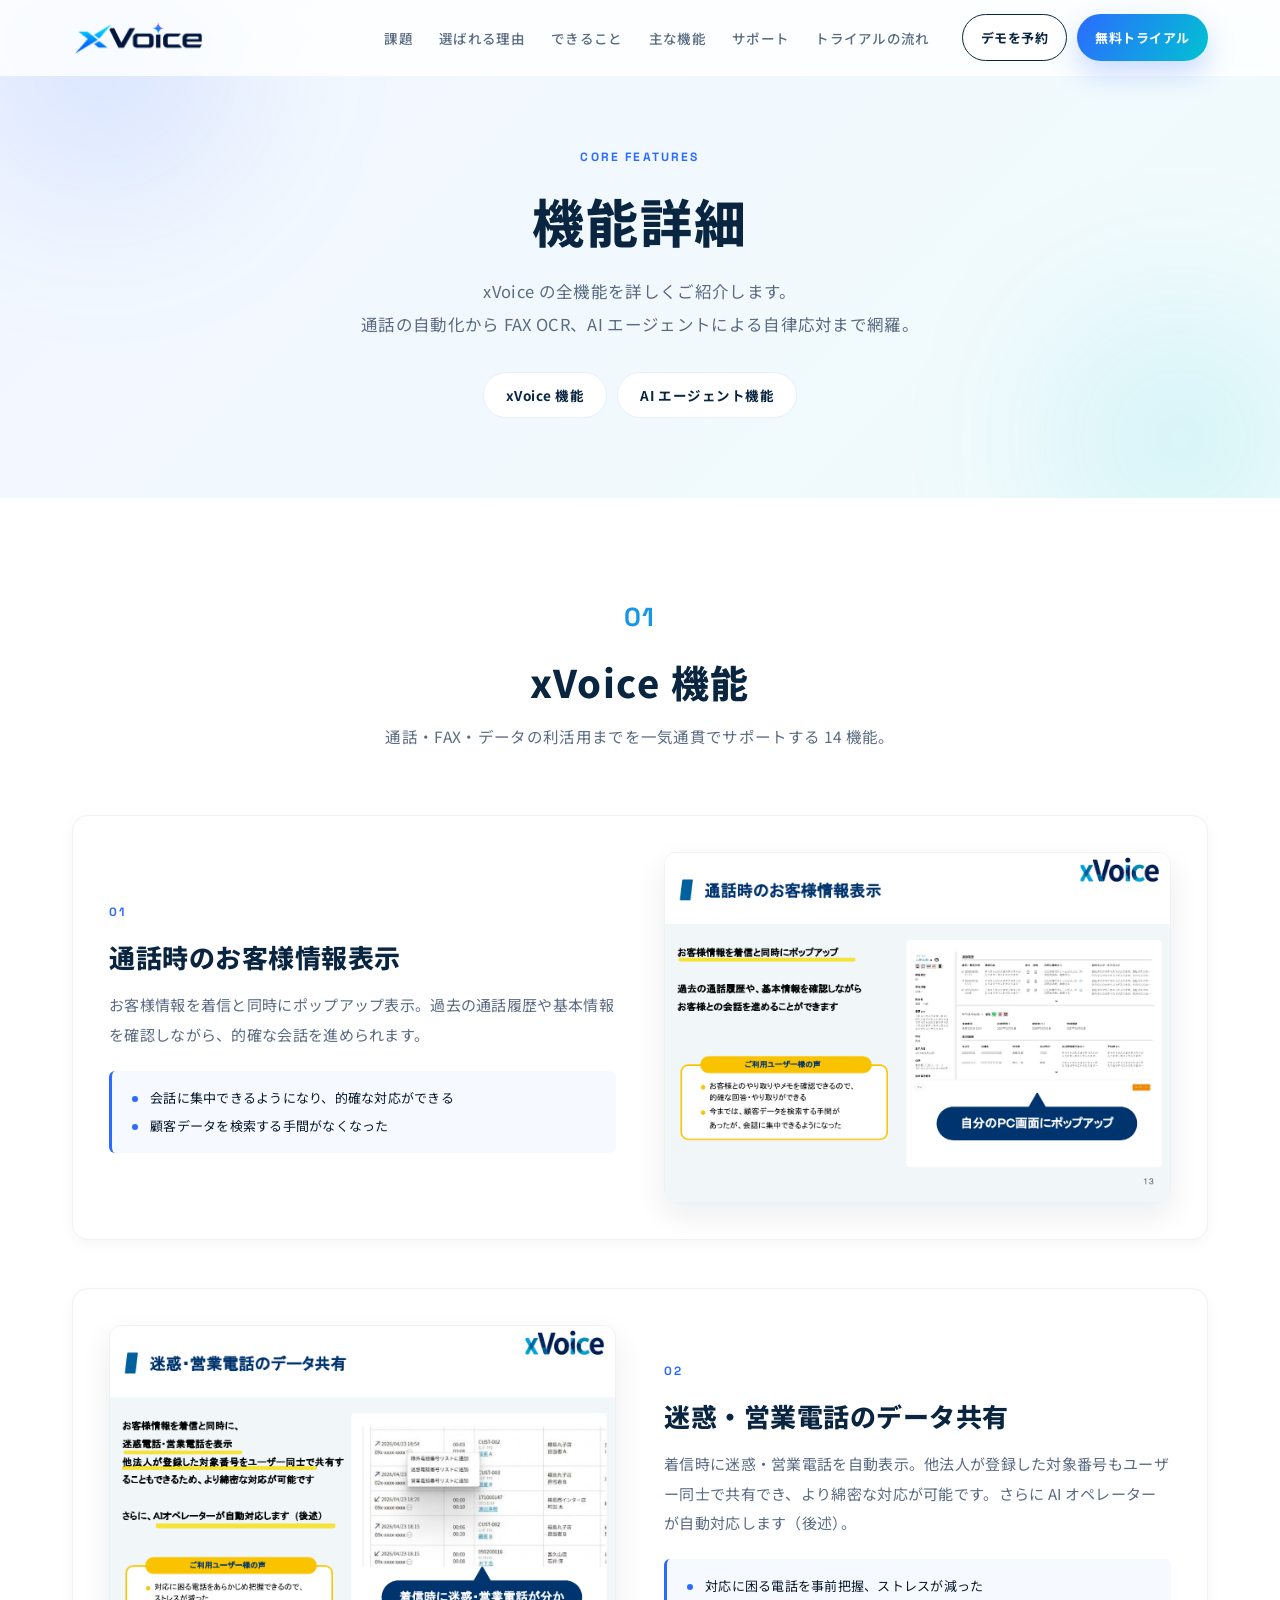
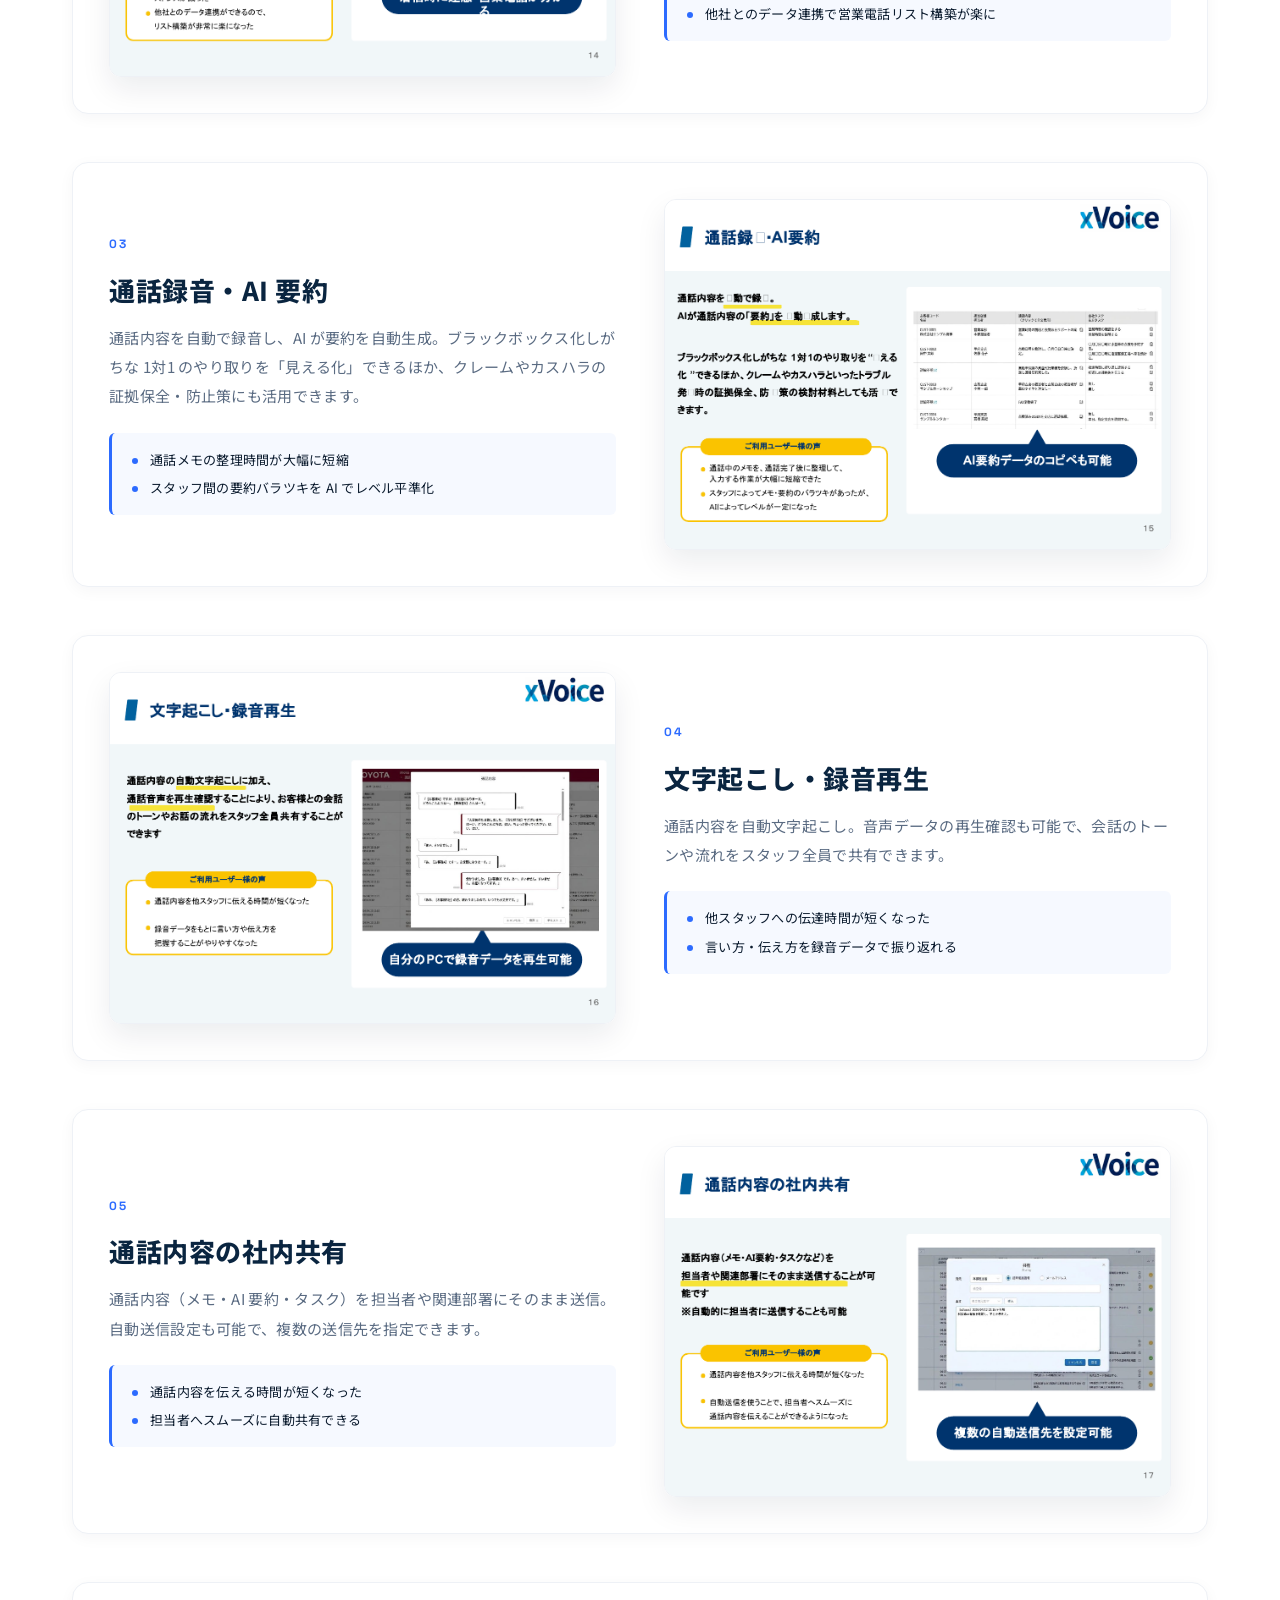
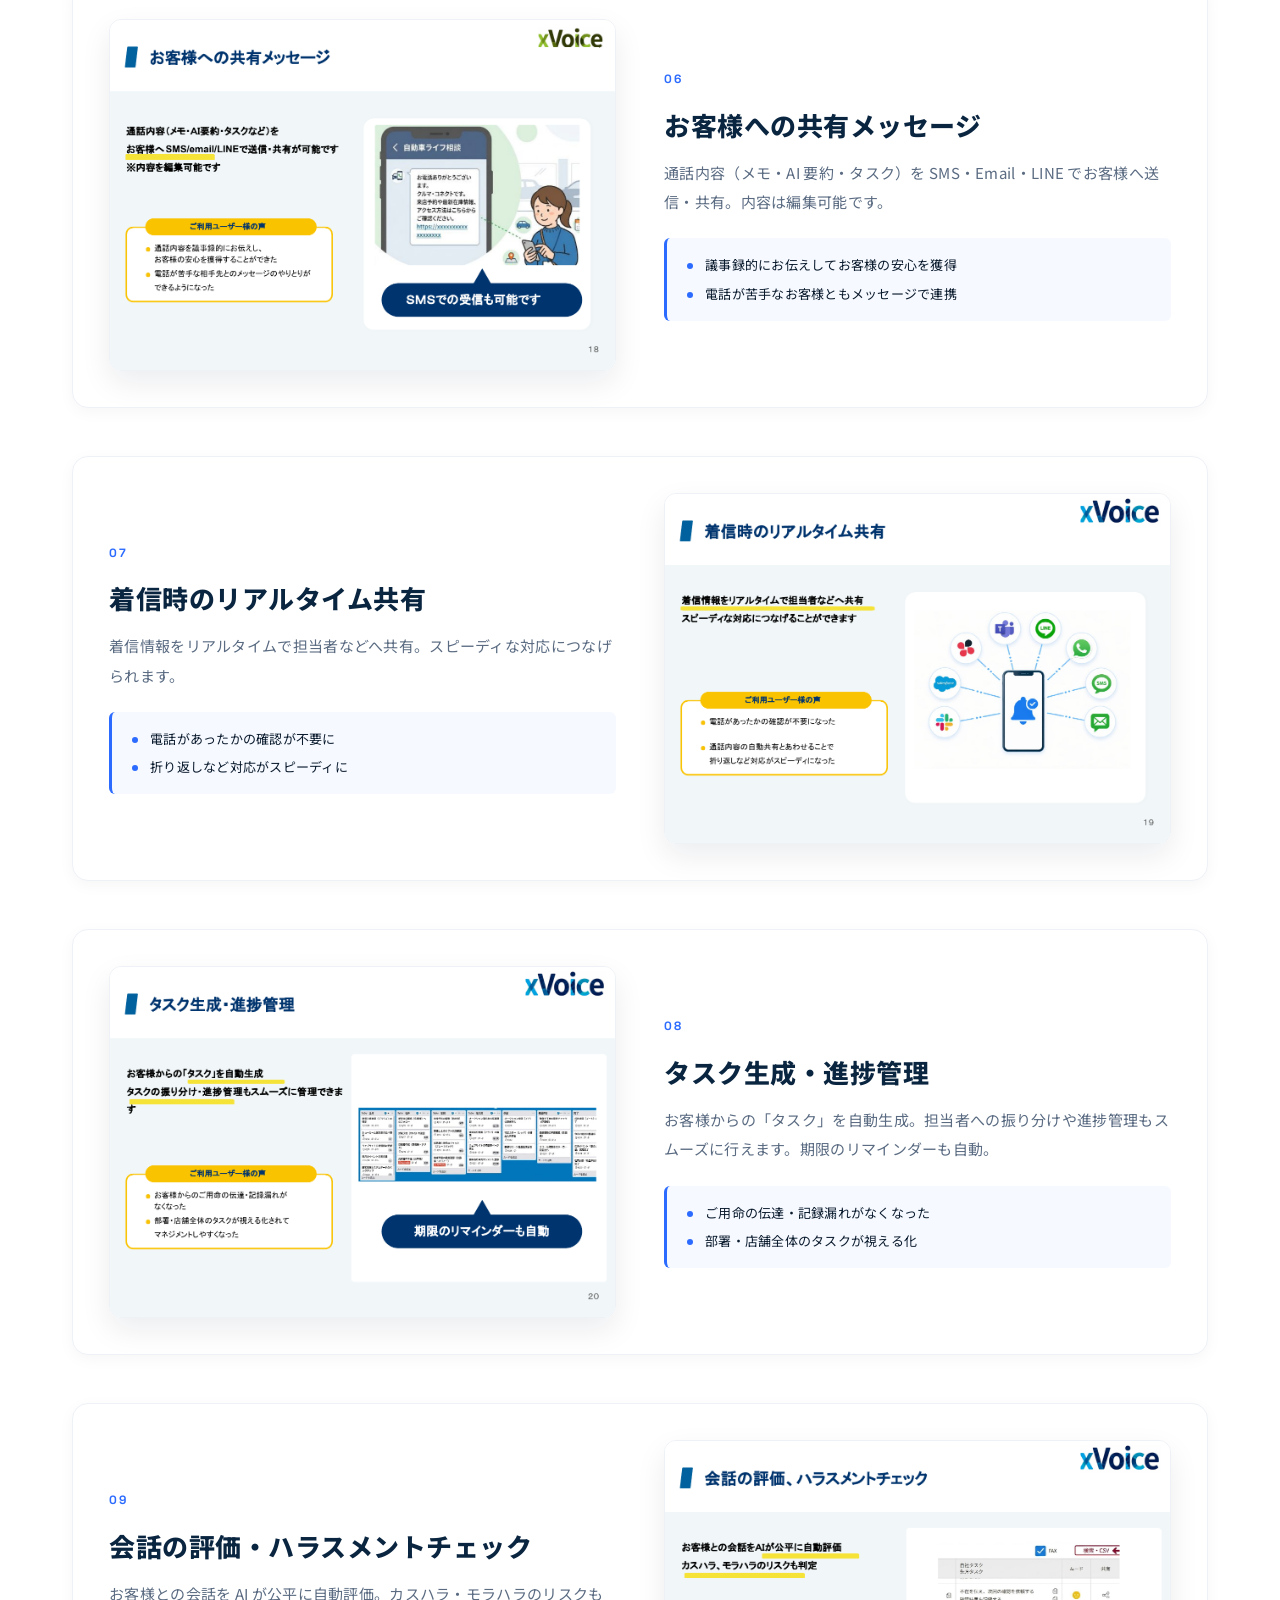
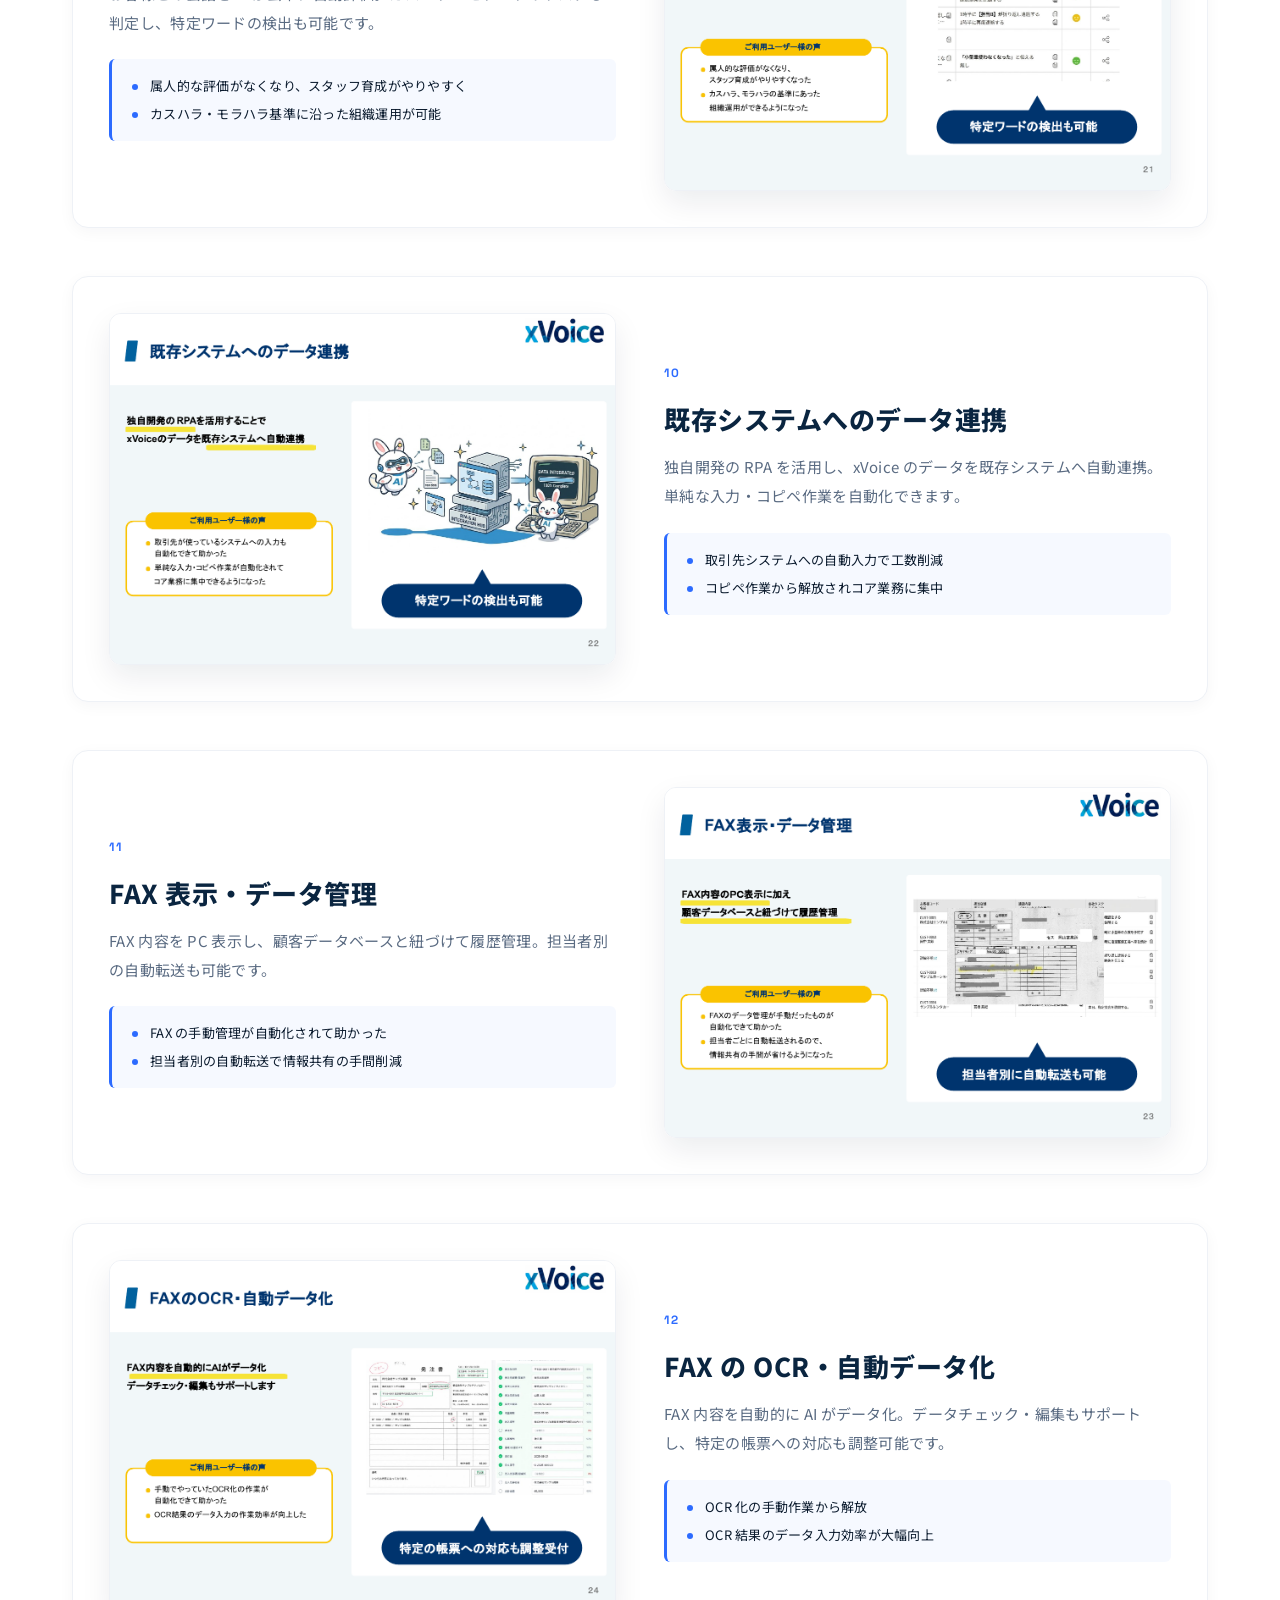
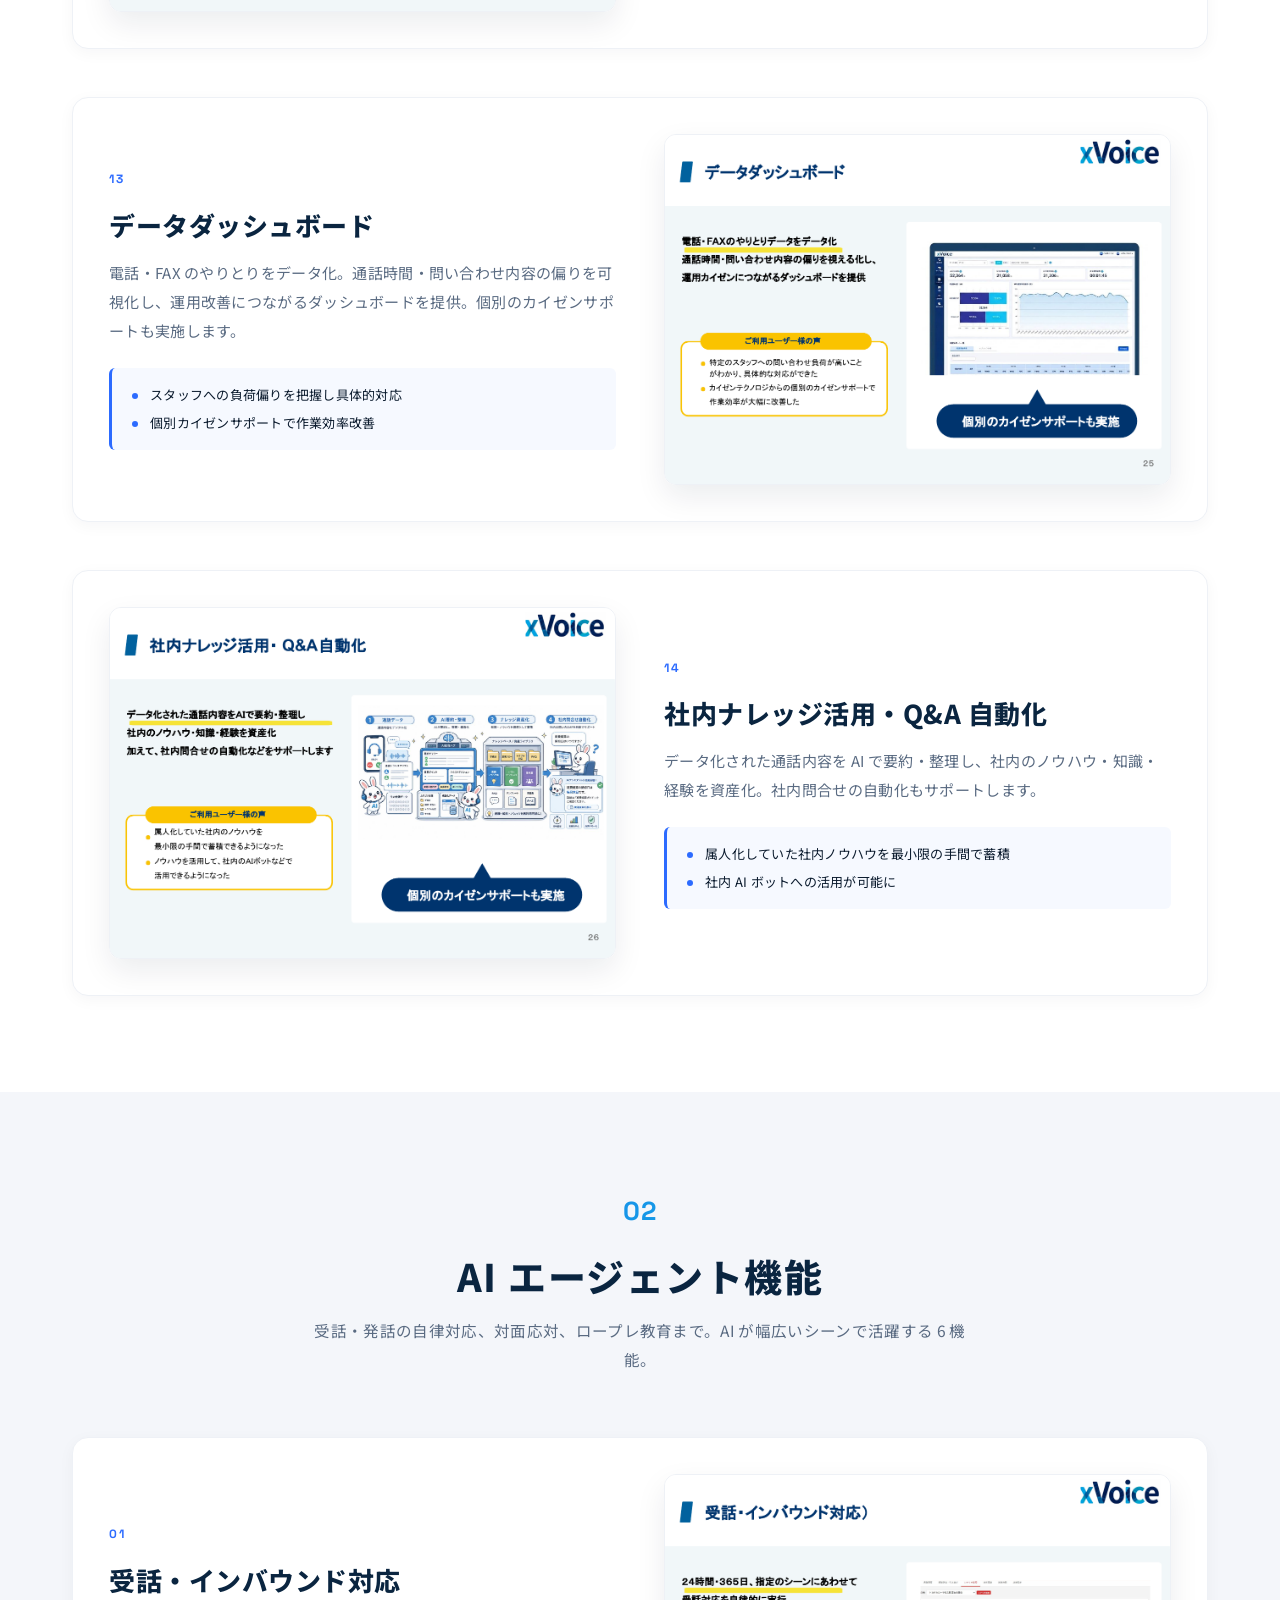
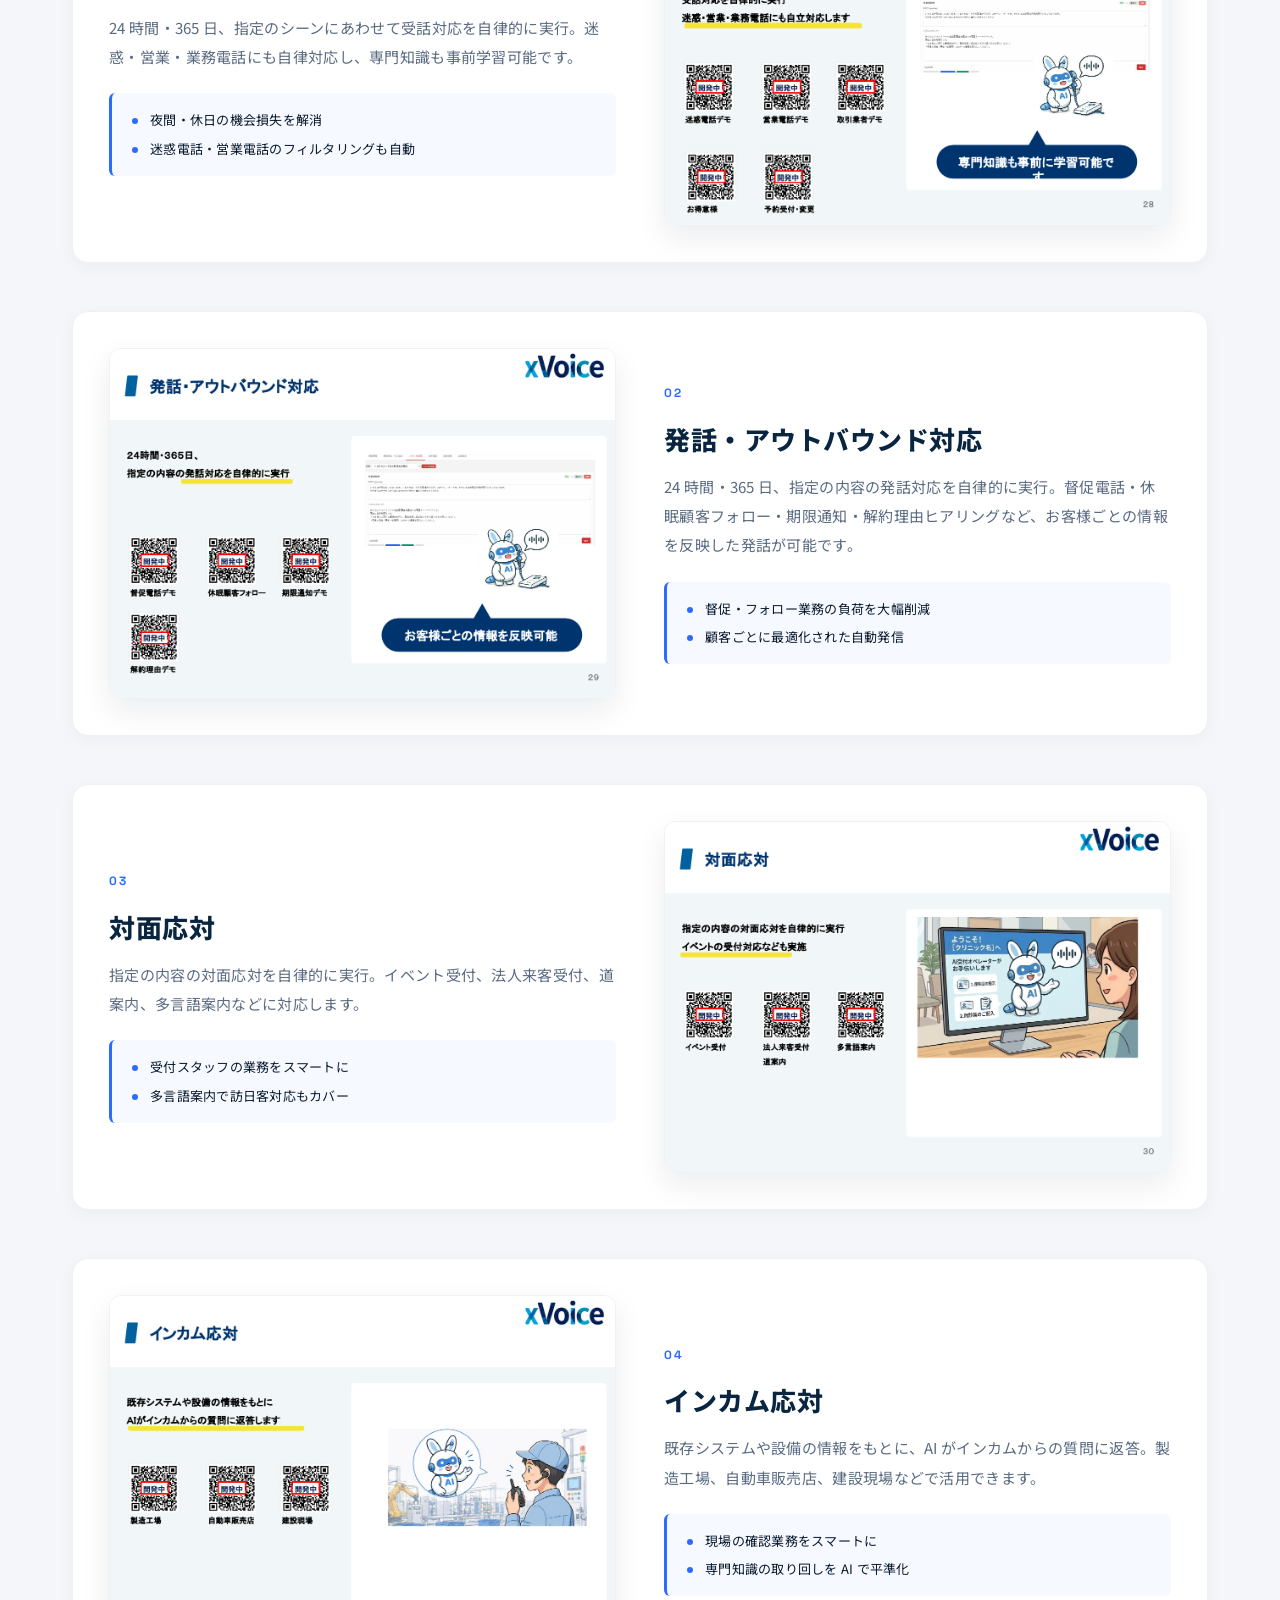
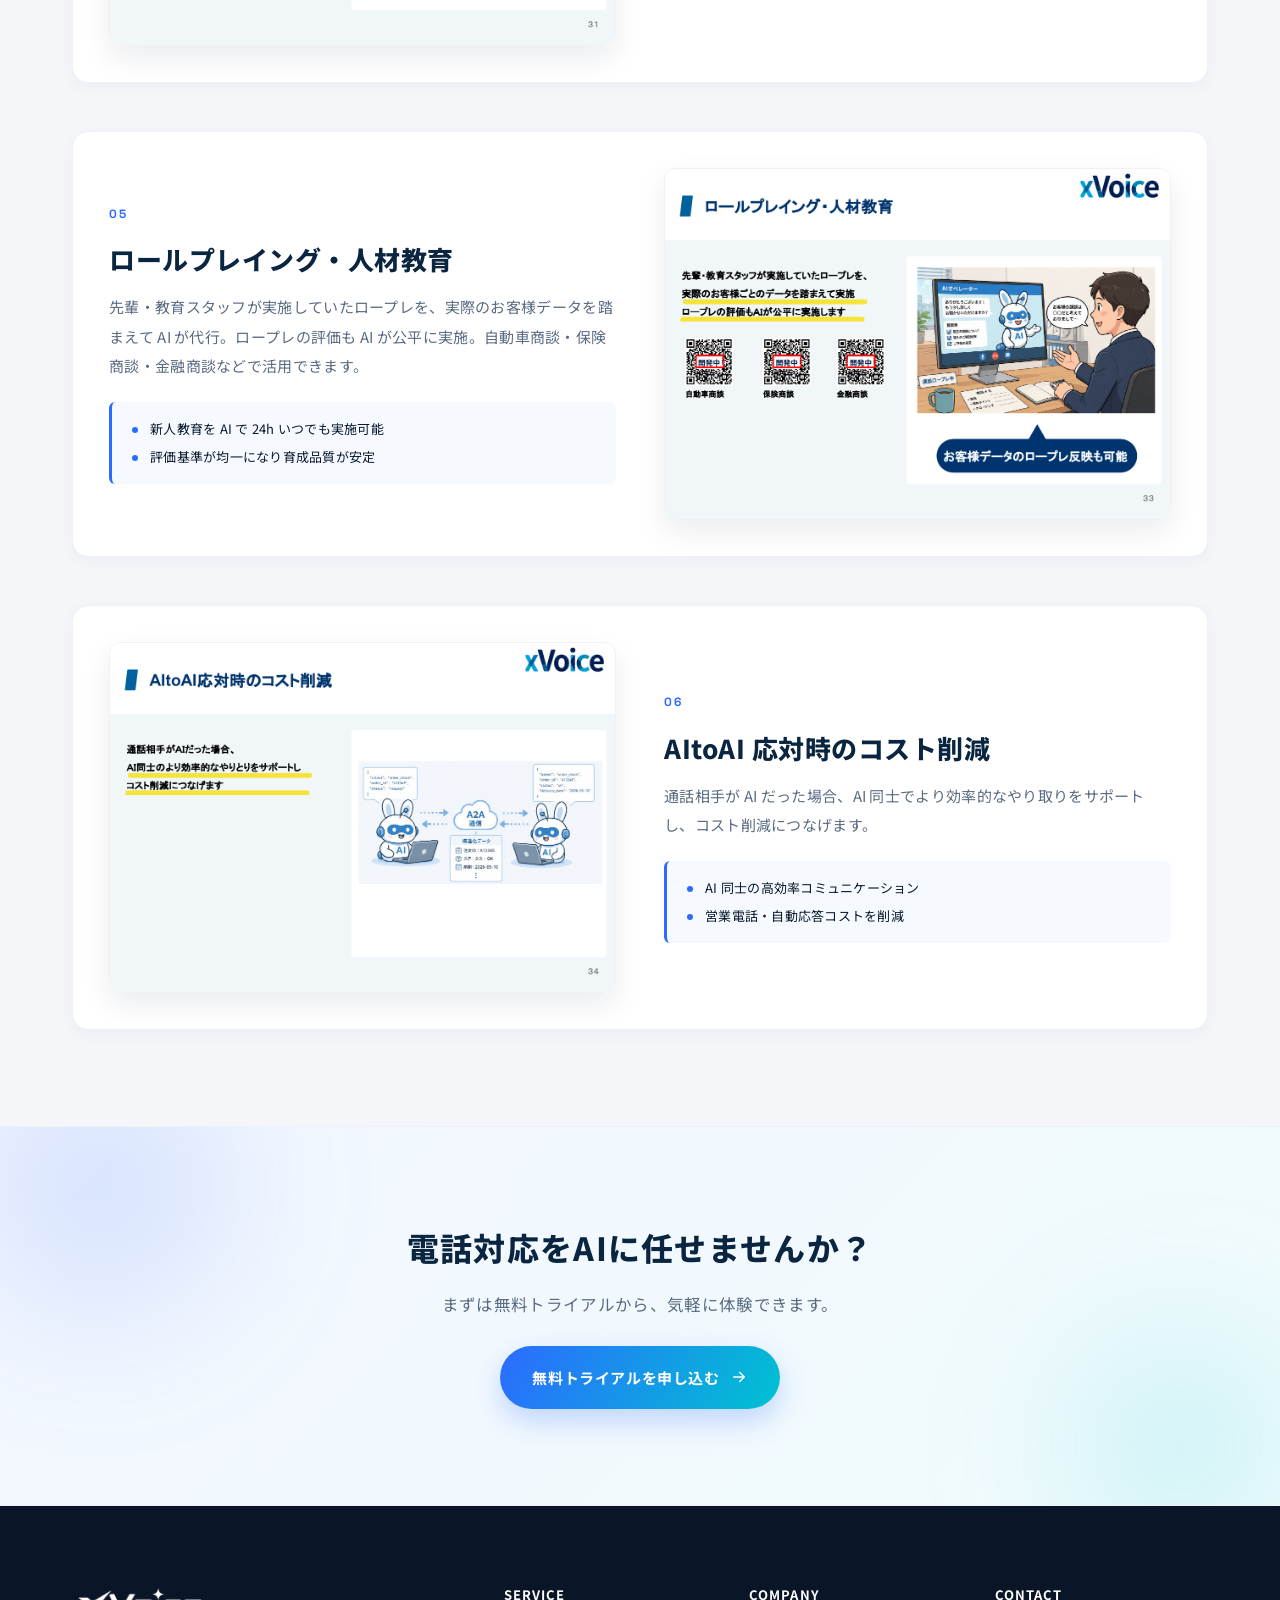
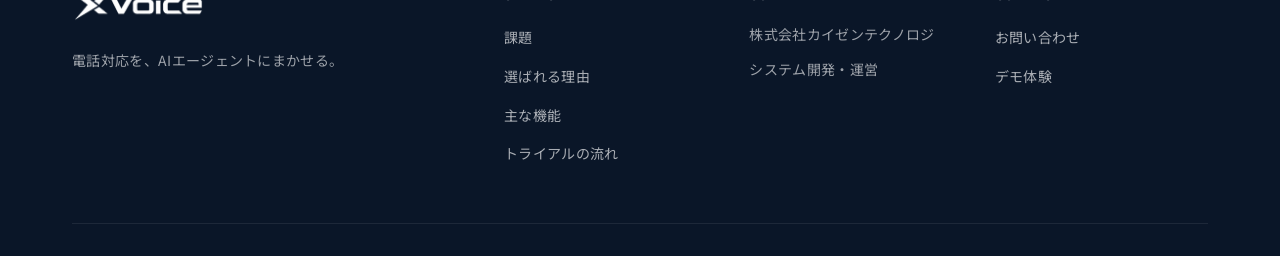
==== features.html @ 5b96500a "Add features.html (full feature detail page) + restructure all-features grid ② 全機能一覧を 2 カラム (xVoice " ====
<!DOCTYPE html>
<html lang="ja">
<head>
  <meta charset="UTF-8">
  <meta name="viewport" content="width=device-width, initial-scale=1.0">
  <title>機能詳細 ｜ xVoice</title>
  <meta name="description" content="xVoice の全機能を詳しくご紹介します。通話録音・AI要約・FAX OCR から AI エージェントによる自律応対まで。">
  <link rel="preconnect" href="https://fonts.googleapis.com">
  <link rel="preconnect" href="https://fonts.gstatic.com" crossorigin>
  <link href="https://fonts.googleapis.com/css2?family=Noto+Sans+JP:wght@400;500;700;800&family=Space+Grotesk:wght@500;600;700&display=swap" rel="stylesheet">
  <link rel="stylesheet" href="style.css?v=37">
</head>
<body>

  <!-- ============ HEADER ============ -->
  <header data-section="header" class="site-header">
    <nav class="nav">
      <a href="index.html" class="nav-logo">
        <img src="assets/xvoice_logo.png?v=1" alt="xVoice" class="logo-img">
      </a>

      <ul class="nav-links">
        <li><a href="index.html#issues">課題</a></li>
        <li><a href="index.html#reasons">選ばれる理由</a></li>
        <li><a href="index.html#benefits">できること</a></li>
        <li><a href="features.html">主な機能</a></li>
        <li><a href="index.html#support">サポート</a></li>
        <li><a href="index.html#flow">トライアルの流れ</a></li>
      </ul>

      <div class="nav-cta">
        <a href="index.html#contact" class="btn btn-ghost">デモを予約</a>
        <a href="index.html#contact" class="btn btn-primary">無料トライアル</a>
      </div>

      <button class="hamburger" type="button" aria-label="メニュー" aria-expanded="false">
        <span class="hamburger-line"></span>
        <span class="hamburger-line"></span>
        <span class="hamburger-line"></span>
      </button>
    </nav>
  </header>

  <!-- Mobile menu (outside header to avoid backdrop-filter containing block bug) -->
  <div class="mobile-menu">
    <ul>
      <li><a href="index.html#issues">課題</a></li>
      <li><a href="index.html#reasons">選ばれる理由</a></li>
      <li><a href="index.html#benefits">できること</a></li>
      <li><a href="features.html">主な機能</a></li>
      <li><a href="index.html#support">サポート</a></li>
      <li><a href="index.html#flow">トライアルの流れ</a></li>
    </ul>
    <div class="mobile-menu-cta">
      <a href="index.html#contact" class="btn btn-primary">お問い合わせ</a>
    </div>
  </div>
  <div class="mobile-menu-blur" data-menu-blur aria-hidden="true"></div>

  <main>

    <!-- ============ PAGE HERO ============ -->
    <section class="page-hero">
      <div class="container">
        <span class="page-hero-eyebrow">CORE FEATURES</span>
        <h1 class="page-hero-title">機能詳細</h1>
        <p class="page-hero-lead">xVoice の全機能を詳しくご紹介します。<br>通話の自動化から FAX OCR、AI エージェントによる自律応対まで網羅。</p>
        <nav class="page-hero-anchors" aria-label="機能カテゴリ">
          <a href="#xvoice-features">xVoice 機能</a>
          <a href="#agent-features">AI エージェント機能</a>
        </nav>
      </div>
    </section>

    <!-- ============ xVoice 機能 ============ -->
    <section id="xvoice-features" class="feature-detail-section">
      <div class="container">
        <header class="feature-detail-head">
          <span class="features-cat-num">01</span>
          <h2>xVoice 機能</h2>
          <p>通話・FAX・データの利活用までを一気通貫でサポートする 14 機能。</p>
        </header>

        <div class="feature-detail-list">
          <article class="feature-detail">
            <div class="feature-detail-text">
              <span class="feature-detail-num">01</span>
              <h3>通話時のお客様情報表示</h3>
              <p>お客様情報を着信と同時にポップアップ表示。過去の通話履歴や基本情報を確認しながら、的確な会話を進められます。</p>
              <ul class="feature-detail-voice">
                <li>会話に集中できるようになり、的確な対応ができる</li>
                <li>顧客データを検索する手間がなくなった</li>
              </ul>
            </div>
            <div class="feature-detail-img">
              <img src="assets/images/features/xvoice-16.png" alt="通話時のお客様情報表示の画面">
            </div>
          </article>

          <article class="feature-detail">
            <div class="feature-detail-text">
              <span class="feature-detail-num">02</span>
              <h3>迷惑・営業電話のデータ共有</h3>
              <p>着信時に迷惑・営業電話を自動表示。他法人が登録した対象番号もユーザー同士で共有でき、より綿密な対応が可能です。さらに AI オペレーターが自動対応します（後述）。</p>
              <ul class="feature-detail-voice">
                <li>対応に困る電話を事前把握、ストレスが減った</li>
                <li>他社とのデータ連携で営業電話リスト構築が楽に</li>
              </ul>
            </div>
            <div class="feature-detail-img">
              <img src="assets/images/features/xvoice-17.png" alt="迷惑・営業電話のデータ共有">
            </div>
          </article>

          <article class="feature-detail">
            <div class="feature-detail-text">
              <span class="feature-detail-num">03</span>
              <h3>通話録音・AI 要約</h3>
              <p>通話内容を自動で録音し、AI が要約を自動生成。ブラックボックス化しがちな 1対1 のやり取りを「見える化」できるほか、クレームやカスハラの証拠保全・防止策にも活用できます。</p>
              <ul class="feature-detail-voice">
                <li>通話メモの整理時間が大幅に短縮</li>
                <li>スタッフ間の要約バラツキを AI でレベル平準化</li>
              </ul>
            </div>
            <div class="feature-detail-img">
              <img src="assets/images/features/xvoice-18.png" alt="通話録音・AI要約">
            </div>
          </article>

          <article class="feature-detail">
            <div class="feature-detail-text">
              <span class="feature-detail-num">04</span>
              <h3>文字起こし・録音再生</h3>
              <p>通話内容を自動文字起こし。音声データの再生確認も可能で、会話のトーンや流れをスタッフ全員で共有できます。</p>
              <ul class="feature-detail-voice">
                <li>他スタッフへの伝達時間が短くなった</li>
                <li>言い方・伝え方を録音データで振り返れる</li>
              </ul>
            </div>
            <div class="feature-detail-img">
              <img src="assets/images/features/xvoice-19.png" alt="文字起こし・録音再生">
            </div>
          </article>

          <article class="feature-detail">
            <div class="feature-detail-text">
              <span class="feature-detail-num">05</span>
              <h3>通話内容の社内共有</h3>
              <p>通話内容（メモ・AI 要約・タスク）を担当者や関連部署にそのまま送信。自動送信設定も可能で、複数の送信先を指定できます。</p>
              <ul class="feature-detail-voice">
                <li>通話内容を伝える時間が短くなった</li>
                <li>担当者へスムーズに自動共有できる</li>
              </ul>
            </div>
            <div class="feature-detail-img">
              <img src="assets/images/features/xvoice-20.png" alt="通話内容の社内共有">
            </div>
          </article>

          <article class="feature-detail">
            <div class="feature-detail-text">
              <span class="feature-detail-num">06</span>
              <h3>お客様への共有メッセージ</h3>
              <p>通話内容（メモ・AI 要約・タスク）を SMS・Email・LINE でお客様へ送信・共有。内容は編集可能です。</p>
              <ul class="feature-detail-voice">
                <li>議事録的にお伝えしてお客様の安心を獲得</li>
                <li>電話が苦手なお客様ともメッセージで連携</li>
              </ul>
            </div>
            <div class="feature-detail-img">
              <img src="assets/images/features/xvoice-21.png" alt="お客様への共有メッセージ">
            </div>
          </article>

          <article class="feature-detail">
            <div class="feature-detail-text">
              <span class="feature-detail-num">07</span>
              <h3>着信時のリアルタイム共有</h3>
              <p>着信情報をリアルタイムで担当者などへ共有。スピーディな対応につなげられます。</p>
              <ul class="feature-detail-voice">
                <li>電話があったかの確認が不要に</li>
                <li>折り返しなど対応がスピーディに</li>
              </ul>
            </div>
            <div class="feature-detail-img">
              <img src="assets/images/features/xvoice-22.png" alt="着信時のリアルタイム共有">
            </div>
          </article>

          <article class="feature-detail">
            <div class="feature-detail-text">
              <span class="feature-detail-num">08</span>
              <h3>タスク生成・進捗管理</h3>
              <p>お客様からの「タスク」を自動生成。担当者への振り分けや進捗管理もスムーズに行えます。期限のリマインダーも自動。</p>
              <ul class="feature-detail-voice">
                <li>ご用命の伝達・記録漏れがなくなった</li>
                <li>部署・店舗全体のタスクが視える化</li>
              </ul>
            </div>
            <div class="feature-detail-img">
              <img src="assets/images/features/xvoice-23.png" alt="タスク生成・進捗管理">
            </div>
          </article>

          <article class="feature-detail">
            <div class="feature-detail-text">
              <span class="feature-detail-num">09</span>
              <h3>会話の評価・ハラスメントチェック</h3>
              <p>お客様との会話を AI が公平に自動評価。カスハラ・モラハラのリスクも判定し、特定ワードの検出も可能です。</p>
              <ul class="feature-detail-voice">
                <li>属人的な評価がなくなり、スタッフ育成がやりやすく</li>
                <li>カスハラ・モラハラ基準に沿った組織運用が可能</li>
              </ul>
            </div>
            <div class="feature-detail-img">
              <img src="assets/images/features/xvoice-24.png" alt="会話の評価・ハラスメントチェック">
            </div>
          </article>

          <article class="feature-detail">
            <div class="feature-detail-text">
              <span class="feature-detail-num">10</span>
              <h3>既存システムへのデータ連携</h3>
              <p>独自開発の RPA を活用し、xVoice のデータを既存システムへ自動連携。単純な入力・コピペ作業を自動化できます。</p>
              <ul class="feature-detail-voice">
                <li>取引先システムへの自動入力で工数削減</li>
                <li>コピペ作業から解放されコア業務に集中</li>
              </ul>
            </div>
            <div class="feature-detail-img">
              <img src="assets/images/features/xvoice-25.png" alt="既存システム連携">
            </div>
          </article>

          <article class="feature-detail">
            <div class="feature-detail-text">
              <span class="feature-detail-num">11</span>
              <h3>FAX 表示・データ管理</h3>
              <p>FAX 内容を PC 表示し、顧客データベースと紐づけて履歴管理。担当者別の自動転送も可能です。</p>
              <ul class="feature-detail-voice">
                <li>FAX の手動管理が自動化されて助かった</li>
                <li>担当者別の自動転送で情報共有の手間削減</li>
              </ul>
            </div>
            <div class="feature-detail-img">
              <img src="assets/images/features/xvoice-26.png" alt="FAX 表示・データ管理">
            </div>
          </article>

          <article class="feature-detail">
            <div class="feature-detail-text">
              <span class="feature-detail-num">12</span>
              <h3>FAX の OCR・自動データ化</h3>
              <p>FAX 内容を自動的に AI がデータ化。データチェック・編集もサポートし、特定の帳票への対応も調整可能です。</p>
              <ul class="feature-detail-voice">
                <li>OCR 化の手動作業から解放</li>
                <li>OCR 結果のデータ入力効率が大幅向上</li>
              </ul>
            </div>
            <div class="feature-detail-img">
              <img src="assets/images/features/xvoice-27.png" alt="FAX OCR・自動データ化">
            </div>
          </article>

          <article class="feature-detail">
            <div class="feature-detail-text">
              <span class="feature-detail-num">13</span>
              <h3>データダッシュボード</h3>
              <p>電話・FAX のやりとりをデータ化。通話時間・問い合わせ内容の偏りを可視化し、運用改善につながるダッシュボードを提供。個別のカイゼンサポートも実施します。</p>
              <ul class="feature-detail-voice">
                <li>スタッフへの負荷偏りを把握し具体的対応</li>
                <li>個別カイゼンサポートで作業効率改善</li>
              </ul>
            </div>
            <div class="feature-detail-img">
              <img src="assets/images/features/xvoice-28.png" alt="データダッシュボード">
            </div>
          </article>

          <article class="feature-detail">
            <div class="feature-detail-text">
              <span class="feature-detail-num">14</span>
              <h3>社内ナレッジ活用・Q&amp;A 自動化</h3>
              <p>データ化された通話内容を AI で要約・整理し、社内のノウハウ・知識・経験を資産化。社内問合せの自動化もサポートします。</p>
              <ul class="feature-detail-voice">
                <li>属人化していた社内ノウハウを最小限の手間で蓄積</li>
                <li>社内 AI ボットへの活用が可能に</li>
              </ul>
            </div>
            <div class="feature-detail-img">
              <img src="assets/images/features/xvoice-29.png" alt="社内ナレッジ活用・Q&A 自動化">
            </div>
          </article>
        </div>
      </div>
    </section>

    <!-- ============ AI エージェント機能 ============ -->
    <section id="agent-features" class="feature-detail-section feature-detail-section-alt">
      <div class="container">
        <header class="feature-detail-head">
          <span class="features-cat-num">02</span>
          <h2>AI エージェント機能</h2>
          <p>受話・発話の自律対応、対面応対、ロープレ教育まで。AI が幅広いシーンで活躍する 6 機能。</p>
        </header>

        <div class="feature-detail-list">
          <article class="feature-detail">
            <div class="feature-detail-text">
              <span class="feature-detail-num">01</span>
              <h3>受話・インバウンド対応</h3>
              <p>24 時間・365 日、指定のシーンにあわせて受話対応を自律的に実行。迷惑・営業・業務電話にも自律対応し、専門知識も事前学習可能です。</p>
              <ul class="feature-detail-voice">
                <li>夜間・休日の機会損失を解消</li>
                <li>迷惑電話・営業電話のフィルタリングも自動</li>
              </ul>
            </div>
            <div class="feature-detail-img">
              <img src="assets/images/features/agent-31.png" alt="受話・インバウンド対応">
            </div>
          </article>

          <article class="feature-detail">
            <div class="feature-detail-text">
              <span class="feature-detail-num">02</span>
              <h3>発話・アウトバウンド対応</h3>
              <p>24 時間・365 日、指定の内容の発話対応を自律的に実行。督促電話・休眠顧客フォロー・期限通知・解約理由ヒアリングなど、お客様ごとの情報を反映した発話が可能です。</p>
              <ul class="feature-detail-voice">
                <li>督促・フォロー業務の負荷を大幅削減</li>
                <li>顧客ごとに最適化された自動発信</li>
              </ul>
            </div>
            <div class="feature-detail-img">
              <img src="assets/images/features/agent-32.png" alt="発話・アウトバウンド対応">
            </div>
          </article>

          <article class="feature-detail">
            <div class="feature-detail-text">
              <span class="feature-detail-num">03</span>
              <h3>対面応対</h3>
              <p>指定の内容の対面応対を自律的に実行。イベント受付、法人来客受付、道案内、多言語案内などに対応します。</p>
              <ul class="feature-detail-voice">
                <li>受付スタッフの業務をスマートに</li>
                <li>多言語案内で訪日客対応もカバー</li>
              </ul>
            </div>
            <div class="feature-detail-img">
              <img src="assets/images/features/agent-33.png" alt="対面応対">
            </div>
          </article>

          <article class="feature-detail">
            <div class="feature-detail-text">
              <span class="feature-detail-num">04</span>
              <h3>インカム応対</h3>
              <p>既存システムや設備の情報をもとに、AI がインカムからの質問に返答。製造工場、自動車販売店、建設現場などで活用できます。</p>
              <ul class="feature-detail-voice">
                <li>現場の確認業務をスマートに</li>
                <li>専門知識の取り回しを AI で平準化</li>
              </ul>
            </div>
            <div class="feature-detail-img">
              <img src="assets/images/features/agent-34.png" alt="インカム応対">
            </div>
          </article>

          <article class="feature-detail">
            <div class="feature-detail-text">
              <span class="feature-detail-num">05</span>
              <h3>ロールプレイング・人材教育</h3>
              <p>先輩・教育スタッフが実施していたロープレを、実際のお客様データを踏まえて AI が代行。ロープレの評価も AI が公平に実施。自動車商談・保険商談・金融商談などで活用できます。</p>
              <ul class="feature-detail-voice">
                <li>新人教育を AI で 24h いつでも実施可能</li>
                <li>評価基準が均一になり育成品質が安定</li>
              </ul>
            </div>
            <div class="feature-detail-img">
              <img src="assets/images/features/agent-35.png" alt="ロールプレイング・人材教育">
            </div>
          </article>

          <article class="feature-detail">
            <div class="feature-detail-text">
              <span class="feature-detail-num">06</span>
              <h3>AItoAI 応対時のコスト削減</h3>
              <p>通話相手が AI だった場合、AI 同士でより効率的なやり取りをサポートし、コスト削減につなげます。</p>
              <ul class="feature-detail-voice">
                <li>AI 同士の高効率コミュニケーション</li>
                <li>営業電話・自動応答コストを削減</li>
              </ul>
            </div>
            <div class="feature-detail-img">
              <img src="assets/images/features/agent-36.png" alt="AItoAI コスト削減">
            </div>
          </article>
        </div>
      </div>
    </section>

    <!-- ============ Mid CTA (back to top) ============ -->
    <section class="mid-cv">
      <div class="container">
        <div class="mid-cv-inner">
          <h2 class="mid-cv-title">電話対応をAIに任せませんか？</h2>
          <p class="mid-cv-lead">まずは無料トライアルから、気軽に体験できます。</p>
          <a href="index.html#contact" class="btn btn-primary btn-lg mid-cv-btn btn-trial">
            <span class="btn-trial-inner">無料トライアルを申し込む</span>
            <svg class="btn-arrow" viewBox="0 0 24 24" fill="none" aria-hidden="true">
              <path d="M5 12h14M13 6l6 6-6 6" stroke="currentColor" stroke-width="2" stroke-linecap="round" stroke-linejoin="round"/>
            </svg>
          </a>
        </div>
      </div>
    </section>
  </main>

  <!-- ============ Back to top button ============ -->
  <button type="button" class="back-to-top" data-back-to-top aria-label="ページの先頭へ戻る">
    <svg viewBox="0 0 24 24" fill="none" aria-hidden="true">
      <path d="M12 19V5M5 12l7-7 7 7" stroke="currentColor" stroke-width="2.2" stroke-linecap="round" stroke-linejoin="round"/>
    </svg>
  </button>

  <!-- ============ FOOTER ============ -->
  <footer data-section="footer" class="site-footer">
    <div class="container">
      <div class="footer-top">
        <div class="footer-brand">
          <a href="index.html" class="nav-logo nav-logo-light">
            <img src="assets/xvoice_logo.png?v=1" alt="xVoice" class="logo-img logo-img-light">
          </a>
          <p class="footer-tag">電話対応を、AIエージェントにまかせる。</p>
        </div>

        <div class="footer-cols">
          <div class="footer-col">
            <h4>SERVICE</h4>
            <ul>
              <li><a href="index.html#issues">課題</a></li>
              <li><a href="index.html#reasons">選ばれる理由</a></li>
              <li><a href="features.html">主な機能</a></li>
              <li><a href="index.html#flow">トライアルの流れ</a></li>
            </ul>
          </div>
          <div class="footer-col">
            <h4>COMPANY</h4>
            <ul class="footer-company">
              <li>株式会社カイゼンテクノロジ</li>
              <li>システム開発・運営</li>
            </ul>
          </div>
          <div class="footer-col">
            <h4>CONTACT</h4>
            <ul>
              <li><a href="index.html#contact">お問い合わせ</a></li>
              <li><a href="index.html#contact">デモ体験</a></li>
            </ul>
          </div>
        </div>
      </div>
    </div>
  </footer>

  <script src="script.js?v=15"></script>
</body>
</html>
---- style.css ----
/* ============================================================
   xVoice — Local AI Voice Agent for Enterprise
   Style: Clean, Trust-driven, Trade-show ready
   ============================================================ */

/* ===== Tokens ===== */
:root {
  --color-bg: #ffffff;
  --color-bg-soft: #f4f6fa;
  --color-bg-deep: #0a1628;
  --color-text: #0b1b2e;
  --color-text-sub: #5a6b82;
  --color-text-mute: #8794a8;
  --color-primary: #0a2540;
  --color-accent: #2c6bff;
  --color-accent-soft: #e7eeff;
  --color-cyan: #00c2d1;
  --color-success: #1aa977;
  --color-border: #e5eaf2;
  --color-border-soft: #eef1f6;

  --grad-accent: linear-gradient(120deg, #2c6bff 0%, #00c2d1 100%);
  --grad-deep: linear-gradient(135deg, #0a1628 0%, #102a4d 100%);

  --shadow-sm: 0 4px 16px rgba(11, 27, 46, .04);
  --shadow-md: 0 8px 32px rgba(11, 27, 46, .06);
  --shadow-lg: 0 24px 64px rgba(11, 27, 46, .10);

  --radius-sm: 8px;
  --radius: 12px;
  --radius-lg: 16px;
  --radius-pill: 999px;

  --font-jp: "Noto Sans JP", -apple-system, "Hiragino Kaku Gothic ProN", "Yu Gothic", sans-serif;
  --font-en: "Space Grotesk", "Noto Sans JP", sans-serif;

  --container: 1200px;
  --container-narrow: 880px;
  --header-h: 76px;

  --ease-out: cubic-bezier(0.22, 1, 0.36, 1);
}

/* ===== Reset / Base ===== */
*,
*::before,
*::after { box-sizing: border-box; }

html { scroll-behavior: smooth; -webkit-text-size-adjust: 100%; }

body {
  margin: 0;
  font-family: var(--font-jp);
  font-weight: 400;
  font-size: 16px;
  line-height: 1.8;
  color: var(--color-text);
  background: var(--color-bg);
  -webkit-font-smoothing: antialiased;
  -moz-osx-font-smoothing: grayscale;
  letter-spacing: 0.02em;
}

img, svg { display: block; max-width: 100%; }
a { color: inherit; text-decoration: none; transition: color .25s var(--ease-out), opacity .25s var(--ease-out); }
ul, ol { list-style: none; padding: 0; margin: 0; }
button { font: inherit; color: inherit; cursor: pointer; background: none; border: none; padding: 0; }
h1, h2, h3, h4, h5 { margin: 0; line-height: 1.4; letter-spacing: 0.02em; }
p { margin: 0; }

/* ===== Container ===== */
.container {
  width: 100%;
  max-width: var(--container);
  margin: 0 auto;
  padding: 0 32px;
}
.container-narrow { max-width: var(--container-narrow); }

/* ===== Buttons ===== */
.btn {
  display: inline-flex;
  align-items: center;
  justify-content: center;
  gap: 10px;
  padding: 14px 26px;
  border-radius: var(--radius-pill);
  font-weight: 700;
  font-size: 14px;
  letter-spacing: 0.04em;
  white-space: nowrap;
  transition: transform .3s var(--ease-out), box-shadow .3s var(--ease-out), background-color .3s var(--ease-out), color .3s var(--ease-out), border-color .3s var(--ease-out);
}
.btn-lg { padding: 18px 32px; font-size: 15px; }
.btn-block { width: 100%; }
.btn-arrow { width: 18px; height: 18px; transition: transform .3s var(--ease-out); }

.btn-primary {
  background: var(--grad-accent);
  color: #fff;
  box-shadow: 0 12px 28px rgba(44, 107, 255, .25);
}
.btn-primary:hover { transform: translateY(-2px); box-shadow: 0 18px 38px rgba(44, 107, 255, .35); }
.btn-primary:hover .btn-arrow { transform: translateX(4px); }

/* Trial button: continuous gentle float */
.btn-trial {
  position: relative;
  animation: btnTrialPulse 2.6s ease-in-out infinite;
}
.btn-trial:hover { animation: none; }
.btn-trial-inner { position: relative; z-index: 1; }
@keyframes btnTrialPulse {
  0%, 100% { transform: translateY(0); }
  50% { transform: translateY(-3px); }
}
@media (prefers-reduced-motion: reduce) {
  .btn-trial { animation: none; }
}

.btn-ghost {
  background: rgba(255, 255, 255, .9);
  color: var(--color-primary);
  border: 1.5px solid var(--color-primary);
}
.btn-ghost:hover { background: var(--color-primary); color: #fff; transform: translateY(-2px); box-shadow: 0 12px 28px rgba(11, 27, 46, .2); }

.btn-white { background: #fff; color: var(--color-primary); }
.btn-white:hover { transform: translateY(-2px); box-shadow: 0 14px 32px rgba(0, 0, 0, .18); }
.btn-white:hover .btn-arrow { transform: translateX(4px); }

.btn-outline { background: transparent; color: #fff; border: 1px solid rgba(255, 255, 255, .35); }
.btn-outline:hover { background: rgba(255, 255, 255, .08); border-color: #fff; transform: translateY(-2px); }

/* ===== HEADER / NAV ===== */
.site-header {
  position: fixed;
  top: 0; left: 0;
  width: 100%;
  height: var(--header-h);
  background: rgba(255, 255, 255, .82);
  backdrop-filter: saturate(180%) blur(16px);
  -webkit-backdrop-filter: saturate(180%) blur(16px);
  border-bottom: 1px solid transparent;
  z-index: 100;
  transition: border-color .3s var(--ease-out), background-color .3s var(--ease-out);
}
.site-header.is-scrolled {
  border-bottom-color: var(--color-border-soft);
  background: rgba(255, 255, 255, .92);
}

.nav {
  height: 100%;
  max-width: var(--container);
  margin: 0 auto;
  padding: 0 32px;
  display: flex;
  align-items: center;
  gap: 32px;
}

.nav-logo {
  display: inline-flex;
  align-items: center;
  flex-shrink: 0;
  text-decoration: none;
}
.logo-img {
  display: block;
  height: 36px;
  width: auto;
}
.logo-img-light {
  filter: brightness(0) invert(1);
}

.nav-links {
  display: flex;
  gap: 26px;
  margin-left: auto;
}
.nav-links a {
  font-size: 13.5px;
  font-weight: 500;
  color: var(--color-text-sub);
  position: relative;
  padding: 6px 0;
}
.nav-links a::after {
  content: "";
  position: absolute;
  left: 0; right: 100%;
  bottom: 0;
  height: 1.5px;
  background: var(--color-accent);
  transition: right .35s var(--ease-out);
}
.nav-links a:hover { color: var(--color-text); }
.nav-links a:hover::after { right: 0; }

.nav-cta {
  display: flex;
  gap: 10px;
}
.nav-cta .btn { padding: 11px 18px; font-size: 13px; }

/* Hamburger */
.hamburger {
  display: none;
  position: relative;
  width: 40px;
  height: 40px;
  background: none;
  border: none;
  cursor: pointer;
  padding: 0;
  z-index: 1001;
  margin-left: auto;
}
.hamburger-line {
  position: absolute;
  left: 8px;
  width: 24px;
  height: 2px;
  background: var(--color-text);
  border-radius: 2px;
  transition: top 0.3s ease, opacity 0.2s ease, transform 0.3s ease;
}
.hamburger-line:nth-child(1) { top: 13px; }
.hamburger-line:nth-child(2) { top: 19px; }
.hamburger-line:nth-child(3) { top: 25px; }
.hamburger.active .hamburger-line:nth-child(1) { top: 19px; transform: rotate(45deg); }
.hamburger.active .hamburger-line:nth-child(2) { opacity: 0; transform: scaleX(0); }
.hamburger.active .hamburger-line:nth-child(3) { top: 19px; transform: rotate(-45deg); }

.mobile-menu {
  display: none;
  position: fixed;
  top: var(--header-h); left: 0;
  width: 100%;
  height: calc(90vh - var(--header-h));
  background: var(--color-bg);
  z-index: 90;
  flex-direction: column;
  justify-content: flex-start;
  align-items: center;
  gap: 14px;
  padding: 28px 24px 24px;
  overflow-y: auto;
}
.mobile-menu.active { display: flex; }
.mobile-menu ul {
  display: flex;
  flex-direction: column;
  gap: 14px;
  text-align: center;
  width: 100%;
}
.mobile-menu a {
  display: block;
  padding: 6px 0;
  font-size: 18px;
  font-weight: 700;
  color: var(--color-text);
  letter-spacing: 0.04em;
}

.mobile-menu-blur {
  display: none;
  position: fixed;
  left: 0; right: 0;
  bottom: 0;
  height: 10vh;
  z-index: 89;
  background: rgba(255, 255, 255, .15);
  backdrop-filter: saturate(160%) blur(10px);
  -webkit-backdrop-filter: saturate(160%) blur(10px);
  border-top: 1px solid rgba(11, 27, 46, .08);
  cursor: pointer;
}
.mobile-menu-blur.active { display: block; }
.mobile-menu-cta {
  display: flex;
  flex-direction: column;
  gap: 12px;
  width: 80%;
  max-width: 320px;
  text-align: center;
  margin-top: 12px;
}
.mobile-menu-cta .btn {
  width: 100%;
  justify-content: center;
  text-align: center;
  color: #fff;
}

/* ===== SECTION HEAD COMMON ===== */
.sec-head { margin-bottom: 56px; }
.sec-head-center { text-align: center; max-width: 880px; margin-left: auto; margin-right: auto; margin-bottom: 64px; }
.sec-head-center .sec-lead { max-width: 720px; margin-left: auto; margin-right: auto; }

.sec-eyebrow {
  display: inline-block;
  font-family: var(--font-en);
  font-size: 12px;
  font-weight: 600;
  letter-spacing: 0.24em;
  color: var(--color-accent);
  margin-bottom: 18px;
  text-transform: uppercase;
}
.sec-eyebrow-light { color: rgba(255, 255, 255, .8); }

.sec-title {
  font-size: clamp(26px, 3.4vw, 40px);
  font-weight: 800;
  letter-spacing: 0.04em;
  line-height: 1.5;
  color: var(--color-primary);
}
.sec-head-light .sec-title { color: #fff; }
.sec-lead {
  margin-top: 20px;
  color: var(--color-text-sub);
  font-size: 16.5px;
  line-height: 2;
}
.sec-head-light .sec-lead { color: rgba(255, 255, 255, .75); }
@media (min-width: 1024px) {
  .reasons .sec-head-center .sec-lead {
    max-width: none;
    white-space: nowrap;
  }
}

.sp-only { display: none; }
.pc-only { display: inline; }

/* ============================================================
   HERO
   ============================================================ */
.hero {
  position: relative;
  padding: calc(var(--header-h) + 32px) 0 96px;
  overflow: hidden;
  background: var(--color-bg);
}

.hero-bg {
  position: absolute; inset: 0;
  pointer-events: none;
}
.hero-grid {
  position: absolute; inset: 0;
  background-image:
    linear-gradient(to right, rgba(11, 27, 46, .045) 1px, transparent 1px),
    linear-gradient(to bottom, rgba(11, 27, 46, .045) 1px, transparent 1px);
  background-size: 64px 64px;
  mask-image: radial-gradient(ellipse at center, #000 0%, #000 60%, transparent 100%);
  -webkit-mask-image: radial-gradient(ellipse at center, #000 0%, #000 60%, transparent 100%);
}
.hero-glow {
  position: absolute;
  border-radius: 50%;
  filter: blur(80px);
  opacity: .55;
}
.hero-glow-a {
  width: 520px; height: 520px;
  background: radial-gradient(circle, rgba(44, 107, 255, .35), transparent 70%);
  top: -120px; left: -80px;
}
.hero-glow-b {
  width: 460px; height: 460px;
  background: radial-gradient(circle, rgba(0, 194, 209, .28), transparent 70%);
  top: 40%; right: -120px;
}

.hero-inner {
  position: relative;
  display: grid;
  grid-template-columns: 1.05fr .95fr;
  gap: 80px;
  align-items: center;
}

.hero-content { max-width: 580px; }

.eyebrow {
  display: inline-flex;
  align-items: center;
  gap: 8px;
  padding: 6px 12px;
  background: rgba(44, 107, 255, .08);
  border: 1px solid rgba(44, 107, 255, .15);
  border-radius: var(--radius-pill);
  font-family: var(--font-en);
  font-size: 12px;
  font-weight: 600;
  letter-spacing: 0.16em;
  color: var(--color-accent);
  max-width: 100%;
  white-space: nowrap;
}
.eyebrow-en { white-space: nowrap; }
.eyebrow-divider {
  width: 1px;
  height: 12px;
  background: rgba(44, 107, 255, .3);
  flex-shrink: 0;
}
.eyebrow-jp {
  font-family: var(--font-jp);
  font-size: 12px;
  font-weight: 500;
  letter-spacing: 0.04em;
  color: var(--color-text);
}
.eyebrow-dot {
  width: 6px; height: 6px;
  border-radius: 50%;
  background: var(--color-accent);
  box-shadow: 0 0 0 4px rgba(44, 107, 255, .15);
  animation: pulse 2s var(--ease-out) infinite;
}
@keyframes pulse {
  0%, 100% { box-shadow: 0 0 0 4px rgba(44, 107, 255, .15); }
  50% { box-shadow: 0 0 0 8px rgba(44, 107, 255, .04); }
}

.hero-title {
  margin-top: 14px;
  font-size: clamp(34px, 5vw, 60px);
  font-weight: 800;
  line-height: 1.35;
  letter-spacing: 0.02em;
  color: var(--color-primary);
}
.hero-title-em {
  background: var(--grad-accent);
  -webkit-background-clip: text;
  background-clip: text;
  color: transparent;
}

.hero-lead {
  margin-top: 28px;
  font-size: 17px;
  line-height: 2;
  color: var(--color-text-sub);
}

.hero-cta {
  margin-top: 40px;
  display: flex;
  flex-wrap: wrap;
  gap: 14px;
}

.hero-meta {
  margin-top: 56px;
  display: flex;
  gap: 56px;
  padding-top: 32px;
  border-top: 1px solid var(--color-border-soft);
}
.hero-meta li {
  display: flex;
  flex-direction: column;
  gap: 8px;
}
.hero-meta .hero-num {
  font-family: var(--font-en);
  font-size: clamp(32px, 4vw, 48px);
  font-weight: 700;
  letter-spacing: 0.01em;
  line-height: 1;
  display: inline-flex;
  align-items: baseline;
  background: var(--grad-accent);
  -webkit-background-clip: text;
  background-clip: text;
  color: transparent;
}
.hero-meta .hero-num em { font-style: normal; }
.hero-meta .hero-num i {
  font-style: normal;
  font-size: 0.55em;
  margin-left: 2px;
  font-weight: 600;
}
.hero-meta span {
  font-size: 13.5px;
  color: var(--color-text-mute);
  letter-spacing: 0.06em;
}

/* Hero Visual — A: Customer info auto-display */
.hero-visual {
  position: relative;
  height: 100%;
}
.visual-card {
  position: relative;
  background: #fff;
  border: 1px solid var(--color-border);
  border-radius: var(--radius-lg);
  box-shadow: var(--shadow-lg);
  padding: 24px;
}
.visual-main {
  display: flex;
  flex-direction: column;
  gap: 14px;
  min-height: 360px;
}

.visual-card-head {
  display: flex;
  align-items: center;
  justify-content: space-between;
  padding-bottom: 14px;
  border-bottom: 1px solid var(--color-border-soft);
}
.visual-pill {
  display: inline-flex;
  align-items: center;
  gap: 6px;
  padding: 5px 12px;
  border-radius: var(--radius-pill);
  font-size: 11.5px;
  font-weight: 700;
  letter-spacing: 0.06em;
}
.visual-pill-live {
  background: rgba(255, 86, 86, .1);
  color: #ff5656;
}
.visual-pill-live .live-dot {
  width: 7px; height: 7px;
  border-radius: 50%;
  background: #ff5656;
  box-shadow: 0 0 0 4px rgba(255, 86, 86, .15);
  animation: livePulse 1.4s var(--ease-out) infinite;
}
/* Sequential reveal */
.visual-block-live.is-collapsed,
.visual-block-ai.is-collapsed,
.visual-task.is-collapsed { display: none !important; }
.visual-block-live.is-fade-in,
.visual-block-ai.is-fade-in,
.visual-task.is-fade-in {
  animation: blockFadeIn .55s var(--ease-out) both;
}
.visual-block-live.is-fade-out,
.visual-block-ai.is-fade-out,
.visual-task.is-fade-out {
  animation: blockFadeOut .5s var(--ease-in) both;
}
@keyframes blockFadeIn {
  from { opacity: 0; transform: translateY(10px); }
  to { opacity: 1; transform: translateY(0); }
}
@keyframes blockFadeOut {
  from { opacity: 1; transform: translateY(0); }
  to { opacity: 0; transform: translateY(-4px); }
}
.visual-time {
  font-family: var(--font-en);
  font-size: 12px;
  color: var(--color-text-mute);
  letter-spacing: 0.06em;
}

.visual-caller {
  display: flex;
  align-items: center;
  gap: 12px;
  padding: 14px 16px;
  background: var(--color-bg-soft);
  border-radius: var(--radius);
}
.caller-icon {
  width: 34px; height: 34px;
  flex-shrink: 0;
  border-radius: 10px;
  background: var(--grad-accent);
  color: #fff;
  display: inline-flex;
  align-items: center;
  justify-content: center;
  box-shadow: 0 6px 16px rgba(44, 107, 255, .22);
}
.caller-icon svg { width: 18px; height: 18px; }
.caller-num {
  flex: 1;
  font-family: var(--font-en);
  font-size: 14.5px;
  font-weight: 600;
  color: var(--color-primary);
  letter-spacing: 0.04em;
}
.caller-tag {
  font-size: 10.5px;
  padding: 3px 10px;
  background: rgba(11, 27, 46, .06);
  color: var(--color-text-sub);
  border-radius: var(--radius-pill);
  letter-spacing: 0.08em;
}

.visual-block {
  padding: 14px 16px;
  background: linear-gradient(135deg, rgba(44, 107, 255, .04), rgba(0, 194, 209, .03));
  border: 1px solid var(--color-border-soft);
  border-radius: var(--radius);
  position: relative;
  overflow: hidden;
}
.visual-block::before {
  content: "";
  position: absolute;
  top: 0; left: 0;
  width: 100%; height: 1px;
  background: var(--grad-accent);
  opacity: .5;
}
.block-tag {
  display: flex;
  align-items: center;
  gap: 8px;
  font-size: 10.5px;
  font-weight: 700;
  letter-spacing: 0.14em;
  color: var(--color-text-sub);
  margin-bottom: 10px;
  text-transform: uppercase;
}
.tag-icon {
  width: 6px; height: 6px;
  border-radius: 50%;
  background: var(--color-cyan);
  display: inline-block;
}
.tag-icon-ai {
  background: var(--color-accent);
  box-shadow: 0 0 0 3px rgba(44, 107, 255, .15);
}
.confidence {
  margin-left: auto;
  font-family: var(--font-en);
  font-size: 9.5px;
  letter-spacing: 0.08em;
  color: var(--color-text-mute);
  font-weight: 500;
  text-transform: none;
}

.visual-customer {
  display: grid;
  grid-template-columns: 38px 1fr;
  gap: 12px;
  align-items: center;
}
.customer-avatar {
  width: 38px; height: 38px;
  border-radius: 50%;
  background: var(--color-primary);
  color: #fff;
  font-weight: 700;
  font-size: 15px;
  display: flex;
  align-items: center;
  justify-content: center;
}
.customer-body {
  display: flex;
  flex-direction: column;
  gap: 2px;
  line-height: 1.4;
}
.customer-body strong {
  font-size: 14px;
  font-weight: 700;
  color: var(--color-primary);
}
.customer-meta {
  font-size: 11px;
  color: var(--color-text-sub);
  letter-spacing: 0.04em;
}

.visual-block-ai {
  background: linear-gradient(135deg, rgba(44, 107, 255, .07), rgba(0, 194, 209, .05));
}

/* Live transcription block */
.visual-block-live {
  display: flex;
  flex-direction: column;
}
.tag-icon-rec {
  background: #ff5656;
  box-shadow: 0 0 0 3px rgba(255, 86, 86, .18);
  animation: livePulse 1.4s var(--ease-out) infinite;
}
.rec-tag {
  margin-left: auto;
  display: inline-flex;
  align-items: center;
  gap: 5px;
  font-family: var(--font-en);
  font-size: 9.5px;
  letter-spacing: 0.16em;
  color: #ff5656;
  font-weight: 700;
  text-transform: none;
}
.rec-tag i {
  width: 6px; height: 6px;
  border-radius: 50%;
  background: #ff5656;
  display: inline-block;
  animation: livePulse 1.4s var(--ease-out) infinite;
}
.transcription,
.ai-summary-text {
  font-size: 12.5px;
  line-height: 1.85;
  color: var(--color-text);
  letter-spacing: 0.01em;
}
.typed { white-space: pre-wrap; }
.caret {
  display: inline-block;
  width: 2px;
  height: 1.05em;
  background: var(--color-accent);
  vertical-align: -2px;
  margin-left: 2px;
  animation: caretBlink 1s steps(1) infinite;
}
.typed.is-typed + .caret { display: none; }
@keyframes caretBlink {
  0%, 50% { opacity: 1; }
  50.01%, 100% { opacity: 0; }
}

/* State 2: task auto-registration card */
.visual-task {
  margin-top: auto;
  padding: 14px 16px;
  background: var(--color-primary);
  color: #fff;
  border-radius: var(--radius);
  position: relative;
  overflow: hidden;
}
.visual-task::before {
  content: "";
  position: absolute;
  top: 0; left: 0;
  width: 100%; height: 1px;
  background: var(--grad-accent);
}
.task-head {
  display: flex;
  align-items: center;
  gap: 10px;
  padding-bottom: 10px;
  margin-bottom: 10px;
  border-bottom: 1px solid rgba(255, 255, 255, .12);
}
.task-check {
  width: 22px; height: 22px;
  border-radius: 50%;
  background: var(--color-cyan);
  color: var(--color-primary);
  display: inline-flex;
  align-items: center;
  justify-content: center;
  flex-shrink: 0;
}
.task-check svg { width: 12px; height: 12px; }
.task-title {
  flex: 1;
  font-size: 12.5px;
  font-weight: 700;
  letter-spacing: 0.02em;
}
.task-status {
  font-family: var(--font-en);
  font-size: 9.5px;
  font-weight: 700;
  letter-spacing: 0.14em;
  padding: 3px 8px;
  background: rgba(0, 194, 209, .18);
  color: var(--color-cyan);
  border-radius: var(--radius-pill);
  text-transform: uppercase;
}
.task-meta {
  display: grid;
  gap: 6px;
}
.task-meta > div {
  display: grid;
  grid-template-columns: 52px 1fr;
  align-items: baseline;
  gap: 12px;
  font-size: 11.5px;
}
.task-meta dt {
  font-size: 10px;
  letter-spacing: 0.14em;
  color: rgba(255, 255, 255, .5);
  text-transform: uppercase;
  font-weight: 600;
}
.task-meta dd {
  color: rgba(255, 255, 255, .95);
  font-weight: 500;
}

/* ============================================================
   TRUST
   ============================================================ */
.trust {
  padding: 56px 0;
  background: var(--color-bg);
  border-top: 1px solid var(--color-border-soft);
  border-bottom: 1px solid var(--color-border-soft);
}
.trust-label {
  text-align: center;
  display: flex;
  flex-direction: column;
  align-items: center;
  gap: 12px;
}
.trust-label-sub {
  font-size: 13px;
  color: var(--color-text-sub);
  letter-spacing: 0.16em;
  font-weight: 500;
  position: relative;
  padding: 0 28px;
}
.trust-label-sub::before,
.trust-label-sub::after {
  content: "";
  position: absolute;
  top: 50%;
  width: 18px;
  height: 1px;
  background: var(--color-border);
}
.trust-label-sub::before { left: 0; }
.trust-label-sub::after { right: 0; }
.trust-label-main {
  font-size: clamp(18px, 2.4vw, 26px);
  font-weight: 800;
  color: var(--color-primary);
  letter-spacing: 0.04em;
  line-height: 1.55;
}
.trust-label-main em {
  font-style: normal;
  font-family: var(--font-en);
  font-size: 1.35em;
  letter-spacing: 0.01em;
  background: var(--grad-accent);
  -webkit-background-clip: text;
  background-clip: text;
  color: transparent;
  margin: 0 4px;
}

/* ============================================================
   ISSUES (checkbox list)
   ============================================================ */
.issues {
  position: relative;
  padding: 120px 0 220px;
  background: #081a30;
  color: rgba(255, 255, 255, .85);
  clip-path: polygon(0 0, 100% 0, 100% calc(100% - 120px), 50% 100%, 0 calc(100% - 120px));
}

.issue-list {
  display: grid;
  grid-template-columns: repeat(2, 1fr);
  gap: 20px;
}
.issue-check {
  display: grid;
  grid-template-columns: 56px 1fr;
  gap: 20px;
  padding: 28px 28px 28px 24px;
  background: #fff;
  border: 1px solid transparent;
  border-radius: var(--radius-lg);
  transition: transform .35s var(--ease-out), box-shadow .35s var(--ease-out), border-color .35s var(--ease-out);
}
.issue-check:hover {
  transform: translateY(-3px);
  box-shadow: 0 16px 36px rgba(0, 0, 0, .35);
  border-color: var(--color-accent);
}
.check-mark {
  width: 44px; height: 44px;
  border-radius: 12px;
  background: var(--grad-accent);
  color: #fff;
  display: inline-flex;
  align-items: center;
  justify-content: center;
  box-shadow: 0 8px 20px rgba(44, 107, 255, .22);
}
.check-mark svg { width: 24px; height: 24px; }
.check-body h3 {
  font-size: 17px;
  font-weight: 800;
  color: var(--color-primary);
  margin-bottom: 8px;
  line-height: 1.55;
}
.check-body p {
  font-size: 15px;
  color: var(--color-text-sub);
  line-height: 1.9;
}

.issue-summary {
  margin-top: 48px;
  text-align: center;
  font-size: 16.5px;
  line-height: 2;
  color: rgba(255, 255, 255, .82);
  letter-spacing: 0.02em;
  font-weight: 600;
}

/* Wrapper for issue-bridge that sits on light bg below the dark ISSUES section */
.issue-bridge-wrap {
  padding: 48px 0 64px;
  background: var(--color-bg);
}

.issue-bridge {
  padding: 40px 48px;
  background: var(--color-primary);
  border-radius: var(--radius-lg);
  position: relative;
  overflow: hidden;
}
.issue-bridge p {
  font-size: clamp(15px, 1.7vw, 17px);
  color: rgba(255, 255, 255, .9);
  line-height: 2;
  letter-spacing: 0.04em;
  text-align: center;
}
.issue-bridge strong {
  display: inline-block;
  font-size: clamp(20px, 2.6vw, 28px);
  font-weight: 800;
  color: #fff;
  letter-spacing: 0.06em;
  margin-bottom: 12px;
  background: var(--grad-accent);
  -webkit-background-clip: text;
  background-clip: text;
  color: transparent;
}

/* ============================================================
   REASONS
   ============================================================ */
.reasons {
  padding: 140px 0;
  background: var(--color-bg);
}

.reason-hero {
  display: grid;
  grid-template-columns: 1fr 320px;
  gap: 48px;
  align-items: center;
  padding: 40px 48px;
  margin-bottom: 32px;
  background: linear-gradient(135deg, var(--color-accent-soft) 0%, rgba(0, 194, 209, .08) 100%);
  border: 1px solid var(--color-accent-soft);
  border-radius: var(--radius-lg);
  position: relative;
  overflow: hidden;
}
.reason-hero::before {
  content: "";
  position: absolute;
  inset: 0;
  background: radial-gradient(circle at right top, rgba(44, 107, 255, .12), transparent 60%);
  pointer-events: none;
}
.reason-num {
  font-family: var(--font-en);
  font-size: 56px;
  font-weight: 700;
  letter-spacing: 0.02em;
  line-height: 1;
  background: var(--grad-accent);
  -webkit-background-clip: text;
  background-clip: text;
  color: transparent;
}
.reason-hero-text { position: relative; z-index: 1; }
.reason-hero-text h3 {
  font-size: clamp(22px, 2.6vw, 30px);
  font-weight: 800;
  color: var(--color-primary);
  margin-bottom: 14px;
  line-height: 1.5;
}
.reason-hero-text p {
  font-size: 16px;
  color: var(--color-text-sub);
  line-height: 2;
}
.reason-hero-image {
  position: relative;
  z-index: 1;
  width: 100%;
  aspect-ratio: 4 / 3;
  background: rgba(255, 255, 255, .7);
  border: 1px solid rgba(44, 107, 255, .15);
  border-radius: var(--radius);
  display: flex;
  align-items: center;
  justify-content: center;
  overflow: hidden;
}
.reason-illust {
  width: 100%;
  height: 100%;
  display: block;
}

.reason-grid {
  display: grid;
  grid-template-columns: repeat(2, 1fr);
  gap: 24px;
  counter-reset: none;
}
.reason-card {
  position: relative;
  padding: 32px;
  background: #fff;
  border: 1px solid var(--color-border-soft);
  border-radius: var(--radius-lg);
  display: flex;
  flex-direction: column;
  gap: 18px;
  transition: transform .35s var(--ease-out), box-shadow .35s var(--ease-out), border-color .35s var(--ease-out);
}
.reason-card:hover {
  transform: translateY(-4px);
  box-shadow: var(--shadow-md);
  border-color: var(--color-accent-soft);
}
.reason-card .reason-num {
  font-size: 36px;
  margin-bottom: -6px;
}
.reason-image {
  width: 100%;
  aspect-ratio: 16 / 9;
  background: linear-gradient(135deg, rgba(44, 107, 255, .04), rgba(0, 194, 209, .03));
  border: 1px solid var(--color-border-soft);
  border-radius: var(--radius);
  display: flex;
  align-items: center;
  justify-content: center;
  margin-bottom: 4px;
  overflow: hidden;
}
.reason-card h3 {
  font-size: 19px;
  font-weight: 800;
  color: var(--color-primary);
  line-height: 1.55;
}
.reason-card p {
  font-size: 15px;
  color: var(--color-text-sub);
  line-height: 1.95;
}

/* ============================================================
   BENEFITS (xVoiceがお役立ちできること)
   ============================================================ */
.benefits {
  padding: 140px 0;
  background: var(--color-bg-soft);
}
.benefit-grid {
  display: grid;
  grid-template-columns: repeat(4, 1fr);
  gap: 20px;
}
.benefit-card {
  padding: 36px 28px;
  background: #fff;
  border: 1px solid var(--color-border-soft);
  border-radius: var(--radius-lg);
  transition: transform .35s var(--ease-out), box-shadow .35s var(--ease-out), border-color .35s var(--ease-out);
  display: flex;
  flex-direction: column;
  gap: 16px;
  position: relative;
  overflow: hidden;
}
.benefit-card::before {
  content: "";
  position: absolute;
  top: 0; left: 0;
  width: 100%; height: 3px;
  background: var(--grad-accent);
  opacity: .85;
}
.benefit-card:hover {
  transform: translateY(-4px);
  box-shadow: var(--shadow-md);
  border-color: var(--color-accent-soft);
}
.benefit-tag {
  font-family: var(--font-en);
  font-size: 12px;
  font-weight: 700;
  letter-spacing: 0.18em;
  color: var(--color-accent);
}
.benefit-icon {
  width: 88px;
  height: 88px;
  margin: 0 auto;
  color: var(--color-accent);
  display: inline-flex;
  align-items: center;
  justify-content: center;
}
.benefit-icon svg { width: 80px; height: 80px; }
.benefit-card h3 {
  font-size: 20px;
  font-weight: 800;
  color: var(--color-primary);
  line-height: 1.5;
}
.benefit-headline {
  font-size: 13px;
  font-weight: 600;
  color: var(--color-text-sub);
  letter-spacing: 0.04em;
  padding-bottom: 14px;
  border-bottom: 1px solid var(--color-border-soft);
}
.benefit-bullets {
  display: flex;
  flex-direction: column;
  gap: 10px;
  margin-top: 4px;
}
.benefit-bullets li {
  position: relative;
  padding-left: 22px;
  font-size: 14.5px;
  color: var(--color-text);
  line-height: 1.8;
}
.benefit-bullets li::before {
  content: "";
  position: absolute;
  left: 0; top: 9px;
  width: 14px; height: 14px;
  background: var(--color-accent);
  border-radius: 50%;
  mask: url("data:image/svg+xml;utf8,<svg xmlns='http://www.w3.org/2000/svg' viewBox='0 0 24 24' fill='none'><path d='M5 12l4 4L19 6' stroke='white' stroke-width='3.5' stroke-linecap='round' stroke-linejoin='round'/></svg>") center/10px no-repeat;
  -webkit-mask: url("data:image/svg+xml;utf8,<svg xmlns='http://www.w3.org/2000/svg' viewBox='0 0 24 24' fill='none'><path d='M5 12l4 4L19 6' stroke='white' stroke-width='3.5' stroke-linecap='round' stroke-linejoin='round'/></svg>") center/10px no-repeat;
}

/* ============================================================
   CORE FEATURES
   ============================================================ */
.features {
  padding: 140px 0;
  background: var(--color-bg);
  position: relative;
  overflow: hidden;
}
.features-bg {
  position: absolute;
  inset: 0;
  pointer-events: none;
  z-index: 0;
}
.features-svg {
  width: 100%;
  height: 100%;
  display: block;
}
.flow-line {
  transform-box: fill-box;
}
.flow-line-1 { animation: flowLine 6s 0.0s linear infinite; }
.flow-line-2 { animation: flowLine 7.4s 1.2s linear infinite; }
.flow-line-3 { animation: flowLine 5.6s 0.4s linear infinite; }
.flow-line-4 { animation: flowLine 8.2s 2.0s linear infinite; }
.flow-line-5 { animation: flowLine 6.8s 0.8s linear infinite; }
@keyframes flowLine {
  0%   { transform: translateY(0); opacity: 0; }
  10%  { opacity: 1; }
  90%  { opacity: 1; }
  100% { transform: translateY(1820px); opacity: 0; }
}
.features .container {
  position: relative;
  z-index: 1;
}

.feature-stack {
  display: flex;
  flex-direction: column;
  gap: 96px;
}

.feature-row {
  display: grid;
  grid-template-columns: 1fr 1fr;
  gap: 80px;
  align-items: center;
}
.feature-row-reverse .feature-row-text { order: 2; }
.feature-row-reverse .feature-row-visual { order: 1; }

.feature-num {
  display: inline-block;
  font-family: var(--font-en);
  font-size: 12px;
  font-weight: 600;
  letter-spacing: 0.24em;
  color: var(--color-accent);
  margin-bottom: 18px;
}
.feature-row h3 {
  font-size: clamp(22px, 2.4vw, 30px);
  font-weight: 800;
  color: var(--color-primary);
  margin-bottom: 20px;
  line-height: 1.5;
}
.feature-row > .feature-row-text > p {
  font-size: 16.5px;
  color: var(--color-text-sub);
  line-height: 2;
  margin-bottom: 28px;
}
.feature-bullets {
  display: flex;
  flex-direction: column;
  padding: 22px 24px;
  background: rgba(44, 107, 255, .04);
  border: 1px solid var(--color-accent-soft);
  border-radius: var(--radius);
}
.feature-bullets li {
  position: relative;
  padding-left: 44px;
  min-height: 28px;
  font-size: 15.5px;
  font-weight: 600;
  color: var(--color-text);
  line-height: 1.6;
  letter-spacing: 0.02em;
  display: flex;
  align-items: center;
}
.feature-bullets li:not(:last-child) {
  padding-bottom: 16px;
  margin-bottom: 16px;
  border-bottom: 1px dashed rgba(44, 107, 255, .18);
}
.feature-bullets li::before {
  content: "";
  position: absolute;
  left: 0;
  top: 0;
  width: 28px;
  height: 28px;
  background-image:
    url("data:image/svg+xml;utf8,%3Csvg xmlns='http://www.w3.org/2000/svg' viewBox='0 0 24 24' fill='none'%3E%3Cpath d='M5 12l4 4L19 6' stroke='white' stroke-width='3.4' stroke-linecap='round' stroke-linejoin='round'/%3E%3C/svg%3E"),
    var(--grad-accent);
  background-repeat: no-repeat;
  background-position: center;
  background-size: 17px, cover;
  border-radius: 50%;
  box-shadow: 0 4px 12px rgba(44, 107, 255, .25);
}

/* Feature visual cards */
.feat-card {
  background: #fff;
  border: 1px solid var(--color-border);
  border-radius: var(--radius-lg);
  padding: 28px;
  box-shadow: var(--shadow-md);
  position: relative;
  overflow: hidden;
}
.feat-card::before {
  content: "";
  position: absolute;
  top: -1px; left: -1px;
  width: 60%; height: 4px;
  background: var(--grad-accent);
  border-top-left-radius: var(--radius-lg);
}
.feat-card-head {
  display: flex;
  align-items: center;
  justify-content: space-between;
  margin-bottom: 20px;
  padding-bottom: 16px;
  border-bottom: 1px solid var(--color-border-soft);
}
.feat-pill {
  display: inline-block;
  padding: 5px 12px;
  background: rgba(44, 107, 255, .1);
  color: var(--color-accent);
  font-family: var(--font-en);
  font-size: 13px;
  font-weight: 700;
  letter-spacing: 0.12em;
  border-radius: var(--radius-pill);
}
.feat-pill-blue { background: rgba(44, 107, 255, .1); color: var(--color-accent); }
.feat-pill-cyan { background: rgba(0, 194, 209, .12); color: var(--color-cyan); }
.feat-pill-live {
  background: rgba(255, 86, 86, .1);
  color: #ff5656;
  display: inline-flex;
  align-items: center;
  gap: 6px;
}
.live-dot {
  width: 7px; height: 7px;
  border-radius: 50%;
  background: #ff5656;
  box-shadow: 0 0 0 4px rgba(255, 86, 86, .15);
  animation: livePulse 1.4s var(--ease-out) infinite;
}
@keyframes livePulse {
  0%, 100% { box-shadow: 0 0 0 4px rgba(255, 86, 86, .15); opacity: 1; }
  50% { box-shadow: 0 0 0 8px rgba(255, 86, 86, .04); opacity: .6; }
}
.feat-time {
  font-family: var(--font-en);
  font-size: 13.5px;
  color: var(--color-text-mute);
  letter-spacing: 0.06em;
}

.feat-flow {
  display: flex;
  flex-direction: column;
  gap: 12px;
}

/* feat-card with typewriter cycle (FEATURE 02 reuses FV blocks) */
.feat-card-cycle .feat-card-head { margin-bottom: 14px; }
.feat-card-cycle > .visual-block + .visual-block { margin-top: 14px; }
.feat-card-cycle .block-tag { font-size: 12px; }
.feat-card-cycle .transcription,
.feat-card-cycle .ai-summary-text { font-size: 14px; line-height: 1.85; }

/* Dashboard (FEATURE 04) */
.feat-dashboard .dash-kpis {
  display: grid;
  grid-template-columns: repeat(3, 1fr);
  gap: 10px;
  margin-bottom: 16px;
}
.dash-kpi {
  background: var(--color-bg-soft);
  border-radius: var(--radius);
  padding: 12px;
  display: flex;
  flex-direction: column;
  gap: 4px;
}
.dash-kpi-label {
  font-size: 12.5px;
  color: var(--color-text-mute);
  letter-spacing: 0.04em;
}
.dash-kpi-value {
  font-family: var(--font-en);
  font-size: 26px;
  font-weight: 700;
  color: var(--color-primary);
  line-height: 1;
}
.dash-kpi-value small {
  font-size: 13px;
  margin-left: 2px;
  color: var(--color-text-sub);
  font-weight: 600;
}
.dash-kpi-trend {
  font-family: var(--font-en);
  font-size: 11.5px;
  font-weight: 700;
  letter-spacing: 0.04em;
}
.dash-kpi-trend.up { color: #16a34a; }
.dash-kpi-trend.down { color: #dc2626; }

.dash-chart {
  background: var(--color-bg-soft);
  border-radius: var(--radius);
  padding: 14px;
  margin-bottom: 14px;
}
.dash-chart-head {
  display: flex;
  justify-content: space-between;
  align-items: center;
  margin-bottom: 12px;
}
.dash-chart-title {
  font-size: 14px;
  font-weight: 700;
  color: var(--color-primary);
  letter-spacing: 0.04em;
}
.dash-chart-period {
  font-family: var(--font-en);
  font-size: 11.5px;
  color: var(--color-text-mute);
  letter-spacing: 0.06em;
}
.dash-bars {
  display: flex;
  flex-direction: column;
  gap: 9px;
}
.dash-bar {
  display: grid;
  grid-template-columns: 92px 1fr 44px;
  gap: 10px;
  align-items: center;
  font-size: 13px;
}
.dash-bar-label {
  color: var(--color-text-sub);
  font-weight: 600;
  letter-spacing: 0.02em;
}
.dash-bar-track {
  background: rgba(11, 27, 46, .06);
  border-radius: 99px;
  height: 8px;
  overflow: hidden;
}
.dash-bar-fill {
  display: block;
  height: 100%;
  background: var(--grad-accent);
  border-radius: 99px;
}
.dash-bar-value {
  font-family: var(--font-en);
  font-weight: 700;
  color: var(--color-primary);
  text-align: right;
  font-size: 14px;
}

.dash-spark {
  display: flex;
  align-items: center;
  justify-content: space-between;
  gap: 14px;
  padding: 12px 14px;
  background: rgba(44, 107, 255, .04);
  border-radius: var(--radius);
}
.dash-spark svg {
  flex: 1;
  height: 38px;
  max-width: 60%;
}
.dash-spark-label {
  font-size: 12.5px;
  color: var(--color-text-sub);
  letter-spacing: 0.04em;
  font-weight: 600;
}

/* Relay flow (FEATURE 01: customer → AI → staff) */
.relay-flow {
  display: grid;
  grid-template-columns: 1fr auto 1fr auto 1fr;
  align-items: center;
  gap: 6px;
  padding: 18px 4px;
}
.relay-node {
  display: flex;
  flex-direction: column;
  align-items: center;
  gap: 6px;
  padding: 14px 8px;
  border-radius: var(--radius);
  background: var(--color-bg-soft);
  border: 1px solid var(--color-border-soft);
  transition: all .4s var(--ease-out);
}
.relay-avatar {
  width: 44px;
  height: 44px;
  border-radius: 50%;
  background: #fff;
  border: 1.6px solid var(--color-border);
  color: var(--color-text-sub);
  display: inline-flex;
  align-items: center;
  justify-content: center;
  transition: all .4s var(--ease-out);
}
.relay-avatar svg { width: 22px; height: 22px; }
.relay-ai-text {
  font-family: var(--font-en);
  font-size: 13px;
  font-weight: 800;
  letter-spacing: 0.04em;
}
.relay-node-ai .relay-avatar {
  background: var(--grad-accent);
  border-color: transparent;
  color: #fff;
}
.relay-label {
  font-size: 14px;
  font-weight: 700;
  color: var(--color-primary);
}
.relay-sub {
  font-size: 12px;
  color: var(--color-text-mute);
  letter-spacing: 0.04em;
}
.relay-node.is-active {
  background: rgba(44, 107, 255, .08);
  border-color: var(--color-accent-soft);
  transform: translateY(-3px);
  box-shadow: 0 8px 20px rgba(44, 107, 255, .12);
}
.relay-node.is-active .relay-avatar {
  border-color: var(--color-accent);
  color: var(--color-accent);
}
.relay-node-ai.is-active .relay-avatar {
  border-color: transparent;
  color: #fff;
  animation: aiPulse 1.4s var(--ease-out) infinite;
}
@keyframes aiPulse {
  0%, 100% { box-shadow: 0 0 0 4px rgba(44, 107, 255, .2); }
  50% { box-shadow: 0 0 0 10px rgba(44, 107, 255, .04); }
}
.relay-node.is-done .relay-avatar {
  background: var(--color-accent-soft);
  border-color: transparent;
  color: var(--color-accent);
}
.relay-node-ai.is-done .relay-avatar {
  background: var(--grad-accent);
  color: #fff;
}
.relay-link {
  display: inline-flex;
  align-items: center;
  justify-content: center;
  color: var(--color-border);
  transition: color .4s var(--ease-out);
}
.relay-link svg {
  width: 36px;
  height: 8px;
}
.relay-link.is-active { color: var(--color-accent); }

.relay-status {
  display: flex;
  align-items: center;
  justify-content: center;
  gap: 8px;
  margin-top: 8px;
  padding: 12px 16px;
  background: var(--color-primary);
  color: #fff;
  border-radius: var(--radius);
  font-size: 14px;
  font-weight: 600;
  letter-spacing: 0.02em;
  opacity: 0;
  transform: translateY(8px);
  transition: opacity .4s var(--ease-out), transform .4s var(--ease-out);
}
.relay-status svg {
  width: 18px; height: 18px;
  color: var(--color-cyan);
}
.relay-status.is-shown {
  opacity: 1;
  transform: translateY(0);
}
.flow-step {
  position: relative;
  display: flex;
  align-items: center;
  gap: 14px;
  padding: 14px 18px;
  background: var(--color-bg-soft);
  border-radius: var(--radius);
  font-size: 14.5px;
  color: var(--color-text-sub);
  transition: background-color .4s var(--ease-out), color .4s var(--ease-out);
  overflow: hidden;
}
.flow-step::before {
  content: "";
  position: absolute;
  left: 0; top: 0;
  width: 3px; height: 100%;
  background: var(--grad-accent);
  transform: scaleY(0);
  transform-origin: top;
  transition: transform .4s var(--ease-out);
}
.flow-step-mark {
  width: 26px; height: 26px;
  flex-shrink: 0;
  display: flex;
  align-items: center;
  justify-content: center;
  border-radius: 50%;
  background: #fff;
  border: 1px solid var(--color-border);
  font-family: var(--font-en);
  font-size: 11px;
  font-weight: 700;
  color: var(--color-text-sub);
  transition: background .4s var(--ease-out), color .4s var(--ease-out), border-color .4s var(--ease-out);
}
.flow-step.is-active {
  background: rgba(44, 107, 255, .08);
  color: var(--color-primary);
  font-weight: 600;
}
.flow-step.is-active::before { transform: scaleY(1); }
.flow-step.is-active .flow-step-mark {
  background: var(--grad-accent);
  color: #fff;
  border-color: transparent;
}
.flow-step.is-done .flow-step-mark {
  background: var(--color-accent-soft);
  color: var(--color-accent);
  border-color: transparent;
}
.flow-step.is-done { color: var(--color-text); }

.feat-summary {
  display: flex;
  flex-direction: column;
  gap: 12px;
}
.feat-summary li {
  font-size: 14.5px;
  color: var(--color-text);
  line-height: 1.75;
  padding-bottom: 12px;
  border-bottom: 1px dashed var(--color-border-soft);
}
.feat-summary li:last-child { border-bottom: none; padding-bottom: 0; }
.feat-summary strong {
  font-weight: 700;
  color: var(--color-primary);
  margin-right: 8px;
  font-size: 12px;
  letter-spacing: 0.06em;
}
.feat-summary small {
  font-size: 11px;
  color: var(--color-cyan);
  margin-left: 4px;
  font-family: var(--font-en);
}

/* ============================================================
   FEATURES - all feature list (sub-section)
   ============================================================ */
.features-all {
  margin-top: 100px;
  padding-top: 80px;
  border-top: 1px solid var(--color-border-soft);
}
.features-all-head {
  text-align: center;
  margin-bottom: 56px;
}
.features-all-title {
  font-size: clamp(22px, 2.8vw, 32px);
  font-weight: 800;
  color: var(--color-primary);
  letter-spacing: 0.04em;
  line-height: 1.5;
  margin-bottom: 14px;
}
.features-all-sub {
  font-size: 15.5px;
  line-height: 1.85;
  color: var(--color-text-sub);
}
.features-cat + .features-cat { margin-top: 56px; }
.features-all-cols {
  display: grid;
  grid-template-columns: 1fr 1fr;
  gap: 40px;
  align-items: start;
}
.features-all-cols .features-cat + .features-cat { margin-top: 0; }
.features-cat-title {
  display: flex;
  align-items: baseline;
  gap: 14px;
  font-size: 18px;
  font-weight: 800;
  color: var(--color-primary);
  margin-bottom: 20px;
  letter-spacing: 0.04em;
  padding-bottom: 14px;
  border-bottom: 2px solid var(--color-accent-soft);
}
.features-cat-num {
  font-family: var(--font-en);
  font-size: 26px;
  font-weight: 800;
  background: var(--grad-accent);
  -webkit-background-clip: text;
  background-clip: text;
  color: transparent;
  letter-spacing: 0.04em;
}
.features-grid {
  display: grid;
  grid-template-columns: 1fr;
  gap: 8px;
}
.features-grid li {
  padding: 12px 16px;
  background: #fff;
  border: 1px solid var(--color-border-soft);
  border-radius: var(--radius);
  transition: transform .3s var(--ease-out), border-color .3s var(--ease-out), box-shadow .3s var(--ease-out);
}
.features-grid li:hover {
  transform: translateY(-2px);
  border-color: var(--color-accent-soft);
  box-shadow: var(--shadow-sm);
}
.features-grid h5 {
  font-size: 14px;
  font-weight: 800;
  color: var(--color-primary);
  letter-spacing: 0.02em;
  margin-bottom: 4px;
  line-height: 1.5;
}
.features-grid p {
  font-size: 12px;
  line-height: 1.55;
  color: var(--color-text-sub);
  letter-spacing: 0.01em;
}

.features-all-cta {
  display: flex;
  justify-content: center;
  margin-top: 48px;
}
.features-all-cta .btn { min-width: 240px; }

/* ============================================================
   FEATURES PAGE (features.html)
   ============================================================ */
.page-hero {
  position: relative;
  padding: calc(var(--header-h) + 64px) 0 80px;
  background: linear-gradient(135deg, rgba(44, 107, 255, .06) 0%, rgba(0, 194, 209, .06) 100%);
  text-align: center;
  overflow: hidden;
}
.page-hero::before,
.page-hero::after {
  content: "";
  position: absolute;
  border-radius: 50%;
  filter: blur(80px);
  pointer-events: none;
}
.page-hero::before {
  width: 360px; height: 360px;
  background: radial-gradient(circle, rgba(44, 107, 255, .22), transparent 70%);
  top: -120px; left: -80px;
}
.page-hero::after {
  width: 320px; height: 320px;
  background: radial-gradient(circle, rgba(0, 194, 209, .22), transparent 70%);
  bottom: -100px; right: -60px;
}
.page-hero .container { position: relative; z-index: 1; }
.page-hero-eyebrow {
  display: inline-block;
  font-family: var(--font-en);
  font-size: 12px;
  font-weight: 700;
  letter-spacing: 0.18em;
  color: var(--color-accent);
  margin-bottom: 16px;
}
.page-hero-title {
  font-size: clamp(32px, 4.5vw, 52px);
  font-weight: 800;
  color: var(--color-primary);
  letter-spacing: 0.04em;
  line-height: 1.4;
  margin-bottom: 18px;
}
.page-hero-lead {
  max-width: 720px;
  margin: 0 auto 32px;
  font-size: 16.5px;
  line-height: 1.95;
  color: var(--color-text-sub);
}
.page-hero-anchors {
  display: inline-flex;
  flex-wrap: wrap;
  gap: 10px;
  justify-content: center;
}
.page-hero-anchors a {
  padding: 10px 22px;
  background: #fff;
  border: 1px solid var(--color-accent-soft);
  border-radius: var(--radius-pill);
  font-size: 13.5px;
  font-weight: 700;
  color: var(--color-primary);
  letter-spacing: 0.04em;
  text-decoration: none;
  transition: all .25s var(--ease-out);
}
.page-hero-anchors a:hover {
  background: var(--color-accent);
  color: #fff;
  transform: translateY(-2px);
  box-shadow: 0 8px 20px rgba(44, 107, 255, .25);
}

.feature-detail-section {
  padding: 96px 0;
  background: var(--color-bg);
}
.feature-detail-section-alt {
  background: var(--color-bg-soft);
}
.feature-detail-head {
  text-align: center;
  margin-bottom: 64px;
  position: relative;
}
.feature-detail-head .features-cat-num {
  display: block;
  margin-bottom: 14px;
  border-bottom: none;
}
.feature-detail-head h2 {
  font-size: clamp(26px, 3.4vw, 38px);
  font-weight: 800;
  color: var(--color-primary);
  letter-spacing: 0.04em;
  margin-bottom: 14px;
  line-height: 1.4;
}
.feature-detail-head p {
  max-width: 680px;
  margin: 0 auto;
  font-size: 15.5px;
  color: var(--color-text-sub);
  line-height: 1.85;
}

.feature-detail-list {
  display: flex;
  flex-direction: column;
  gap: 48px;
}
.feature-detail {
  display: grid;
  grid-template-columns: 1fr 1fr;
  gap: 48px;
  align-items: center;
  padding: 36px;
  background: #fff;
  border: 1px solid var(--color-border-soft);
  border-radius: var(--radius-lg);
  box-shadow: var(--shadow-sm);
}
.feature-detail:nth-child(even) {
  direction: rtl;
}
.feature-detail:nth-child(even) > * {
  direction: ltr;
}
.feature-detail-text {
  display: flex;
  flex-direction: column;
  gap: 14px;
}
.feature-detail-num {
  display: inline-block;
  font-family: var(--font-en);
  font-size: 12px;
  font-weight: 700;
  letter-spacing: 0.16em;
  color: var(--color-accent);
}
.feature-detail-text h3 {
  font-size: clamp(20px, 2.4vw, 26px);
  font-weight: 800;
  color: var(--color-primary);
  letter-spacing: 0.02em;
  line-height: 1.5;
}
.feature-detail-text p {
  font-size: 15px;
  line-height: 1.95;
  color: var(--color-text-sub);
  letter-spacing: 0.02em;
}
.feature-detail-voice {
  margin-top: 8px;
  padding: 16px 20px;
  background: rgba(44, 107, 255, .04);
  border-left: 3px solid var(--color-accent);
  border-radius: 6px;
  display: flex;
  flex-direction: column;
  gap: 6px;
}
.feature-detail-voice li {
  font-size: 13px;
  line-height: 1.7;
  color: var(--color-text);
  letter-spacing: 0.02em;
  position: relative;
  padding-left: 18px;
}
.feature-detail-voice li::before {
  content: "";
  position: absolute;
  left: 0;
  top: 9px;
  width: 6px;
  height: 6px;
  border-radius: 50%;
  background: var(--color-accent);
}
.feature-detail-img {
  display: flex;
  align-items: center;
  justify-content: center;
}
.feature-detail-img img {
  display: block;
  width: 100%;
  height: auto;
  border-radius: var(--radius);
  border: 1px solid var(--color-border-soft);
  box-shadow: 0 12px 30px rgba(11, 27, 46, .08);
}
@media (max-width: 1024px) {
  .feature-detail { grid-template-columns: 1fr; gap: 28px; padding: 28px; }
  .feature-detail:nth-child(even) { direction: ltr; }
}
@media (max-width: 750px) {
  .page-hero { padding: calc(var(--header-h) + 40px) 0 56px; }
  .page-hero-title { font-size: 28px; }
  .page-hero-lead { font-size: 14.5px; }
  .page-hero-anchors a { padding: 8px 16px; font-size: 12.5px; }
  .feature-detail-section { padding: 56px 0; }
  .feature-detail-head { margin-bottom: 40px; }
  .feature-detail-head h2 { font-size: 22px; }
  .feature-detail-head p { font-size: 14px; }
  .feature-detail-list { gap: 24px; }
  .feature-detail { padding: 22px 18px; }
  .feature-detail-text h3 { font-size: 18px; }
  .feature-detail-text p { font-size: 14px; }
  .feature-detail-voice { padding: 12px 14px; }
  .feature-detail-voice li { font-size: 12.5px; }
}

@media (max-width: 1024px) {
  .features-all-cols { gap: 32px; }
}
@media (max-width: 750px) {
  .features-all { margin-top: 64px; padding-top: 56px; }
  .features-all-title { font-size: 22px; }
  .features-all-cols { grid-template-columns: 1fr; gap: 40px; }
  .features-cat-title { font-size: 16px; gap: 10px; margin-bottom: 14px; padding-bottom: 10px; }
  .features-cat-num { font-size: 22px; }
  .features-grid { gap: 8px; }
  .features-grid li { padding: 12px 14px; }
  .features-grid h5 { font-size: 13.5px; margin-bottom: 3px; }
  .features-grid p { font-size: 12px; }
  .features-all-cta { margin-top: 32px; }
  .features-all-cta .btn { width: 100%; min-width: 0; }
}

/* ============================================================
   MID CV
   ============================================================ */
.mid-cv {
  position: relative;
  padding: 96px 0;
  background: linear-gradient(135deg, rgba(44, 107, 255, .06) 0%, rgba(0, 194, 209, .06) 100%);
  border-top: 1px solid var(--color-border-soft);
  border-bottom: 1px solid var(--color-border-soft);
  overflow: hidden;
}
/* Subtle background decoration: dot grid + soft glow blobs */
.mid-cv::before,
.mid-cv::after {
  content: "";
  position: absolute;
  border-radius: 50%;
  filter: blur(70px);
  pointer-events: none;
  z-index: 0;
}
.mid-cv::before {
  width: 360px; height: 360px;
  background: radial-gradient(circle, rgba(44, 107, 255, .22), transparent 70%);
  top: -120px; left: -80px;
}
.mid-cv::after {
  width: 320px; height: 320px;
  background: radial-gradient(circle, rgba(0, 194, 209, .22), transparent 70%);
  bottom: -100px; right: -60px;
}
.mid-cv .container { position: relative; z-index: 1; }
.mid-cv-inner {
  max-width: 760px;
  margin: 0 auto;
  text-align: center;
  display: flex;
  flex-direction: column;
  align-items: center;
  gap: 18px;
}
.mid-cv-title {
  font-size: clamp(22px, 2.8vw, 32px);
  font-weight: 800;
  color: var(--color-primary);
  letter-spacing: 0.04em;
  line-height: 1.5;
}
.mid-cv-lead {
  font-size: 16.5px;
  color: var(--color-text-sub);
  line-height: 1.85;
}
.mid-cv-btn { margin-top: 8px; min-width: 280px; }

@media (max-width: 750px) {
  .mid-cv { padding: 64px 0; }
  .mid-cv-title { font-size: 22px; }
  .mid-cv-lead { font-size: 14.5px; }
  .mid-cv-btn { width: 100%; min-width: 0; }
}

/* ============================================================
   SUPPORT (dark)
   ============================================================ */
.support {
  padding: 140px 0;
  background: var(--grad-deep);
  position: relative;
  overflow: hidden;
}
.support::before {
  content: "";
  position: absolute; inset: 0;
  background-image:
    linear-gradient(to right, rgba(255, 255, 255, .035) 1px, transparent 1px),
    linear-gradient(to bottom, rgba(255, 255, 255, .035) 1px, transparent 1px);
  background-size: 64px 64px;
  mask-image: radial-gradient(ellipse at center, #000, transparent 70%);
  -webkit-mask-image: radial-gradient(ellipse at center, #000, transparent 70%);
}

.support-grid {
  position: relative;
  display: grid;
  grid-template-columns: repeat(3, 1fr);
  gap: 24px;
}
.support-card {
  padding: 40px 32px;
  background: rgba(255, 255, 255, .04);
  border: 1px solid rgba(255, 255, 255, .08);
  border-radius: var(--radius-lg);
  backdrop-filter: blur(10px);
  transition: transform .35s var(--ease-out), background-color .35s var(--ease-out), border-color .35s var(--ease-out);
  display: flex;
  flex-direction: column;
  gap: 18px;
}
.support-card:hover {
  transform: translateY(-4px);
  background: rgba(255, 255, 255, .06);
  border-color: rgba(0, 194, 209, .35);
}
.support-icon {
  width: 56px; height: 56px;
  display: inline-flex;
  align-items: center;
  justify-content: center;
  border-radius: 14px;
  background: linear-gradient(135deg, rgba(44, 107, 255, .25), rgba(0, 194, 209, .25));
  color: var(--color-cyan);
}
.support-icon svg { width: 28px; height: 28px; }
.support-card h3 {
  font-size: 18px;
  font-weight: 800;
  color: #fff;
  line-height: 1.55;
  letter-spacing: 0.02em;
}
.support-card p {
  font-size: 15px;
  color: rgba(255, 255, 255, .78);
  line-height: 1.95;
}

/* ============================================================
   FLOW (Trial steps)
   ============================================================ */
.flow {
  padding: 140px 0;
  background: var(--color-bg-soft);
  position: relative;
}
.flow-steps {
  display: grid;
  grid-template-columns: repeat(5, 1fr);
  gap: 24px;
  position: relative;
}
.flow-card {
  position: relative;
  z-index: 1;
  padding: 32px 22px;
  background: #fff;
  border: 1px solid var(--color-border-soft);
  border-radius: var(--radius-lg);
  transition: transform .35s var(--ease-out), box-shadow .35s var(--ease-out);
}
.flow-card:hover { transform: translateY(-4px); box-shadow: var(--shadow-md); }
/* Arrow between flow cards (PC: →, SP: ↓) */
.flow-card:not(:last-child)::after {
  content: "";
  position: absolute;
  right: -18px;
  top: 50%;
  width: 0;
  height: 0;
  border-top: 8px solid transparent;
  border-bottom: 8px solid transparent;
  border-left: 12px solid var(--color-accent);
  transform: translateY(-50%);
  z-index: 2;
}
.flow-tag {
  display: inline-block;
  padding: 6px 14px;
  background: var(--grad-accent);
  color: #fff;
  font-family: var(--font-en);
  font-size: 11px;
  font-weight: 700;
  letter-spacing: 0.16em;
  border-radius: var(--radius-pill);
  margin-bottom: 18px;
  box-shadow: 0 4px 14px rgba(44, 107, 255, .25);
}
.flow-card h3 {
  font-size: 16px;
  font-weight: 800;
  color: var(--color-primary);
  margin-bottom: 10px;
  line-height: 1.55;
}
.flow-card p {
  font-size: 14px;
  color: var(--color-text-sub);
  line-height: 1.85;
}

/* ============================================================
   FAQ
   ============================================================ */
.faq {
  padding: 140px 0;
  background: var(--color-bg);
}
.faq-list {
  display: flex;
  flex-direction: column;
  gap: 12px;
}
.faq-item {
  background: #fff;
  border: 1px solid var(--color-border-soft);
  border-radius: var(--radius);
  overflow: hidden;
  transition: border-color .3s var(--ease-out), box-shadow .3s var(--ease-out);
}
.faq-item:hover { border-color: var(--color-border); }
.faq-item.is-open { box-shadow: var(--shadow-sm); border-color: var(--color-accent-soft); }

.faq-q {
  width: 100%;
  display: flex;
  align-items: center;
  justify-content: space-between;
  gap: 24px;
  padding: 24px 28px;
  text-align: left;
  font-size: 16.5px;
  font-weight: 700;
  color: var(--color-primary);
  line-height: 1.6;
}
.faq-icon {
  position: relative;
  width: 18px; height: 18px;
  flex-shrink: 0;
}
.faq-icon::before,
.faq-icon::after {
  content: "";
  position: absolute;
  top: 50%; left: 50%;
  background: var(--color-accent);
  transition: transform .3s var(--ease-out);
}
.faq-icon::before {
  width: 14px; height: 2px;
  transform: translate(-50%, -50%);
}
.faq-icon::after {
  width: 2px; height: 14px;
  transform: translate(-50%, -50%);
}
.faq-item.is-open .faq-icon::after { transform: translate(-50%, -50%) rotate(90deg); opacity: 0; }

.faq-a {
  max-height: 0;
  overflow: hidden;
  transition: max-height .4s var(--ease-out);
}
.faq-a p {
  padding: 0 28px 24px;
  font-size: 15.5px;
  line-height: 2;
  color: var(--color-text-sub);
}

/* ============================================================
   CTA
   ============================================================ */
.cta {
  position: relative;
  padding: 120px 0;
  background: var(--color-primary);
  overflow: hidden;
}
.cta-bg {
  position: absolute; inset: 0;
  pointer-events: none;
}
.cta-grid {
  position: absolute; inset: 0;
  background-image:
    linear-gradient(to right, rgba(255, 255, 255, .04) 1px, transparent 1px),
    linear-gradient(to bottom, rgba(255, 255, 255, .04) 1px, transparent 1px);
  background-size: 64px 64px;
  mask-image: radial-gradient(ellipse at center, #000, transparent 70%);
  -webkit-mask-image: radial-gradient(ellipse at center, #000, transparent 70%);
}
.cta-bg::before,
.cta-bg::after {
  content: "";
  position: absolute;
  border-radius: 50%;
  filter: blur(80px);
}
.cta-bg::before {
  width: 480px; height: 480px;
  background: radial-gradient(circle, rgba(44, 107, 255, .55), transparent 70%);
  top: -120px; left: -100px;
}
.cta-bg::after {
  width: 420px; height: 420px;
  background: radial-gradient(circle, rgba(0, 194, 209, .35), transparent 70%);
  bottom: -100px; right: -80px;
}
.cta-inner {
  position: relative;
  text-align: center;
  max-width: 1000px;
  margin: 0 auto;
}
.cta-title {
  margin: 16px 0 24px;
  font-size: clamp(24px, 3vw, 36px);
  font-weight: 800;
  color: #fff;
  line-height: 1.5;
  letter-spacing: 0.02em;
}
.cta-lead {
  max-width: 640px;
  margin: 0 auto 40px;
  font-size: 16.5px;
  line-height: 2;
  color: rgba(255, 255, 255, .82);
}
.cta-buttons {
  display: flex;
  gap: 14px;
  justify-content: center;
  flex-wrap: wrap;
}

/* CTA form (CF7-ready skeleton) */
.cta-form {
  max-width: 720px;
  margin: 0 auto;
  text-align: left;
}
.cta-form-grid {
  display: grid;
  grid-template-columns: repeat(2, 1fr);
  gap: 20px 24px;
}
.cta-field {
  display: flex;
  flex-direction: column;
  gap: 8px;
}
.cta-field-full { grid-column: 1 / -1; }
.cta-field label {
  font-size: 13.5px;
  font-weight: 700;
  color: rgba(255, 255, 255, .9);
  letter-spacing: 0.04em;
  display: flex;
  align-items: center;
  gap: 8px;
}
.cta-req {
  font-size: 10.5px;
  font-weight: 700;
  letter-spacing: 0.08em;
  padding: 2px 7px;
  background: var(--color-cyan);
  color: var(--color-primary);
  border-radius: var(--radius-pill);
}
.cta-form input[type="text"],
.cta-form input[type="email"],
.cta-form input[type="tel"],
.cta-form select,
.cta-form textarea {
  width: 100%;
  padding: 13px 16px;
  background: rgba(255, 255, 255, .06);
  border: 1px solid rgba(255, 255, 255, .14);
  border-radius: var(--radius);
  color: #fff;
  font-size: 15px;
  font-family: inherit;
  transition: border-color .25s var(--ease-out), background-color .25s var(--ease-out), box-shadow .25s var(--ease-out);
}
.cta-form input::placeholder,
.cta-form textarea::placeholder {
  color: rgba(255, 255, 255, .4);
}
.cta-form input:focus,
.cta-form select:focus,
.cta-form textarea:focus {
  outline: none;
  background: rgba(255, 255, 255, .1);
  border-color: var(--color-cyan);
  box-shadow: 0 0 0 3px rgba(0, 194, 209, .18);
}
.cta-form select {
  appearance: none;
  background-image: url("data:image/svg+xml;utf8,<svg xmlns='http://www.w3.org/2000/svg' viewBox='0 0 12 8' fill='none'><path d='M1 1l5 5 5-5' stroke='%2300c2d1' stroke-width='1.6' stroke-linecap='round' stroke-linejoin='round'/></svg>");
  background-repeat: no-repeat;
  background-position: right 16px center;
  background-size: 12px;
  padding-right: 40px;
}
.cta-form select option {
  background: #fff;
  color: var(--color-text);
  font-weight: 500;
}
.cta-form textarea { resize: vertical; min-height: 110px; }

.cta-field-consent { margin-top: 4px; }
.cta-consent {
  display: flex;
  align-items: center;
  gap: 10px;
  font-size: 13.5px;
  font-weight: 500;
  color: rgba(255, 255, 255, .85);
  cursor: pointer;
}
.cta-consent input[type="checkbox"] {
  width: 18px;
  height: 18px;
  accent-color: var(--color-cyan);
  cursor: pointer;
}
.cta-consent a {
  color: var(--color-cyan);
  text-decoration: underline;
  text-underline-offset: 2px;
}
.cta-consent a:hover { opacity: .8; }

.cta-form-submit {
  display: flex;
  justify-content: center;
  margin-top: 32px;
}
.cta-form-submit .btn { min-width: 280px; }

/* Back to top button (sticky circle, PC + SP) */
.back-to-top {
  position: fixed;
  right: 24px;
  bottom: 24px;
  z-index: 80;
  width: 48px;
  height: 48px;
  border-radius: 50%;
  background: #fff;
  color: var(--color-primary);
  border: 1px solid var(--color-border);
  box-shadow: 0 8px 22px rgba(11, 27, 46, .15);
  display: inline-flex;
  align-items: center;
  justify-content: center;
  cursor: pointer;
  padding: 0;
  transition: transform .25s var(--ease-out), box-shadow .25s var(--ease-out), opacity .25s var(--ease-out), background-color .25s var(--ease-out);
  opacity: 0;
  transform: translateY(20px);
  pointer-events: none;
}
.back-to-top svg { width: 20px; height: 20px; }
.back-to-top.is-visible {
  opacity: 1;
  transform: translateY(0);
  pointer-events: auto;
}
.back-to-top:hover {
  transform: translateY(-3px);
  background: var(--color-primary);
  color: #fff;
  box-shadow: 0 12px 28px rgba(11, 27, 46, .22);
}

/* ============================================================
   FOOTER
   ============================================================ */
.site-footer {
  background: var(--color-bg-deep);
  color: rgba(255, 255, 255, .7);
  padding: 80px 0 32px;
}
.footer-top {
  display: grid;
  grid-template-columns: 1fr 2fr;
  gap: 80px;
  padding-bottom: 56px;
  border-bottom: 1px solid rgba(255, 255, 255, .08);
}
.nav-logo-light { color: #fff; }
.footer-tag {
  margin-top: 18px;
  font-size: 14px;
  color: rgba(255, 255, 255, .6);
  line-height: 1.8;
}
.footer-cols {
  display: grid;
  grid-template-columns: repeat(3, 1fr);
  gap: 32px;
}
.footer-col h4 {
  font-size: 13px;
  font-weight: 700;
  color: #fff;
  margin-bottom: 18px;
  letter-spacing: 0.08em;
}
.footer-col ul {
  display: flex;
  flex-direction: column;
  gap: 10px;
}
.footer-col a {
  font-size: 14px;
  color: rgba(255, 255, 255, .65);
  transition: color .25s var(--ease-out);
}
.footer-col a:hover { color: var(--color-cyan); }

/* Footer company info — intentionally subdued */
.footer-company li {
  font-size: 14px;
  color: rgba(255, 255, 255, .6);
  line-height: 1.75;
}
.footer-company-note {
  font-size: 11.5px !important;
  color: rgba(255, 255, 255, .35) !important;
  letter-spacing: 0.04em;
}

.footer-bottom {
  display: flex;
  align-items: center;
  justify-content: space-between;
  padding-top: 32px;
  flex-wrap: wrap;
  gap: 16px;
}
.footer-bottom small {
  font-size: 12px;
  color: rgba(255, 255, 255, .45);
  font-family: var(--font-en);
  letter-spacing: 0.04em;
}
.footer-legal {
  display: flex;
  gap: 24px;
}
.footer-legal a {
  font-size: 12px;
  color: rgba(255, 255, 255, .55);
}
.footer-legal a:hover { color: var(--color-cyan); }

/* ============================================================
   REVEAL ANIMATION
   ============================================================ */
.reveal {
  opacity: 0;
  transform: translateY(28px);
  transition: opacity .8s var(--ease-out), transform .8s var(--ease-out);
}
.reveal.is-visible { opacity: 1; transform: none; }
.issue-bridge.reveal {
  transform: none;
  transition: opacity 1.1s var(--ease-out);
}
.reveal[data-delay="1"] { transition-delay: .08s; }
.reveal[data-delay="2"] { transition-delay: .16s; }
.reveal[data-delay="3"] { transition-delay: .24s; }
.reveal[data-delay="4"] { transition-delay: .32s; }

/* ============================================================
   RESPONSIVE
   ============================================================ */

/* Tablet ~ 1201px */
@media (max-width: 1201px) {
  .container { padding-left: 3%; padding-right: 3%; }
  .nav { padding: 0 3%; }
  .hero-inner { gap: 48px; }
  .hero-meta { gap: 32px; }
  .feature-row { gap: 56px; }

  .issue-list { grid-template-columns: 1fr; }

  .reason-hero { grid-template-columns: 1fr 240px; gap: 32px; padding: 32px; }
  .reason-grid { grid-template-columns: repeat(2, 1fr); }

  .benefit-grid { grid-template-columns: repeat(2, 1fr); }

  .support-grid { grid-template-columns: 1fr; }

  .flow-steps { grid-template-columns: repeat(3, 1fr); }
  /* Tablet 3-col: hide arrows (layout doesn't flow linearly) */
  .flow-card:not(:last-child)::after { display: none; }

  .footer-top { grid-template-columns: 1fr; gap: 48px; }
}

/* Mobile ~ 750px */
@media (max-width: 750px) {
  :root { --header-h: 60px; }
  .container { padding: 0 5%; }
  .nav { padding: 0 5%; gap: 16px; }
  .logo-img { height: 30px; }

  /* Header */
  .nav-links, .nav-cta { display: none; }
  .hamburger { display: flex; }

  /* Section spacing */
  .issues { padding: 80px 0 140px; clip-path: polygon(0 0, 100% 0, 100% calc(100% - 70px), 50% 100%, 0 calc(100% - 70px)); }
  .reasons, .benefits, .features, .support, .flow, .faq { padding: 80px 0; }
  .issue-bridge-wrap { padding: 32px 0 48px; }
  .cta { padding: 80px 0; }
  .sec-head { margin-bottom: 40px; }
  .sec-head-center { margin-bottom: 48px; }
  .sp-only { display: inline; }
  .pc-only { display: none; }

  /* Hero */
  .hero { padding: calc(var(--header-h) + 16px) 0 80px; }
  .hero-inner { grid-template-columns: 1fr; gap: 56px; }
  .hero-content { max-width: none; }
  .hero-title { font-size: clamp(32px, 9vw, 42px); }
  .hero-lead { font-size: 15px; }
  .hero-cta { flex-direction: column; align-items: stretch; }
  .hero-cta .btn { width: 100%; }
  .hero-meta { flex-wrap: wrap; gap: 24px; margin-top: 0; }
  .hero-meta li { flex: 1; min-width: 80px; }
  .hero-meta .hero-num { font-size: 28px; }
  .hero-meta span { font-size: 11px; }
  .hero-visual {
    min-height: auto;
    display: flex;
    flex-direction: column;
    gap: 16px;
  }
  .visual-card { position: static; }
  .visual-main { inset: auto; }
  .eyebrow { flex-wrap: nowrap; gap: 6px; padding: 5px 10px; font-size: 11px; }
  .eyebrow-jp { font-size: 11px; }
  .eyebrow-divider { display: none; }
  .benefits .sec-title { font-size: 25px; }

  /* FEATURE 01 relay flow: stack vertically on SP */
  .relay-flow { grid-template-columns: 1fr; gap: 4px; padding: 16px 12px; }
  .relay-link { transform: rotate(90deg); height: 28px; }
  .relay-link svg { width: 28px; }

  /* Trust */
  .trust { padding: 36px 0; }

  /* Issues */
  .issue-check { padding: 20px 22px; gap: 14px; grid-template-columns: 44px 1fr; }
  .check-mark { width: 36px; height: 36px; border-radius: 10px; }
  .check-mark svg { width: 20px; height: 20px; }
  .check-body h3 { font-size: 16px; }
  .issue-summary { margin-top: 32px; font-size: 14.5px; line-height: 1.85; }
  .issue-bridge { padding: 28px 22px; margin-top: 24px; }

  /* Reasons */
  .reason-hero { grid-template-columns: 1fr; gap: 24px; padding: 28px 24px; text-align: left; }
  .reason-hero-image { aspect-ratio: 16 / 10; max-width: 360px; margin: 0 auto; }
  .reason-grid { grid-template-columns: 1fr; gap: 16px; }
  .reason-card { padding: 24px; }
  /* Card 02 has a wider custom SVG (448:210); match aspect-ratio on SP so right edge isn't cut visually */
  .reason-card:nth-child(2) .reason-image {
    aspect-ratio: 448 / 210;
    padding: 0;
  }

  /* Benefits */
  .benefit-grid { grid-template-columns: 1fr; gap: 16px; }
  .benefit-card { padding: 28px 24px; }

  /* Features */
  .feature-stack { gap: 64px; }
  .feature-row { grid-template-columns: 1fr; gap: 32px; }
  .feature-row-reverse .feature-row-text { order: 1; }
  .feature-row-reverse .feature-row-visual { order: 2; }

  /* Support */
  .support-card { padding: 32px 24px; }

  /* Flow */
  .flow-steps { grid-template-columns: 1fr; gap: 22px; }
  .flow-card { padding: 24px 22px; }
  /* SP 1-col: down arrows between cards */
  .flow-card:not(:last-child)::after {
    display: block;
    right: auto;
    left: 50%;
    top: auto;
    bottom: -16px;
    border-top: 12px solid var(--color-accent);
    border-bottom: none;
    border-left: 8px solid transparent;
    border-right: 8px solid transparent;
    transform: translateX(-50%);
  }

  /* FAQ */
  .faq-q { padding: 20px 22px; font-size: 15.5px; }
  .faq-a p { padding: 0 22px 20px; font-size: 15px; }

  /* CTA */
  .cta-buttons { flex-direction: column; align-items: stretch; }
  .cta-buttons .btn { width: 100%; }
  .cta-form-grid { grid-template-columns: 1fr; gap: 18px; }
  .cta-form-submit .btn { min-width: 0; width: 100%; }
  .back-to-top { right: 14px; bottom: 14px; width: 44px; height: 44px; }
  .back-to-top svg { width: 18px; height: 18px; }

  /* Footer */
  .footer-cols { grid-template-columns: 1fr; gap: 32px; }
  .footer-bottom { flex-direction: column; align-items: flex-start; gap: 12px; }
  .footer-legal { flex-wrap: wrap; gap: 16px; }
}

/* Reduced motion */
@media (prefers-reduced-motion: reduce) {
  *, *::before, *::after {
    animation-duration: 0.01ms !important;
    transition-duration: 0.01ms !important;
  }
  .reveal { opacity: 1; transform: none; }
}
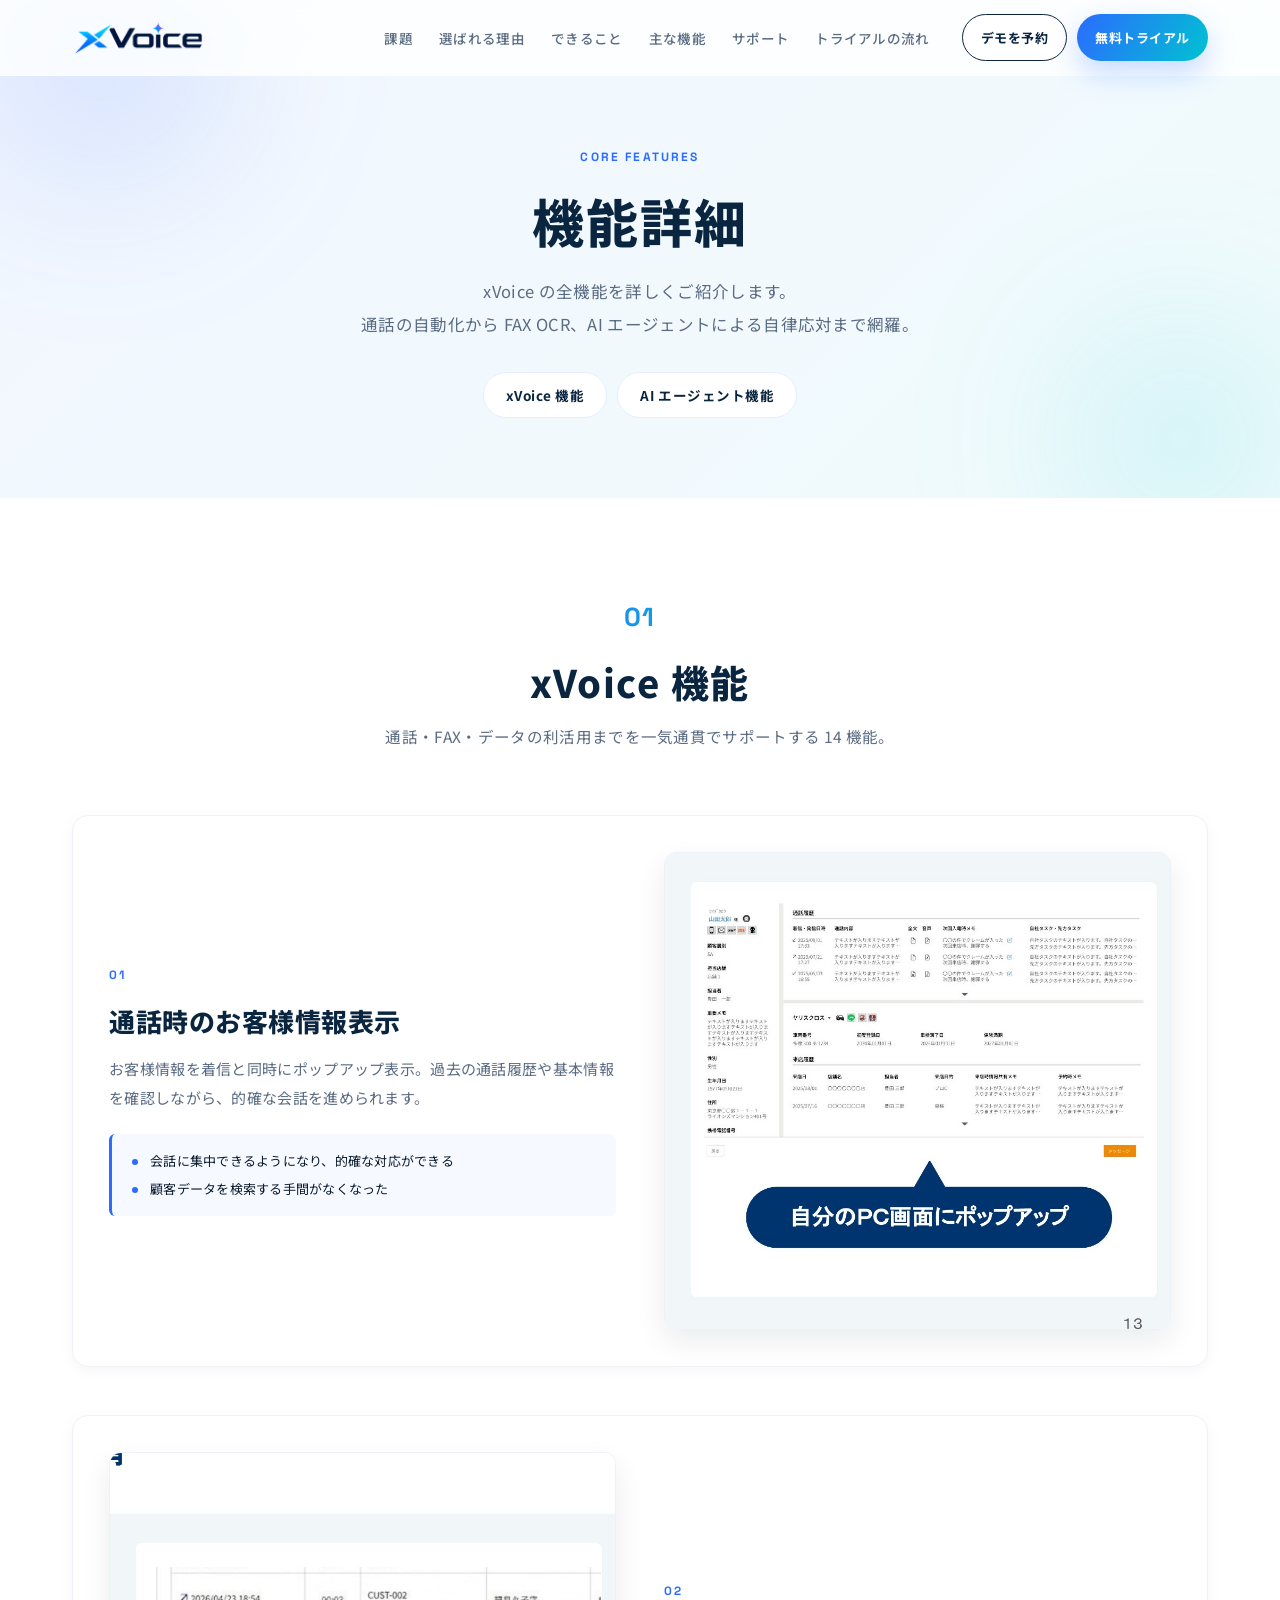
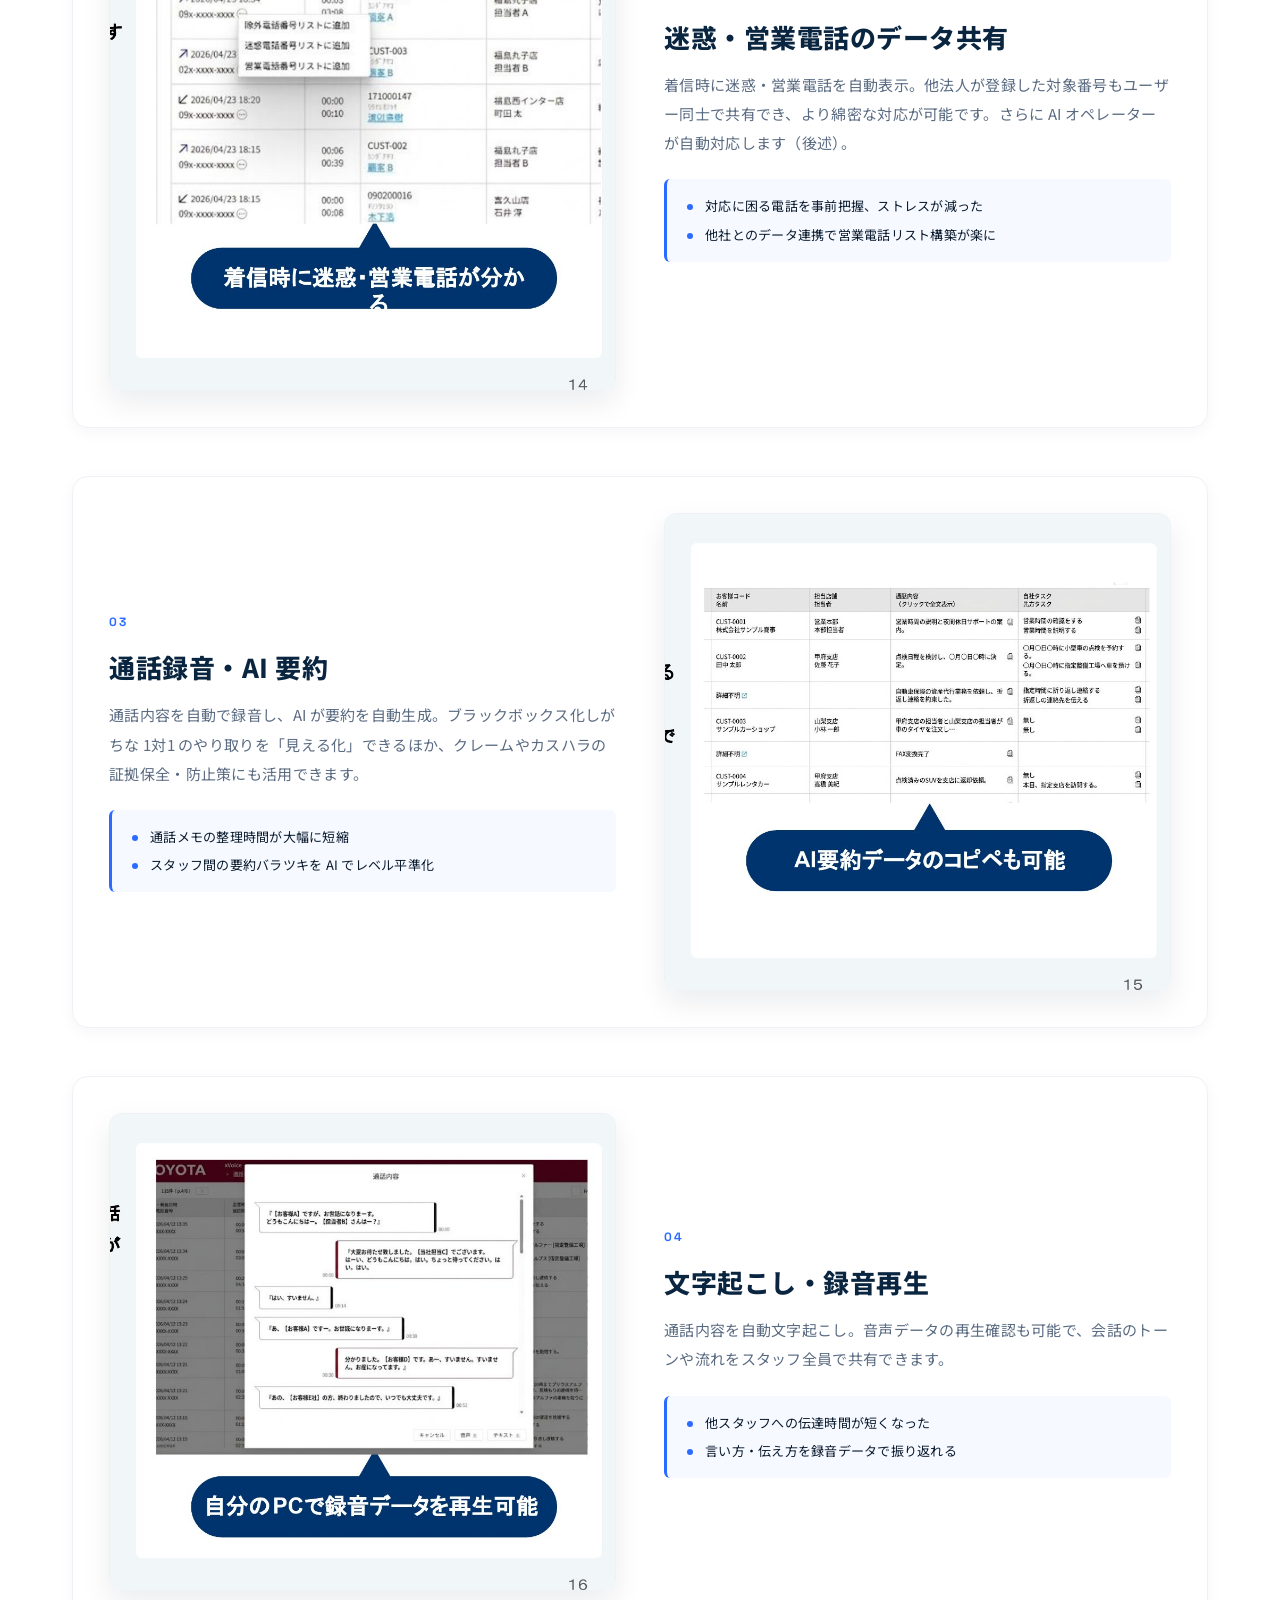
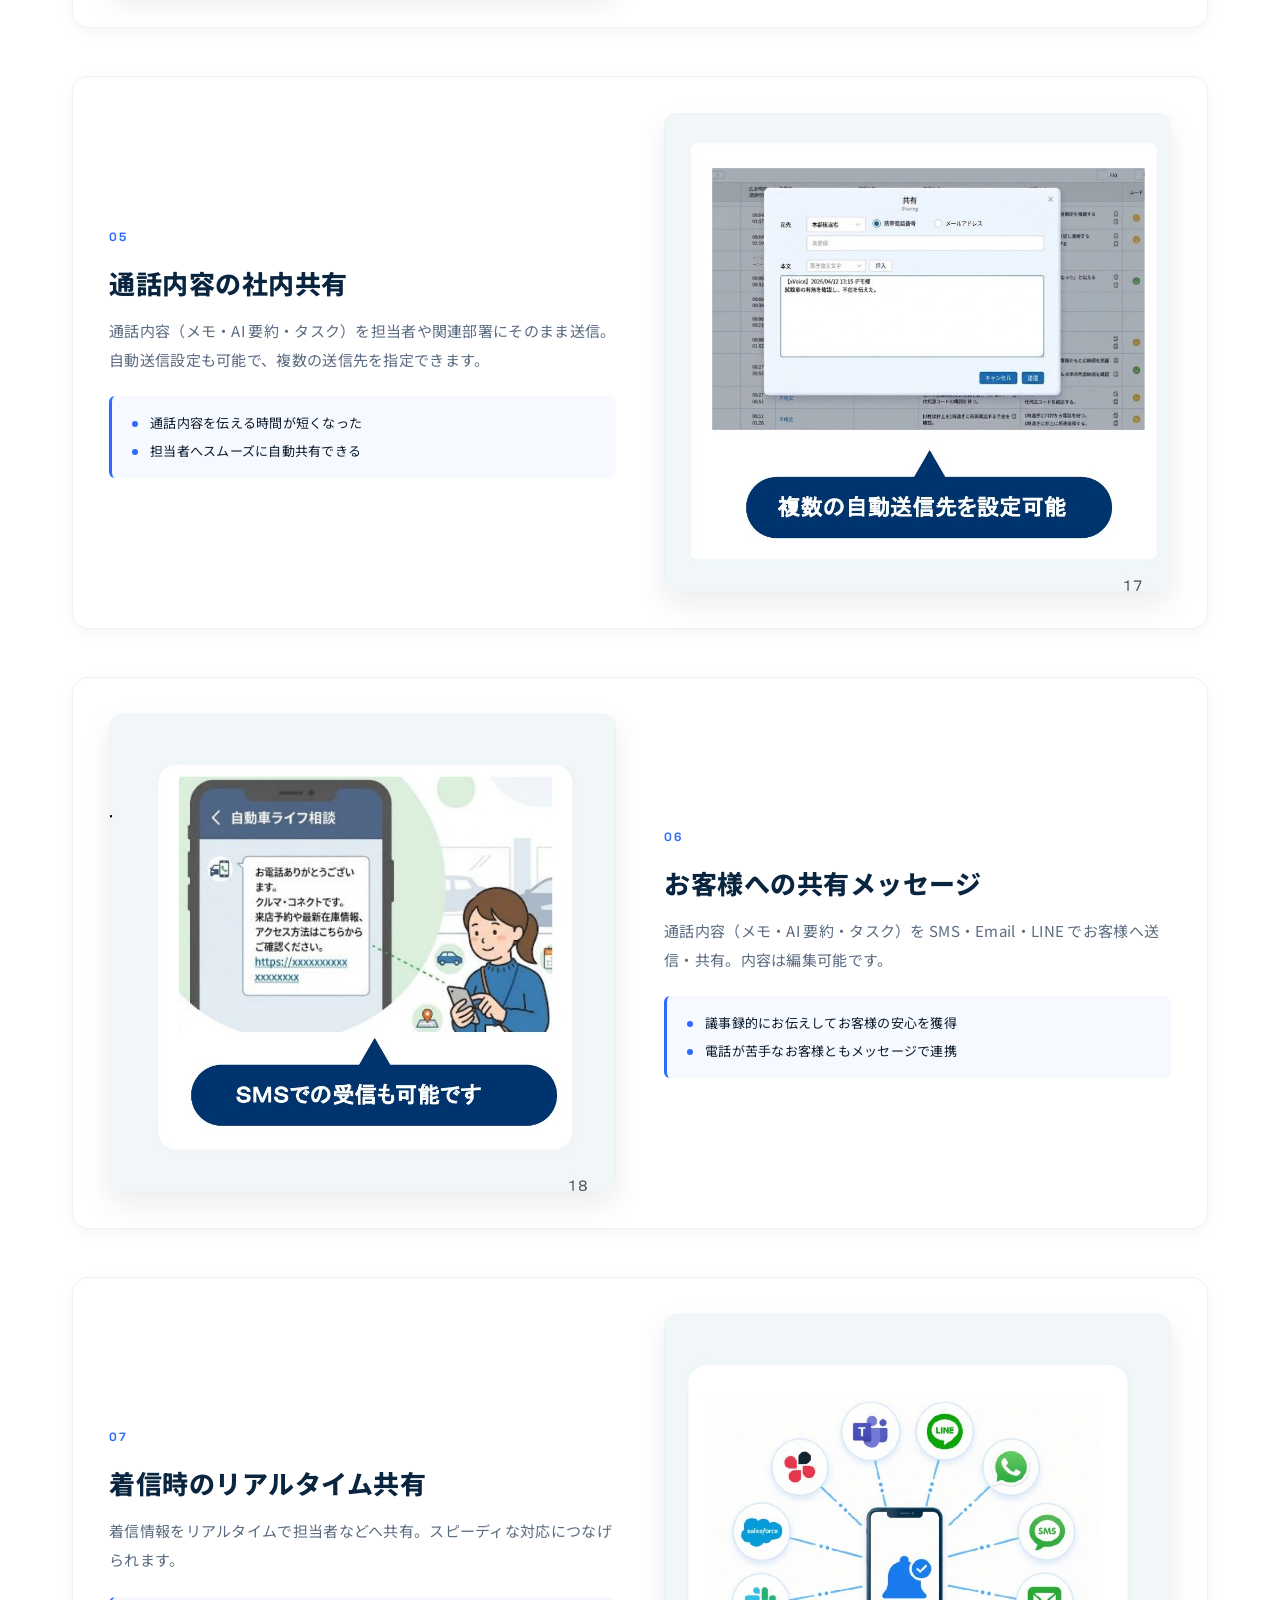
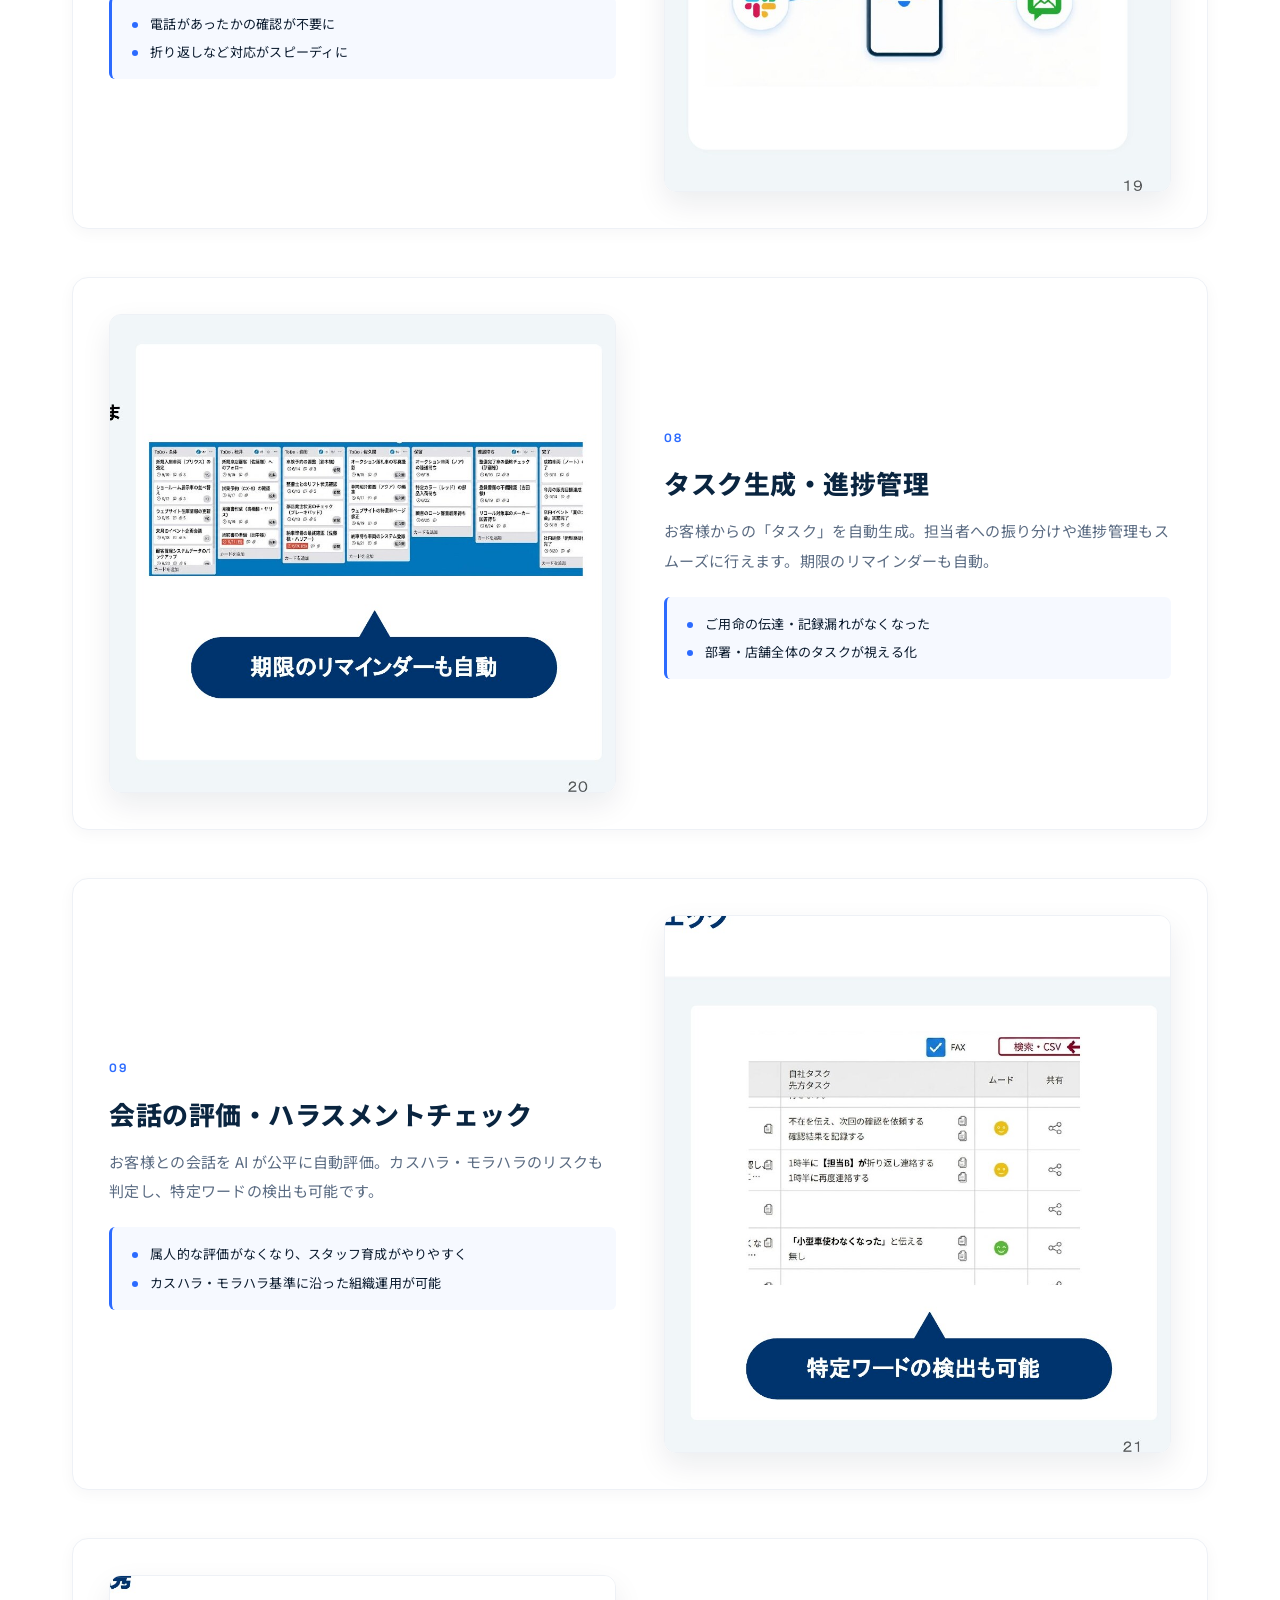
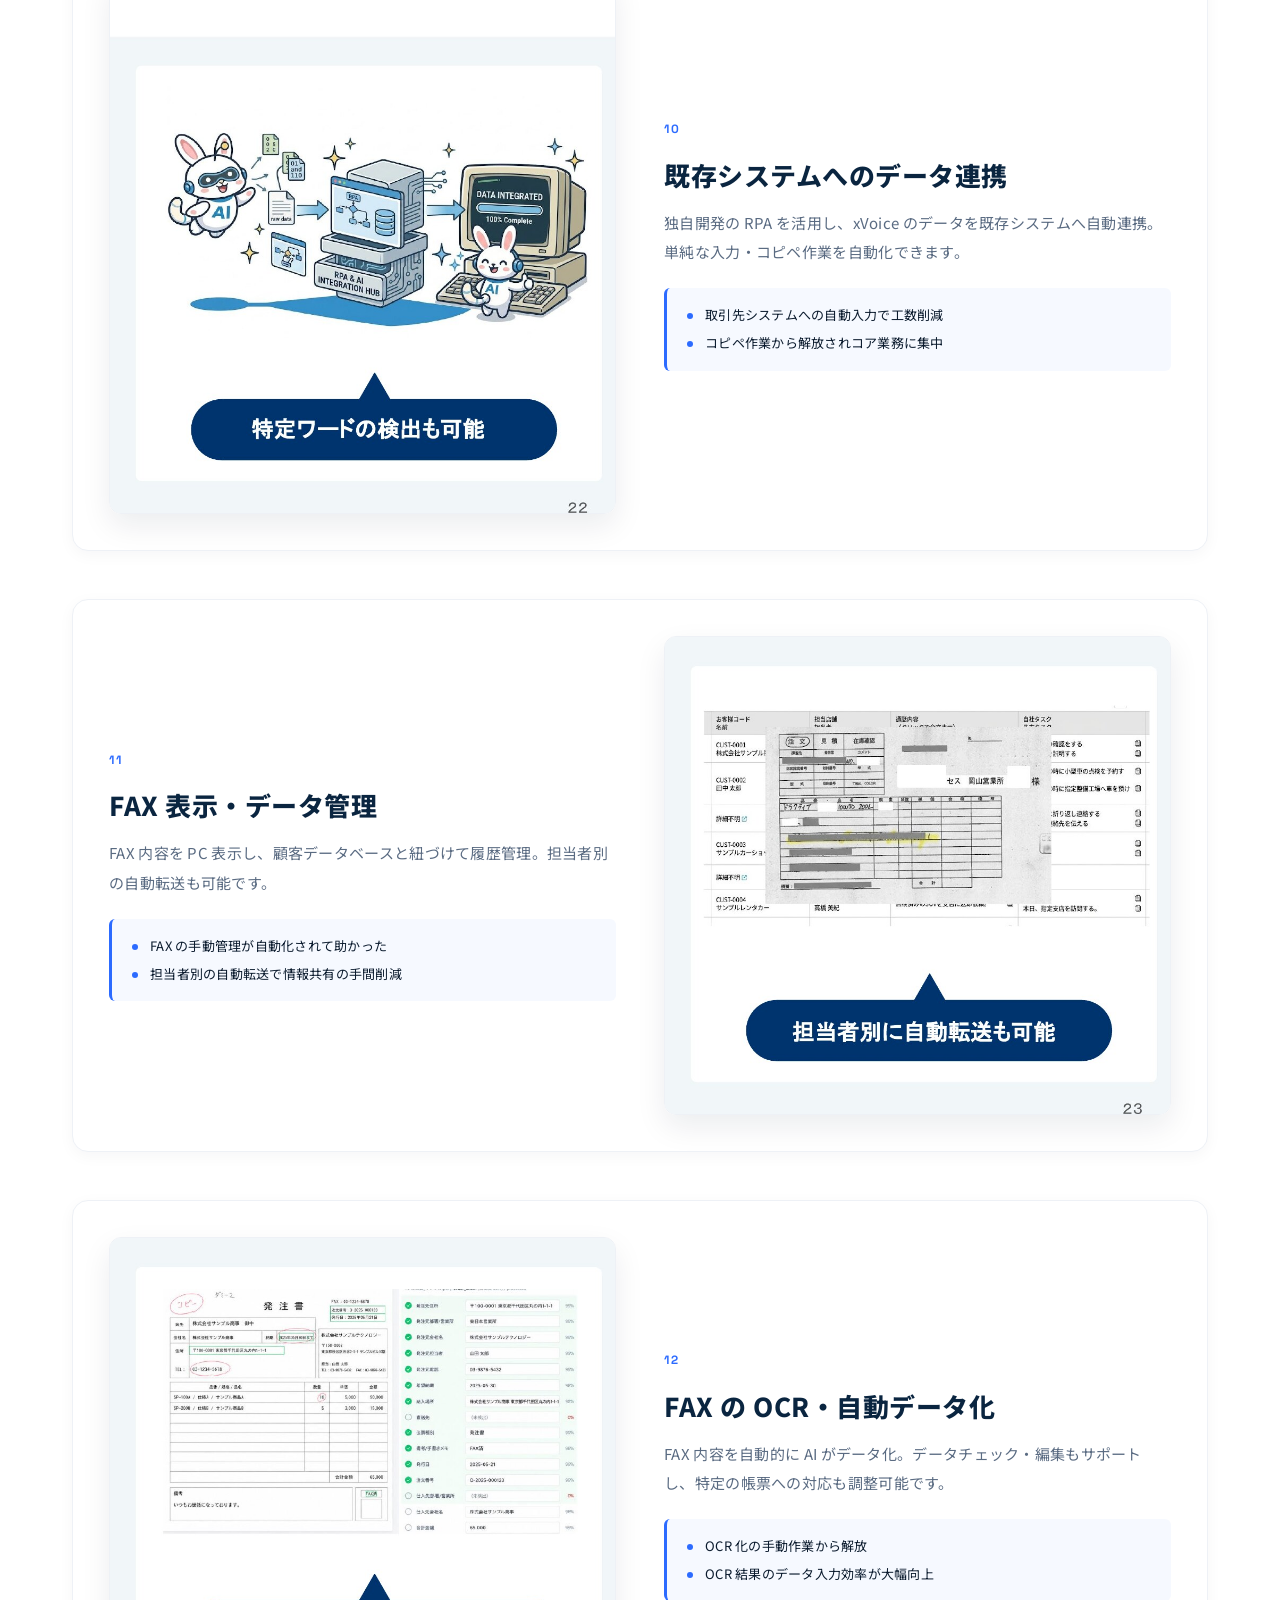
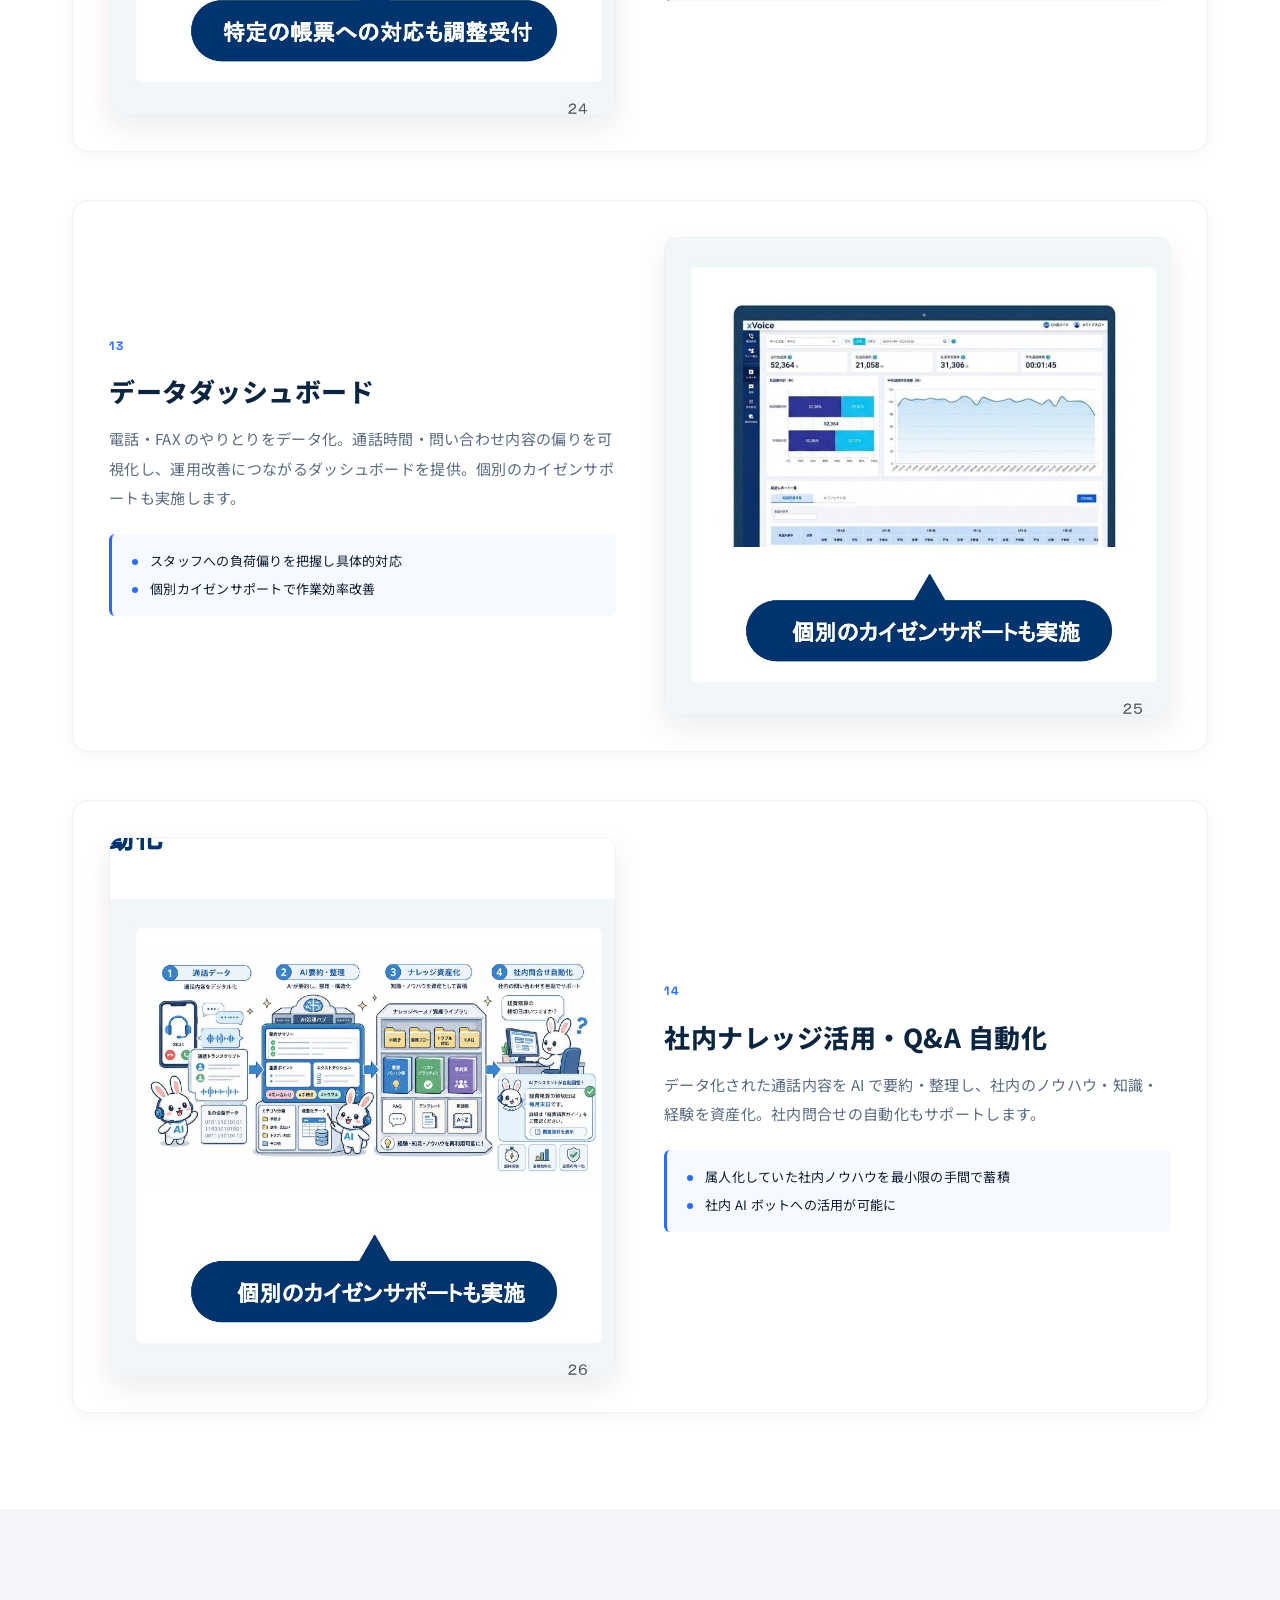
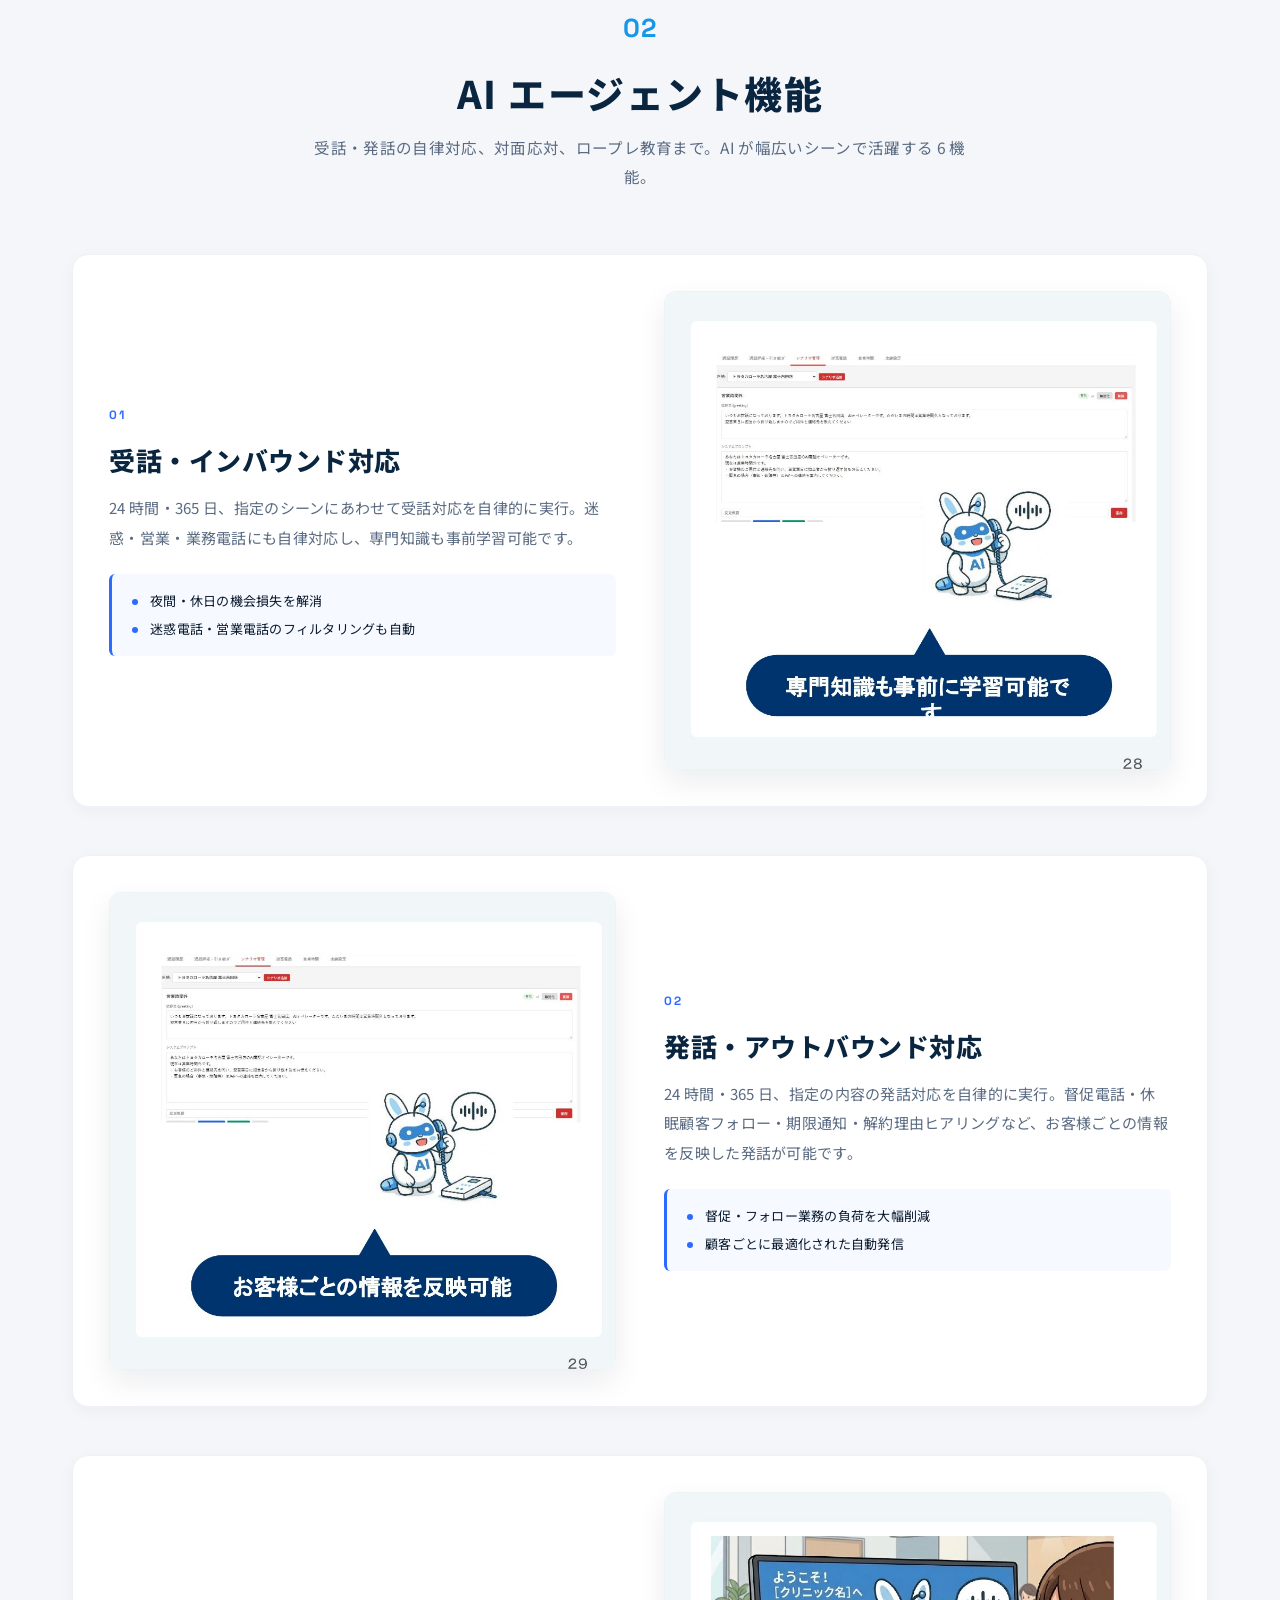
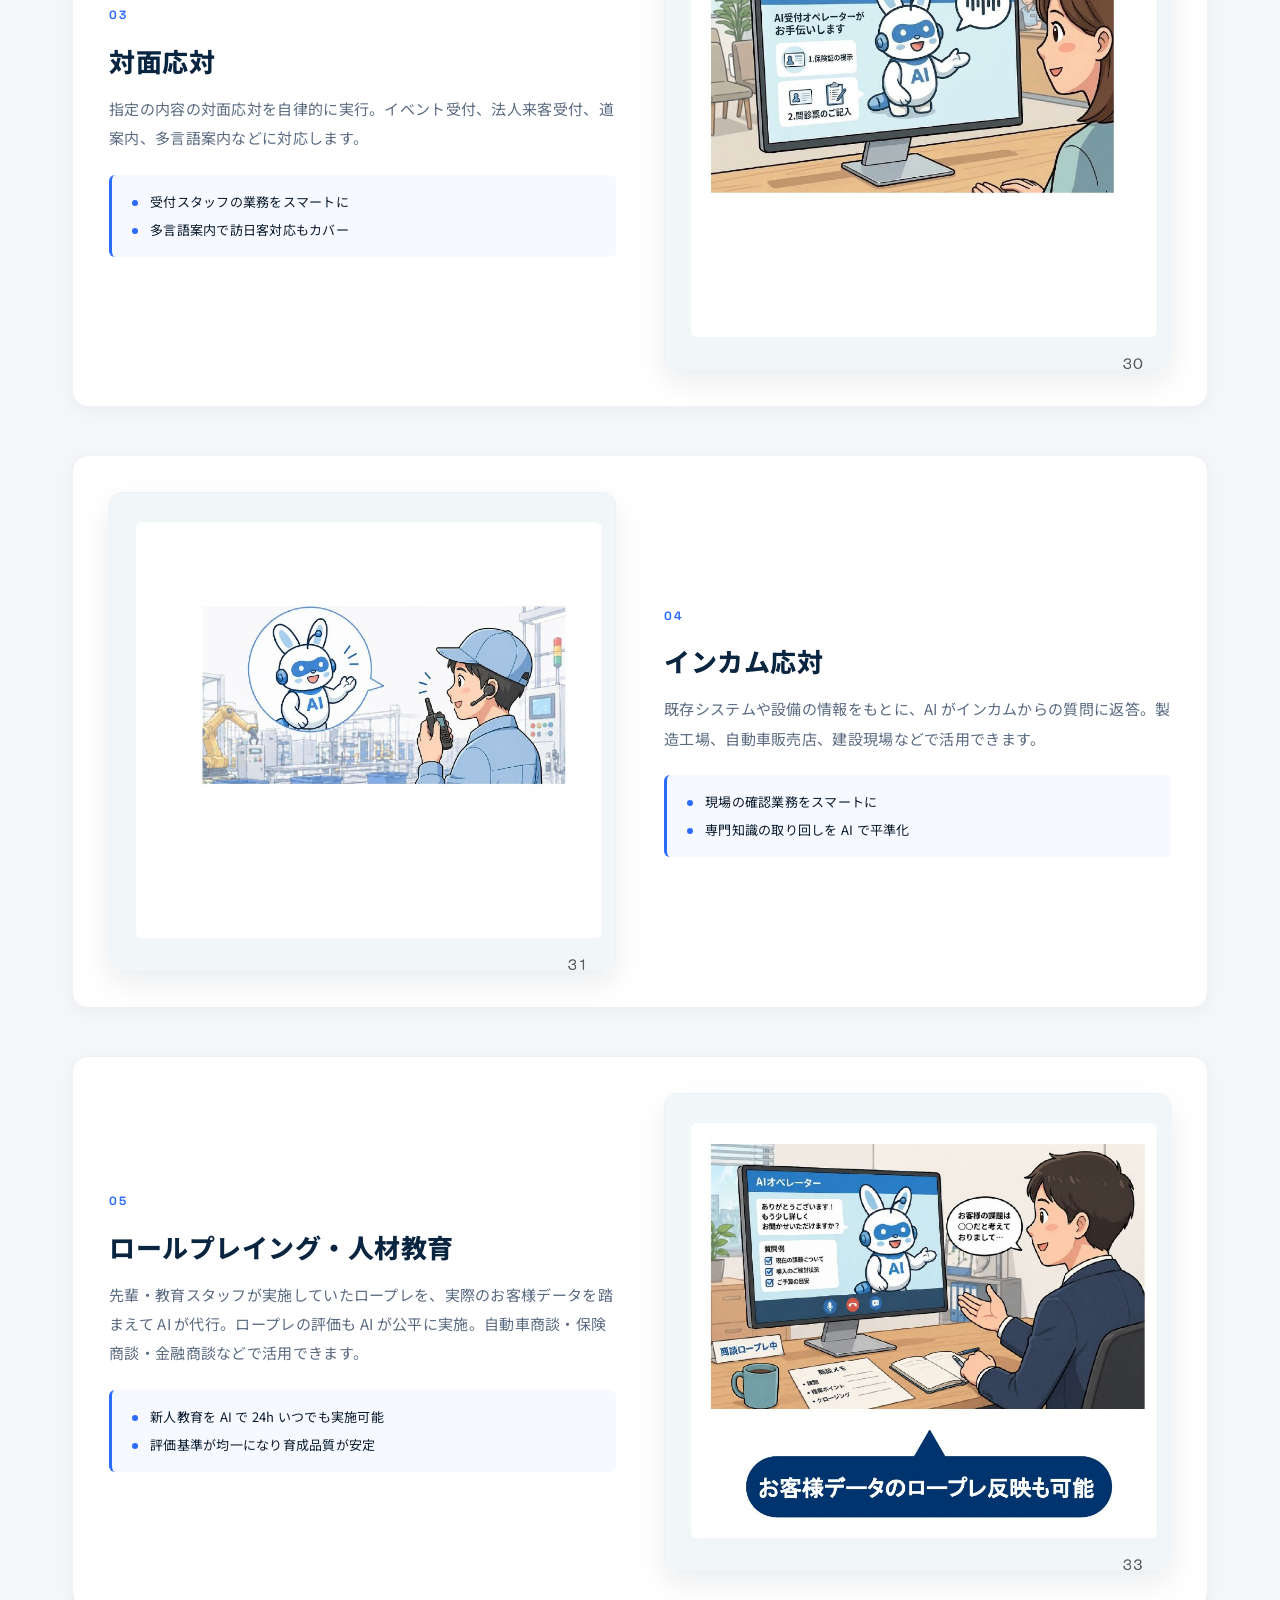
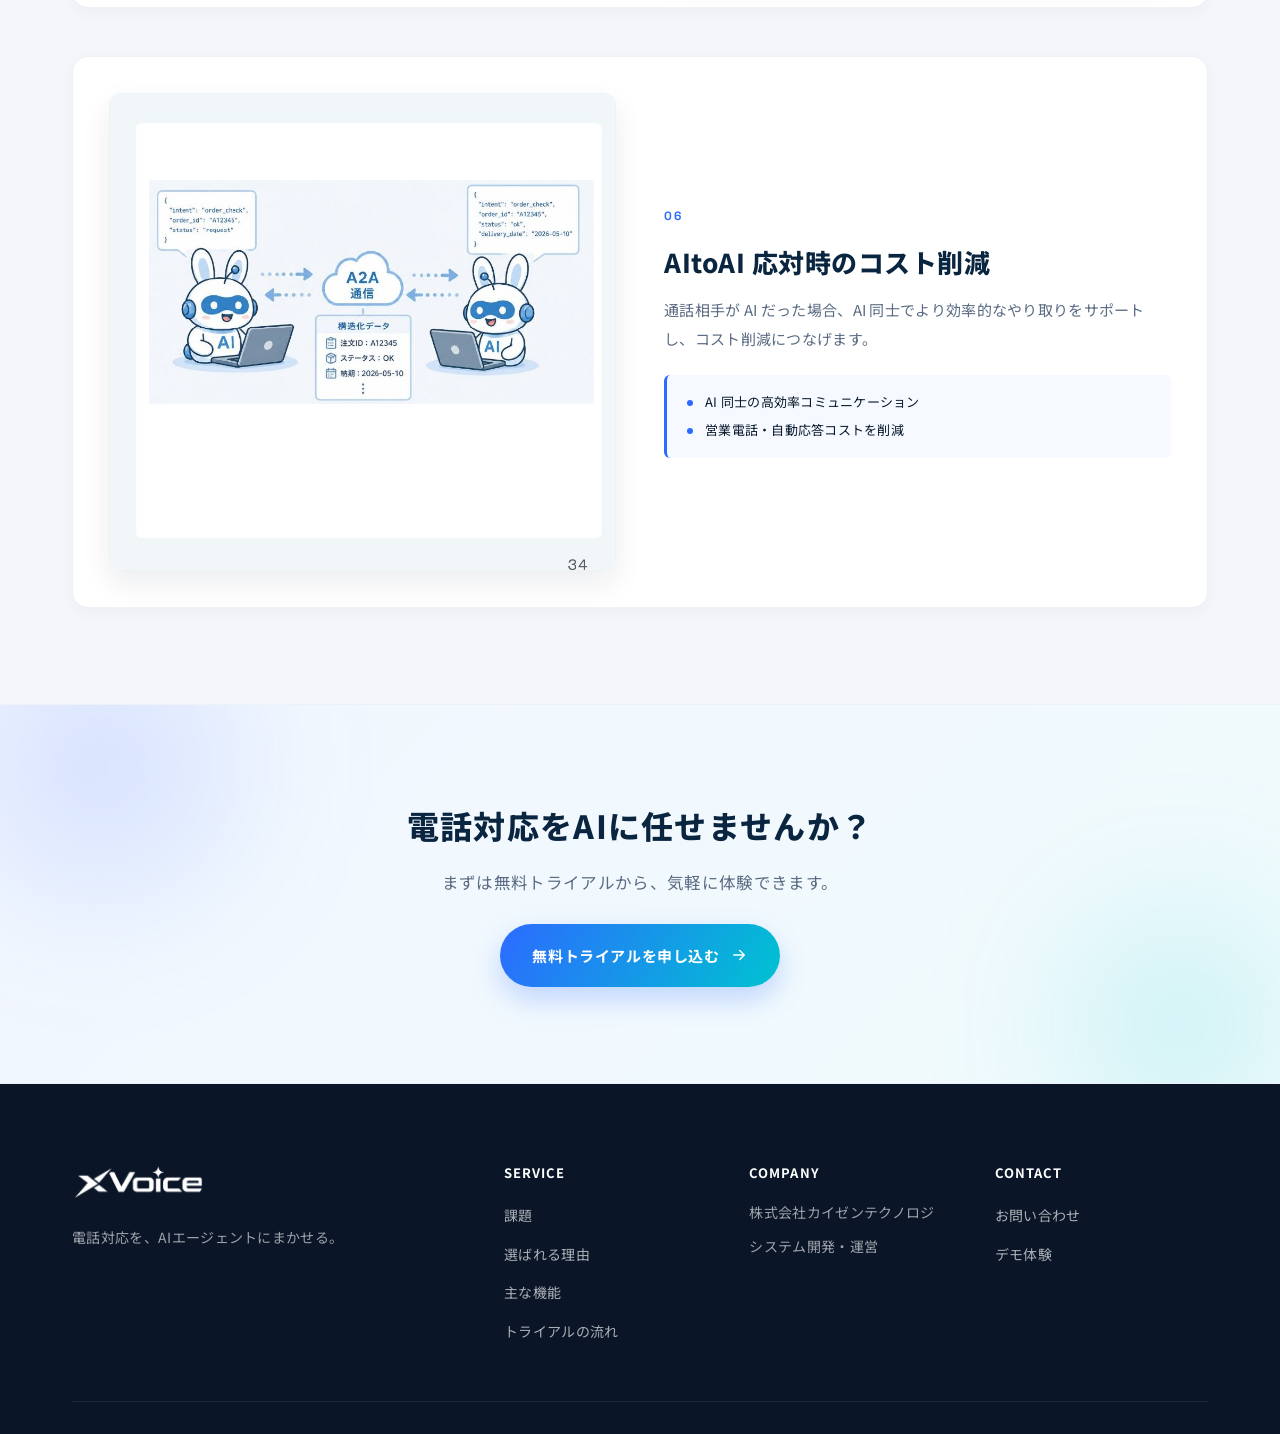
==== commit 8be2f588: "Features images: crop to illustration-only + 2-col xVoice on top page - 機能詳細ページの画像をスライド全体 → 右側のイラスト " ====
--- a/features.html
+++ b/features.html
@@ -8,7 +8,7 @@
   <link rel="preconnect" href="https://fonts.googleapis.com">
   <link rel="preconnect" href="https://fonts.gstatic.com" crossorigin>
   <link href="https://fonts.googleapis.com/css2?family=Noto+Sans+JP:wght@400;500;700;800&family=Space+Grotesk:wght@500;600;700&display=swap" rel="stylesheet">
-  <link rel="stylesheet" href="style.css?v=37">
+  <link rel="stylesheet" href="style.css?v=38">
 </head>
 <body>
 
@@ -93,7 +93,7 @@
               </ul>
             </div>
             <div class="feature-detail-img">
-              <img src="assets/images/features/xvoice-16.png" alt="通話時のお客様情報表示の画面">
+              <img src="assets/images/features/xvoice-01-info-popup.jpg" alt="通話時のお客様情報表示の画面">
             </div>
           </article>
 
@@ -108,7 +108,7 @@
               </ul>
             </div>
             <div class="feature-detail-img">
-              <img src="assets/images/features/xvoice-17.png" alt="迷惑・営業電話のデータ共有">
+              <img src="assets/images/features/xvoice-02-spam-share.jpg" alt="迷惑・営業電話のデータ共有">
             </div>
           </article>
 
@@ -123,7 +123,7 @@
               </ul>
             </div>
             <div class="feature-detail-img">
-              <img src="assets/images/features/xvoice-18.png" alt="通話録音・AI要約">
+              <img src="assets/images/features/xvoice-03-record-summary.jpg" alt="通話録音・AI要約">
             </div>
           </article>
 
@@ -138,7 +138,7 @@
               </ul>
             </div>
             <div class="feature-detail-img">
-              <img src="assets/images/features/xvoice-19.png" alt="文字起こし・録音再生">
+              <img src="assets/images/features/xvoice-04-transcript.jpg" alt="文字起こし・録音再生">
             </div>
           </article>
 
@@ -153,7 +153,7 @@
               </ul>
             </div>
             <div class="feature-detail-img">
-              <img src="assets/images/features/xvoice-20.png" alt="通話内容の社内共有">
+              <img src="assets/images/features/xvoice-05-team-share.jpg" alt="通話内容の社内共有">
             </div>
           </article>
 
@@ -168,7 +168,7 @@
               </ul>
             </div>
             <div class="feature-detail-img">
-              <img src="assets/images/features/xvoice-21.png" alt="お客様への共有メッセージ">
+              <img src="assets/images/features/xvoice-06-customer-message.jpg" alt="お客様への共有メッセージ">
             </div>
           </article>
 
@@ -183,7 +183,7 @@
               </ul>
             </div>
             <div class="feature-detail-img">
-              <img src="assets/images/features/xvoice-22.png" alt="着信時のリアルタイム共有">
+              <img src="assets/images/features/xvoice-07-realtime-share.jpg" alt="着信時のリアルタイム共有">
             </div>
           </article>
 
@@ -198,7 +198,7 @@
               </ul>
             </div>
             <div class="feature-detail-img">
-              <img src="assets/images/features/xvoice-23.png" alt="タスク生成・進捗管理">
+              <img src="assets/images/features/xvoice-08-task.jpg" alt="タスク生成・進捗管理">
             </div>
           </article>
 
@@ -213,7 +213,7 @@
               </ul>
             </div>
             <div class="feature-detail-img">
-              <img src="assets/images/features/xvoice-24.png" alt="会話の評価・ハラスメントチェック">
+              <img src="assets/images/features/xvoice-09-evaluation.jpg" alt="会話の評価・ハラスメントチェック">
             </div>
           </article>
 
@@ -228,7 +228,7 @@
               </ul>
             </div>
             <div class="feature-detail-img">
-              <img src="assets/images/features/xvoice-25.png" alt="既存システム連携">
+              <img src="assets/images/features/xvoice-10-system-link.jpg" alt="既存システム連携">
             </div>
           </article>
 
@@ -243,7 +243,7 @@
               </ul>
             </div>
             <div class="feature-detail-img">
-              <img src="assets/images/features/xvoice-26.png" alt="FAX 表示・データ管理">
+              <img src="assets/images/features/xvoice-11-fax-display.jpg" alt="FAX 表示・データ管理">
             </div>
           </article>
 
@@ -258,7 +258,7 @@
               </ul>
             </div>
             <div class="feature-detail-img">
-              <img src="assets/images/features/xvoice-27.png" alt="FAX OCR・自動データ化">
+              <img src="assets/images/features/xvoice-12-fax-ocr.jpg" alt="FAX OCR・自動データ化">
             </div>
           </article>
 
@@ -273,7 +273,7 @@
               </ul>
             </div>
             <div class="feature-detail-img">
-              <img src="assets/images/features/xvoice-28.png" alt="データダッシュボード">
+              <img src="assets/images/features/xvoice-13-dashboard.jpg" alt="データダッシュボード">
             </div>
           </article>
 
@@ -288,7 +288,7 @@
               </ul>
             </div>
             <div class="feature-detail-img">
-              <img src="assets/images/features/xvoice-29.png" alt="社内ナレッジ活用・Q&A 自動化">
+              <img src="assets/images/features/xvoice-14-knowledge.jpg" alt="社内ナレッジ活用・Q&A 自動化">
             </div>
           </article>
         </div>
@@ -316,7 +316,7 @@
               </ul>
             </div>
             <div class="feature-detail-img">
-              <img src="assets/images/features/agent-31.png" alt="受話・インバウンド対応">
+              <img src="assets/images/features/agent-01-inbound.jpg" alt="受話・インバウンド対応">
             </div>
           </article>
 
@@ -331,7 +331,7 @@
               </ul>
             </div>
             <div class="feature-detail-img">
-              <img src="assets/images/features/agent-32.png" alt="発話・アウトバウンド対応">
+              <img src="assets/images/features/agent-02-outbound.jpg" alt="発話・アウトバウンド対応">
             </div>
           </article>
 
@@ -346,7 +346,7 @@
               </ul>
             </div>
             <div class="feature-detail-img">
-              <img src="assets/images/features/agent-33.png" alt="対面応対">
+              <img src="assets/images/features/agent-03-face.jpg" alt="対面応対">
             </div>
           </article>
 
@@ -361,7 +361,7 @@
               </ul>
             </div>
             <div class="feature-detail-img">
-              <img src="assets/images/features/agent-34.png" alt="インカム応対">
+              <img src="assets/images/features/agent-04-intercom.jpg" alt="インカム応対">
             </div>
           </article>
 
@@ -376,7 +376,7 @@
               </ul>
             </div>
             <div class="feature-detail-img">
-              <img src="assets/images/features/agent-35.png" alt="ロールプレイング・人材教育">
+              <img src="assets/images/features/agent-05-roleplay.jpg" alt="ロールプレイング・人材教育">
             </div>
           </article>
 
@@ -391,7 +391,7 @@
               </ul>
             </div>
             <div class="feature-detail-img">
-              <img src="assets/images/features/agent-36.png" alt="AItoAI コスト削減">
+              <img src="assets/images/features/agent-06-ai-to-ai.jpg" alt="AItoAI コスト削減">
             </div>
           </article>
         </div>
--- a/style.css
+++ b/style.css
@@ -1770,6 +1770,10 @@
   grid-template-columns: 1fr;
   gap: 8px;
 }
+/* xVoice category (first column in 2-col layout) has 14 items — split internally into 2 sub-cols */
+.features-all-cols .features-cat:first-child .features-grid {
+  grid-template-columns: 1fr 1fr;
+}
 .features-grid li {
   padding: 12px 16px;
   background: #fff;
@@ -2035,6 +2039,7 @@
   .features-cat-title { font-size: 16px; gap: 10px; margin-bottom: 14px; padding-bottom: 10px; }
   .features-cat-num { font-size: 22px; }
   .features-grid { gap: 8px; }
+  .features-all-cols .features-cat:first-child .features-grid { grid-template-columns: 1fr; }
   .features-grid li { padding: 12px 14px; }
   .features-grid h5 { font-size: 13.5px; margin-bottom: 3px; }
   .features-grid p { font-size: 12px; }
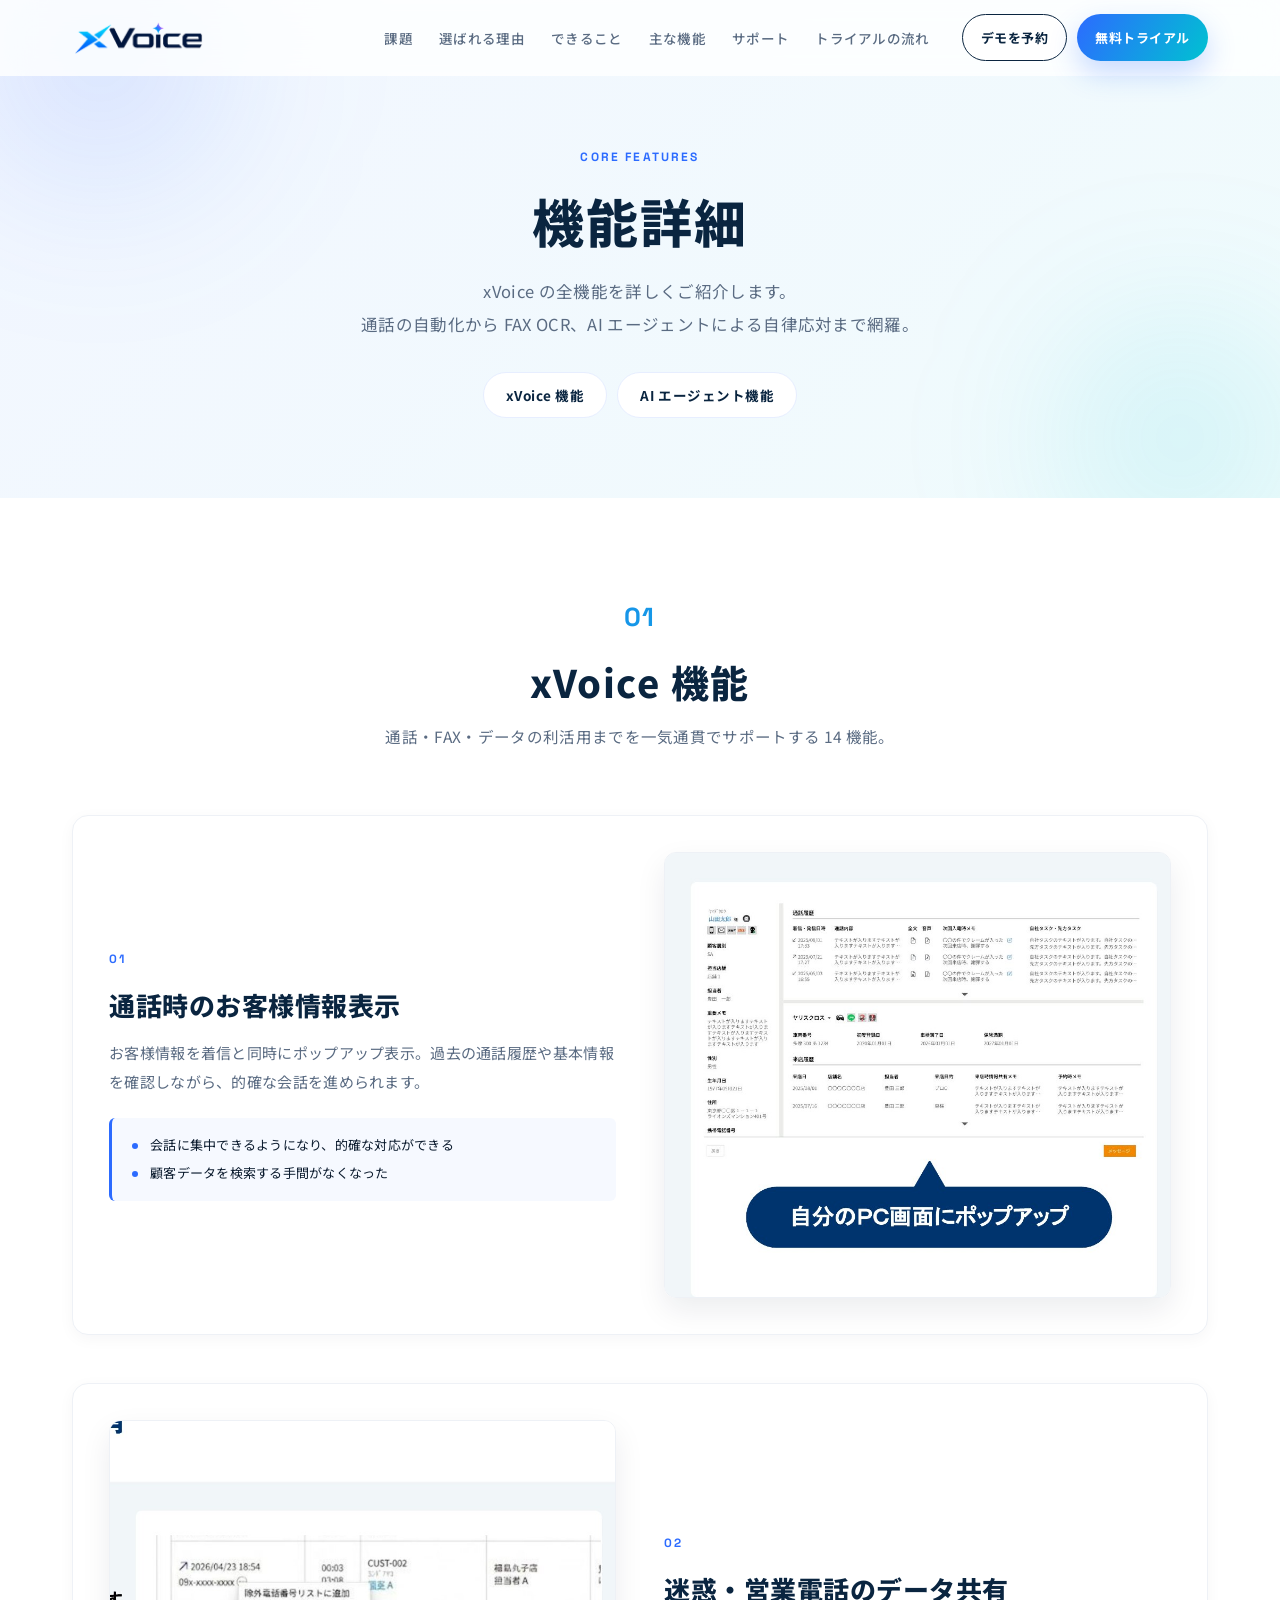
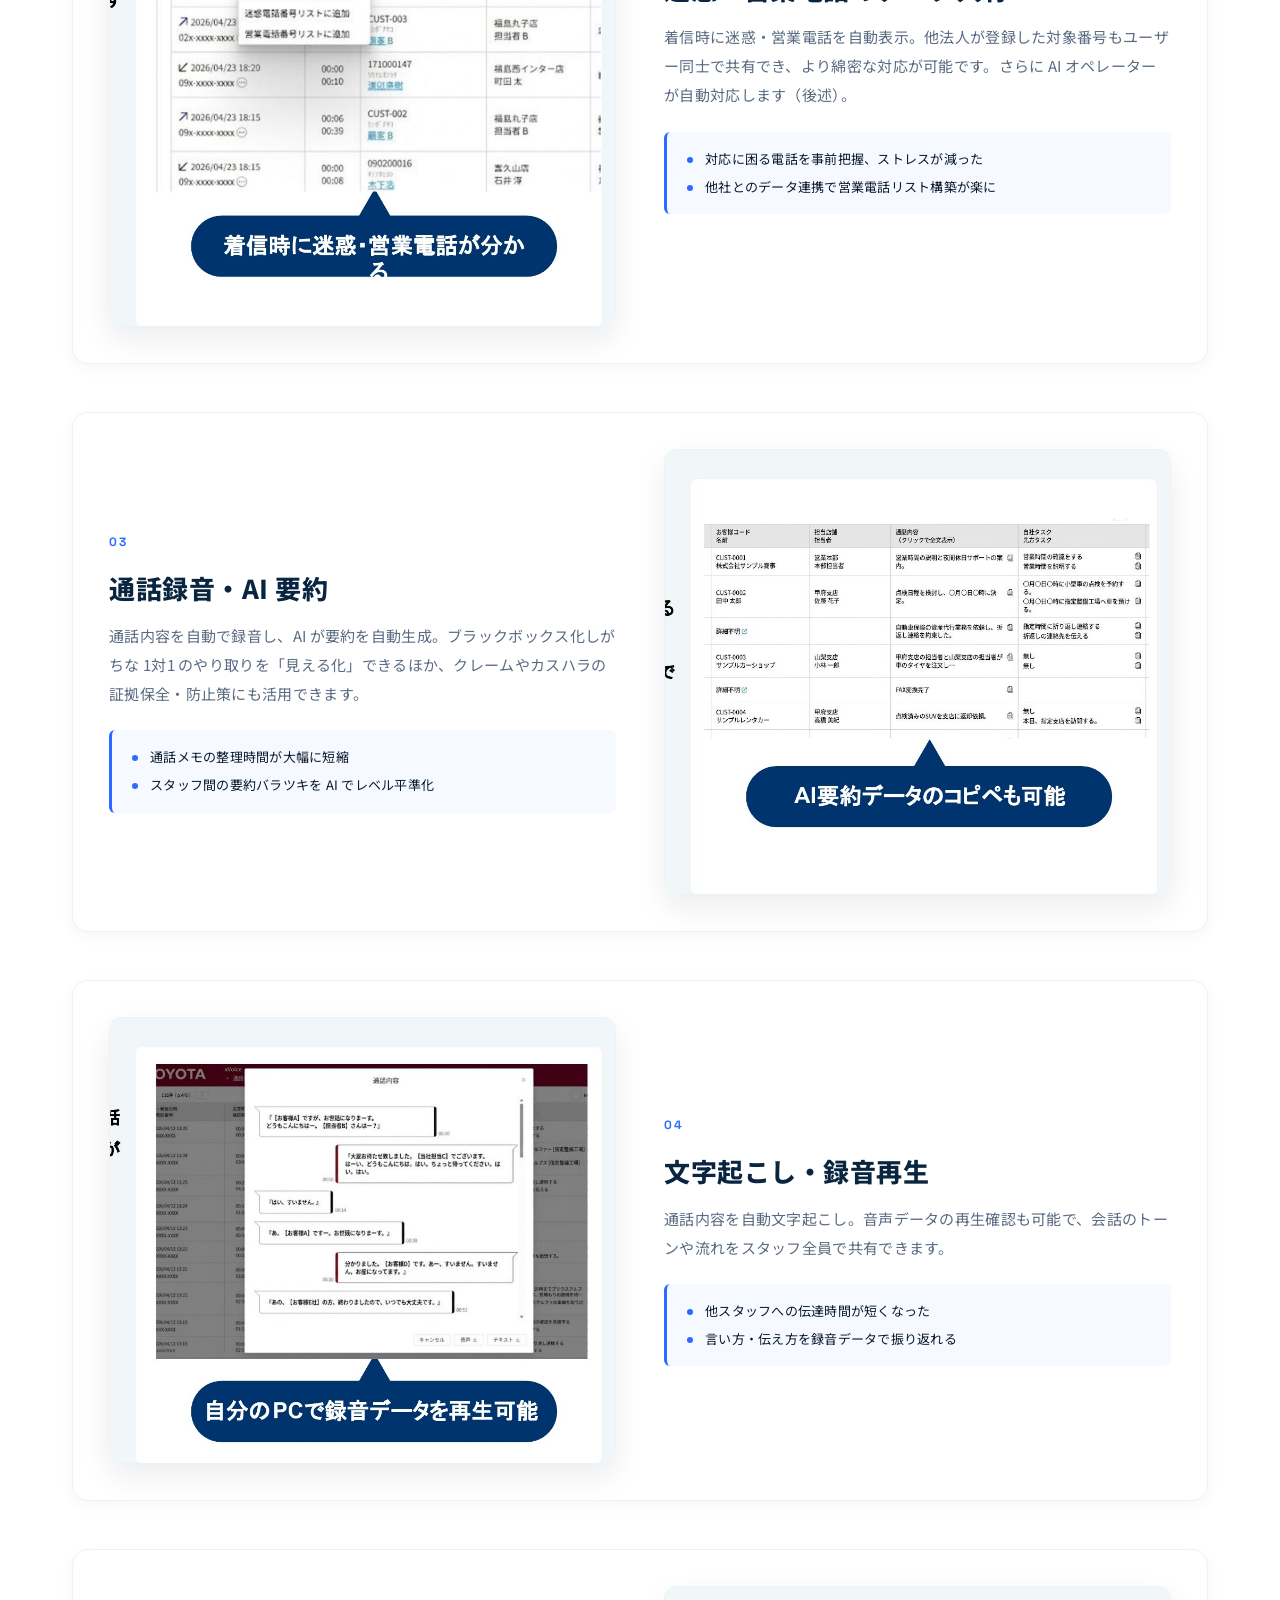
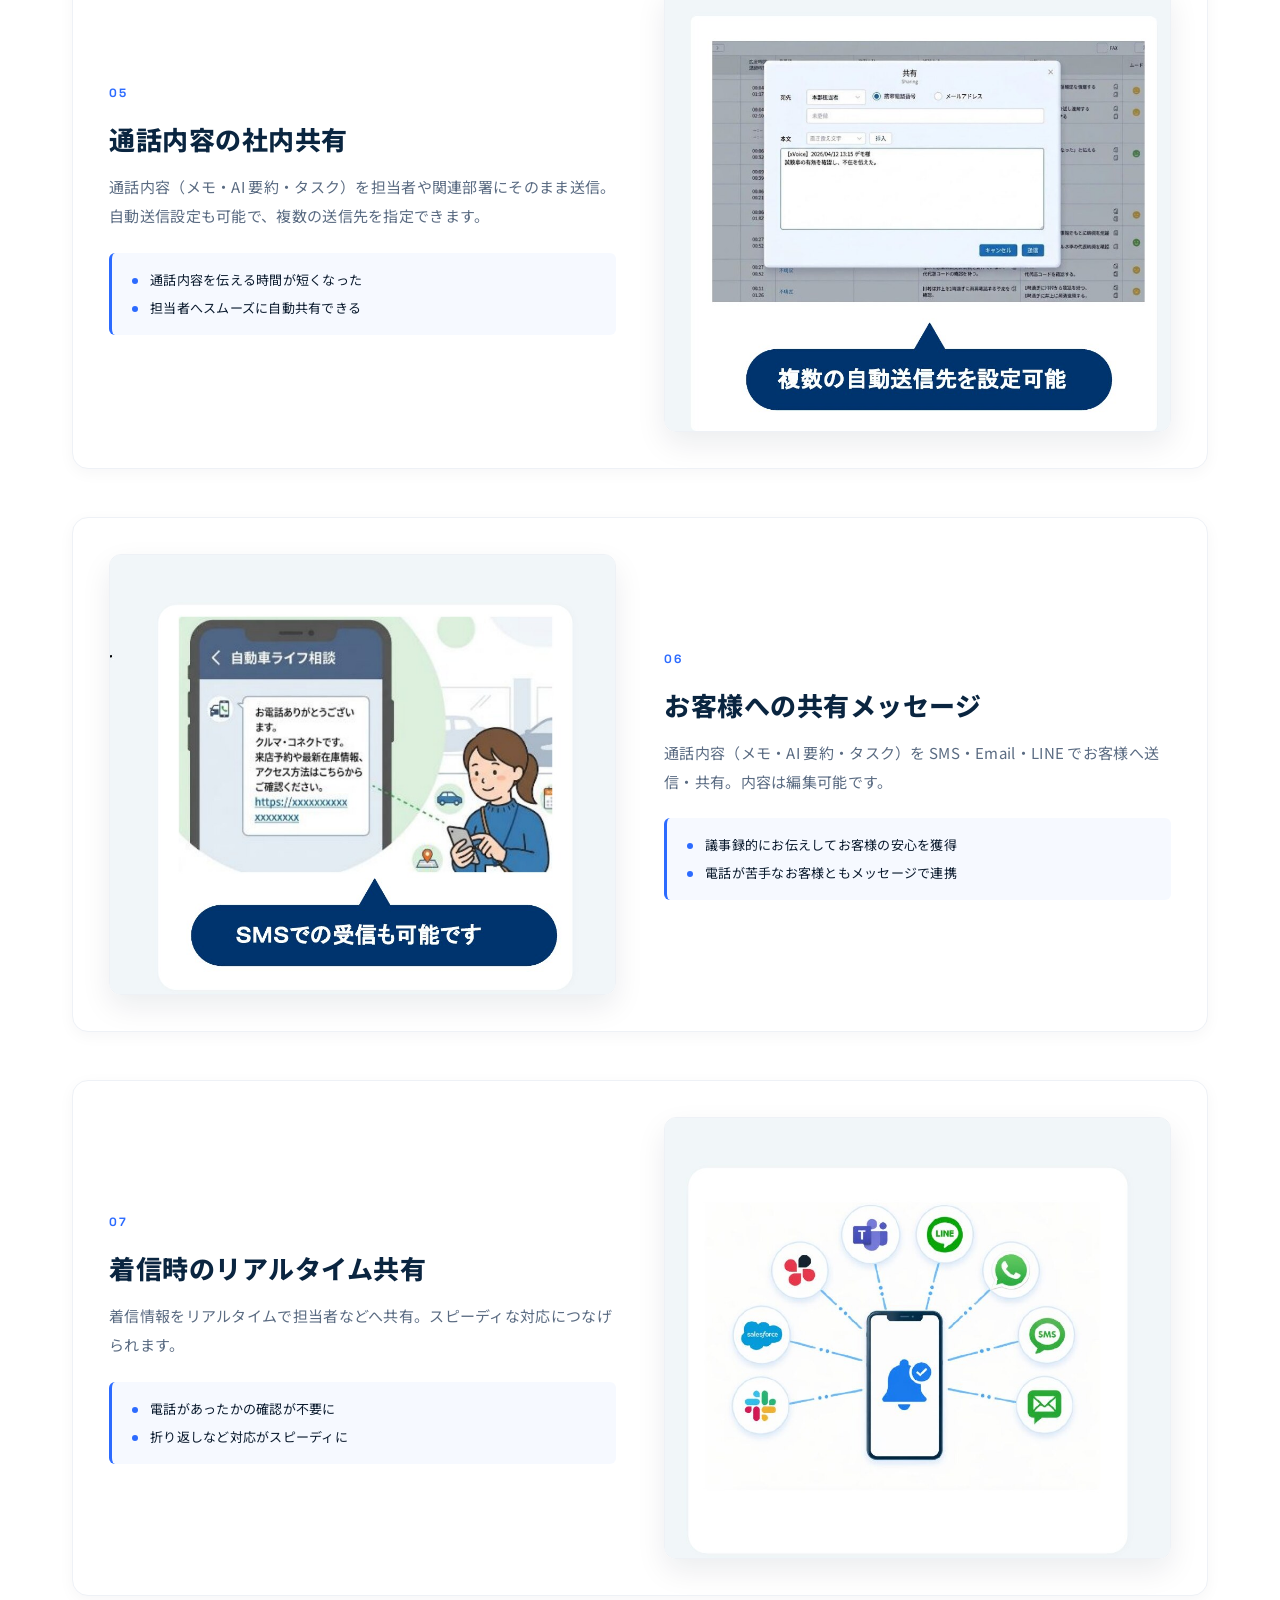
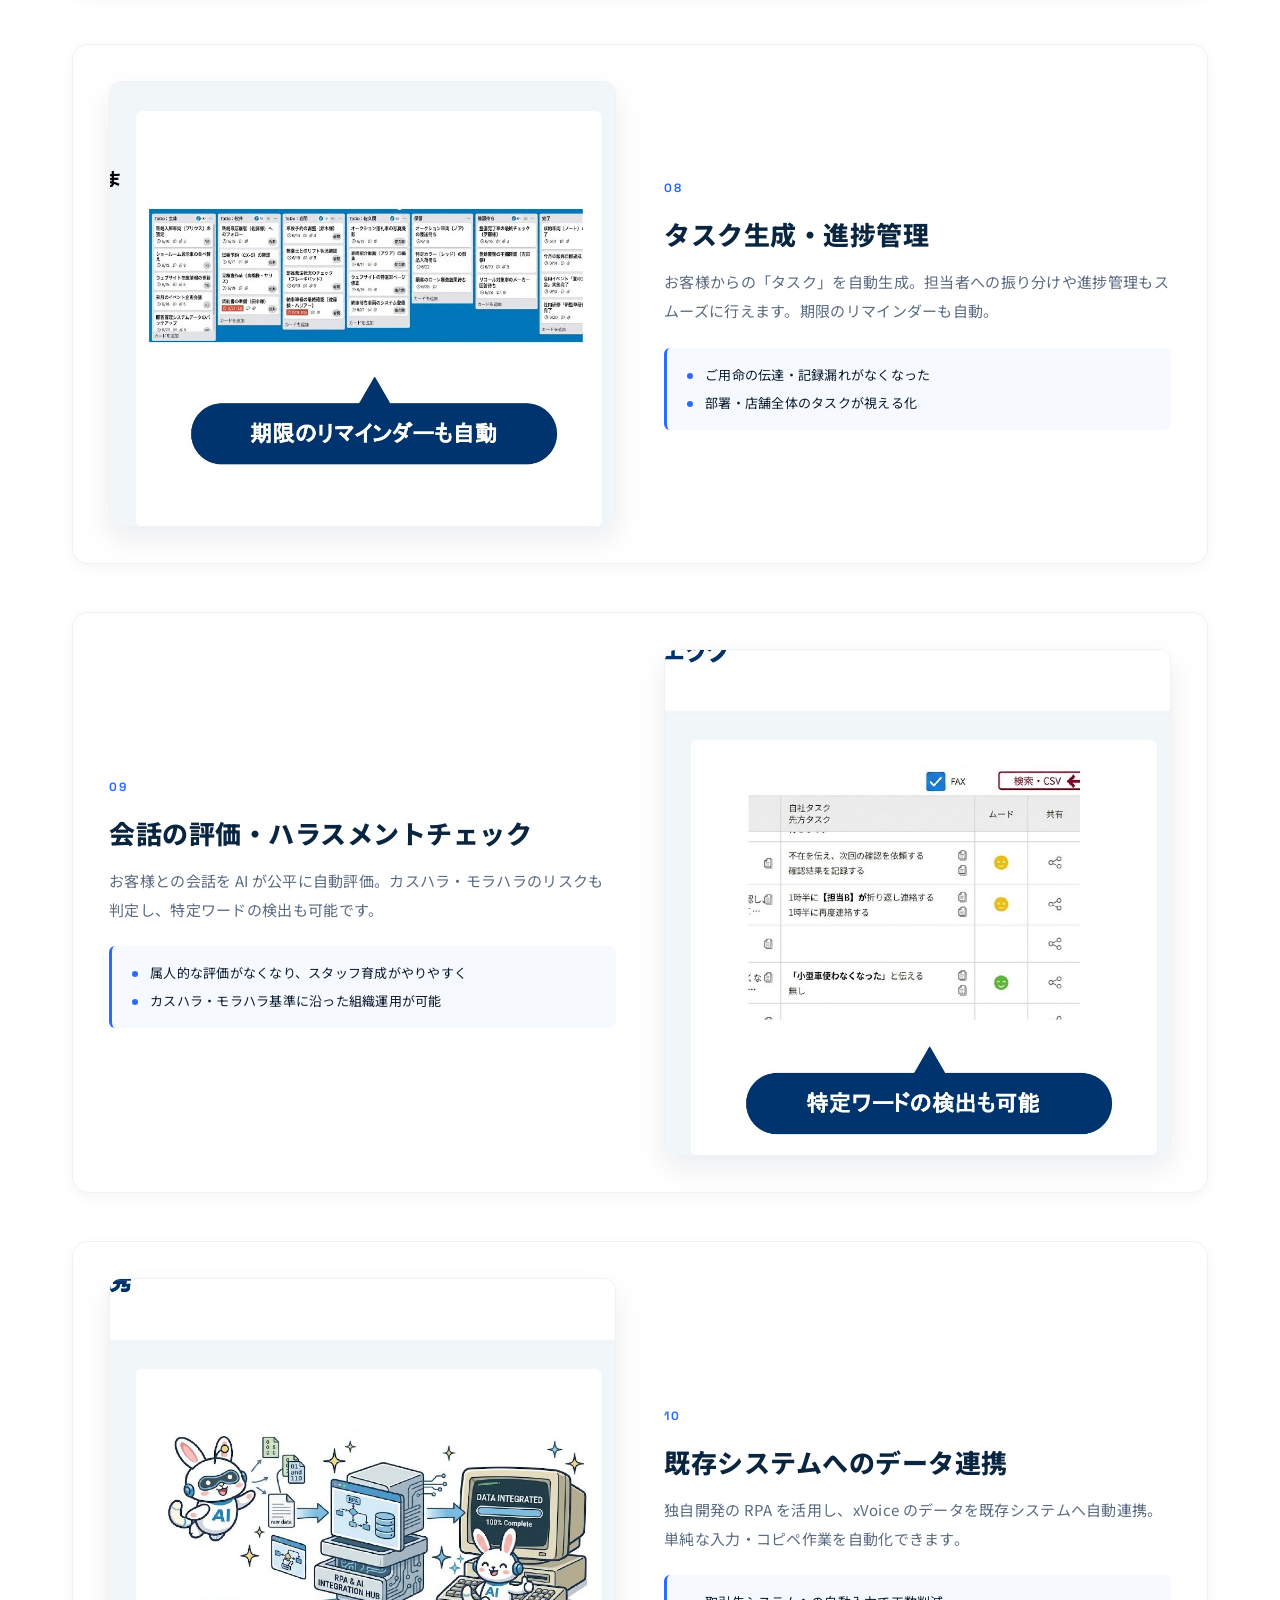
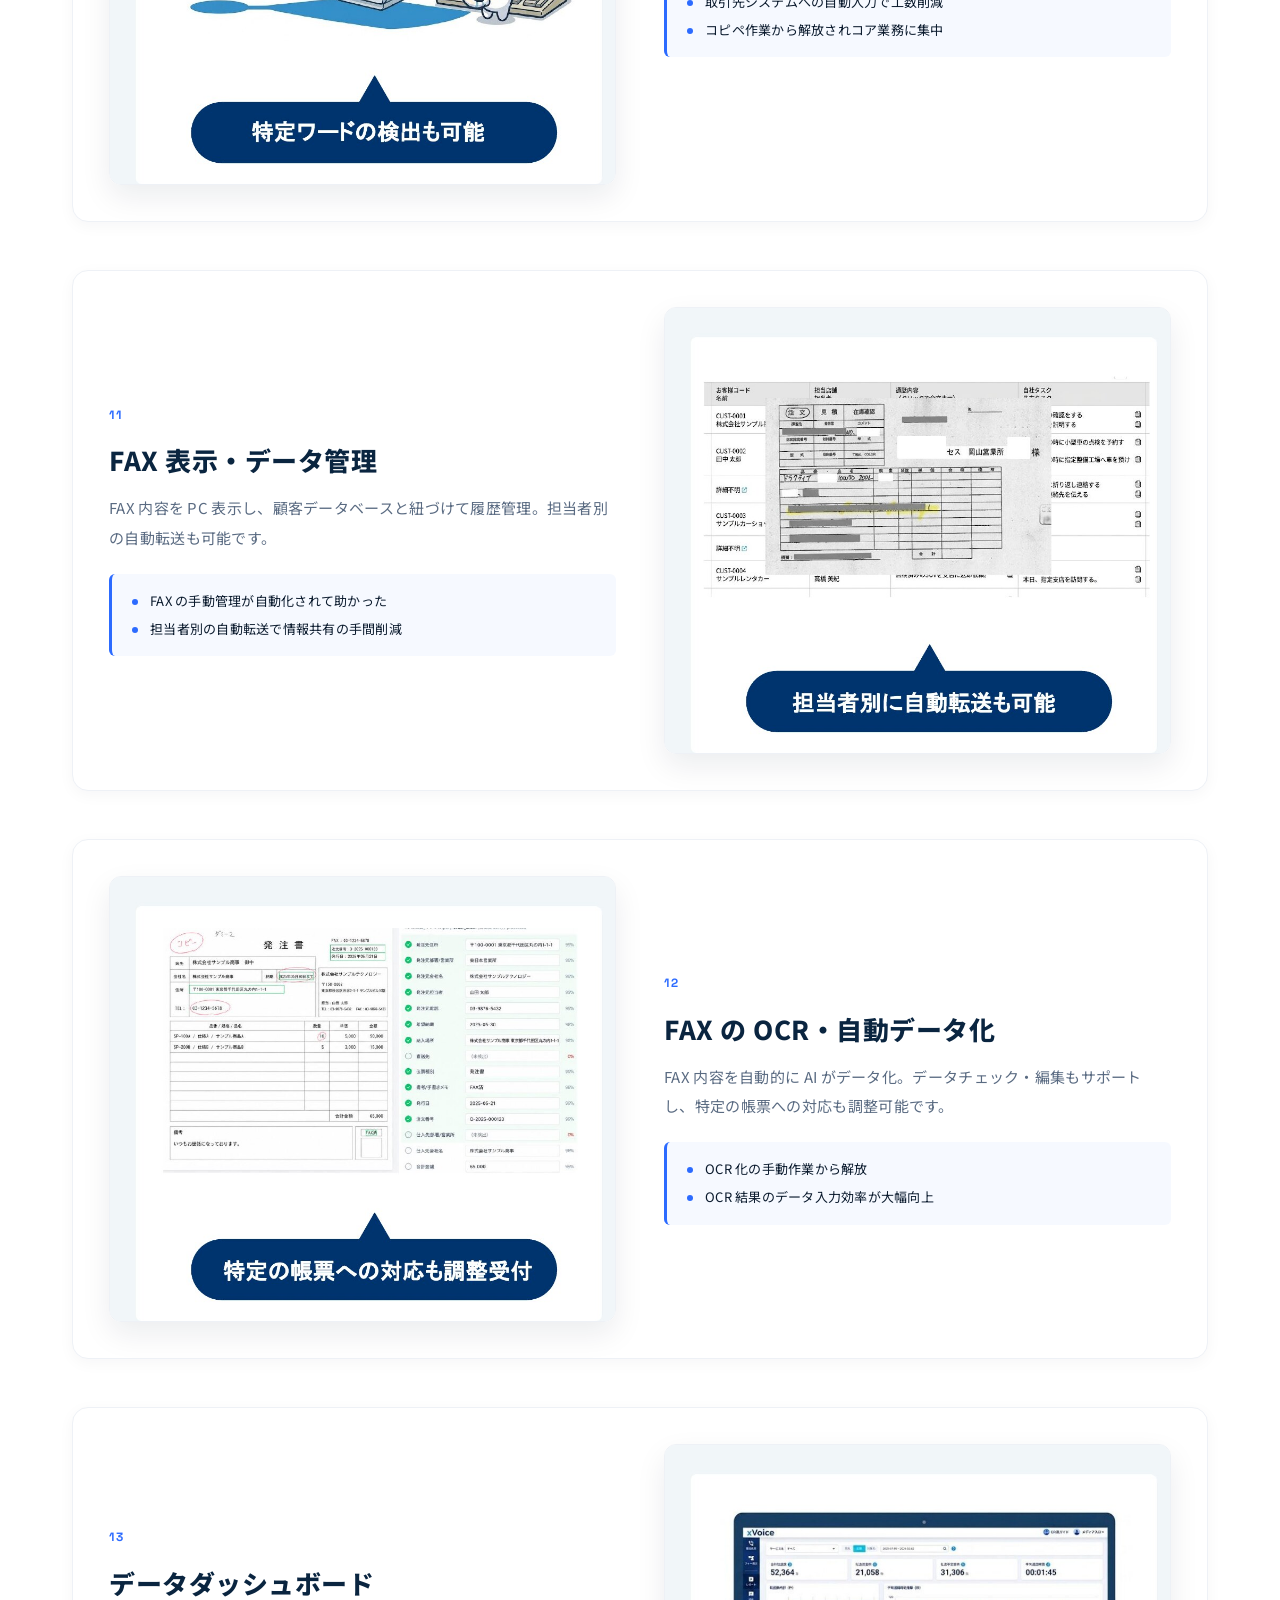
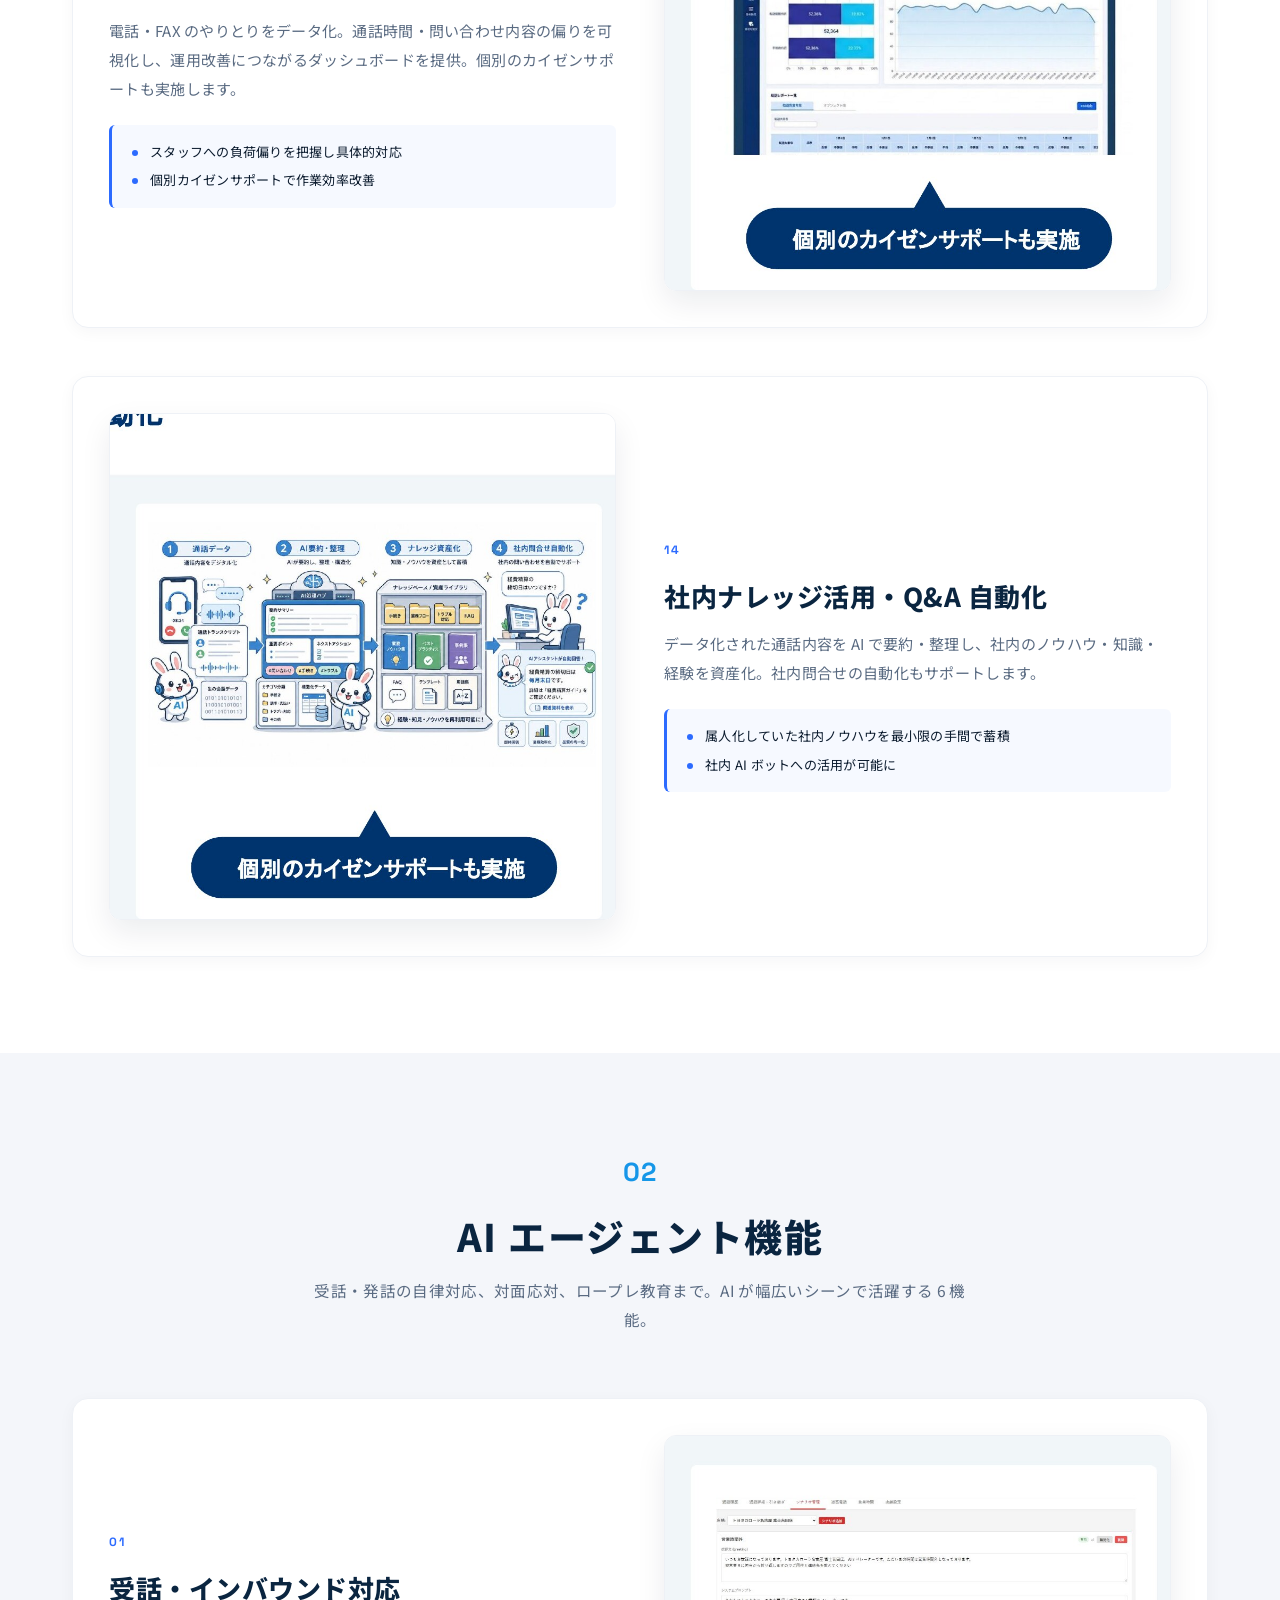
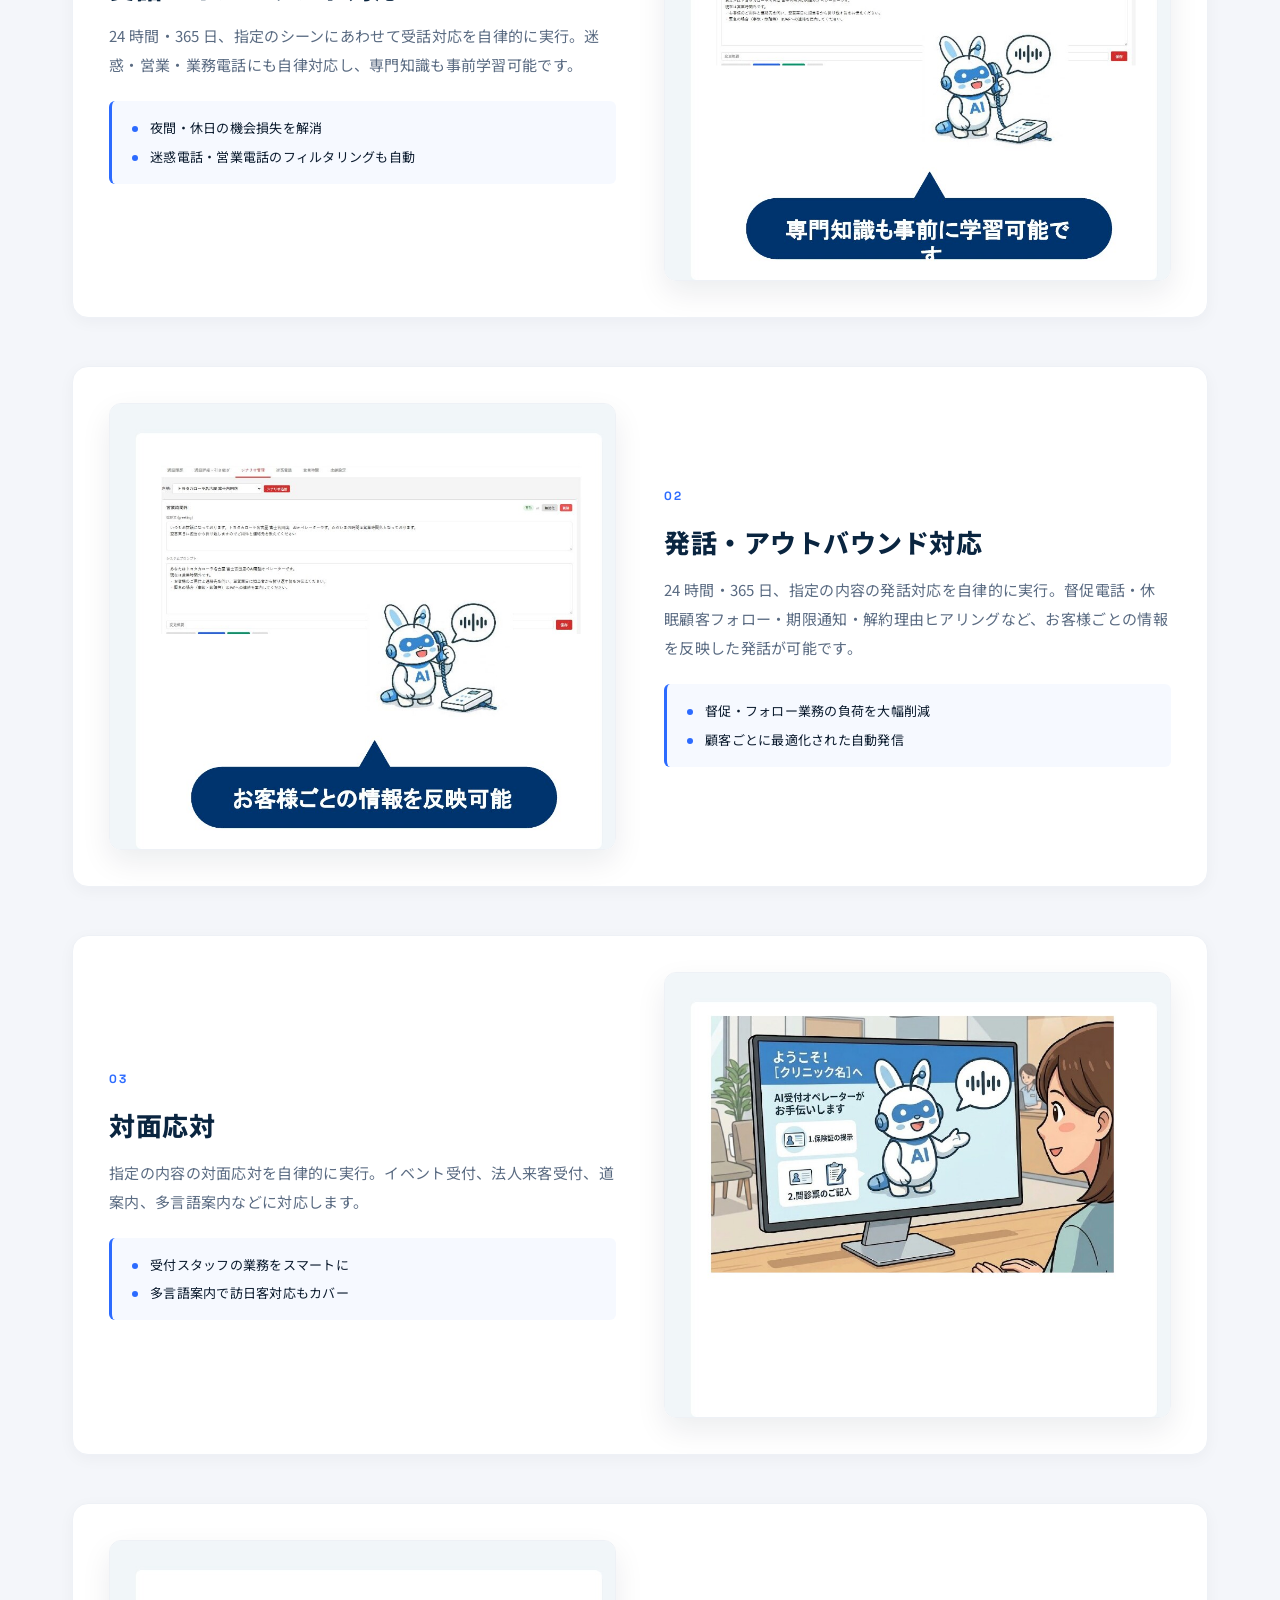
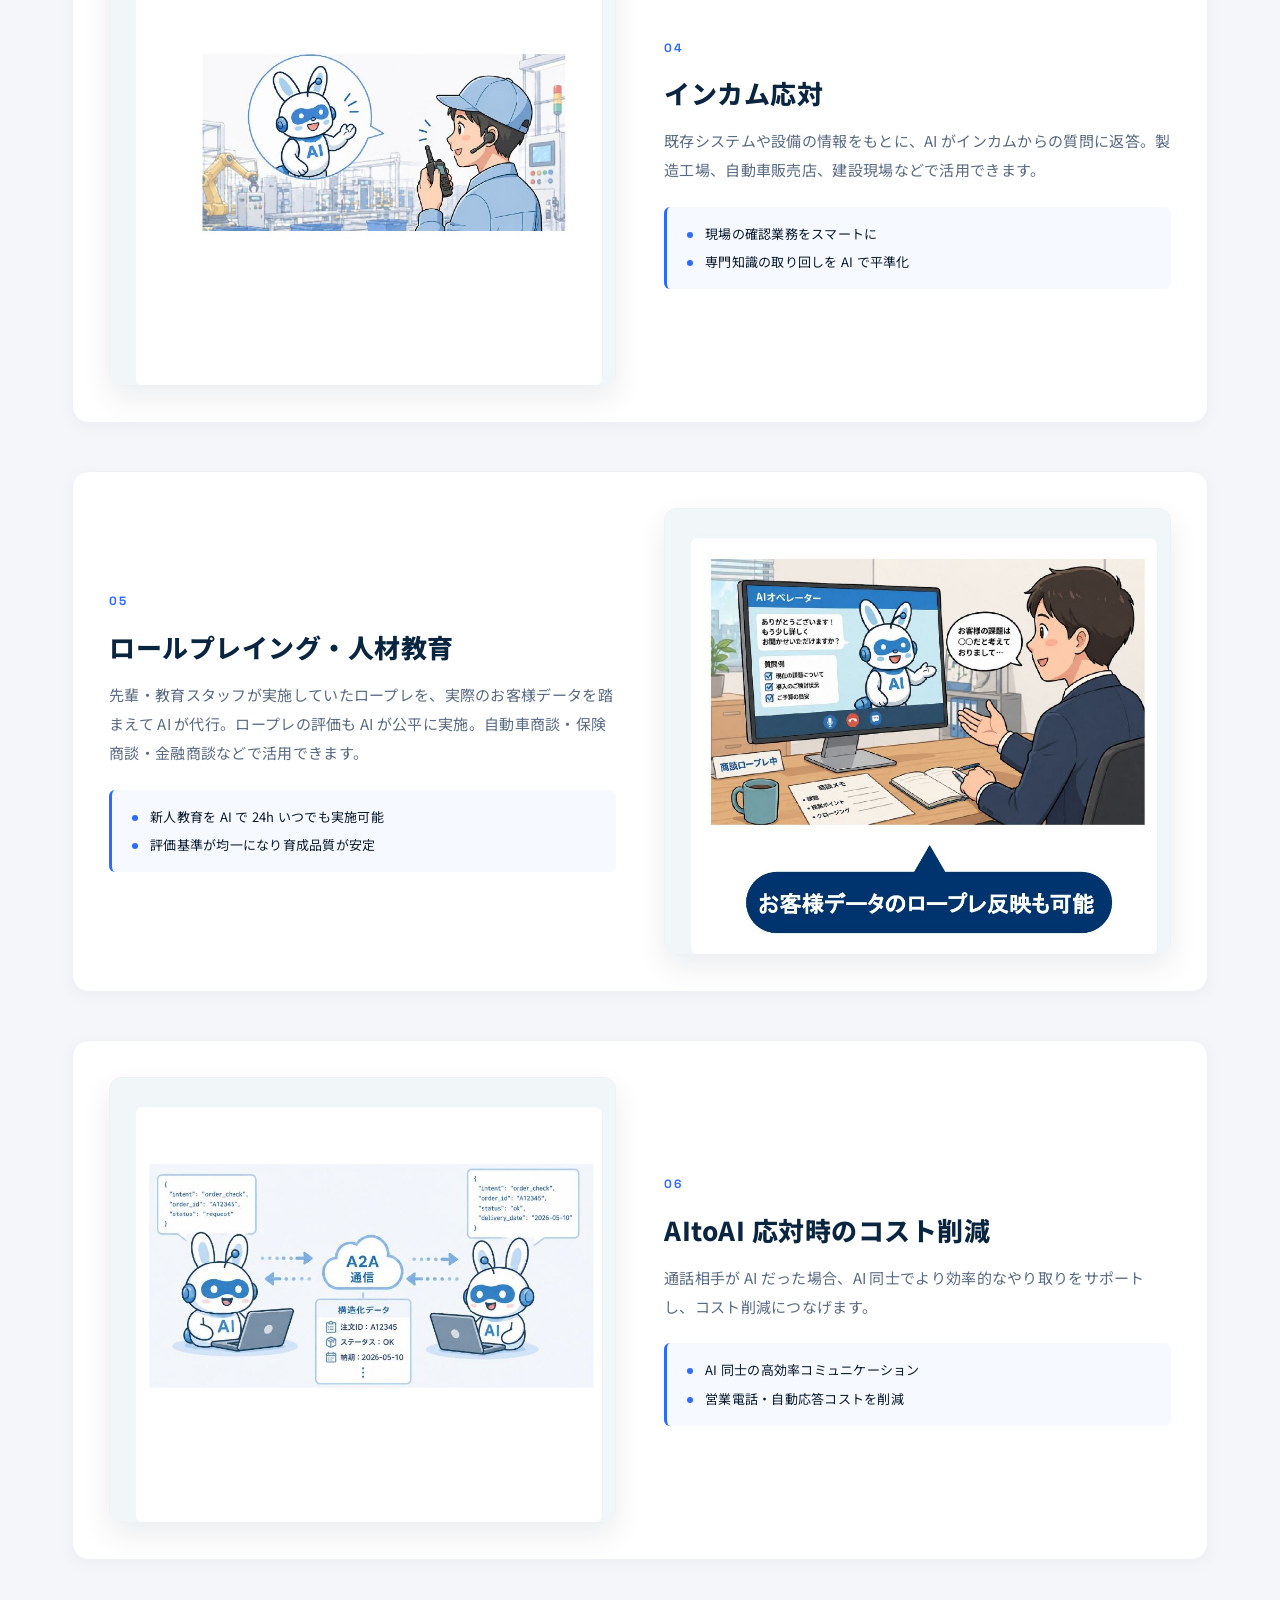
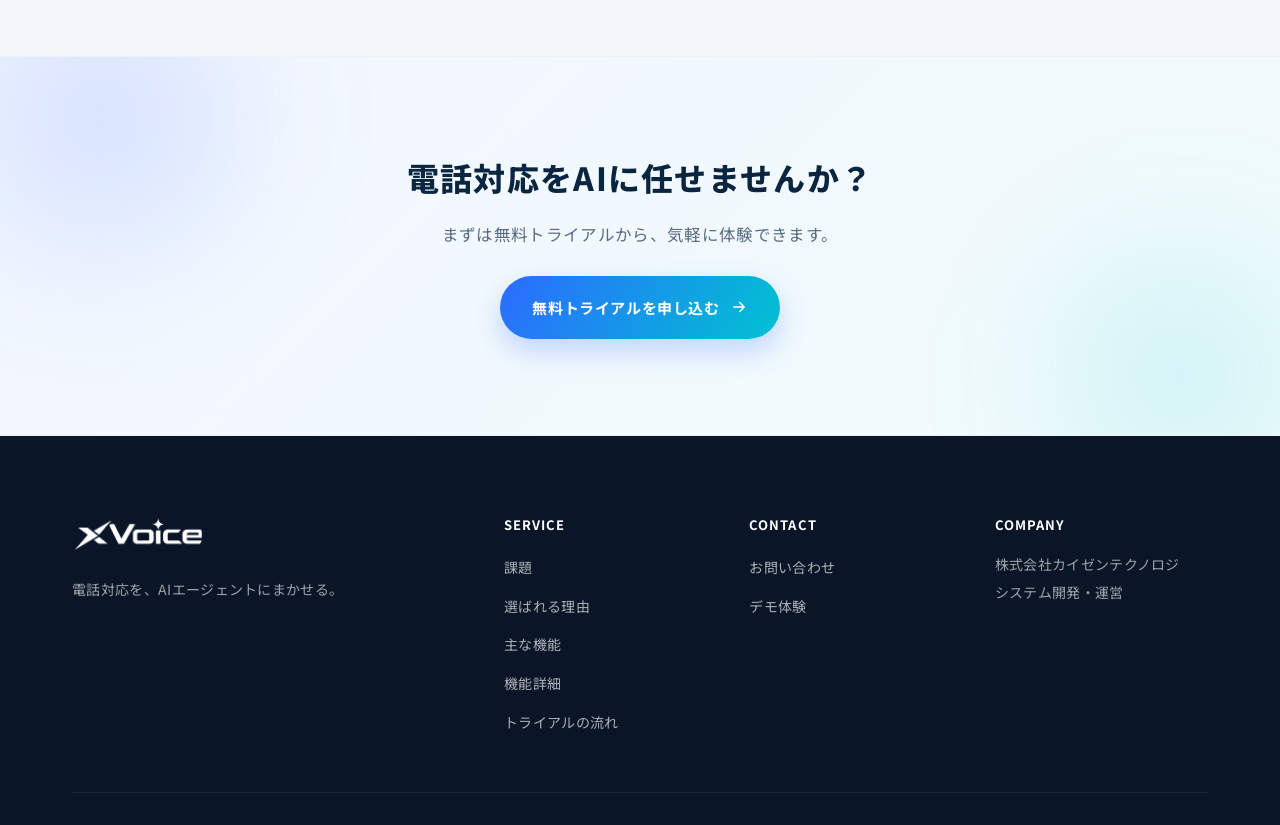
==== commit 14399f8f: "Tighten image crop (remove page numbers) + footer adjustments - 機能詳細ページの画像クロップ高を 1050 → 970 に縮小し、スライ" ====
--- a/features.html
+++ b/features.html
@@ -8,7 +8,7 @@
   <link rel="preconnect" href="https://fonts.googleapis.com">
   <link rel="preconnect" href="https://fonts.gstatic.com" crossorigin>
   <link href="https://fonts.googleapis.com/css2?family=Noto+Sans+JP:wght@400;500;700;800&family=Space+Grotesk:wght@500;600;700&display=swap" rel="stylesheet">
-  <link rel="stylesheet" href="style.css?v=38">
+  <link rel="stylesheet" href="style.css?v=39">
 </head>
 <body>
 
@@ -439,15 +439,9 @@
             <ul>
               <li><a href="index.html#issues">課題</a></li>
               <li><a href="index.html#reasons">選ばれる理由</a></li>
-              <li><a href="features.html">主な機能</a></li>
+              <li><a href="index.html#features">主な機能</a></li>
+              <li><a href="features.html">機能詳細</a></li>
               <li><a href="index.html#flow">トライアルの流れ</a></li>
-            </ul>
-          </div>
-          <div class="footer-col">
-            <h4>COMPANY</h4>
-            <ul class="footer-company">
-              <li>株式会社カイゼンテクノロジ</li>
-              <li>システム開発・運営</li>
             </ul>
           </div>
           <div class="footer-col">
@@ -457,6 +451,13 @@
               <li><a href="index.html#contact">デモ体験</a></li>
             </ul>
           </div>
+          <div class="footer-col">
+            <h4>COMPANY</h4>
+            <div class="footer-company">
+              <p>株式会社カイゼンテクノロジ</p>
+              <p>システム開発・運営</p>
+            </div>
+          </div>
         </div>
       </div>
     </div>
--- a/style.css
+++ b/style.css
@@ -2565,11 +2565,15 @@
 .footer-col a:hover { color: var(--color-cyan); }
 
 /* Footer company info — intentionally subdued */
+.footer-company p,
 .footer-company li {
   font-size: 14px;
   color: rgba(255, 255, 255, .6);
   line-height: 1.75;
-}
+  margin-bottom: 4px;
+}
+.footer-company p:last-child,
+.footer-company li:last-child { margin-bottom: 0; }
 .footer-company-note {
   font-size: 11.5px !important;
   color: rgba(255, 255, 255, .35) !important;
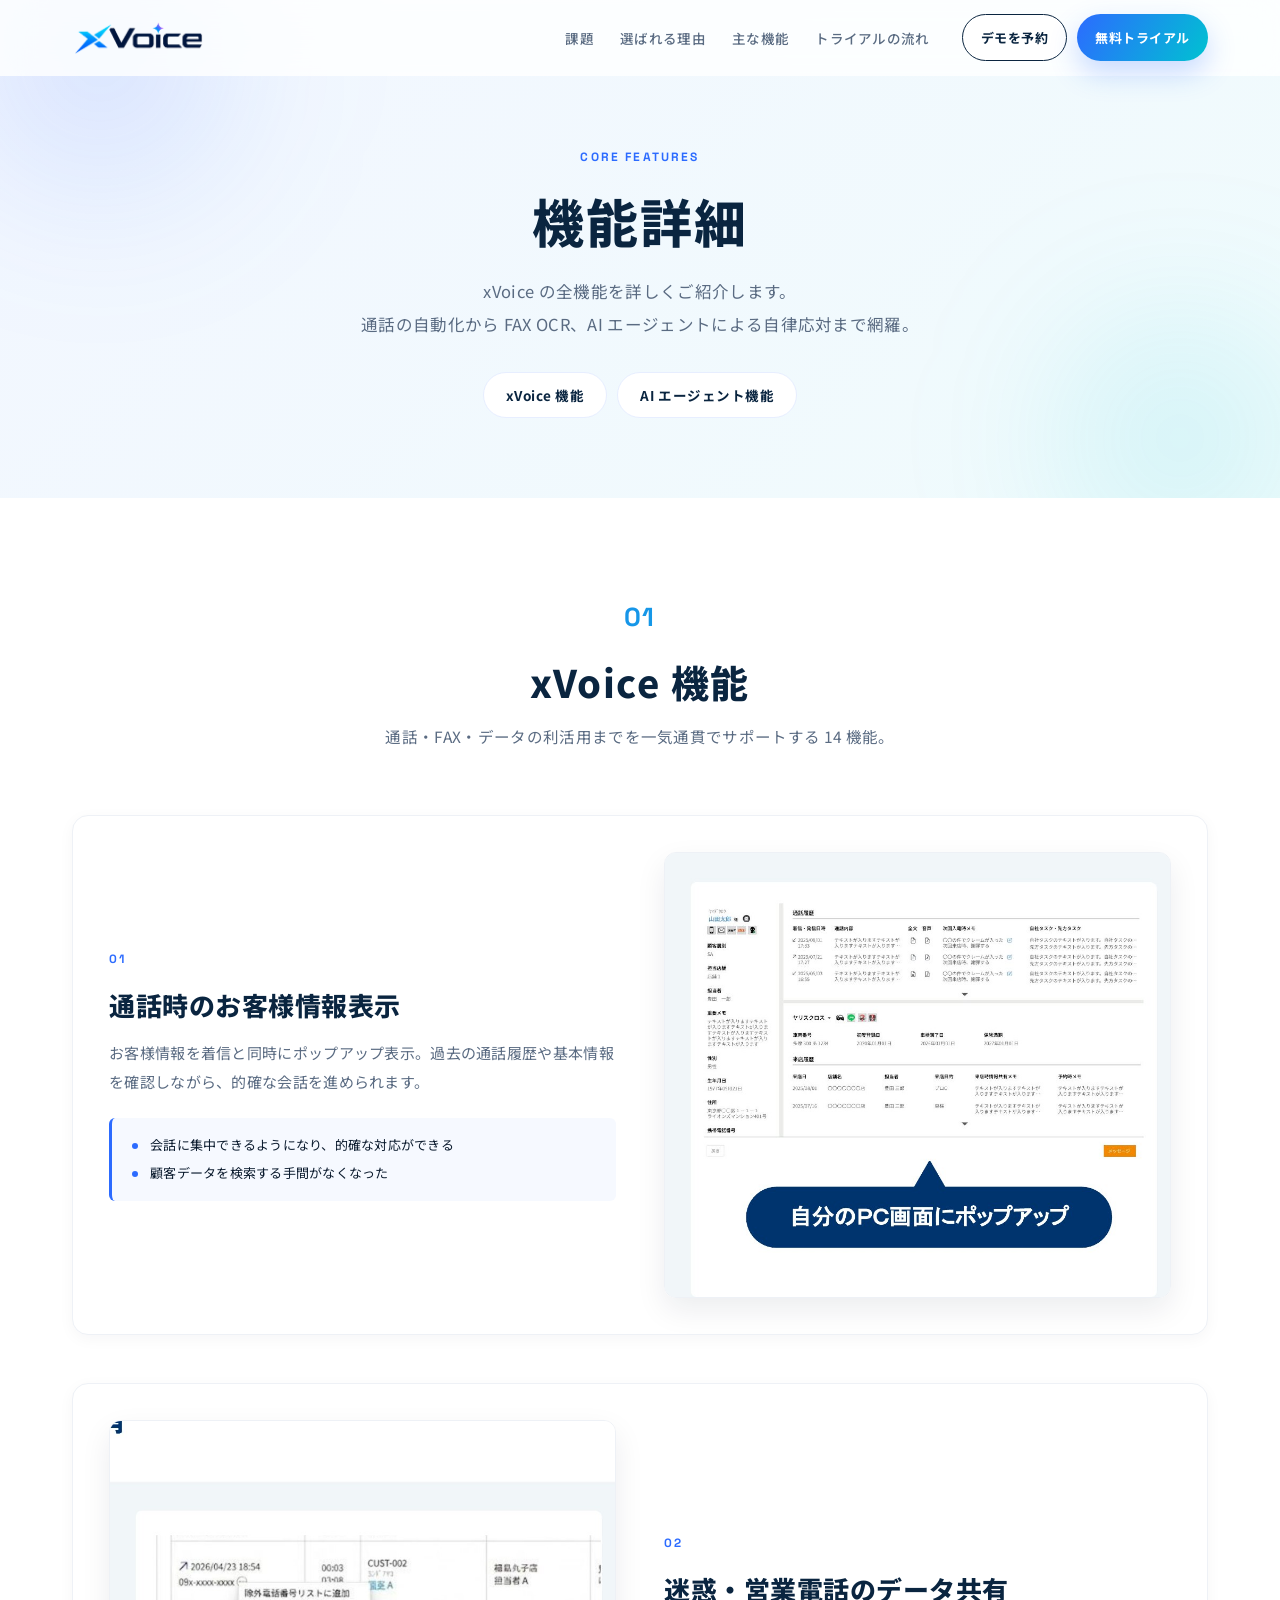
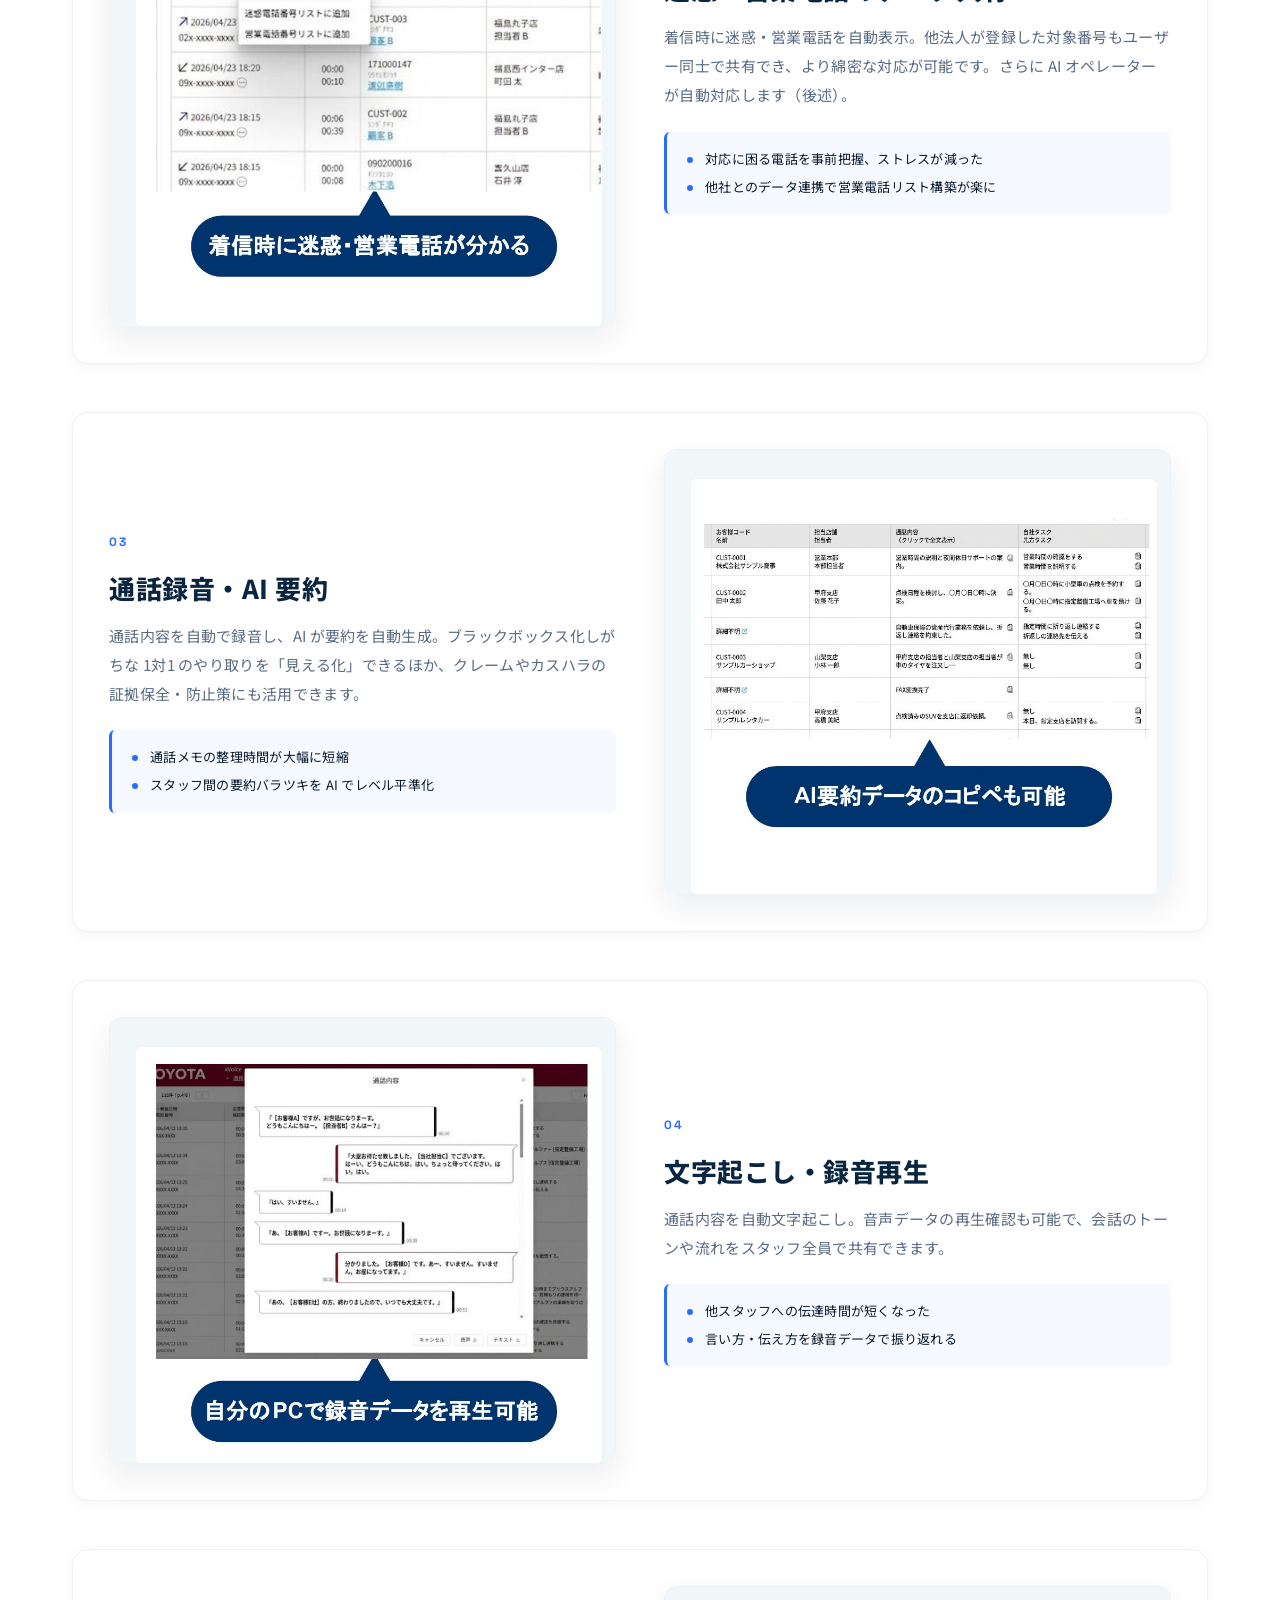
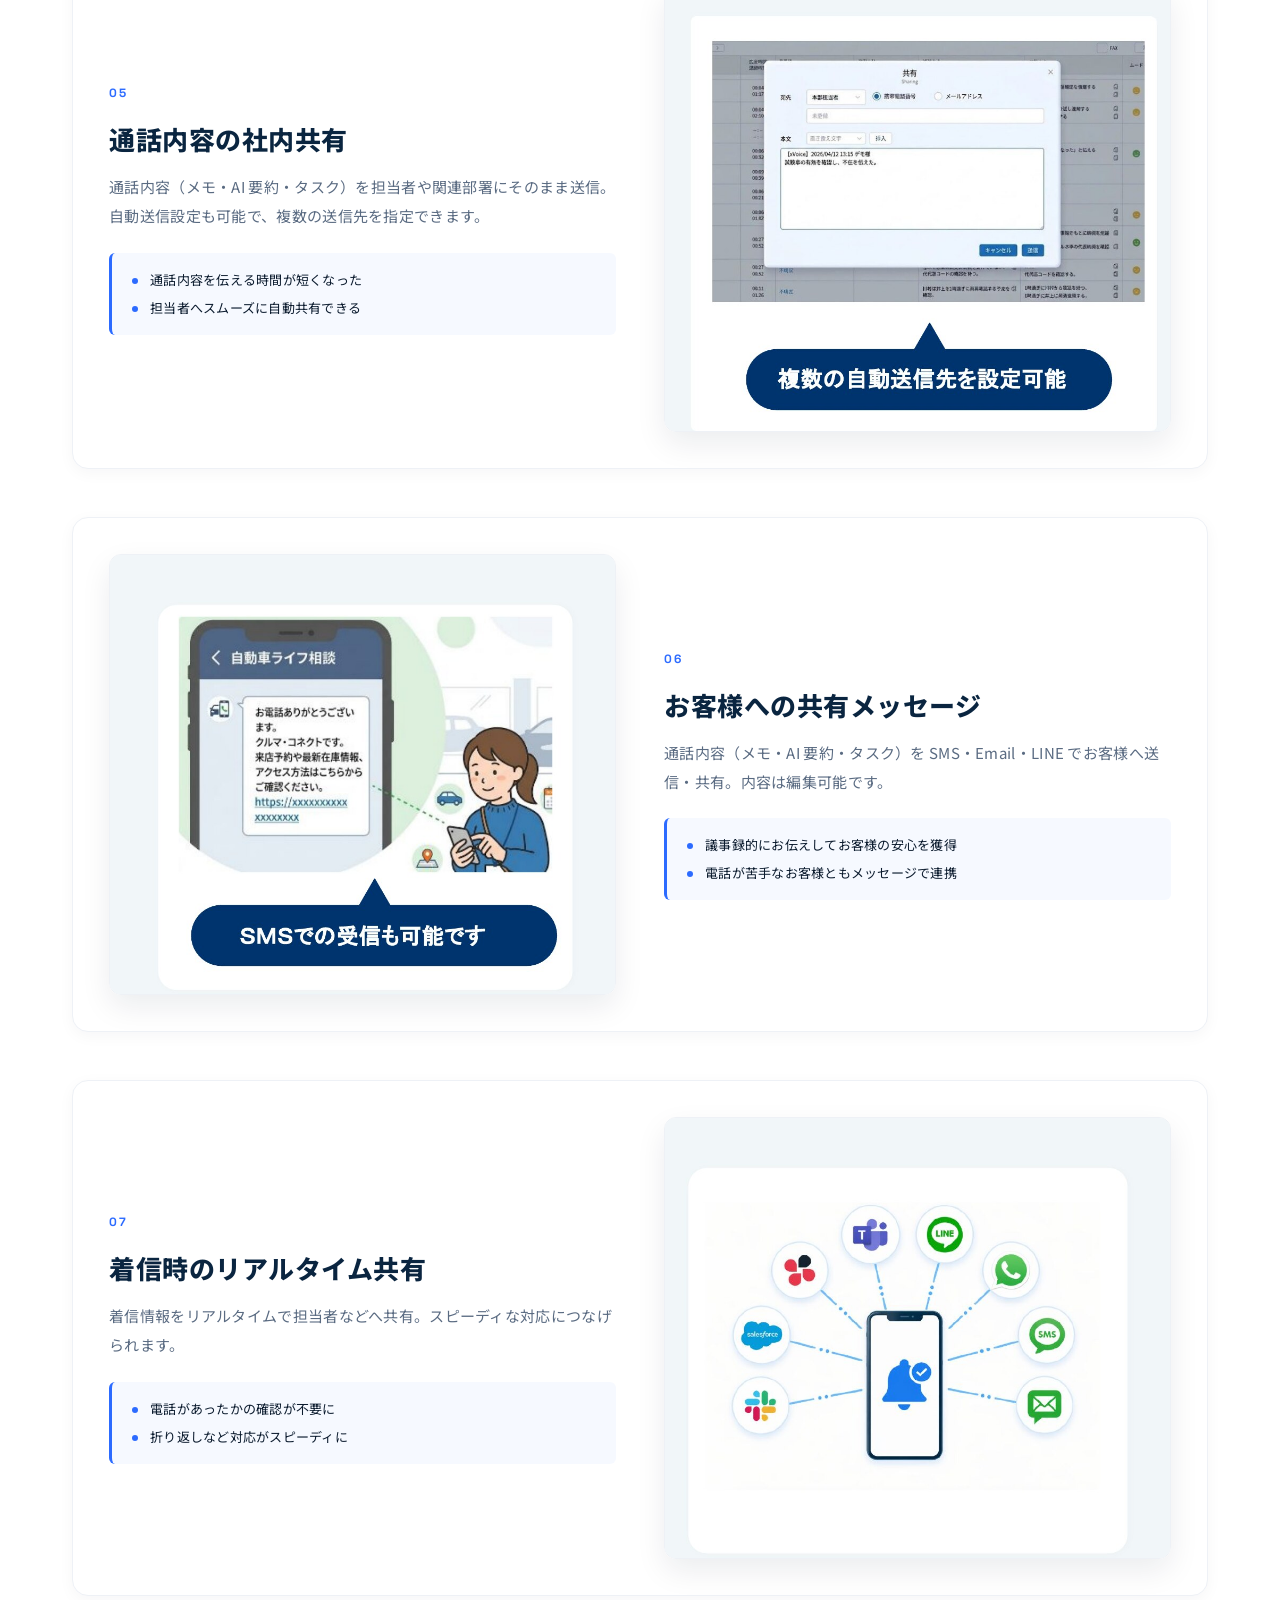
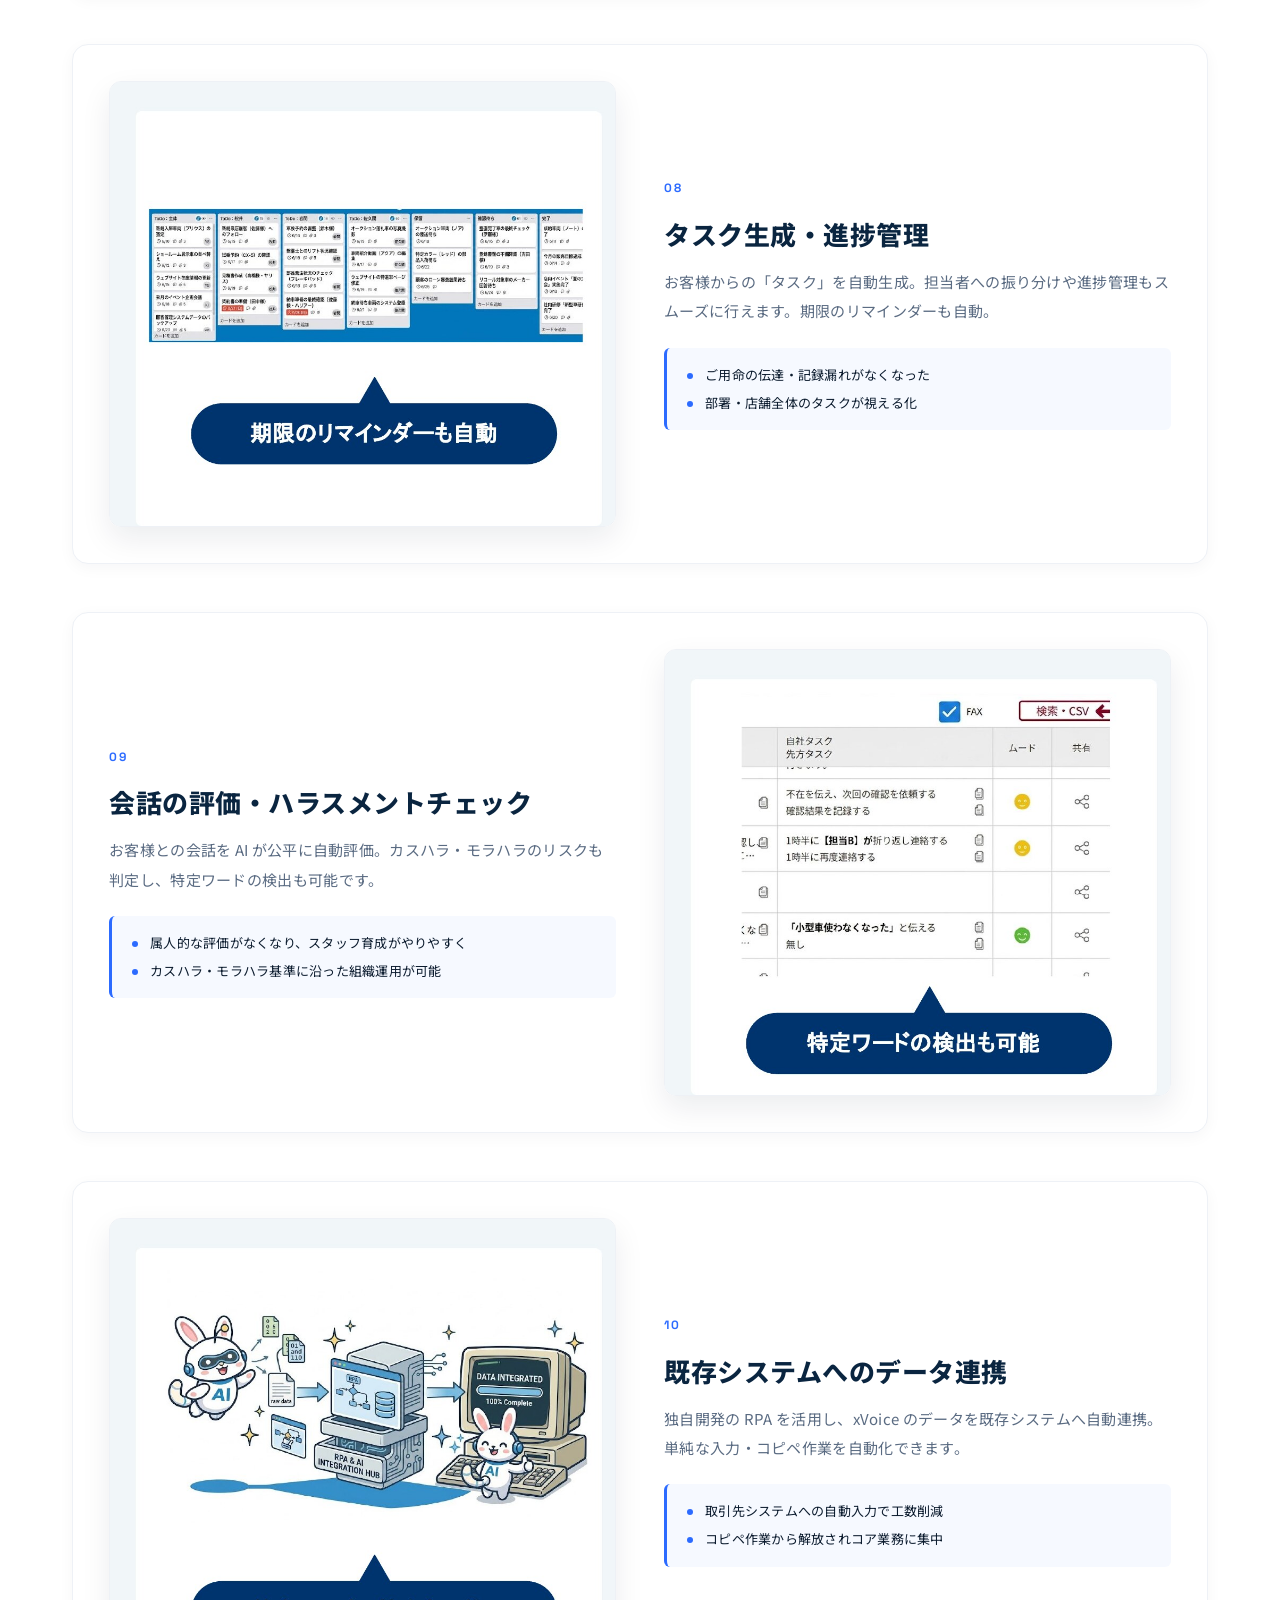
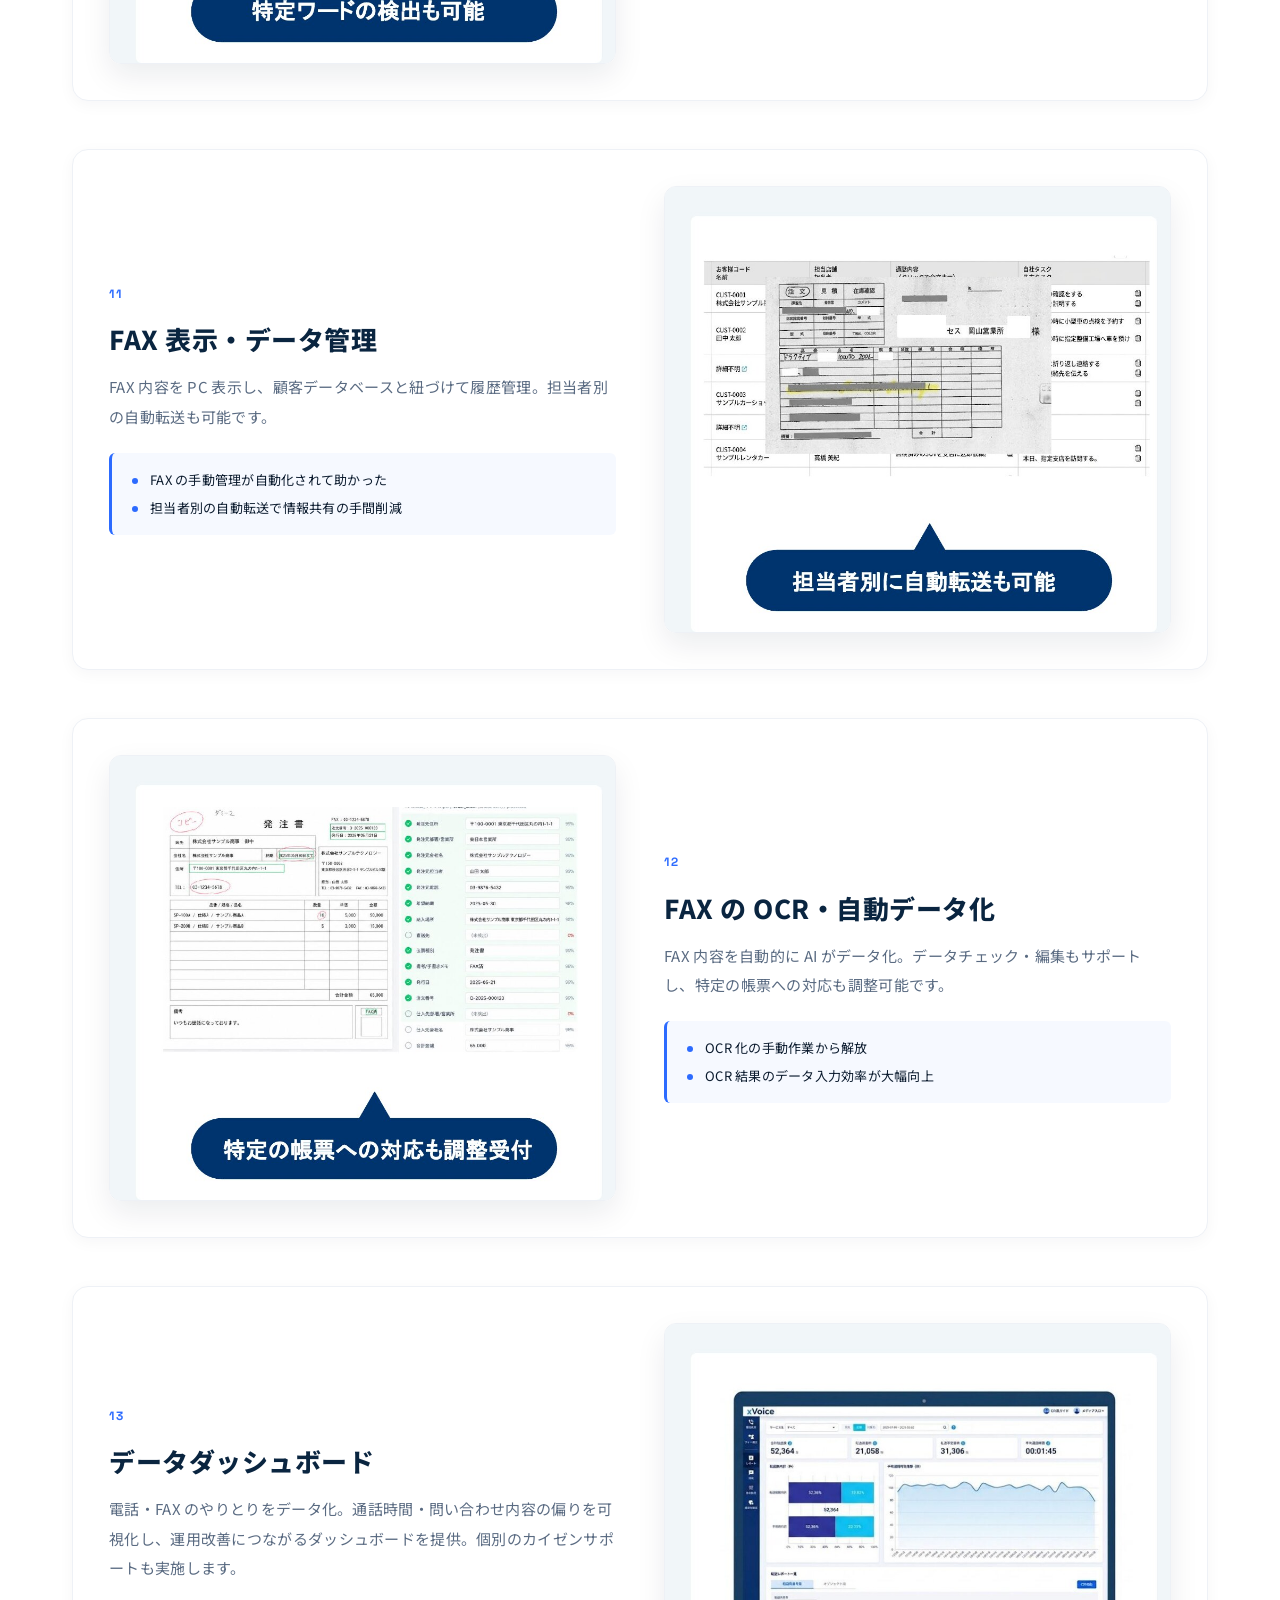
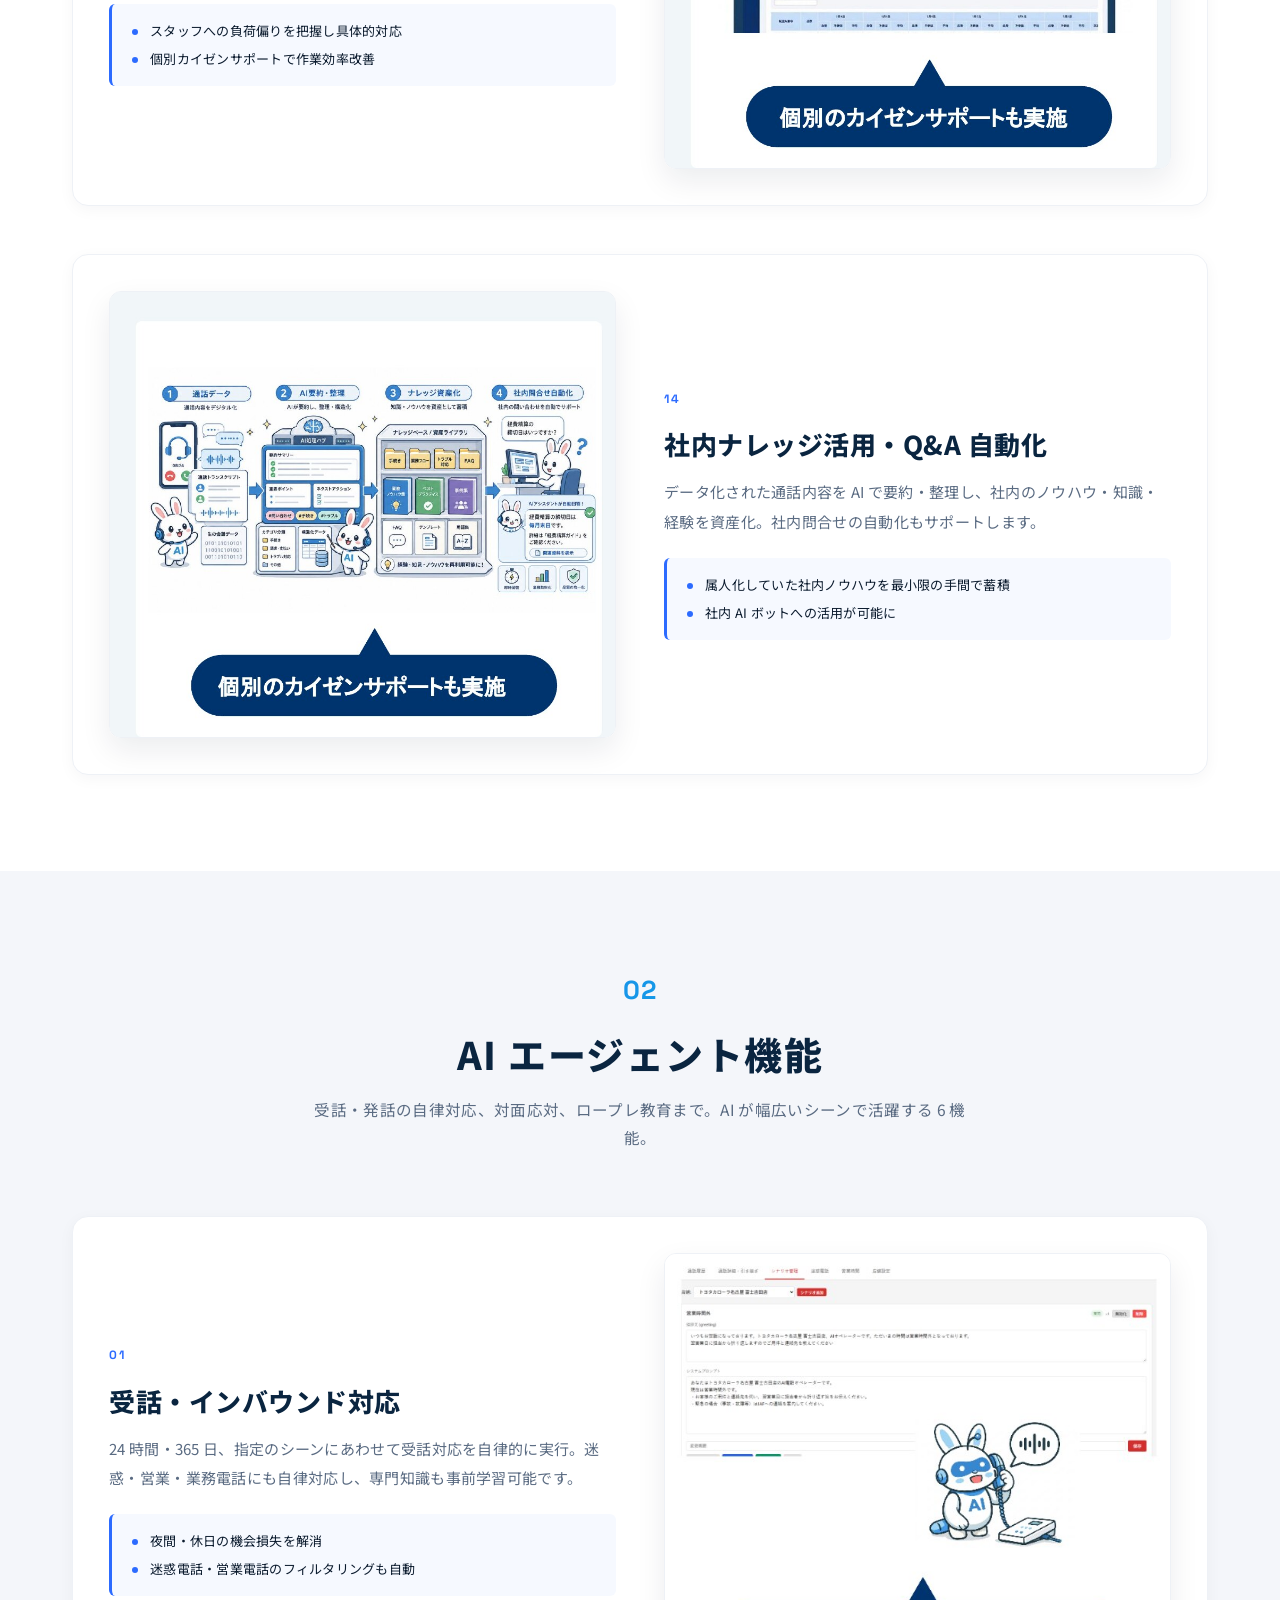
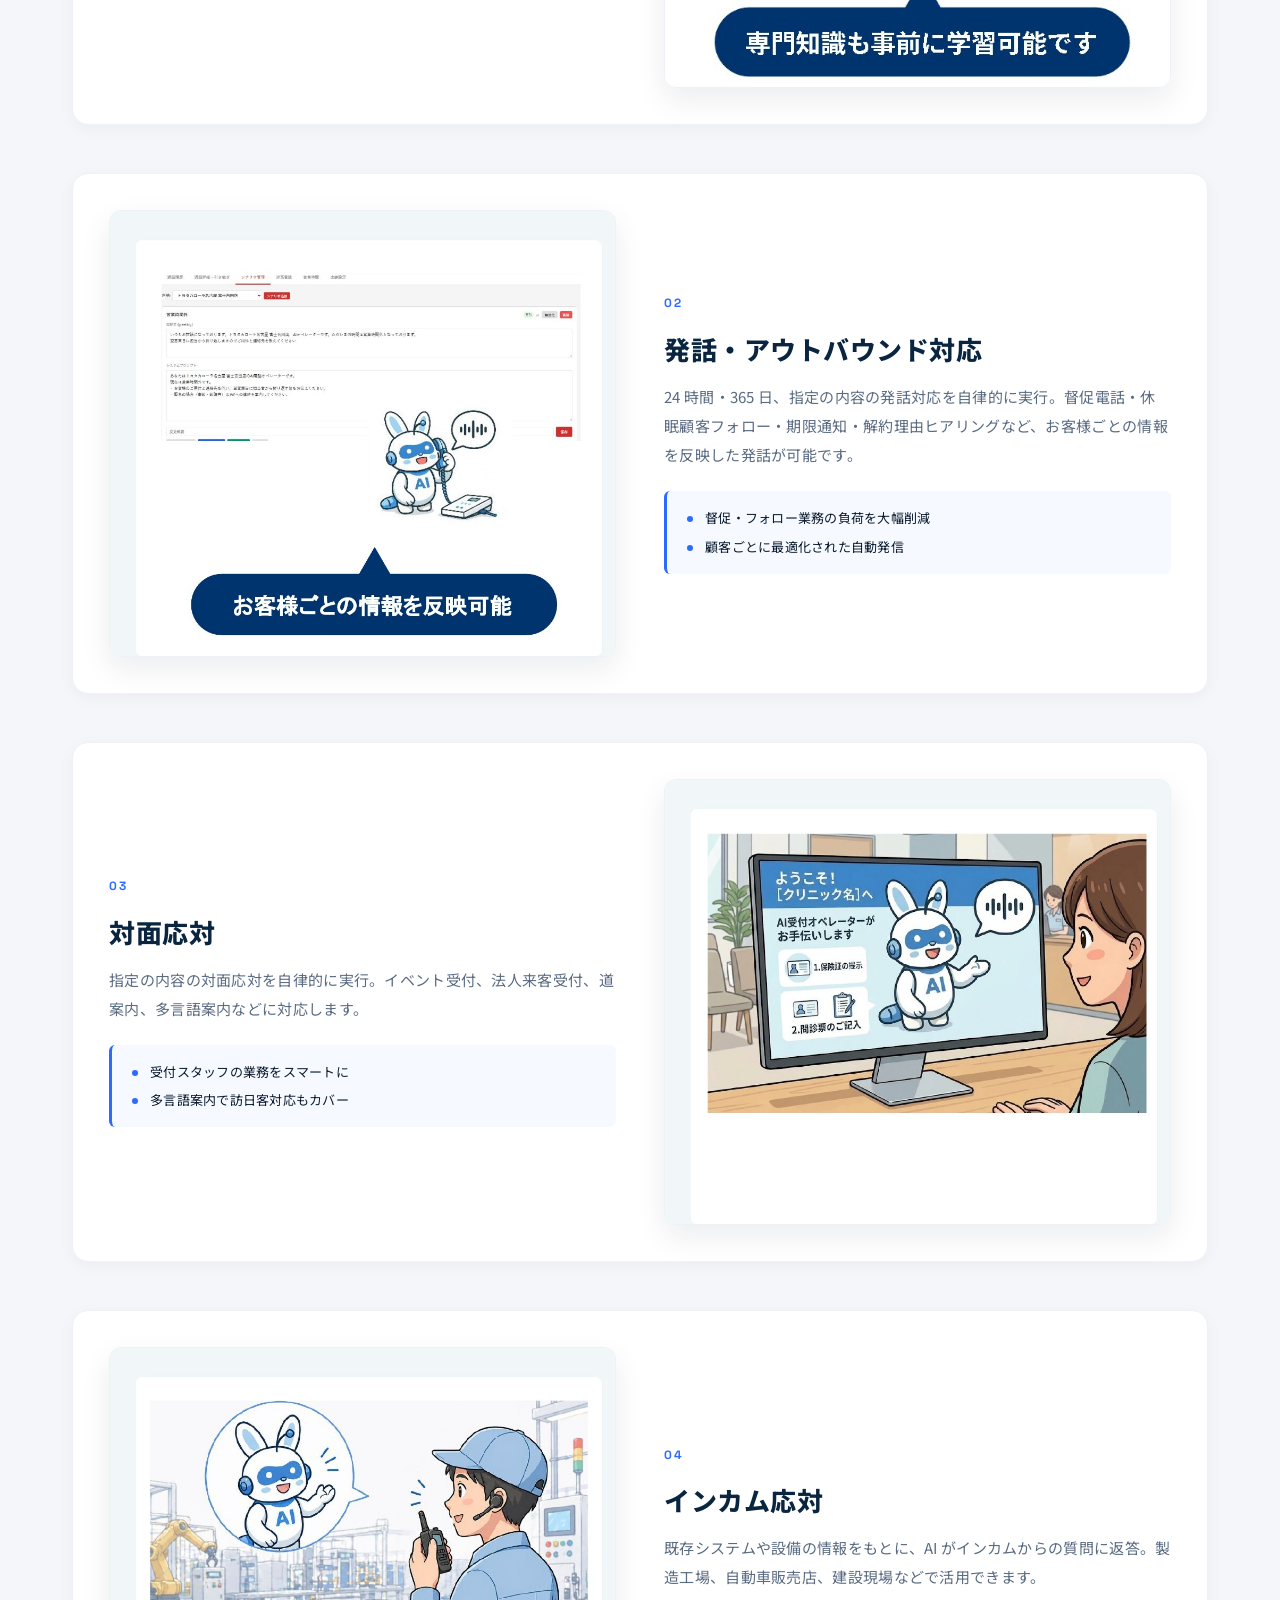
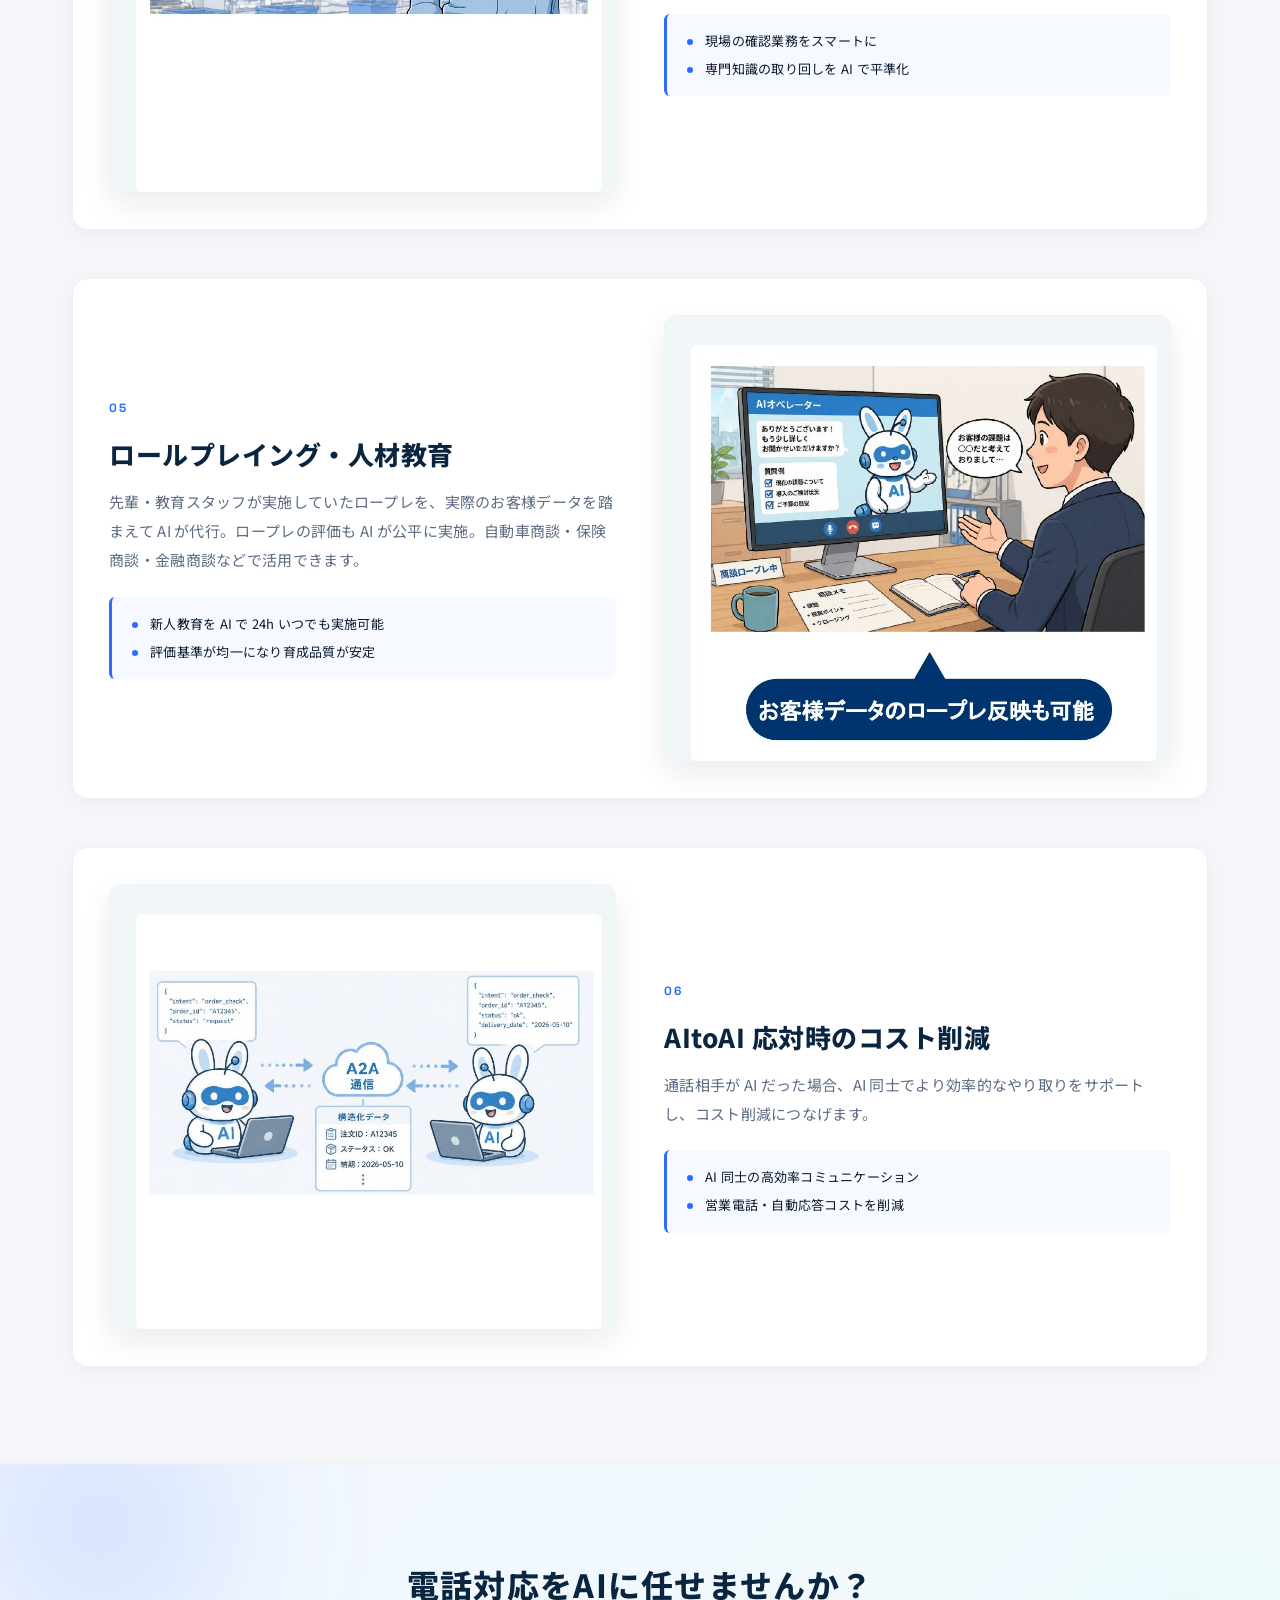
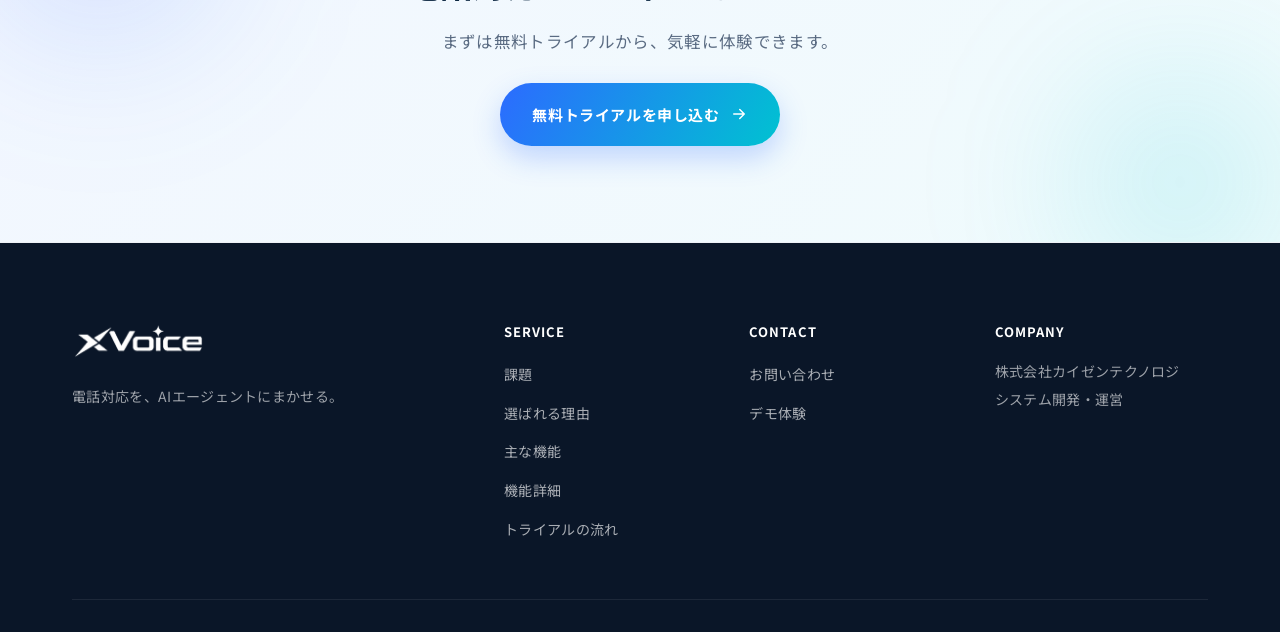
==== commit 51894ab3: "ISSUES/REASONS全面改訂、BENEFITS/SUPPORTを非表示化 ISSUES: - 4つ目のお悩みを「AIに詳しい人材がおらず、社内で進められない」に差し替え - 5つ目「AIの使い" ====
--- a/features.html
+++ b/features.html
@@ -22,9 +22,7 @@
       <ul class="nav-links">
         <li><a href="index.html#issues">課題</a></li>
         <li><a href="index.html#reasons">選ばれる理由</a></li>
-        <li><a href="index.html#benefits">できること</a></li>
         <li><a href="features.html">主な機能</a></li>
-        <li><a href="index.html#support">サポート</a></li>
         <li><a href="index.html#flow">トライアルの流れ</a></li>
       </ul>
 
@@ -46,9 +44,7 @@
     <ul>
       <li><a href="index.html#issues">課題</a></li>
       <li><a href="index.html#reasons">選ばれる理由</a></li>
-      <li><a href="index.html#benefits">できること</a></li>
       <li><a href="features.html">主な機能</a></li>
-      <li><a href="index.html#support">サポート</a></li>
       <li><a href="index.html#flow">トライアルの流れ</a></li>
     </ul>
     <div class="mobile-menu-cta">
--- a/style.css
+++ b/style.css
@@ -380,13 +380,15 @@
 
 .hero-inner {
   position: relative;
-  display: grid;
-  grid-template-columns: 1.05fr .95fr;
-  gap: 80px;
-  align-items: center;
-}
-
-.hero-content { max-width: 580px; }
+  display: block;
+  min-height: 540px;
+}
+
+.hero-content {
+  position: relative;
+  z-index: 2;
+  max-width: 560px;
+}
 
 .eyebrow {
   display: inline-flex;
@@ -432,11 +434,13 @@
 
 .hero-title {
   margin-top: 14px;
-  font-size: clamp(34px, 5vw, 60px);
+  font-size: clamp(26px, 2.9vw, 40px);
   font-weight: 800;
-  line-height: 1.35;
+  line-height: 1.45;
   letter-spacing: 0.02em;
   color: var(--color-primary);
+  word-break: keep-all;
+  overflow-wrap: anywhere;
 }
 .hero-title-em {
   background: var(--grad-accent);
@@ -497,11 +501,36 @@
   letter-spacing: 0.06em;
 }
 
-/* Hero Visual — A: Customer info auto-display */
+/* Hero Visual — illustration anchored top-right */
 .hero-visual {
-  position: relative;
-  height: 100%;
-}
+  position: absolute;
+  top: 0;
+  right: -2%;
+  width: 60%;
+  max-width: 780px;
+  z-index: 1;
+  pointer-events: none;
+}
+
+.hero-illustration {
+  position: relative;
+  width: 100%;
+  animation: heroFloat 6s ease-in-out infinite;
+}
+.hero-illustration img {
+  display: block;
+  width: 100%;
+  height: auto;
+  border-radius: var(--radius-lg, 20px);
+}
+@keyframes heroFloat {
+  0%, 100% { transform: translateY(0); }
+  50%      { transform: translateY(-8px); }
+}
+@media (prefers-reduced-motion: reduce) {
+  .hero-illustration { animation: none; }
+}
+
 .visual-card {
   position: relative;
   background: #fff;
@@ -951,14 +980,14 @@
 
 .issue-bridge {
   padding: 40px 48px;
-  background: var(--color-primary);
+  background: transparent;
   border-radius: var(--radius-lg);
   position: relative;
   overflow: hidden;
 }
 .issue-bridge p {
   font-size: clamp(15px, 1.7vw, 17px);
-  color: rgba(255, 255, 255, .9);
+  color: var(--color-text);
   line-height: 2;
   letter-spacing: 0.04em;
   text-align: center;
@@ -967,7 +996,6 @@
   display: inline-block;
   font-size: clamp(20px, 2.6vw, 28px);
   font-weight: 800;
-  color: #fff;
   letter-spacing: 0.06em;
   margin-bottom: 12px;
   background: var(--grad-accent);
@@ -980,9 +1008,25 @@
    REASONS
    ============================================================ */
 .reasons {
+  position: relative;
   padding: 140px 0;
   background: var(--color-bg);
-}
+  overflow: hidden;
+}
+.reasons::before {
+  content: "";
+  position: absolute;
+  inset: 0;
+  background-image:
+    linear-gradient(to right, rgba(11, 27, 46, .045) 1px, transparent 1px),
+    linear-gradient(to bottom, rgba(11, 27, 46, .045) 1px, transparent 1px);
+  background-size: 48px 48px;
+  mask-image: radial-gradient(ellipse at center, #000 35%, transparent 80%);
+  -webkit-mask-image: radial-gradient(ellipse at center, #000 35%, transparent 80%);
+  pointer-events: none;
+  z-index: 0;
+}
+.reasons .container { position: relative; z-index: 1; }
 
 .reason-hero {
   display: grid;
@@ -1737,12 +1781,10 @@
 }
 .features-cat + .features-cat { margin-top: 56px; }
 .features-all-cols {
-  display: grid;
-  grid-template-columns: 1fr 1fr;
-  gap: 40px;
-  align-items: start;
-}
-.features-all-cols .features-cat + .features-cat { margin-top: 0; }
+  display: flex;
+  flex-direction: column;
+  gap: 56px;
+}
 .features-cat-title {
   display: flex;
   align-items: baseline;
@@ -1767,15 +1809,15 @@
 }
 .features-grid {
   display: grid;
-  grid-template-columns: 1fr;
-  gap: 8px;
-}
-/* xVoice category (first column in 2-col layout) has 14 items — split internally into 2 sub-cols */
-.features-all-cols .features-cat:first-child .features-grid {
-  grid-template-columns: 1fr 1fr;
+  grid-template-columns: repeat(3, 1fr);
+  gap: 10px;
 }
 .features-grid li {
-  padding: 12px 16px;
+  display: grid;
+  grid-template-columns: 36px 1fr;
+  gap: 12px;
+  align-items: start;
+  padding: 12px 14px;
   background: #fff;
   border: 1px solid var(--color-border-soft);
   border-radius: var(--radius);
@@ -1786,6 +1828,24 @@
   border-color: var(--color-accent-soft);
   box-shadow: var(--shadow-sm);
 }
+.features-grid-icon {
+  width: 36px;
+  height: 36px;
+  display: inline-flex;
+  align-items: center;
+  justify-content: center;
+  border-radius: 10px;
+  background: linear-gradient(135deg, rgba(44, 107, 255, .1), rgba(0, 194, 209, .1));
+  color: var(--color-accent);
+  flex-shrink: 0;
+  transition: background-color .3s var(--ease-out), color .3s var(--ease-out);
+}
+.features-grid-icon svg { width: 18px; height: 18px; }
+.features-grid li:hover .features-grid-icon {
+  background: var(--grad-accent);
+  color: #fff;
+}
+.features-grid-body { min-width: 0; }
 .features-grid h5 {
   font-size: 14px;
   font-weight: 800;
@@ -2030,17 +2090,19 @@
 }
 
 @media (max-width: 1024px) {
-  .features-all-cols { gap: 32px; }
+  .features-all-cols { gap: 40px; }
+  .features-grid { grid-template-columns: repeat(2, 1fr); }
 }
 @media (max-width: 750px) {
   .features-all { margin-top: 64px; padding-top: 56px; }
   .features-all-title { font-size: 22px; }
-  .features-all-cols { grid-template-columns: 1fr; gap: 40px; }
+  .features-all-cols { gap: 40px; }
   .features-cat-title { font-size: 16px; gap: 10px; margin-bottom: 14px; padding-bottom: 10px; }
   .features-cat-num { font-size: 22px; }
-  .features-grid { gap: 8px; }
-  .features-all-cols .features-cat:first-child .features-grid { grid-template-columns: 1fr; }
-  .features-grid li { padding: 12px 14px; }
+  .features-grid { grid-template-columns: 1fr; gap: 8px; }
+  .features-grid li { padding: 11px 12px; grid-template-columns: 32px 1fr; gap: 10px; }
+  .features-grid-icon { width: 32px; height: 32px; border-radius: 8px; }
+  .features-grid-icon svg { width: 16px; height: 16px; }
   .features-grid h5 { font-size: 13.5px; margin-bottom: 3px; }
   .features-grid p { font-size: 12px; }
   .features-all-cta { margin-top: 32px; }
@@ -2630,7 +2692,9 @@
 @media (max-width: 1201px) {
   .container { padding-left: 3%; padding-right: 3%; }
   .nav { padding: 0 3%; }
-  .hero-inner { gap: 48px; }
+  .hero-content { max-width: 480px; }
+  .hero-title { font-size: clamp(26px, 3.2vw, 38px); }
+  .hero-visual { width: 55%; right: -2%; max-width: 600px; top: 0; }
   .hero-meta { gap: 32px; }
   .feature-row { gap: 56px; }
 
@@ -2673,9 +2737,9 @@
 
   /* Hero */
   .hero { padding: calc(var(--header-h) + 16px) 0 80px; }
-  .hero-inner { grid-template-columns: 1fr; gap: 56px; }
-  .hero-content { max-width: none; }
-  .hero-title { font-size: clamp(32px, 9vw, 42px); }
+  .hero-inner { display: flex; flex-direction: column; gap: 32px; min-height: 0; }
+  .hero-content { max-width: none; order: 2; }
+  .hero-title { font-size: clamp(28px, 7.5vw, 38px); }
   .hero-lead { font-size: 15px; }
   .hero-cta { flex-direction: column; align-items: stretch; }
   .hero-cta .btn { width: 100%; }
@@ -2684,10 +2748,17 @@
   .hero-meta .hero-num { font-size: 28px; }
   .hero-meta span { font-size: 11px; }
   .hero-visual {
-    min-height: auto;
-    display: flex;
-    flex-direction: column;
-    gap: 16px;
+    position: static;
+    transform: none;
+    width: 100%;
+    max-width: none;
+    right: auto;
+    order: 1;
+  }
+  .hero-illustration img {
+    -webkit-mask-image: none;
+            mask-image: none;
+    opacity: 1;
   }
   .visual-card { position: static; }
   .visual-main { inset: auto; }
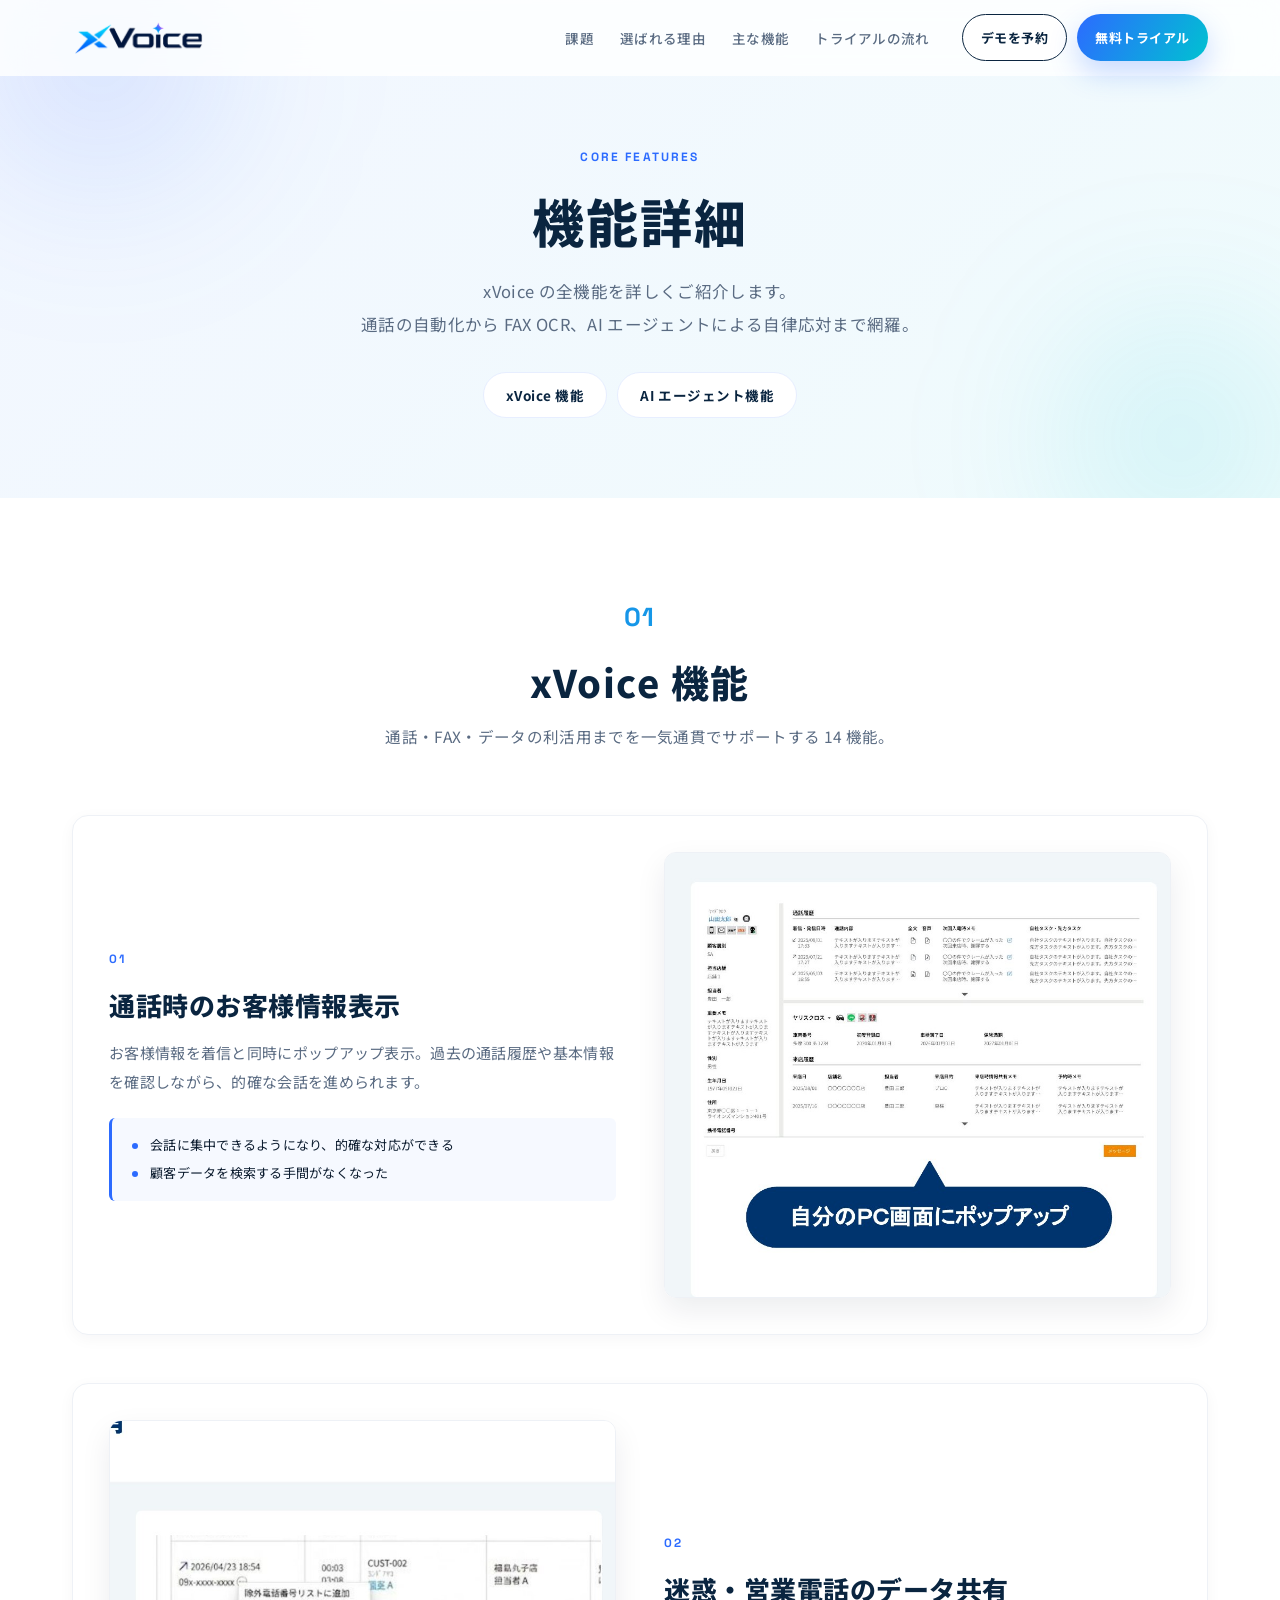
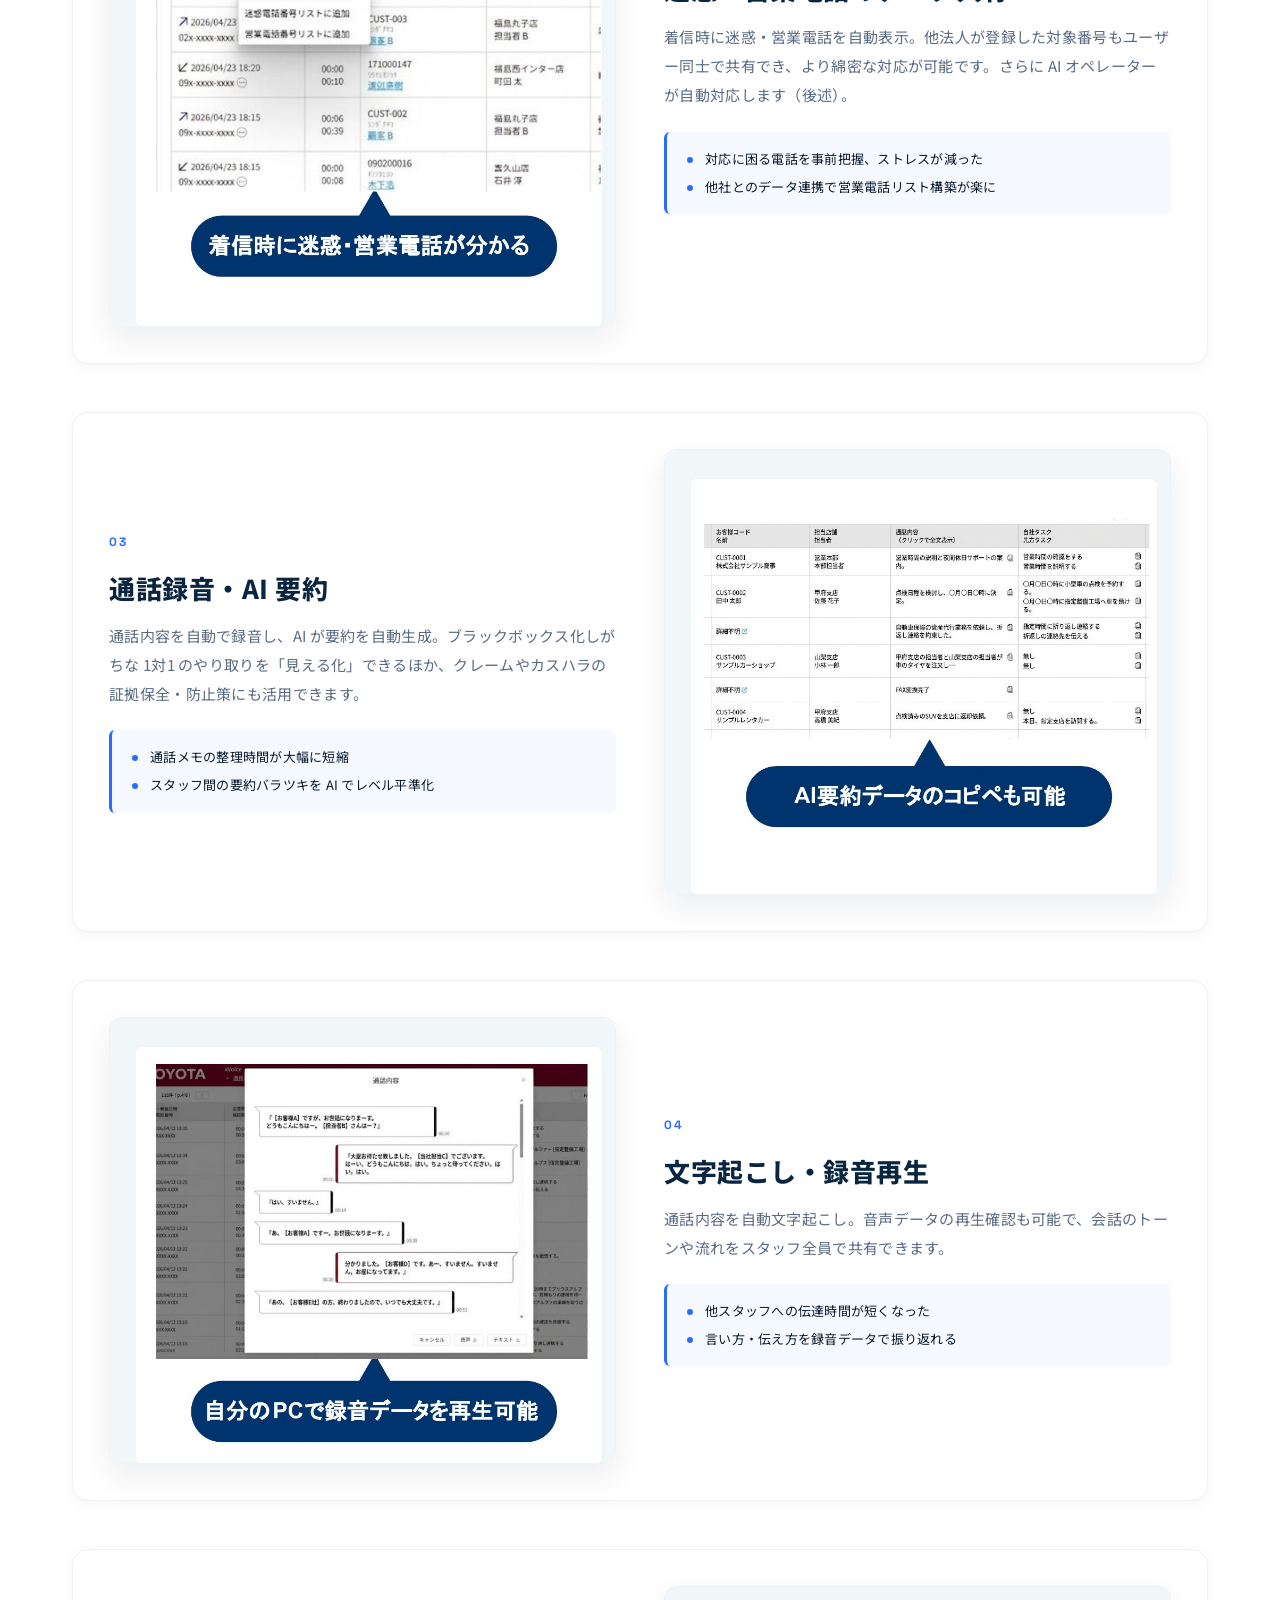
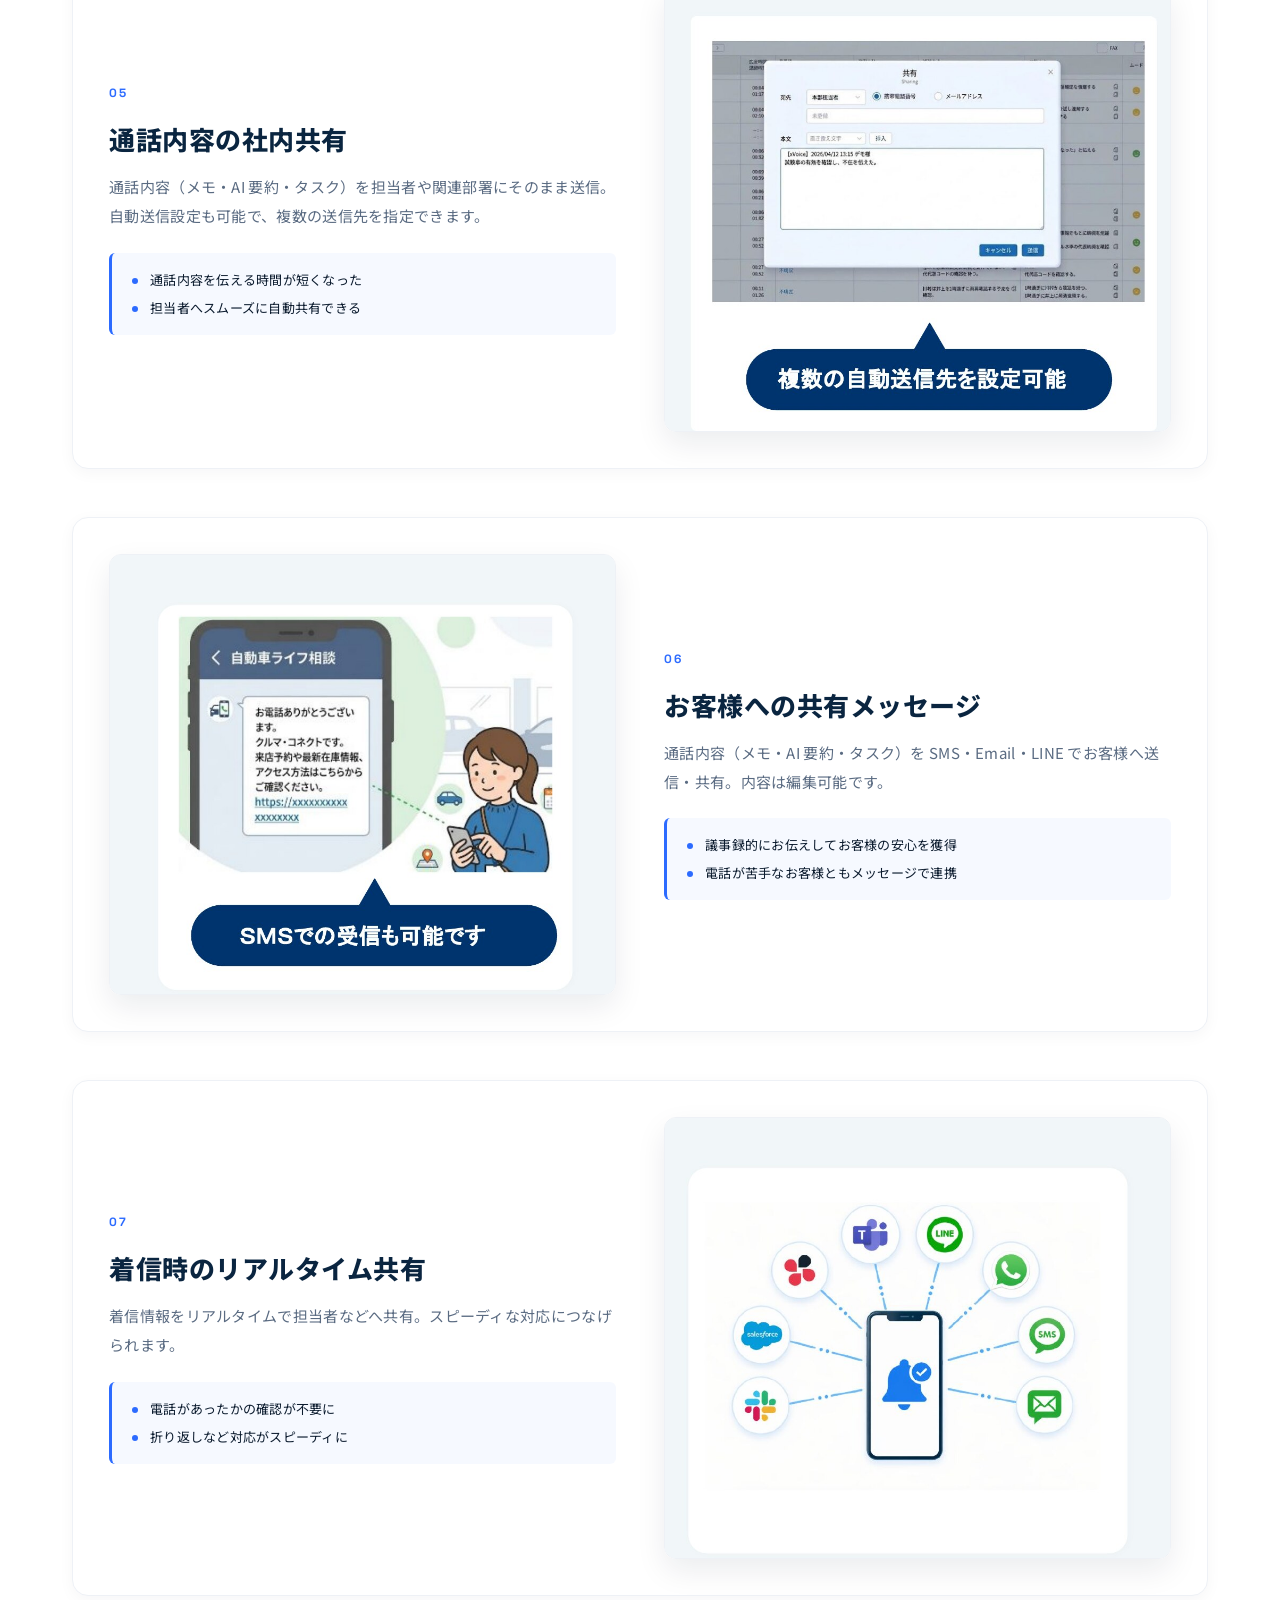
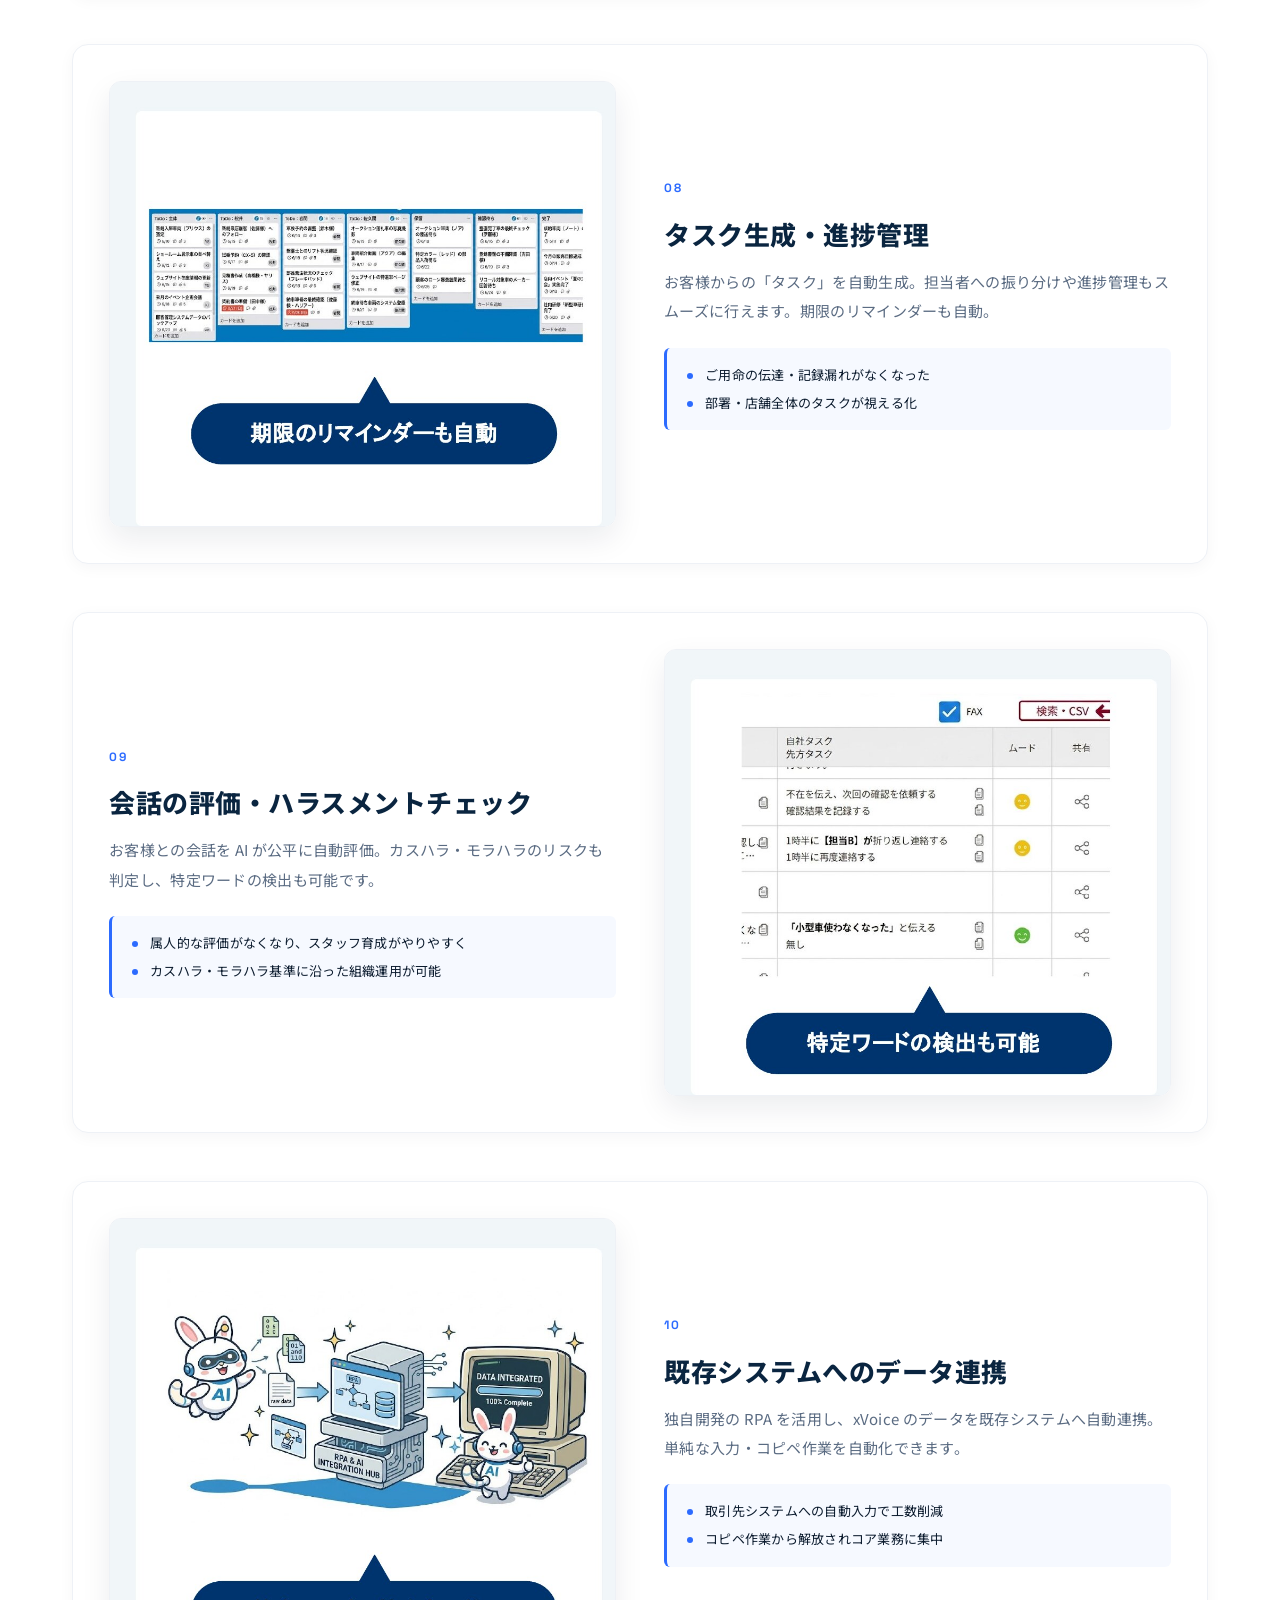
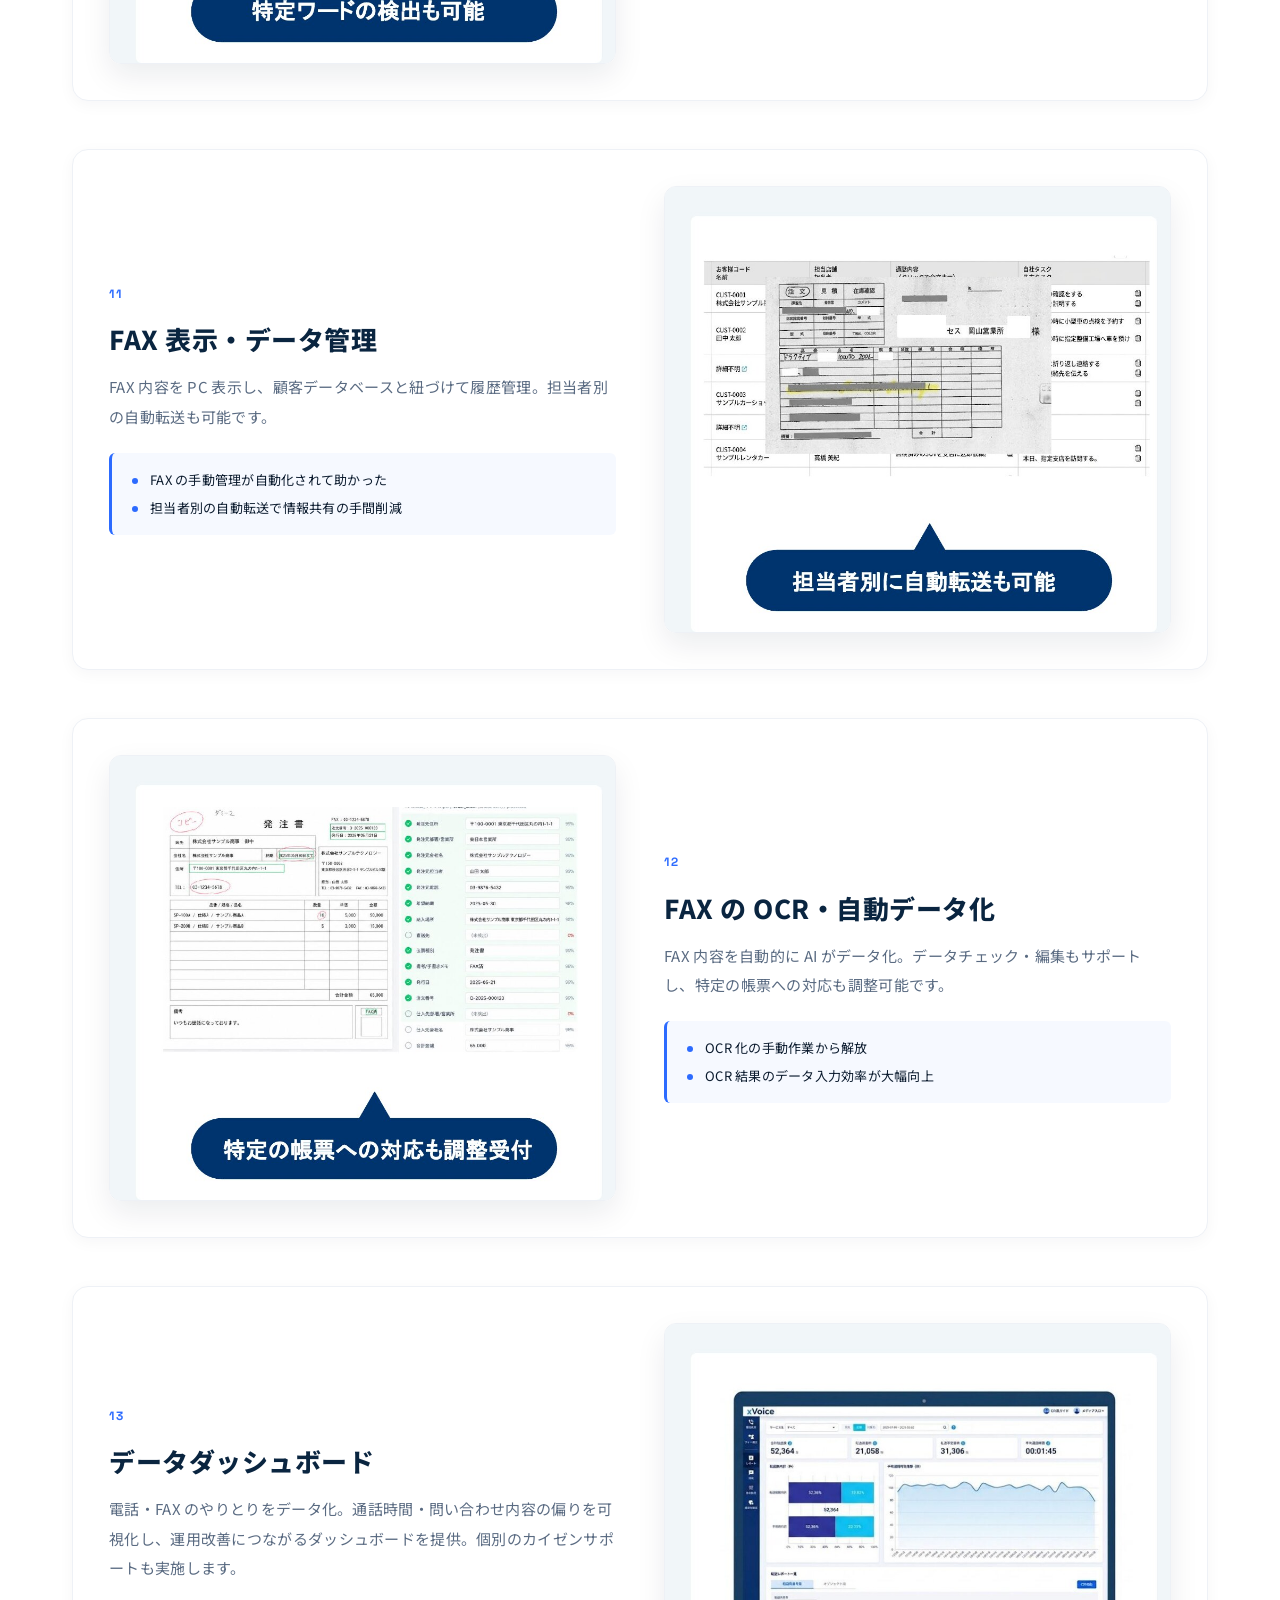
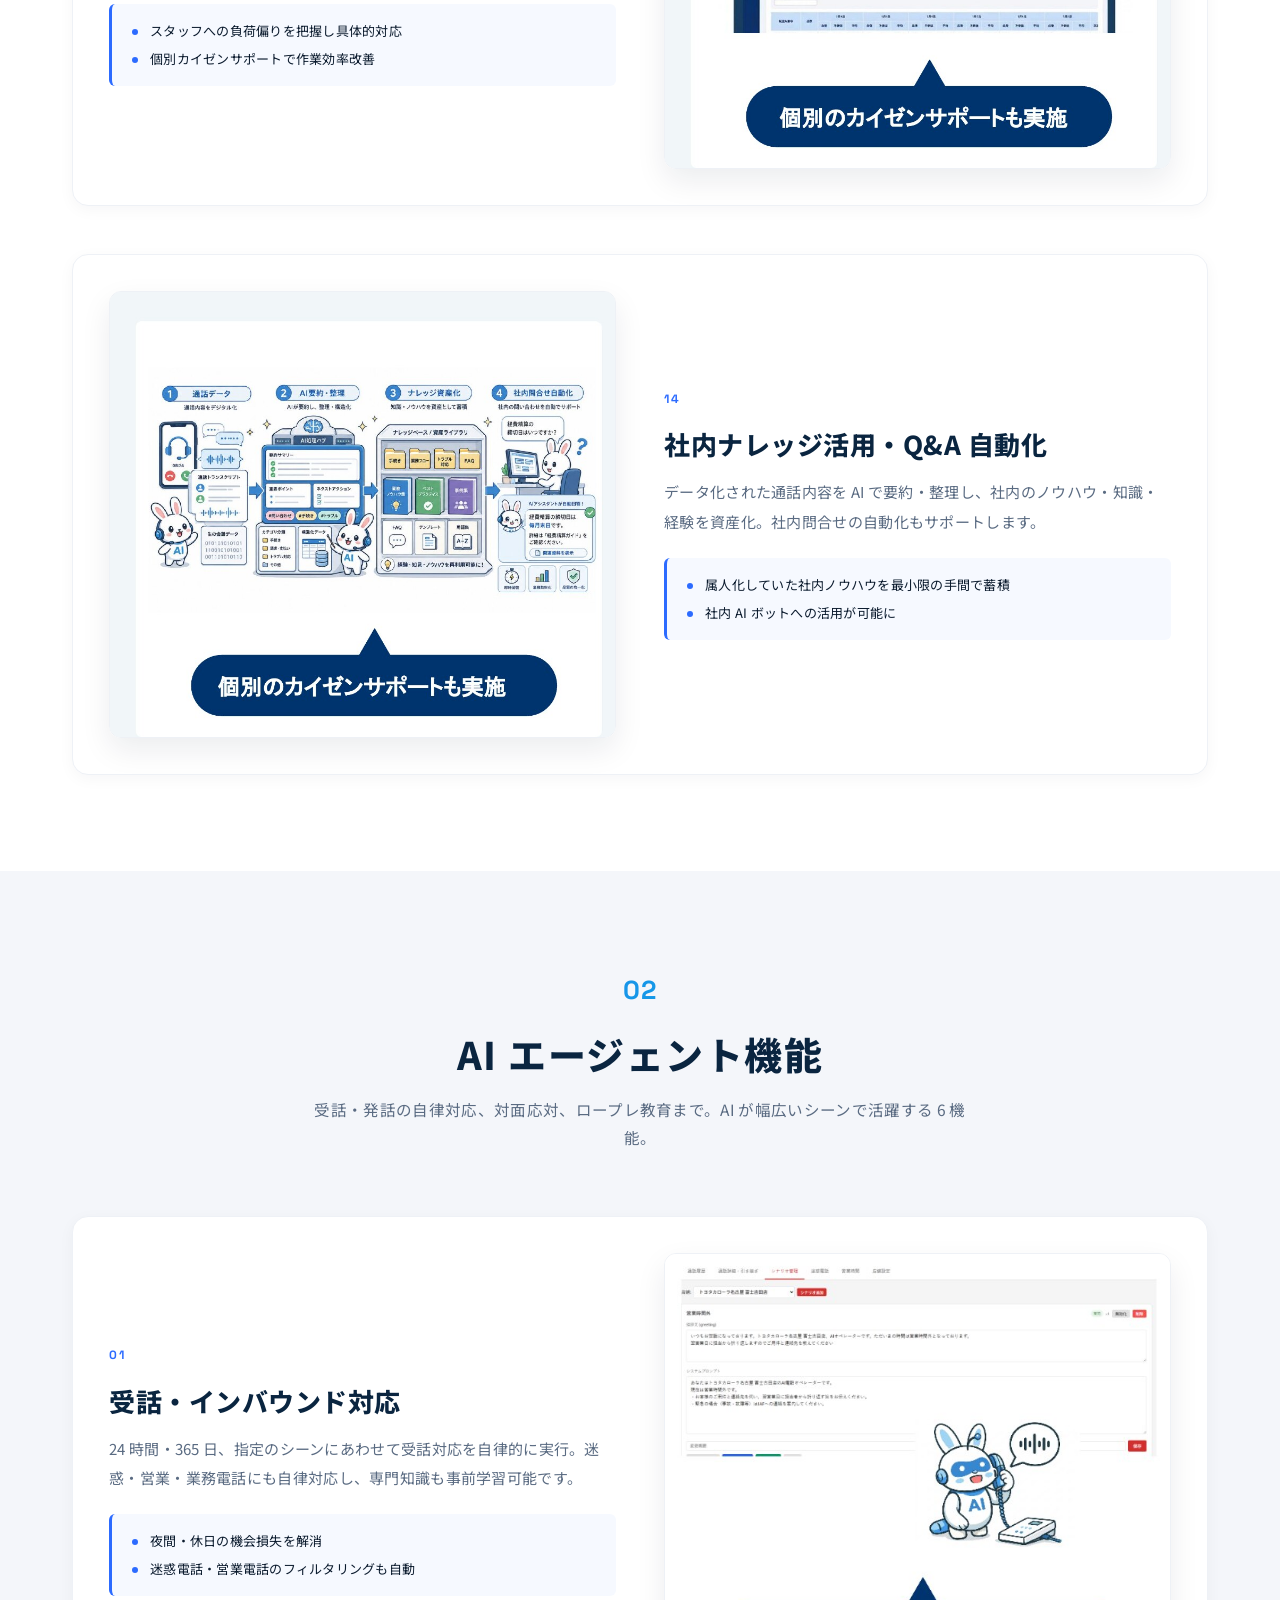
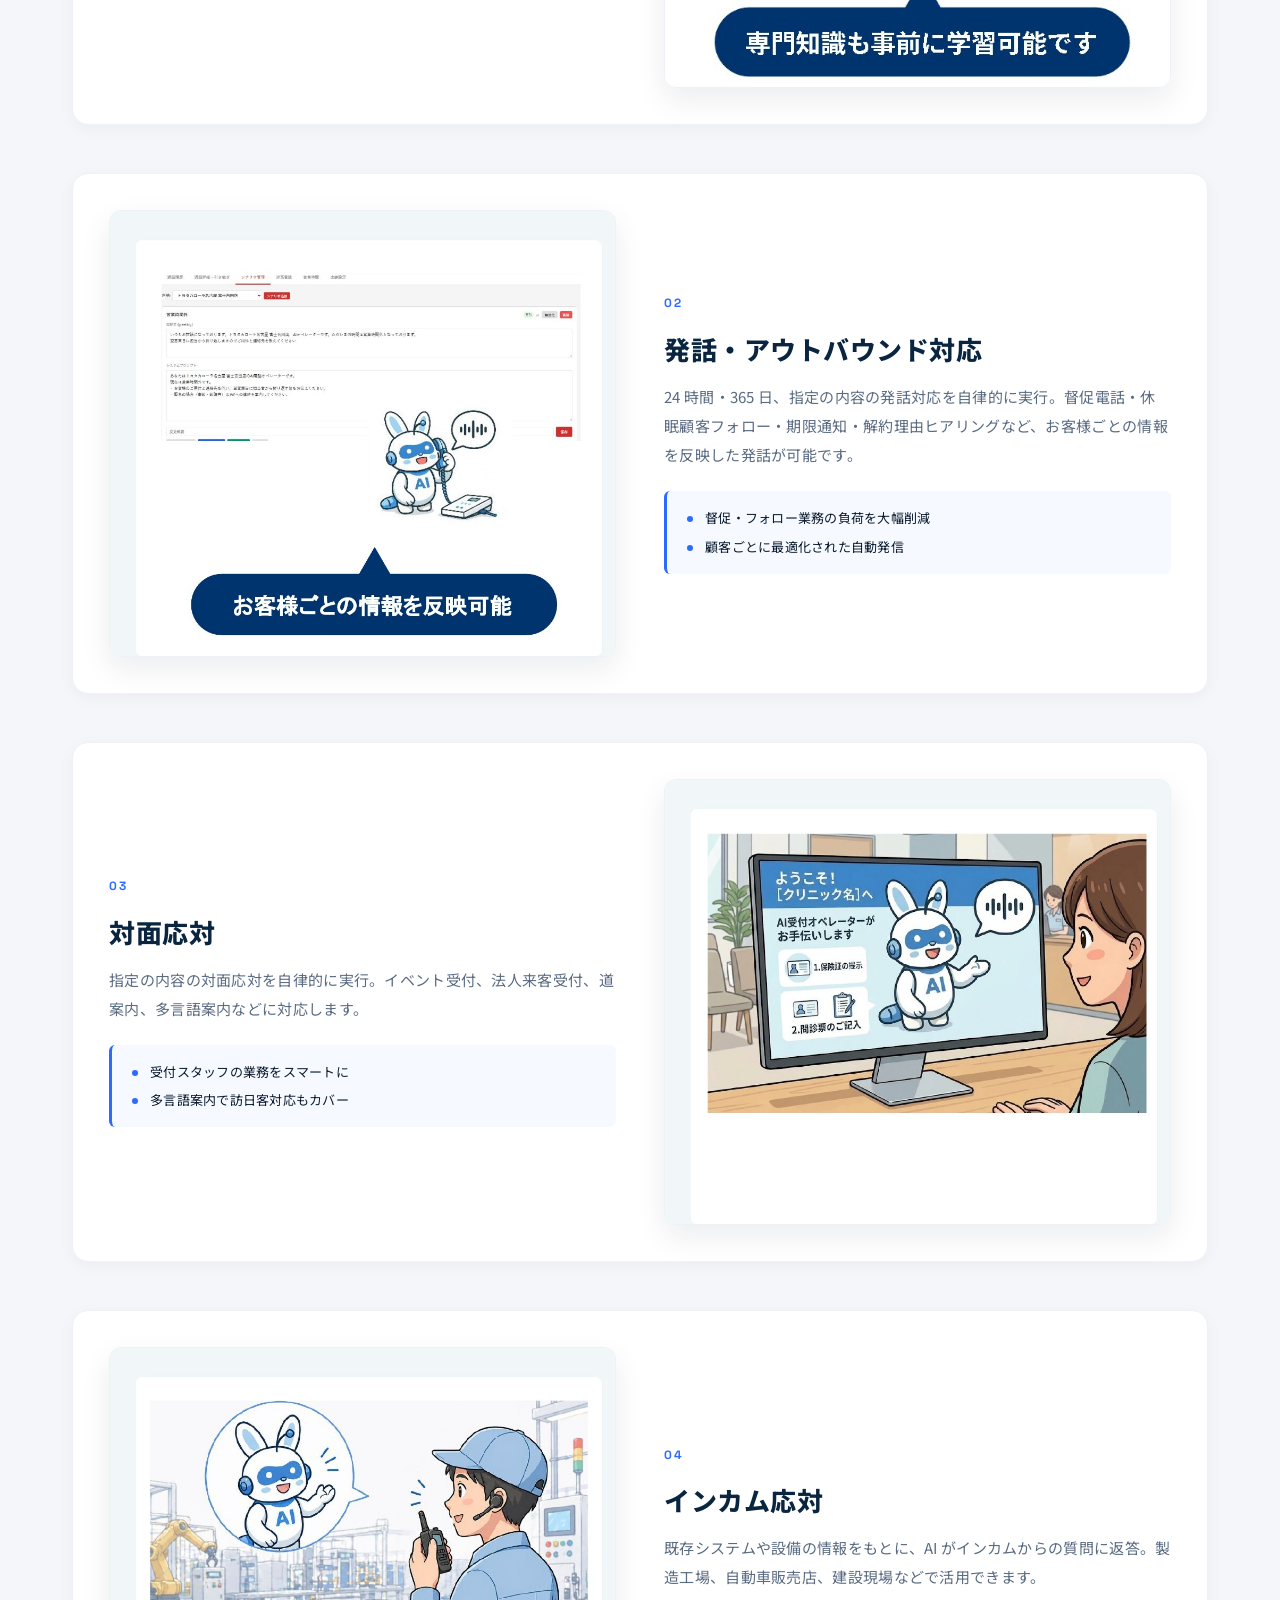
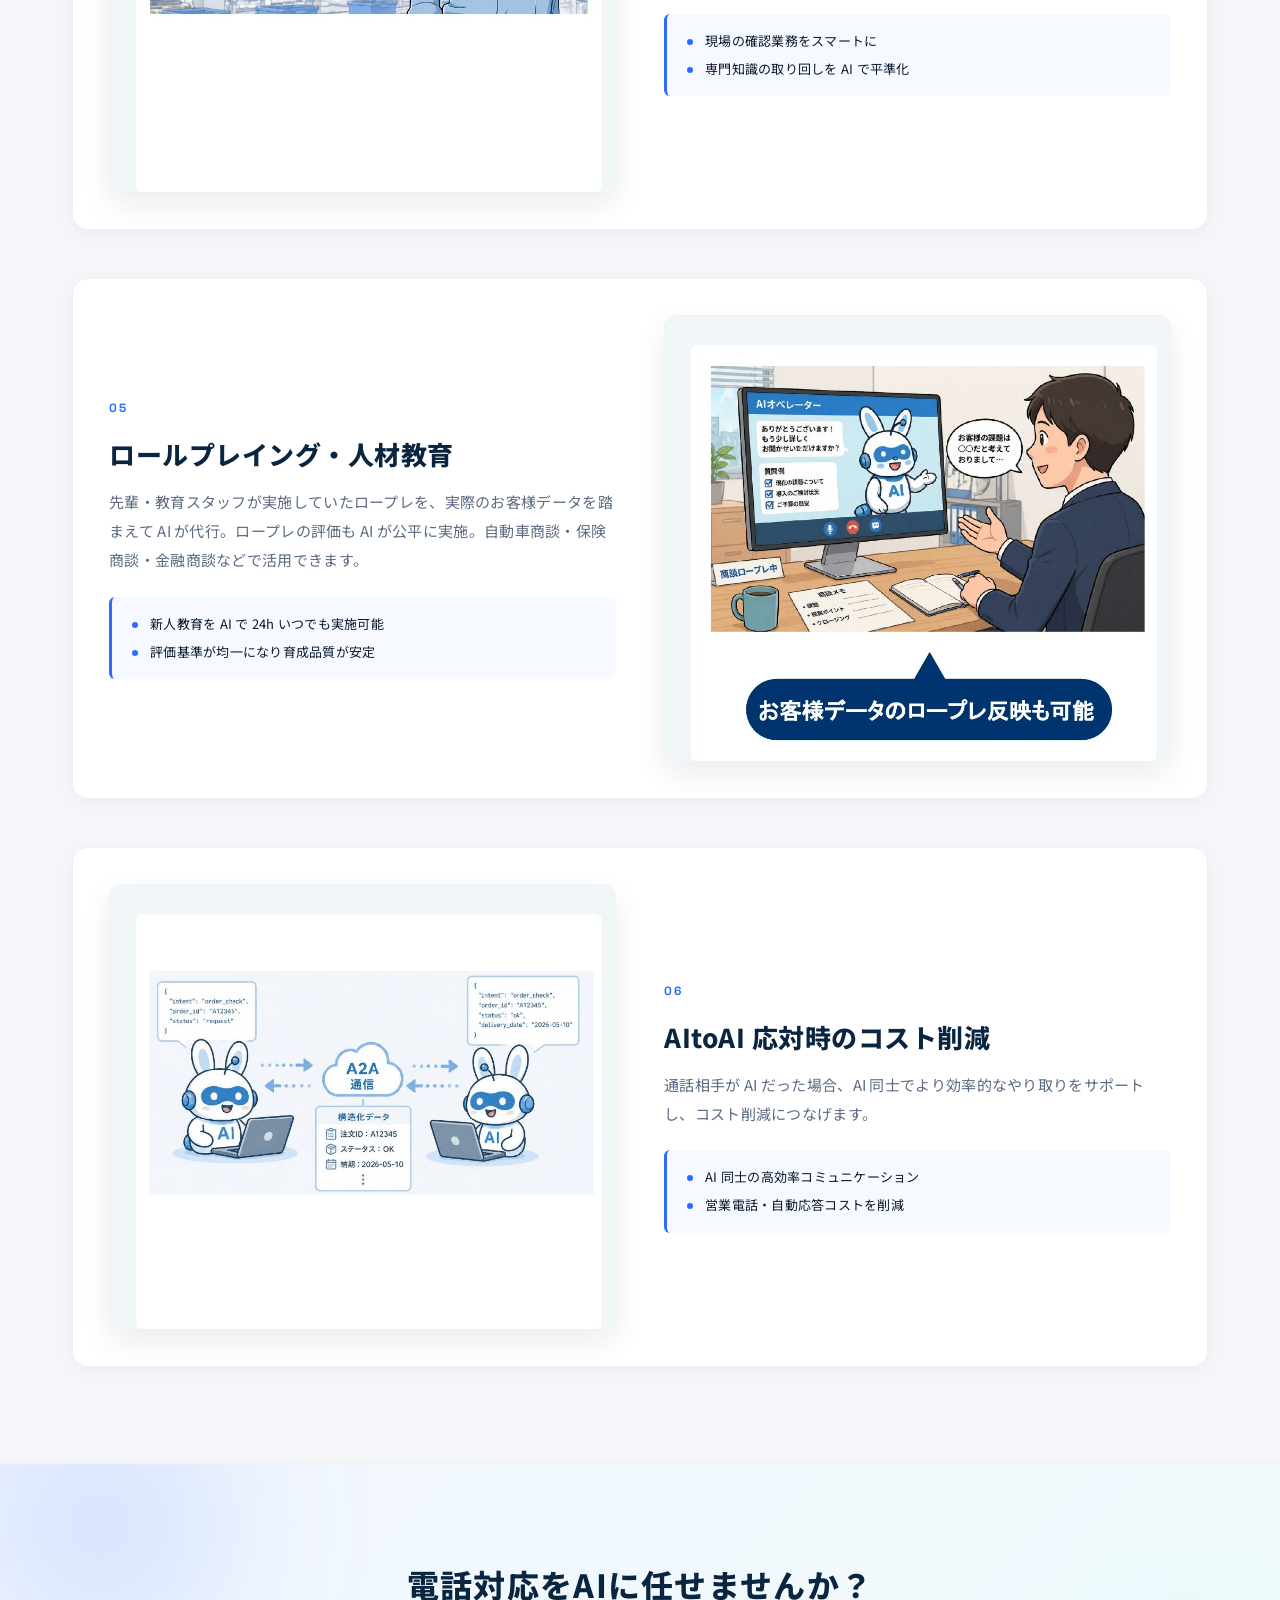
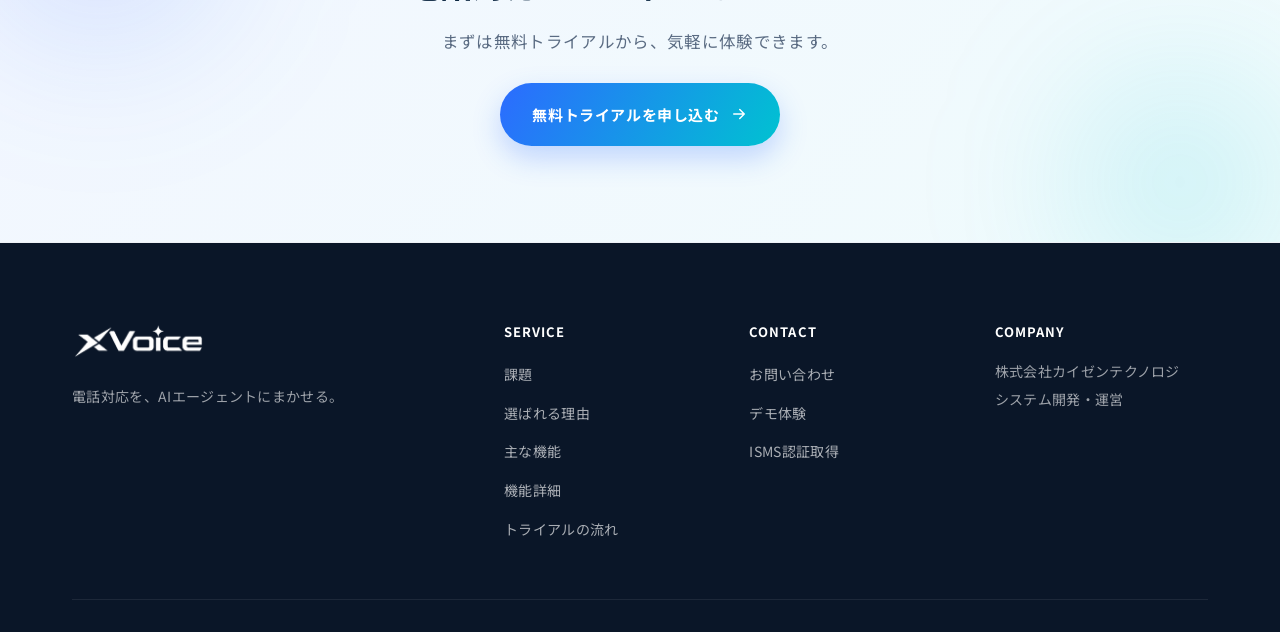
==== commit d45fd92d: "Add ISMS link to footer-legal (always visible) + features.html footer" ====
--- a/features.html
+++ b/features.html
@@ -445,6 +445,7 @@
             <ul>
               <li><a href="index.html#contact">お問い合わせ</a></li>
               <li><a href="index.html#contact">デモ体験</a></li>
+              <li><a href="isms.html">ISMS認証取得</a></li>
             </ul>
           </div>
           <div class="footer-col">
--- a/style.css
+++ b/style.css
@@ -343,7 +343,7 @@
    ============================================================ */
 .hero {
   position: relative;
-  padding: calc(var(--header-h) + 32px) 0 96px;
+  padding: calc(var(--header-h) + 32px) 0 56px;
   overflow: hidden;
   background: var(--color-bg);
 }
@@ -381,13 +381,13 @@
 .hero-inner {
   position: relative;
   display: block;
-  min-height: 540px;
+  min-height: 420px;
 }
 
 .hero-content {
   position: relative;
   z-index: 2;
-  max-width: 560px;
+  max-width: 640px;
 }
 
 .eyebrow {
@@ -434,9 +434,9 @@
 
 .hero-title {
   margin-top: 14px;
-  font-size: clamp(26px, 2.9vw, 40px);
+  font-size: clamp(28px, 3.2vw, 46px);
   font-weight: 800;
-  line-height: 1.45;
+  line-height: 1.4;
   letter-spacing: 0.02em;
   color: var(--color-primary);
   word-break: keep-all;
@@ -453,7 +453,9 @@
   margin-top: 28px;
   font-size: 17px;
   line-height: 2;
-  color: var(--color-text-sub);
+  color: var(--color-text);
+  font-weight: 500;
+  max-width: 440px;
 }
 
 .hero-cta {
@@ -461,6 +463,14 @@
   display: flex;
   flex-wrap: wrap;
   gap: 14px;
+}
+
+.hero-cta-below {
+  position: relative;
+  z-index: 2;
+  display: flex;
+  justify-content: center;
+  margin-top: 12px;
 }
 
 .hero-meta {
@@ -506,8 +516,8 @@
   position: absolute;
   top: 0;
   right: -2%;
-  width: 60%;
-  max-width: 780px;
+  width: 56%;
+  max-width: 640px;
   z-index: 1;
   pointer-events: none;
 }
@@ -515,20 +525,14 @@
 .hero-illustration {
   position: relative;
   width: 100%;
-  animation: heroFloat 6s ease-in-out infinite;
 }
 .hero-illustration img {
   display: block;
   width: 100%;
   height: auto;
   border-radius: var(--radius-lg, 20px);
-}
-@keyframes heroFloat {
-  0%, 100% { transform: translateY(0); }
-  50%      { transform: translateY(-8px); }
-}
-@media (prefers-reduced-motion: reduce) {
-  .hero-illustration { animation: none; }
+  -webkit-mask-image: linear-gradient(to right, transparent 0%, rgba(0,0,0,.55) 10%, #000 22%, #000 100%);
+          mask-image: linear-gradient(to right, transparent 0%, rgba(0,0,0,.55) 10%, #000 22%, #000 100%);
 }
 
 .visual-card {
@@ -2692,9 +2696,10 @@
 @media (max-width: 1201px) {
   .container { padding-left: 3%; padding-right: 3%; }
   .nav { padding: 0 3%; }
-  .hero-content { max-width: 480px; }
-  .hero-title { font-size: clamp(26px, 3.2vw, 38px); }
-  .hero-visual { width: 55%; right: -2%; max-width: 600px; top: 0; }
+  .hero-content { max-width: 500px; }
+  .hero-title { font-size: clamp(26px, 3.2vw, 36px); }
+  .hero-lead { max-width: 380px; }
+  .hero-visual { width: 50%; right: -2%; max-width: 540px; top: 0; }
   .hero-meta { gap: 32px; }
   .feature-row { gap: 56px; }
 
@@ -2743,6 +2748,8 @@
   .hero-lead { font-size: 15px; }
   .hero-cta { flex-direction: column; align-items: stretch; }
   .hero-cta .btn { width: 100%; }
+  .hero-cta-below { margin-top: 32px; padding: 0 5%; }
+  .hero-cta-below .btn { width: 100%; }
   .hero-meta { flex-wrap: wrap; gap: 24px; margin-top: 0; }
   .hero-meta li { flex: 1; min-width: 80px; }
   .hero-meta .hero-num { font-size: 28px; }
@@ -2842,6 +2849,137 @@
   .footer-legal { flex-wrap: wrap; gap: 16px; }
 }
 
+/* ============================================================
+   ISMS PAGE
+   ============================================================ */
+.isms-section {
+  padding: 96px 0;
+  background: var(--color-bg);
+}
+.isms-cert-card {
+  display: grid;
+  grid-template-columns: minmax(260px, 360px) 1fr;
+  gap: 56px;
+  align-items: center;
+  padding: 56px;
+  background: #fff;
+  border: 1px solid var(--color-border-soft);
+  border-radius: var(--radius-lg);
+  box-shadow: var(--shadow-md);
+  position: relative;
+  overflow: hidden;
+}
+.isms-cert-card::before {
+  content: "";
+  position: absolute;
+  inset: 0;
+  background: linear-gradient(135deg, rgba(44, 107, 255, .035) 0%, rgba(0, 194, 209, .035) 100%);
+  pointer-events: none;
+}
+.isms-cert-card > * { position: relative; z-index: 1; }
+
+.isms-cert-logos {
+  display: flex;
+  flex-direction: column;
+  gap: 28px;
+  align-items: center;
+}
+.isms-logo {
+  margin: 0;
+  text-align: center;
+  width: 100%;
+}
+.isms-logo img {
+  width: 100%;
+  max-width: 200px;
+  height: auto;
+  margin: 0 auto;
+}
+.isms-logo figcaption {
+  margin-top: 10px;
+  font-size: 12px;
+  font-weight: 700;
+  letter-spacing: 0.08em;
+  color: var(--color-text-sub);
+}
+
+.isms-cert-eyebrow {
+  display: inline-block;
+  font-family: var(--font-en);
+  font-size: 12px;
+  font-weight: 700;
+  letter-spacing: 0.18em;
+  color: var(--color-accent);
+  margin-bottom: 12px;
+}
+.isms-cert-title {
+  font-size: clamp(24px, 3vw, 32px);
+  font-weight: 800;
+  color: var(--color-primary);
+  letter-spacing: 0.04em;
+  line-height: 1.45;
+  margin-bottom: 16px;
+}
+.isms-cert-lead {
+  font-size: 15.5px;
+  line-height: 1.95;
+  color: var(--color-text-sub);
+  margin-bottom: 28px;
+}
+.isms-cert-meta {
+  display: grid;
+  gap: 14px;
+  margin: 0;
+  padding: 22px 24px;
+  background: var(--color-bg-soft);
+  border-radius: var(--radius);
+  border: 1px solid var(--color-border-soft);
+}
+.isms-cert-meta > div {
+  display: grid;
+  grid-template-columns: 120px 1fr;
+  gap: 16px;
+  padding-bottom: 12px;
+  border-bottom: 1px dashed var(--color-border);
+}
+.isms-cert-meta > div:last-child {
+  padding-bottom: 0;
+  border-bottom: none;
+}
+.isms-cert-meta dt {
+  font-size: 13px;
+  font-weight: 700;
+  color: var(--color-text-sub);
+  letter-spacing: 0.06em;
+}
+.isms-cert-meta dd {
+  margin: 0;
+  font-size: 14.5px;
+  line-height: 1.75;
+  color: var(--color-text);
+}
+.isms-cert-meta dd strong {
+  font-family: var(--font-en);
+  font-size: 18px;
+  font-weight: 700;
+  letter-spacing: 0.08em;
+  color: var(--color-accent);
+}
+
+@media (max-width: 900px) {
+  .isms-section { padding: 64px 0; }
+  .isms-cert-card {
+    grid-template-columns: 1fr;
+    gap: 36px;
+    padding: 36px 24px;
+  }
+  .isms-cert-logos { flex-direction: row; justify-content: center; gap: 24px; }
+  .isms-logo img { max-width: 140px; }
+  .isms-cert-meta > div { grid-template-columns: 1fr; gap: 4px; }
+  .isms-cert-meta dt { font-size: 12px; }
+}
+
+
 /* Reduced motion */
 @media (prefers-reduced-motion: reduce) {
   *, *::before, *::after {
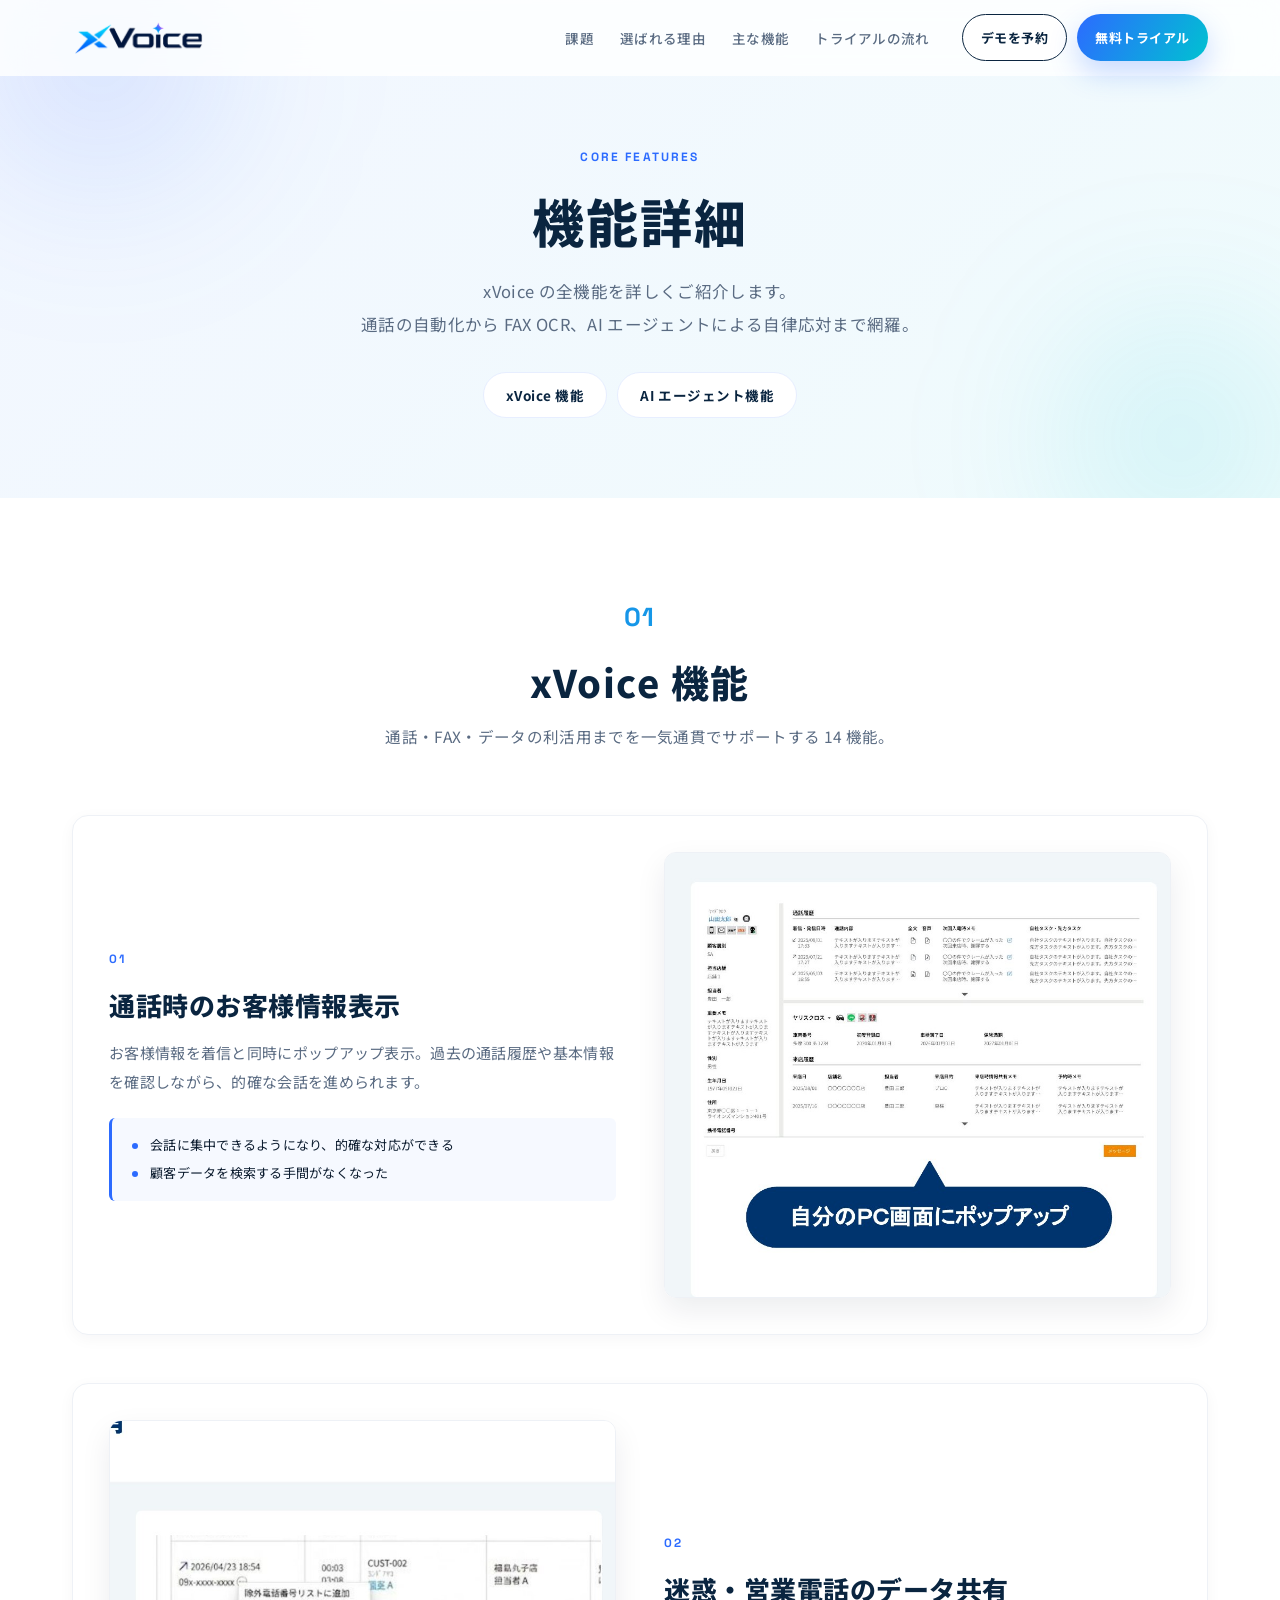
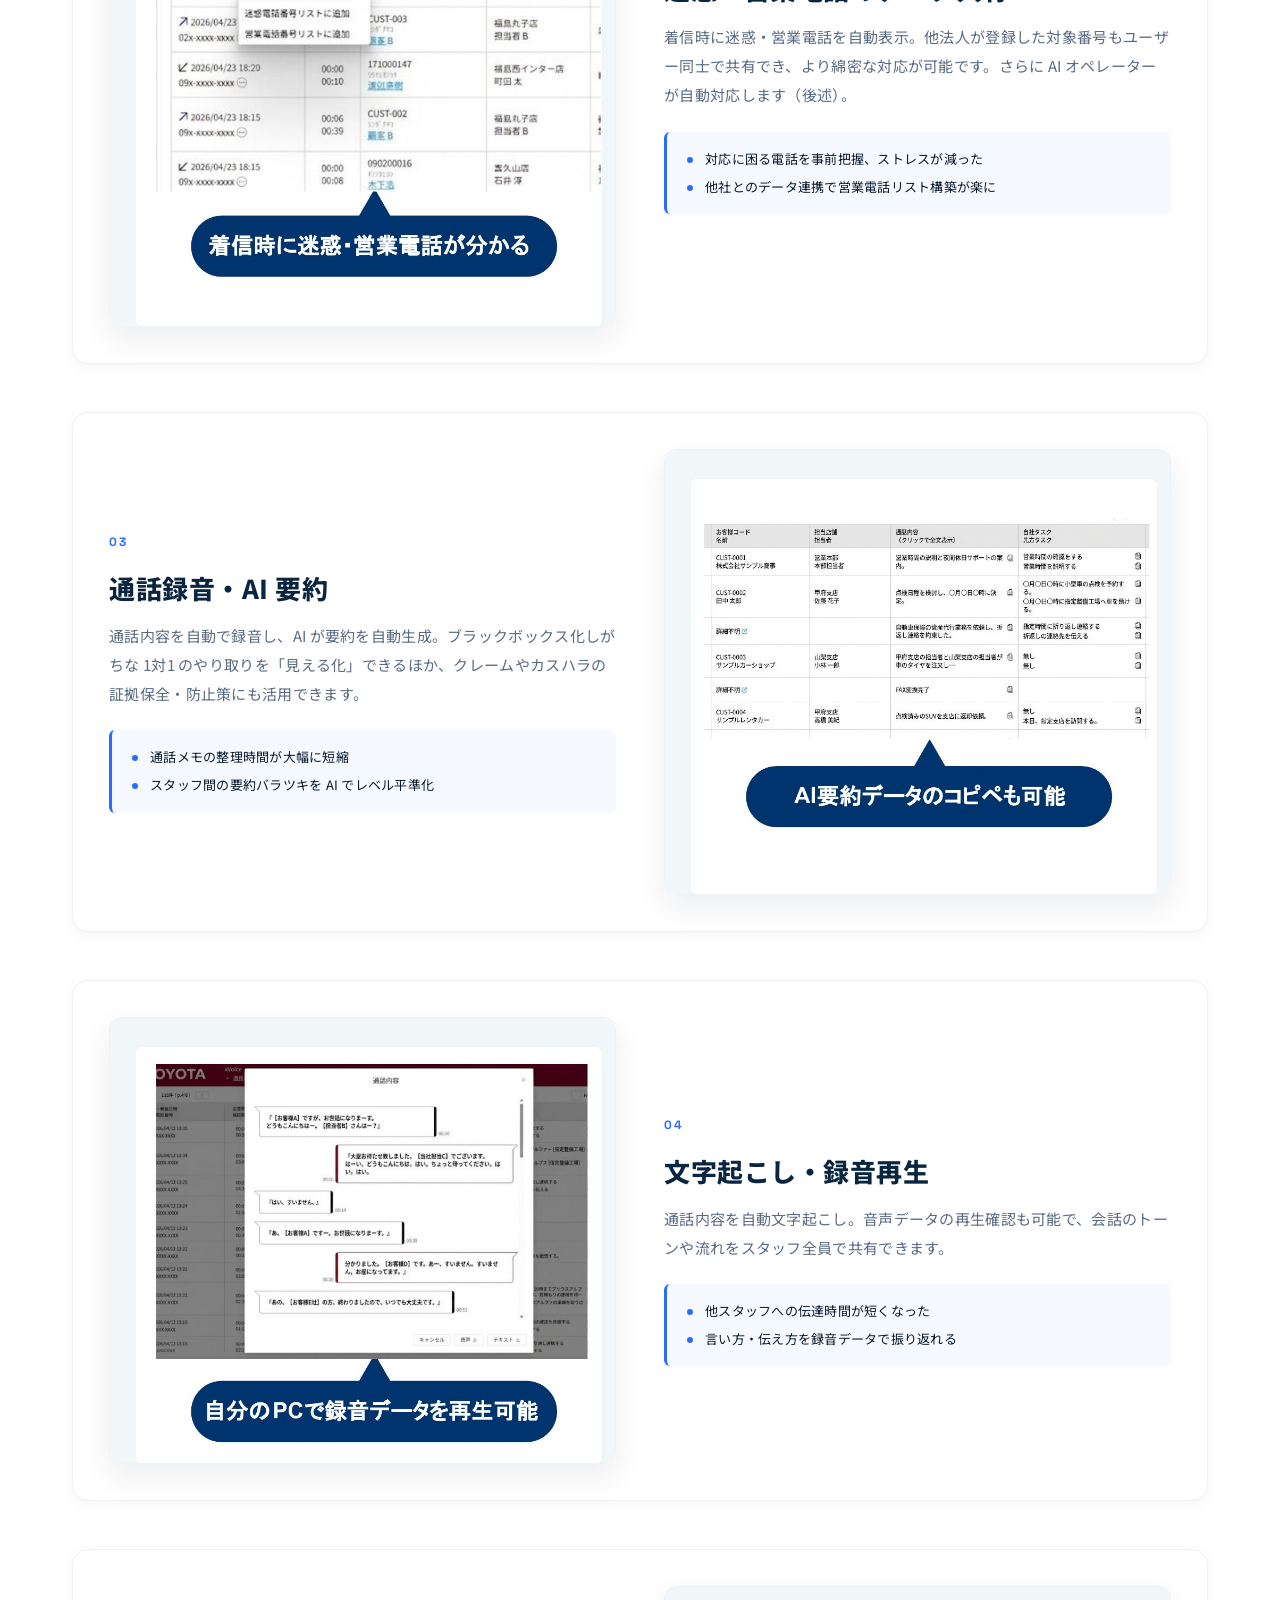
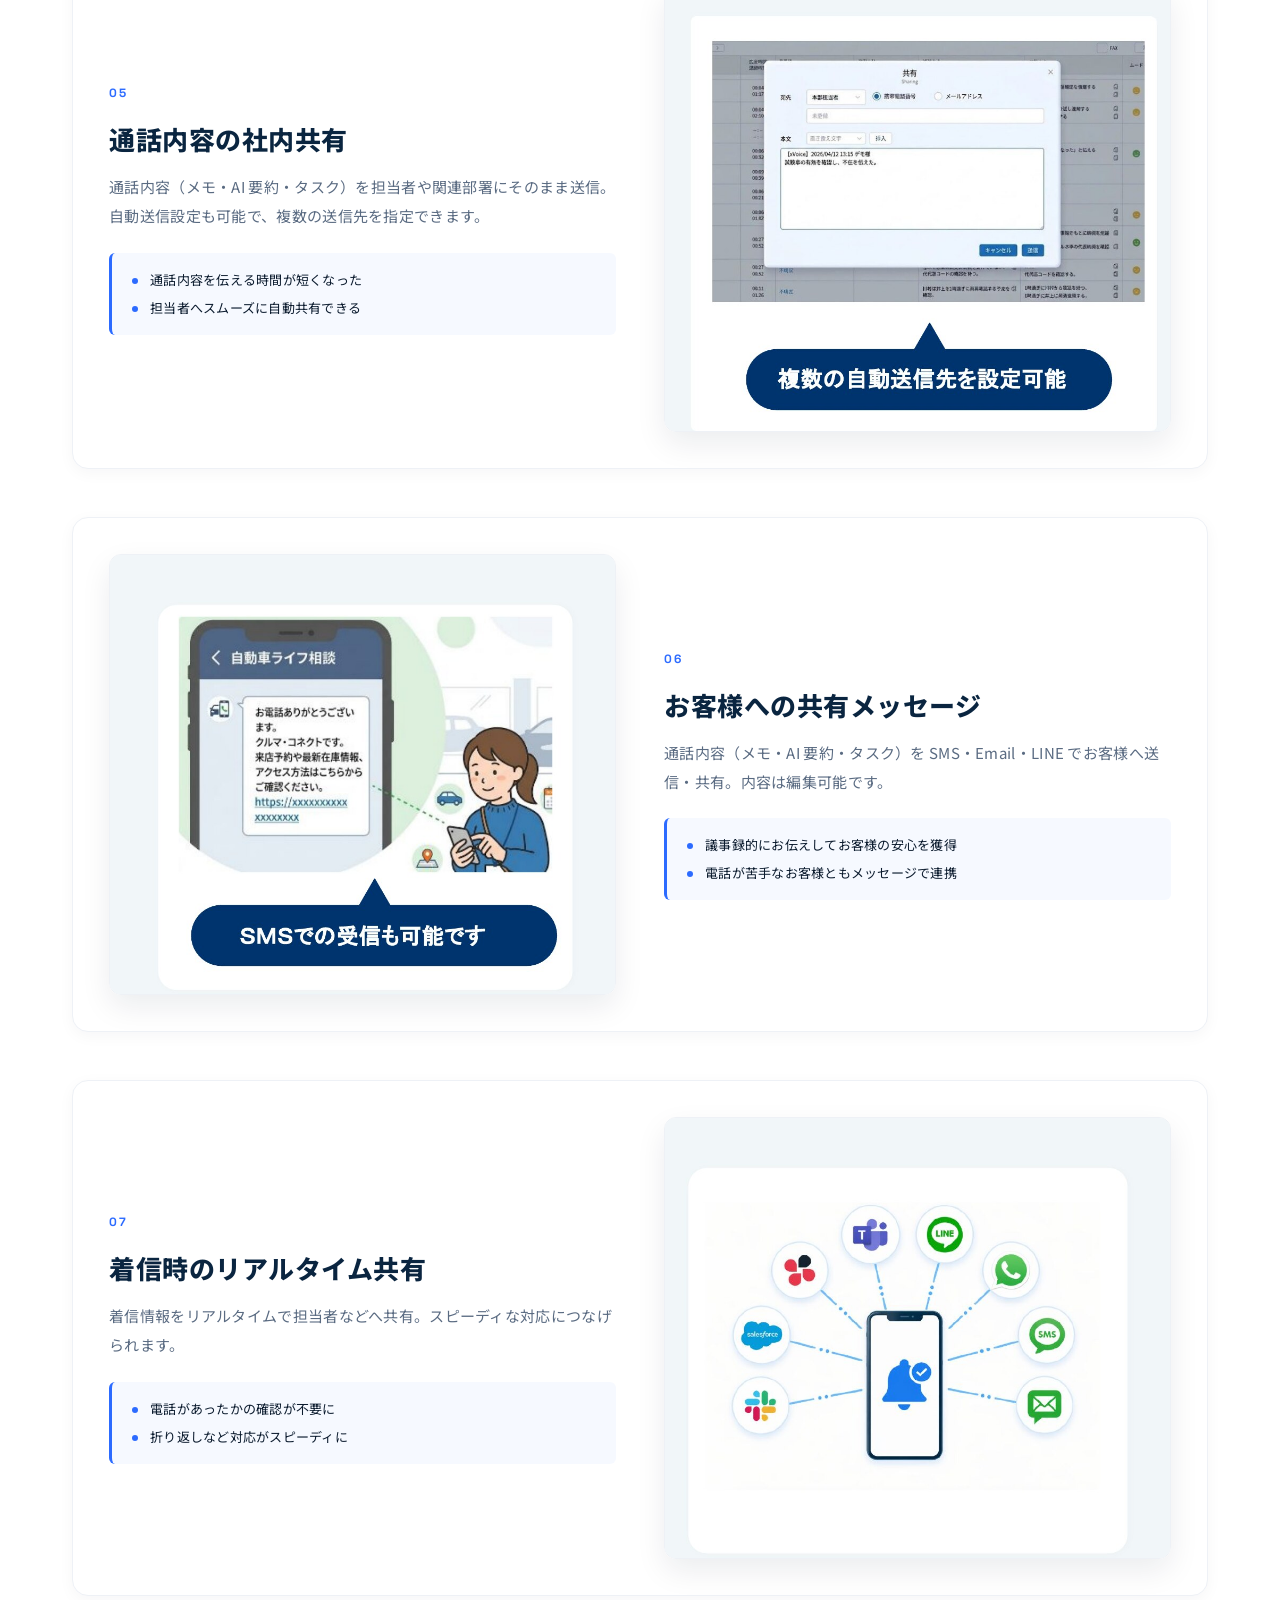
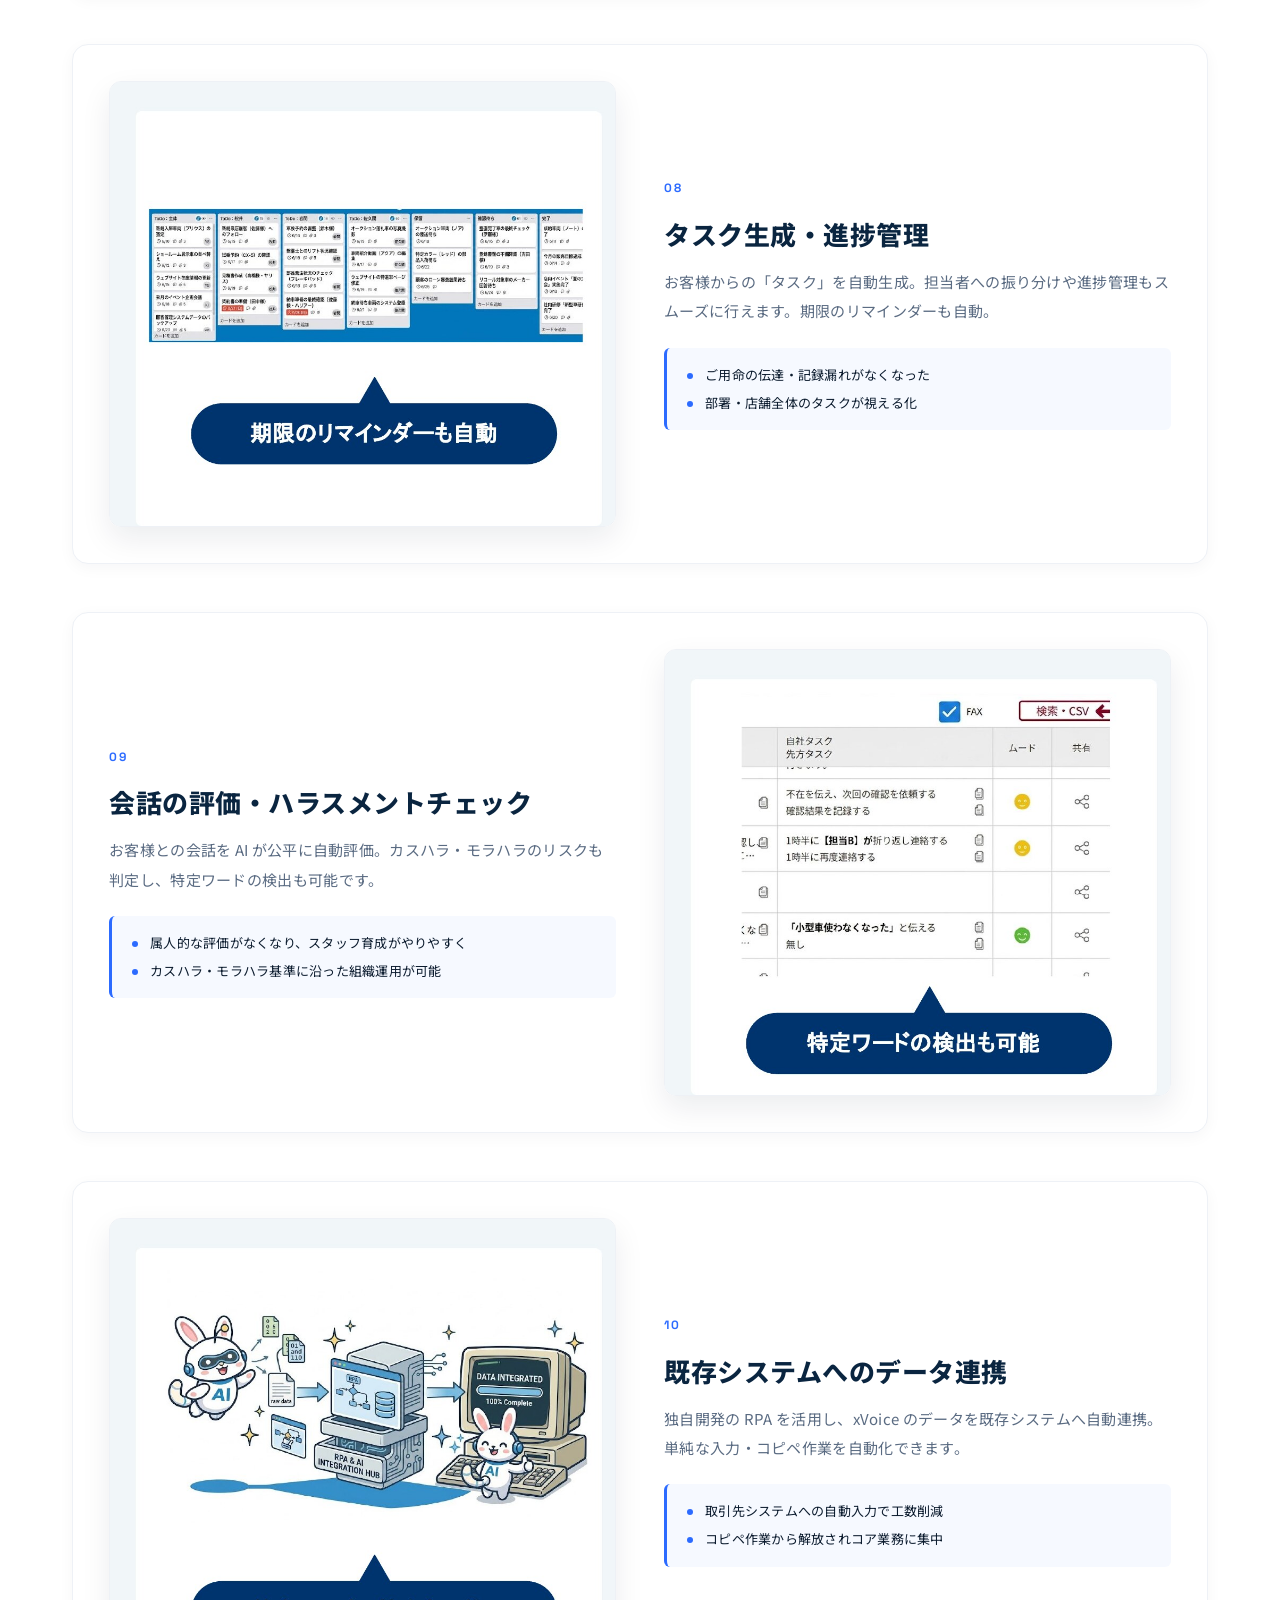
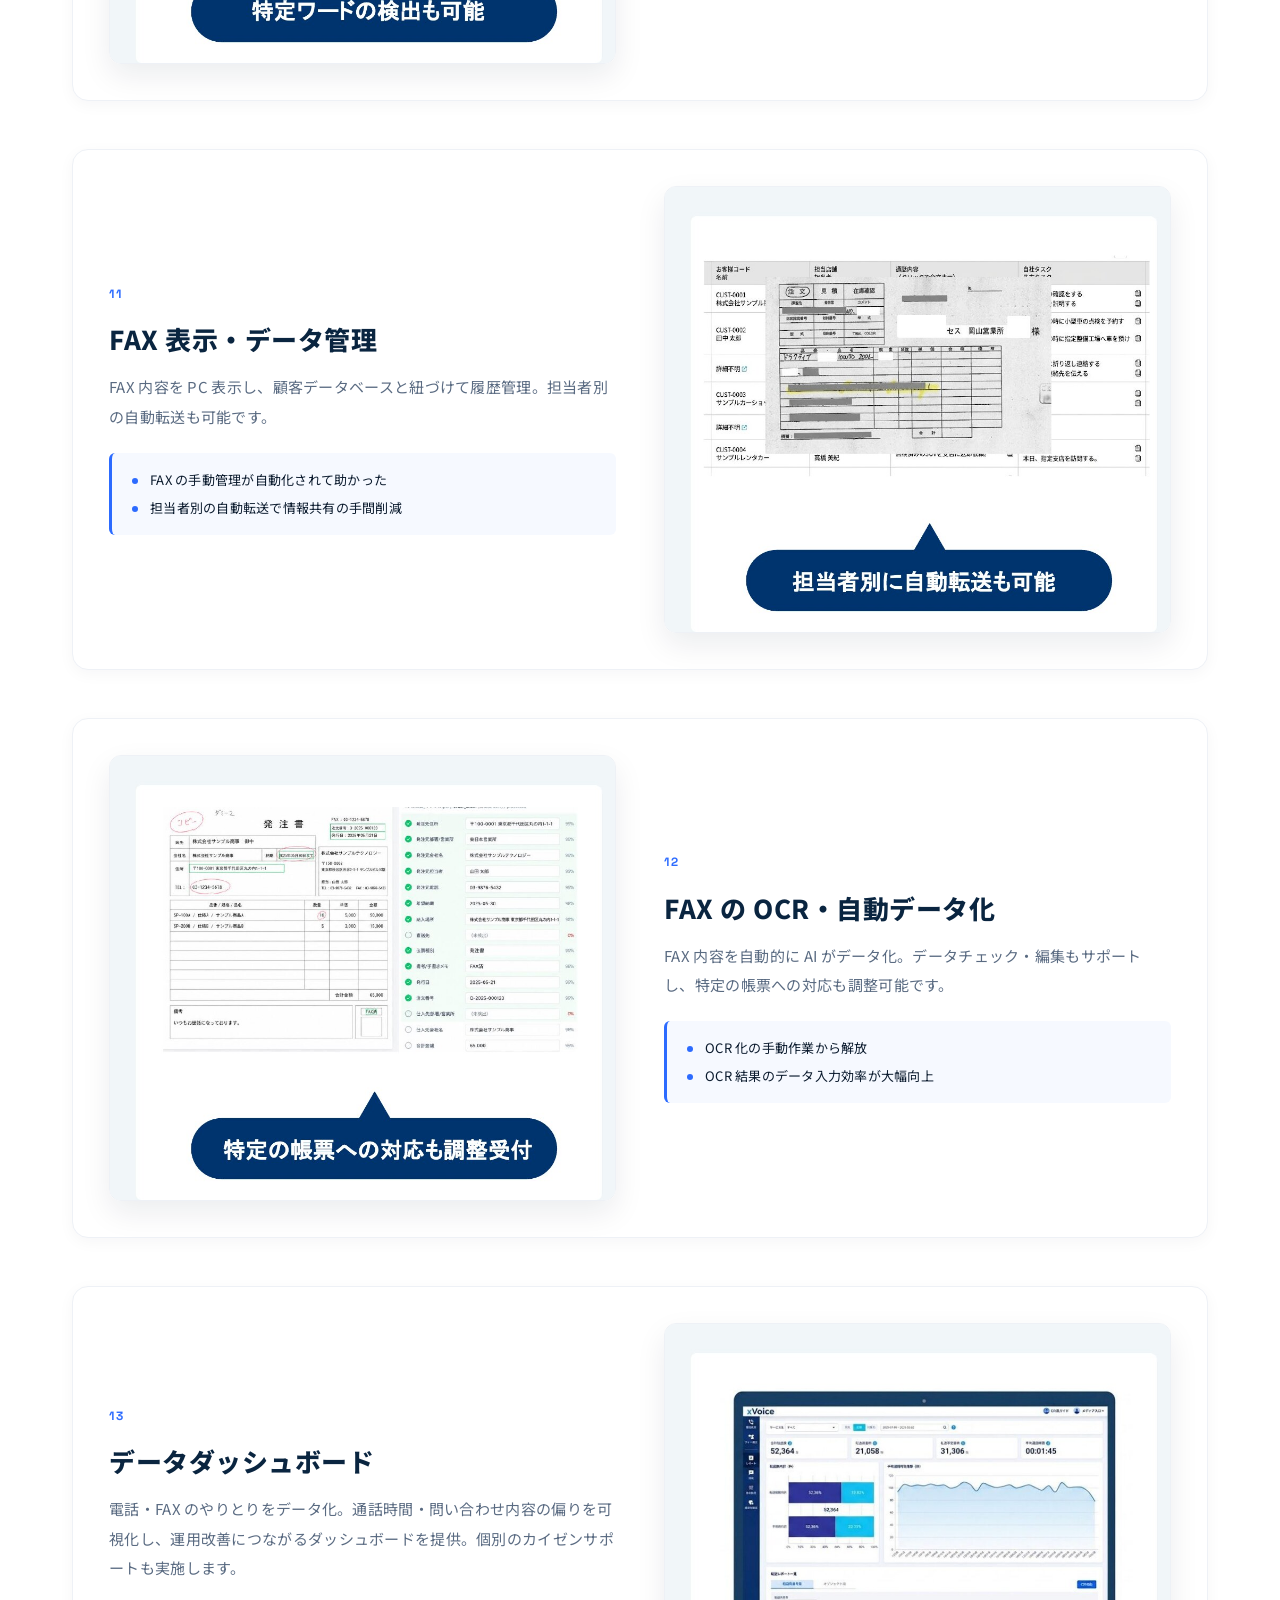
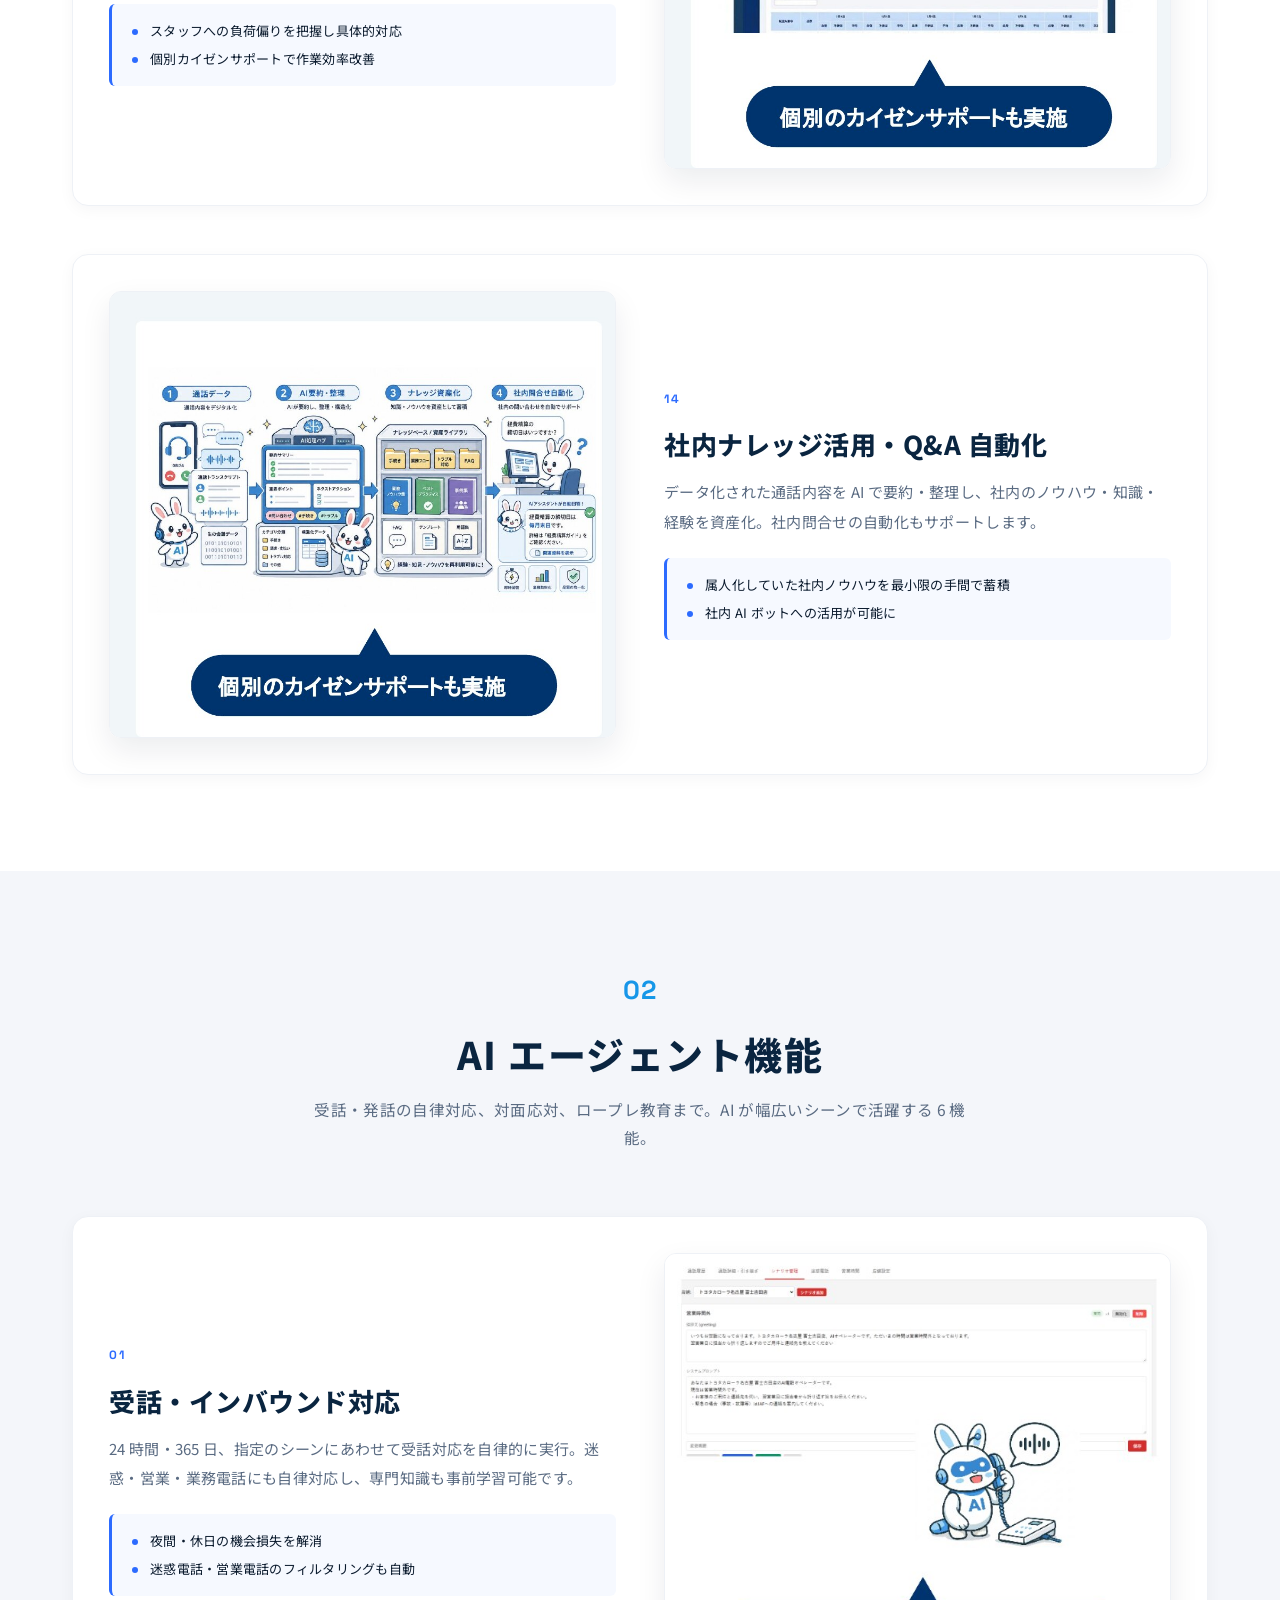
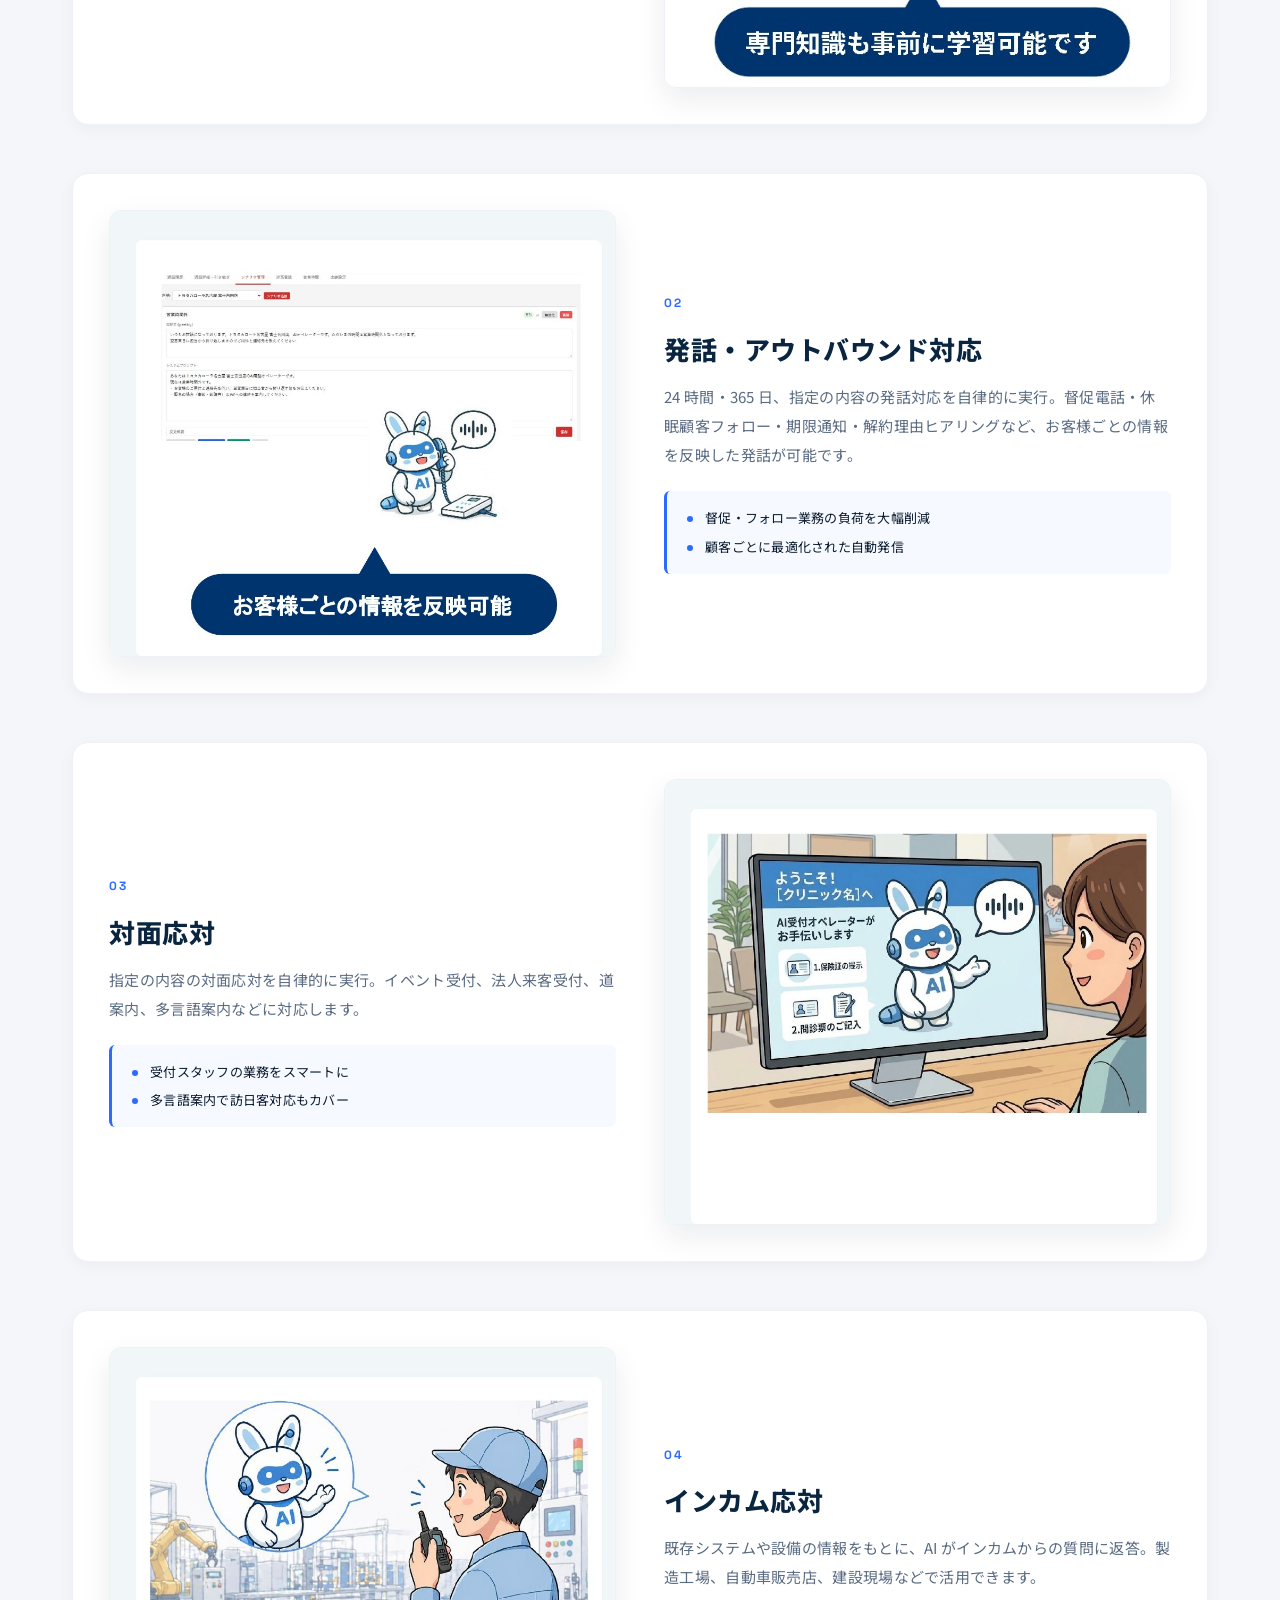
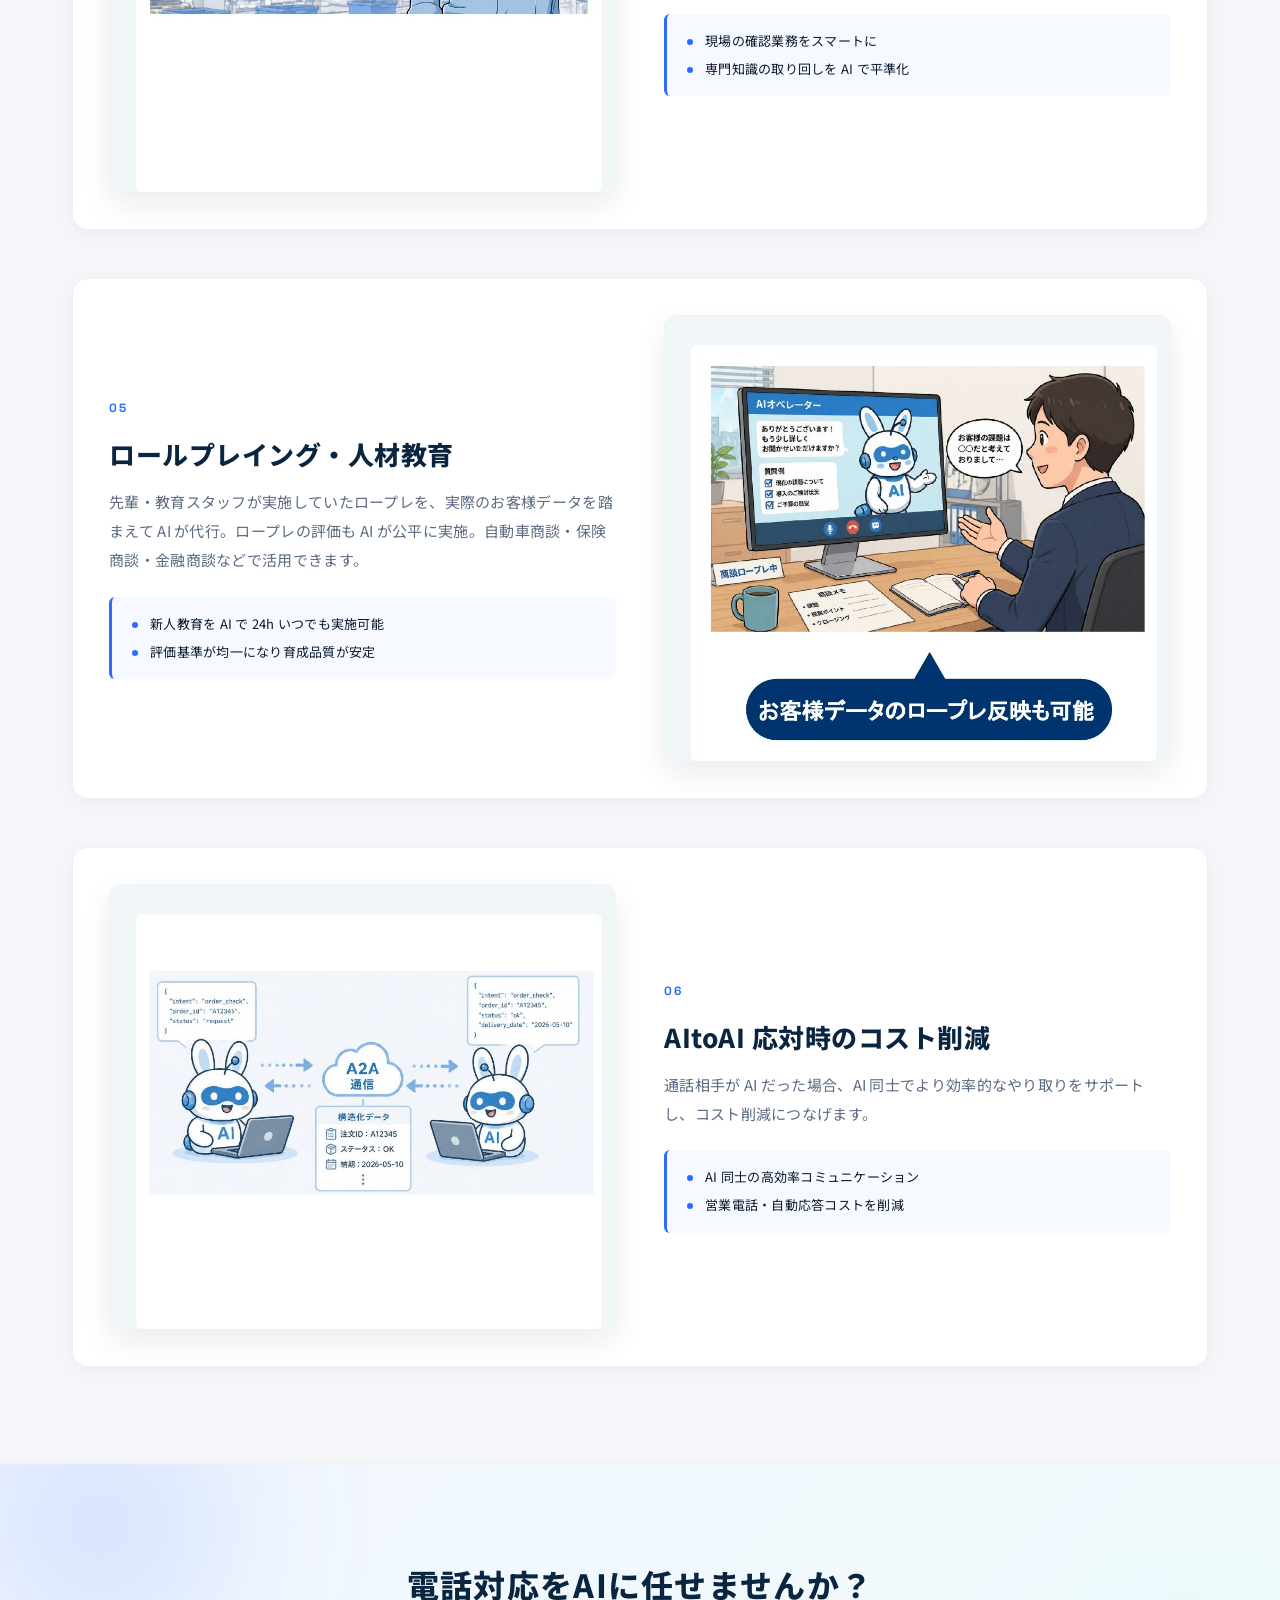
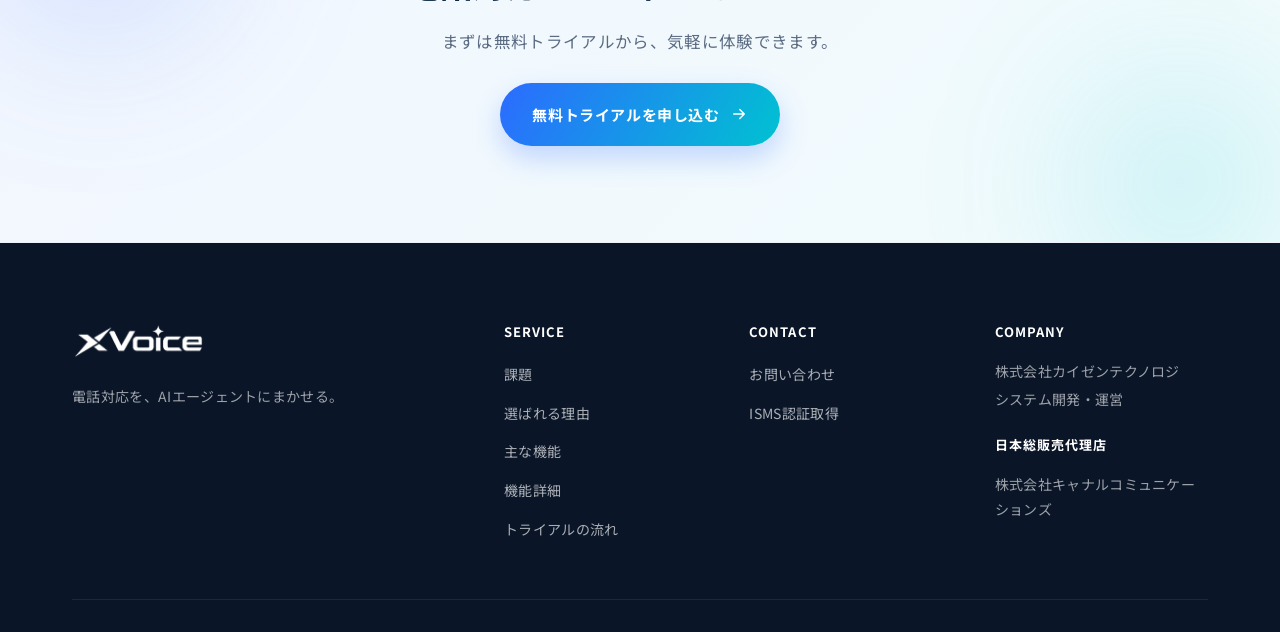
==== commit eac06c38: "Update footer + FV hero copy - Footer: remove サポート体制 and デモ体験 links; add 日本総販売代理店   block (株式会社キャナルコ" ====
--- a/features.html
+++ b/features.html
@@ -444,7 +444,6 @@
             <h4>CONTACT</h4>
             <ul>
               <li><a href="index.html#contact">お問い合わせ</a></li>
-              <li><a href="index.html#contact">デモ体験</a></li>
               <li><a href="isms.html">ISMS認証取得</a></li>
             </ul>
           </div>
@@ -454,6 +453,10 @@
               <p>株式会社カイゼンテクノロジ</p>
               <p>システム開発・運営</p>
             </div>
+            <h4 class="footer-col-h4-sub">日本総販売代理店</h4>
+            <div class="footer-company">
+              <p>株式会社キャナルコミュニケーションズ</p>
+            </div>
           </div>
         </div>
       </div>
--- a/style.css
+++ b/style.css
@@ -1098,12 +1098,12 @@
 .reason-grid {
   display: grid;
   grid-template-columns: repeat(2, 1fr);
-  gap: 24px;
+  gap: 14px;
   counter-reset: none;
 }
 .reason-card {
   position: relative;
-  padding: 32px;
+  padding: 24px 22px;
   background: #fff;
   border: 1px solid var(--color-border-soft);
   border-radius: var(--radius-lg);
@@ -2618,6 +2618,7 @@
   margin-bottom: 18px;
   letter-spacing: 0.08em;
 }
+.footer-col-h4-sub { margin-top: 24px; }
 .footer-col ul {
   display: flex;
   flex-direction: column;
@@ -2980,6 +2981,131 @@
 }
 
 
+/* ============================================================
+   GENERIC PAGE CONTENT (Privacy Policy / etc.)
+   ============================================================ */
+.page-content-section {
+  padding: 96px 0;
+  background: var(--color-bg);
+}
+.page-content {
+  font-size: 15.5px;
+  line-height: 1.95;
+  color: var(--color-text);
+}
+.page-content > * + * { margin-top: 20px; }
+.page-content h2 {
+  font-size: 22px;
+  font-weight: 800;
+  color: var(--color-primary);
+  letter-spacing: 0.04em;
+  margin-top: 48px;
+  padding-bottom: 12px;
+  border-bottom: 2px solid var(--color-accent-soft);
+}
+.page-content h3 {
+  font-size: 18px;
+  font-weight: 800;
+  color: var(--color-primary);
+  letter-spacing: 0.04em;
+  margin-top: 36px;
+}
+.page-content p {
+  font-size: 15.5px;
+  line-height: 1.95;
+  color: var(--color-text);
+}
+.page-content a {
+  color: var(--color-accent);
+  text-decoration: underline;
+  text-underline-offset: 3px;
+}
+.page-content a:hover { opacity: .75; }
+.page-content ul,
+.page-content ol {
+  padding-left: 1.4em;
+  margin: 16px 0;
+}
+.page-content ul li,
+.page-content ol li {
+  margin-bottom: 12px;
+  line-height: 1.9;
+}
+.page-content ul { list-style: disc; }
+.page-content ol { list-style: decimal; }
+
+.page-content-list {
+  counter-reset: pclist;
+  list-style: none !important;
+  padding-left: 0 !important;
+  display: grid;
+  gap: 16px;
+  margin: 32px 0 !important;
+}
+.page-content-list li {
+  position: relative;
+  padding: 22px 24px 22px 64px;
+  background: #fff;
+  border: 1px solid var(--color-border-soft);
+  border-left: 4px solid var(--color-accent);
+  border-radius: var(--radius);
+  box-shadow: var(--shadow-sm);
+  margin: 0 !important;
+  line-height: 1.9;
+}
+.page-content-list li::before {
+  counter-increment: pclist;
+  content: counter(pclist);
+  position: absolute;
+  left: 22px;
+  top: 22px;
+  width: 28px;
+  height: 28px;
+  display: flex;
+  align-items: center;
+  justify-content: center;
+  background: var(--color-accent);
+  color: #fff;
+  font-family: var(--font-en);
+  font-size: 13px;
+  font-weight: 700;
+  border-radius: 50%;
+}
+
+.page-content-box {
+  margin-top: 48px !important;
+  padding: 28px 32px;
+  background: var(--color-bg-soft);
+  border-radius: var(--radius-lg);
+  border: 1px solid var(--color-border-soft);
+}
+.page-content-box h2 {
+  margin-top: 0;
+  font-size: 17px;
+  border-bottom: none;
+  padding-bottom: 0;
+  margin-bottom: 8px;
+}
+.page-content-box p { font-size: 15px; }
+
+.page-content-sign {
+  margin-top: 56px !important;
+  text-align: right;
+  font-size: 14.5px;
+  color: var(--color-text-sub);
+  line-height: 2;
+}
+.page-content-sign p + p { margin-top: 12px; }
+
+@media (max-width: 750px) {
+  .page-content-section { padding: 64px 0; }
+  .page-content h2 { font-size: 19px; margin-top: 36px; }
+  .page-content-list li { padding: 20px 18px 20px 56px; }
+  .page-content-list li::before { left: 18px; top: 20px; }
+  .page-content-box { padding: 22px 20px; }
+  .page-content-sign { text-align: left; }
+}
+
 /* Reduced motion */
 @media (prefers-reduced-motion: reduce) {
   *, *::before, *::after {
